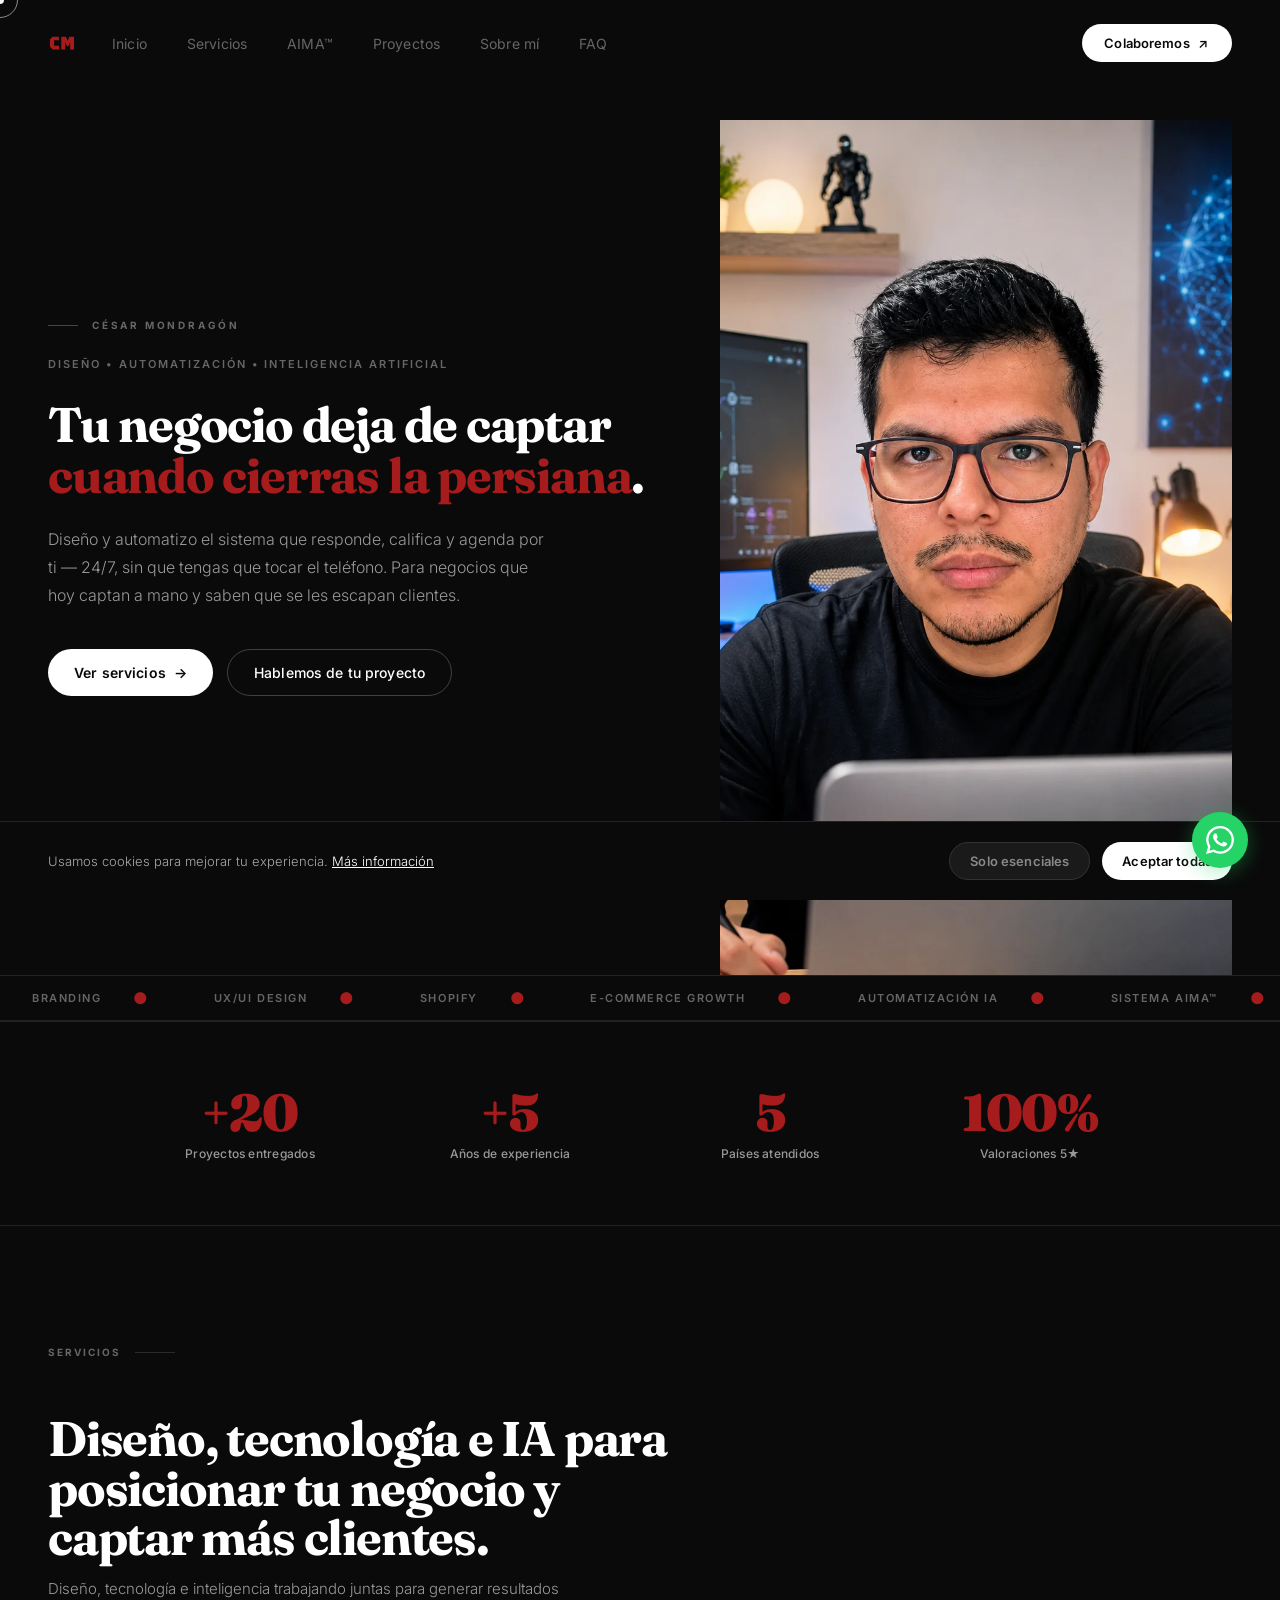
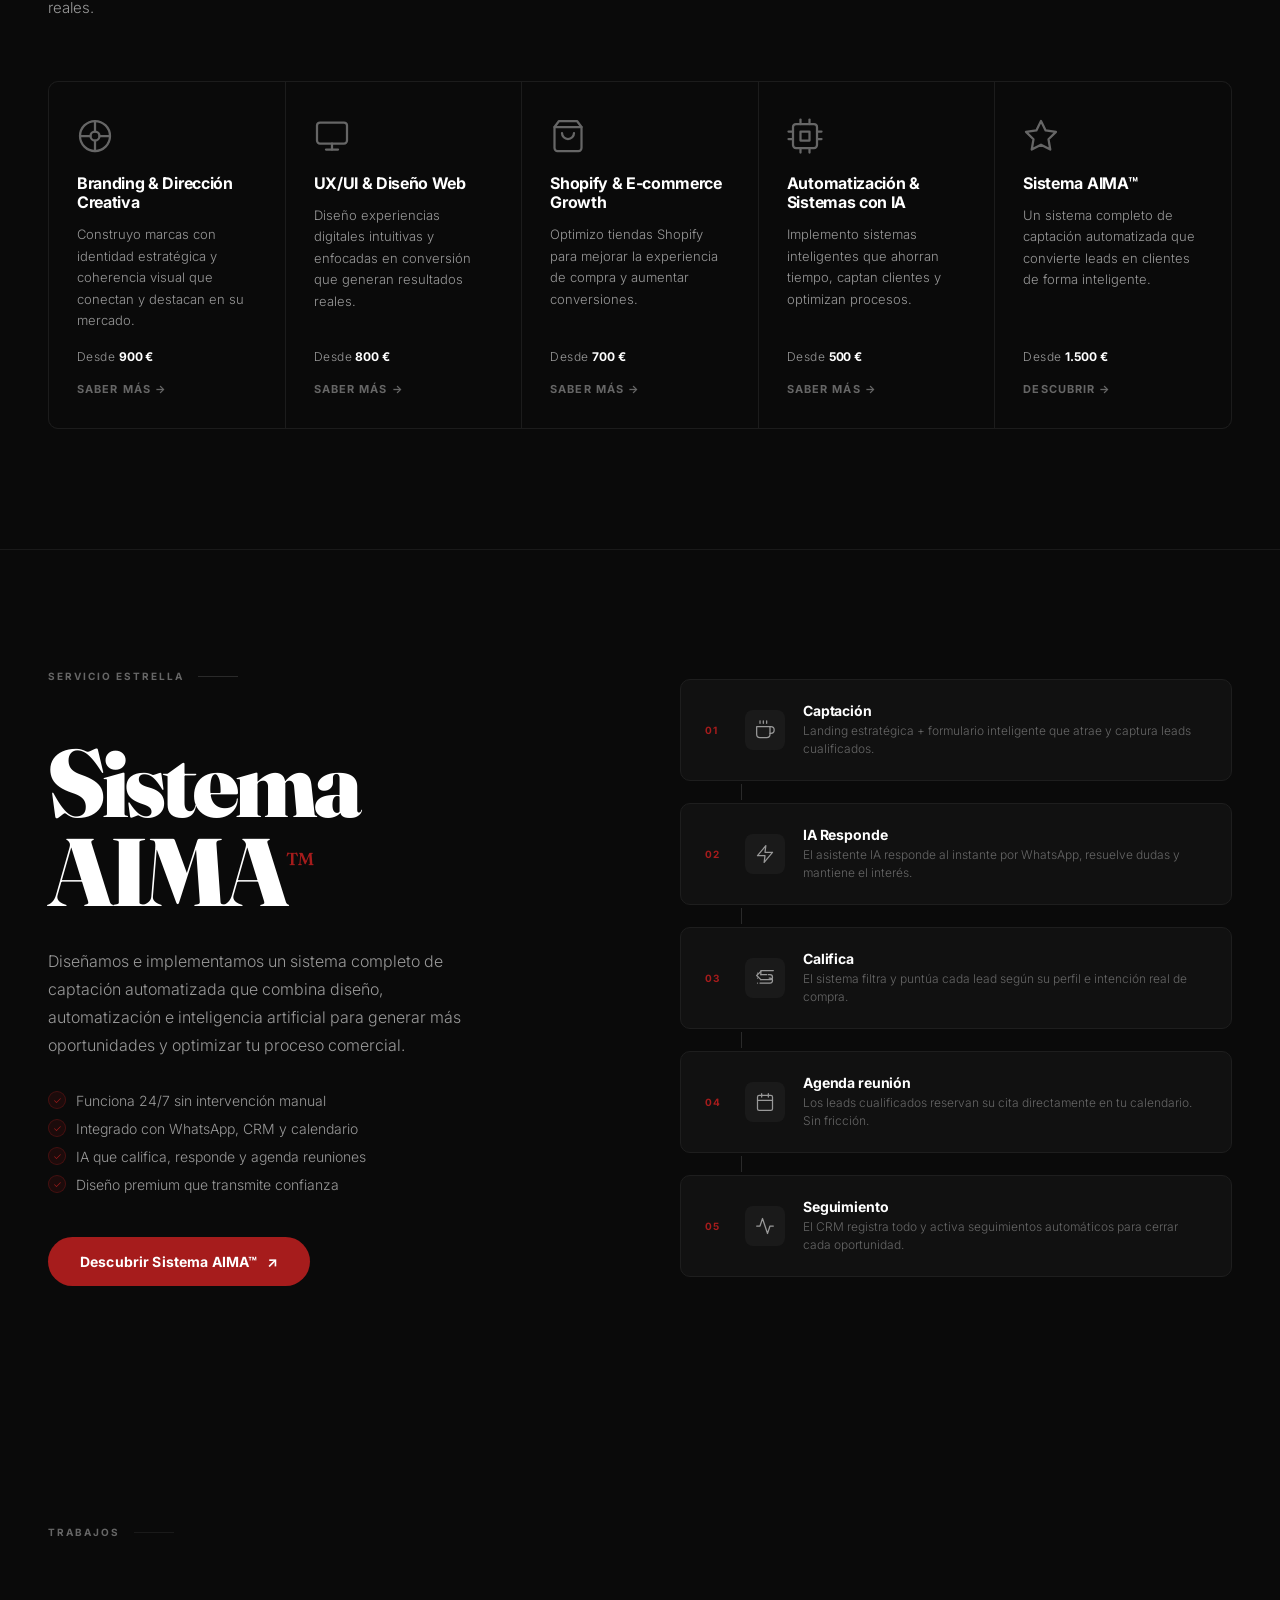
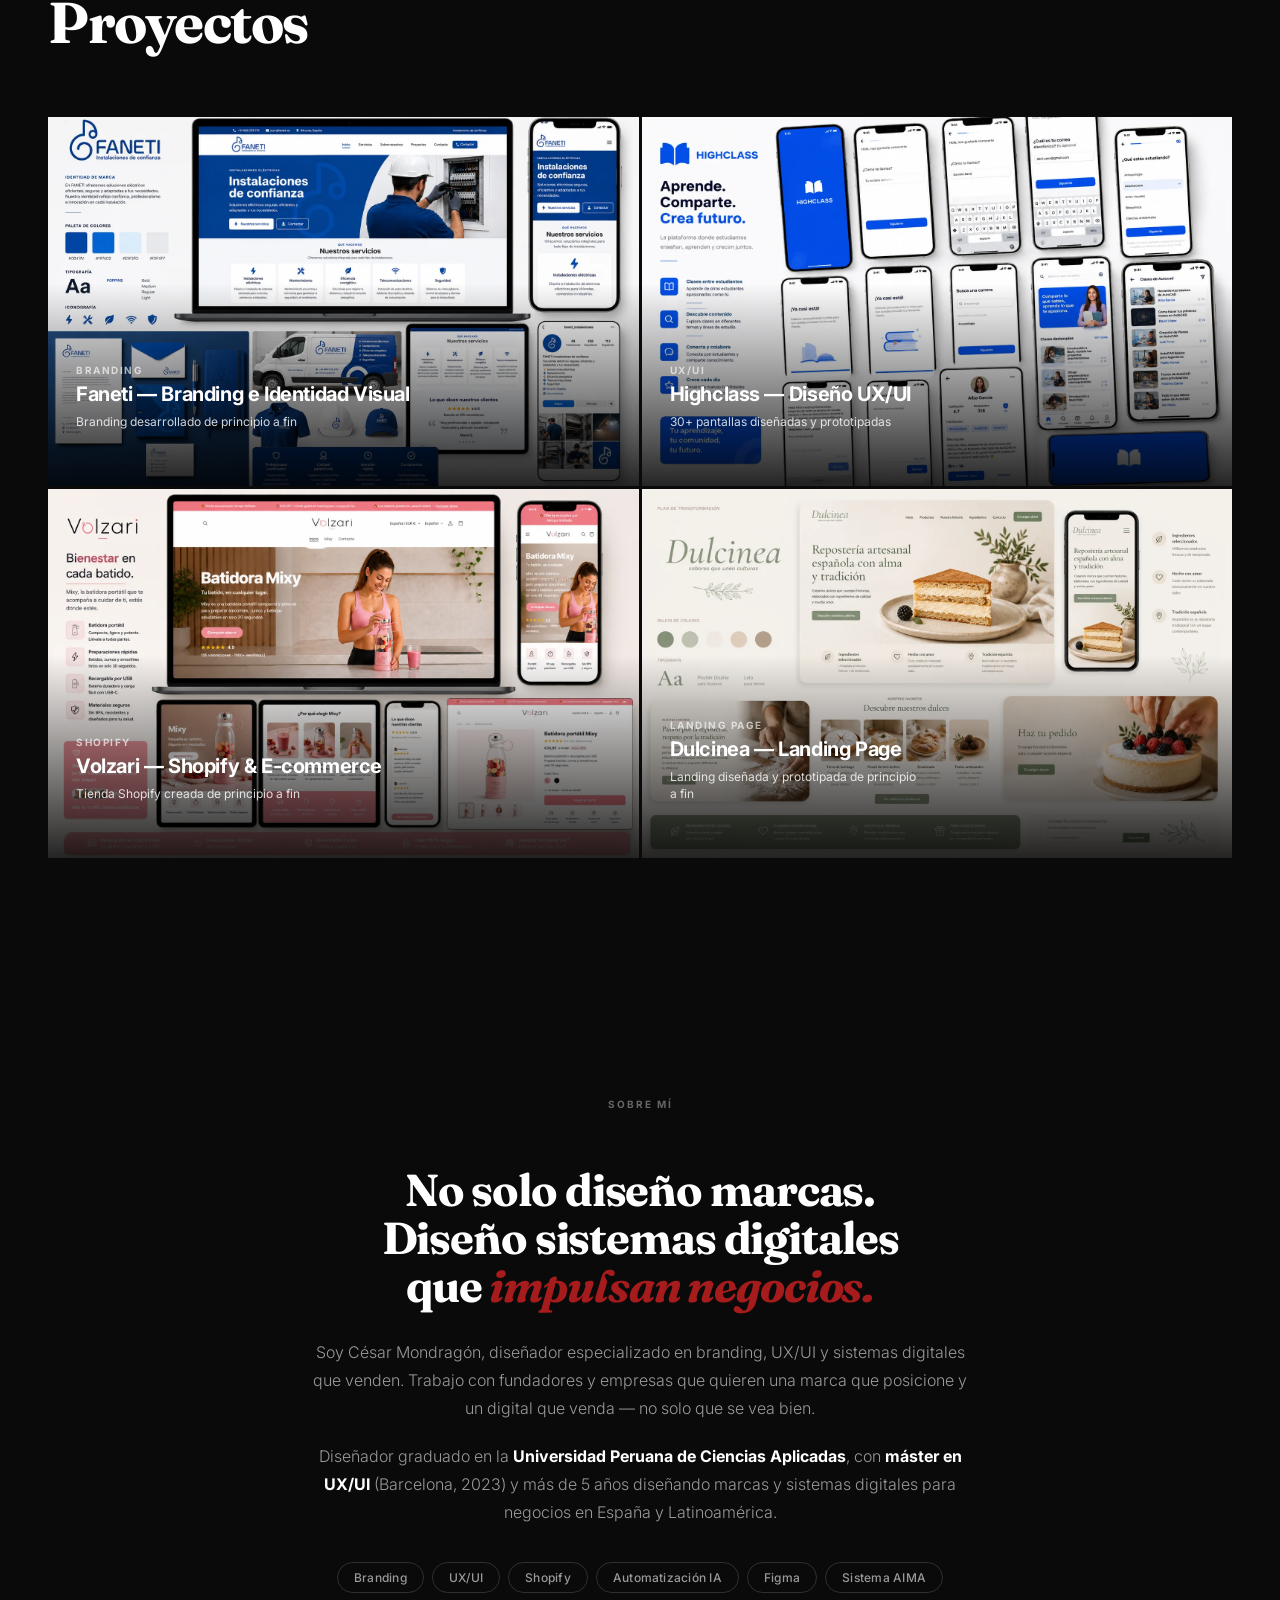
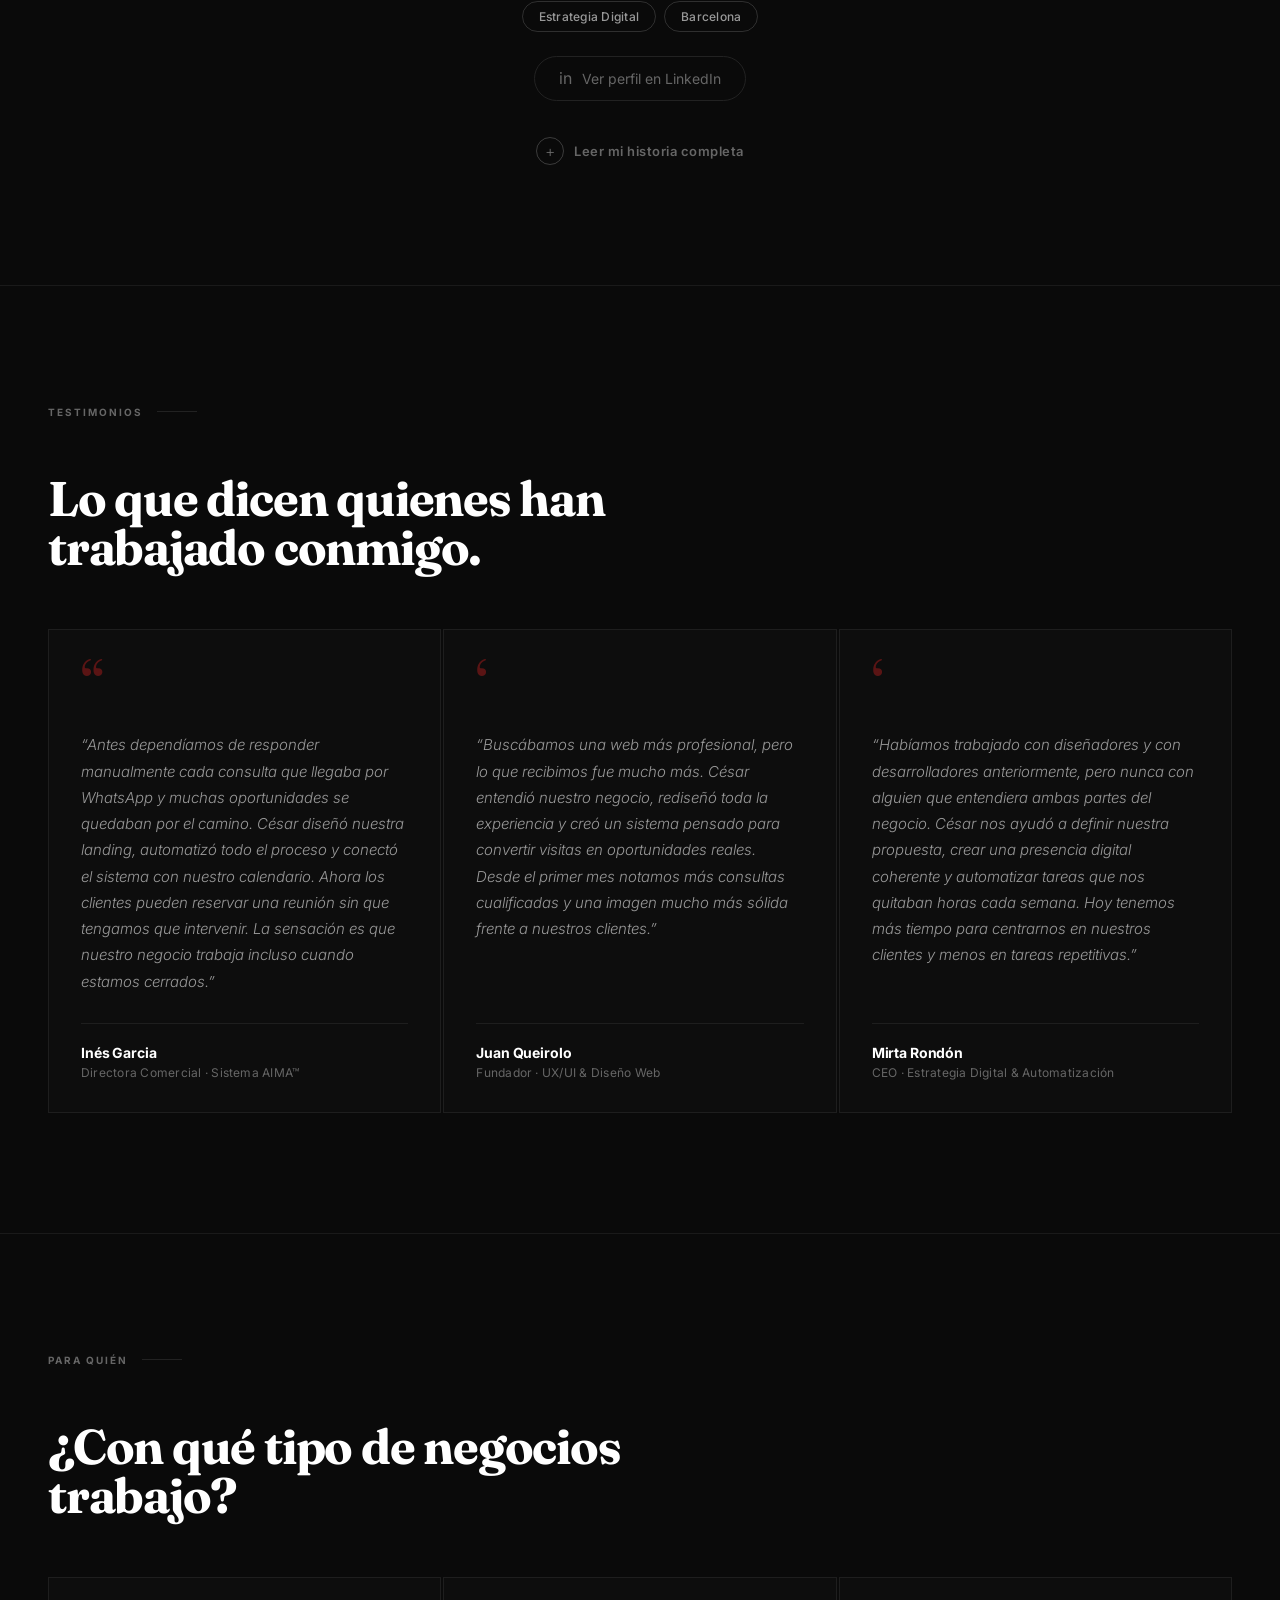
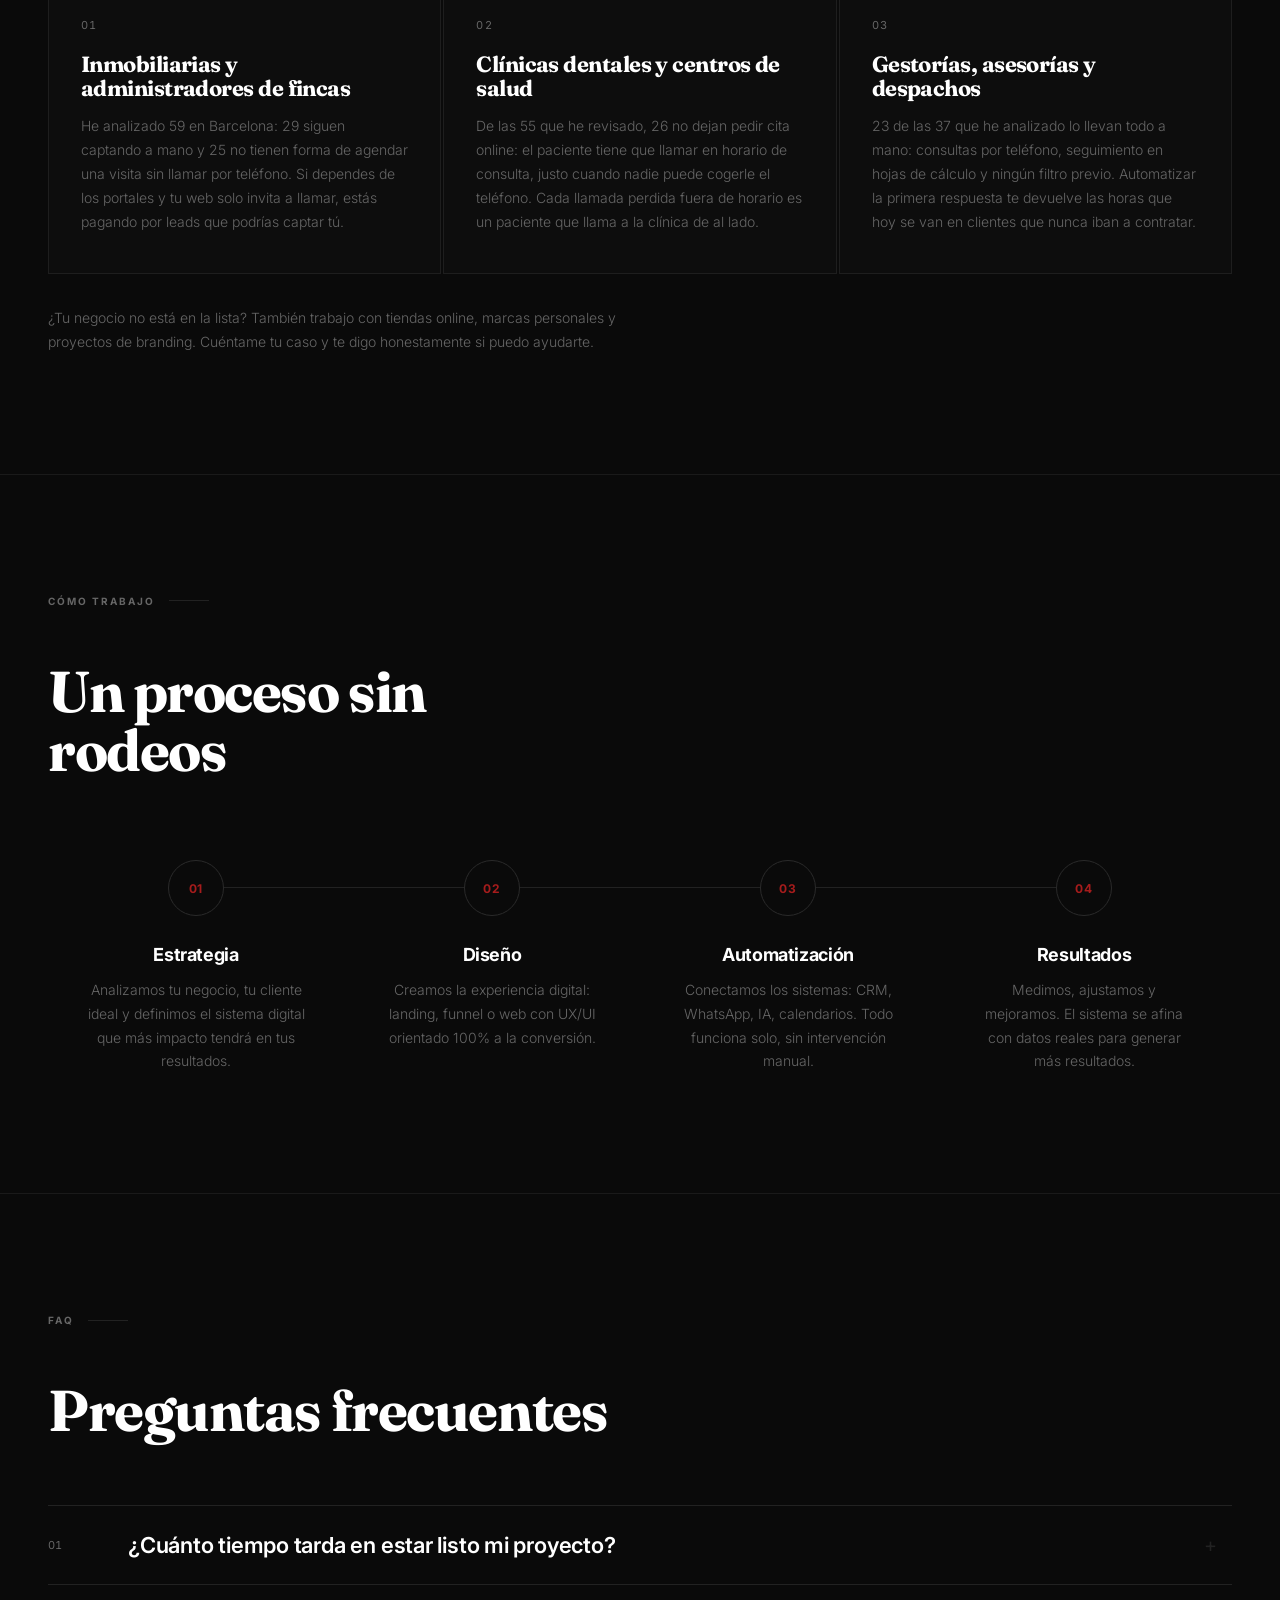
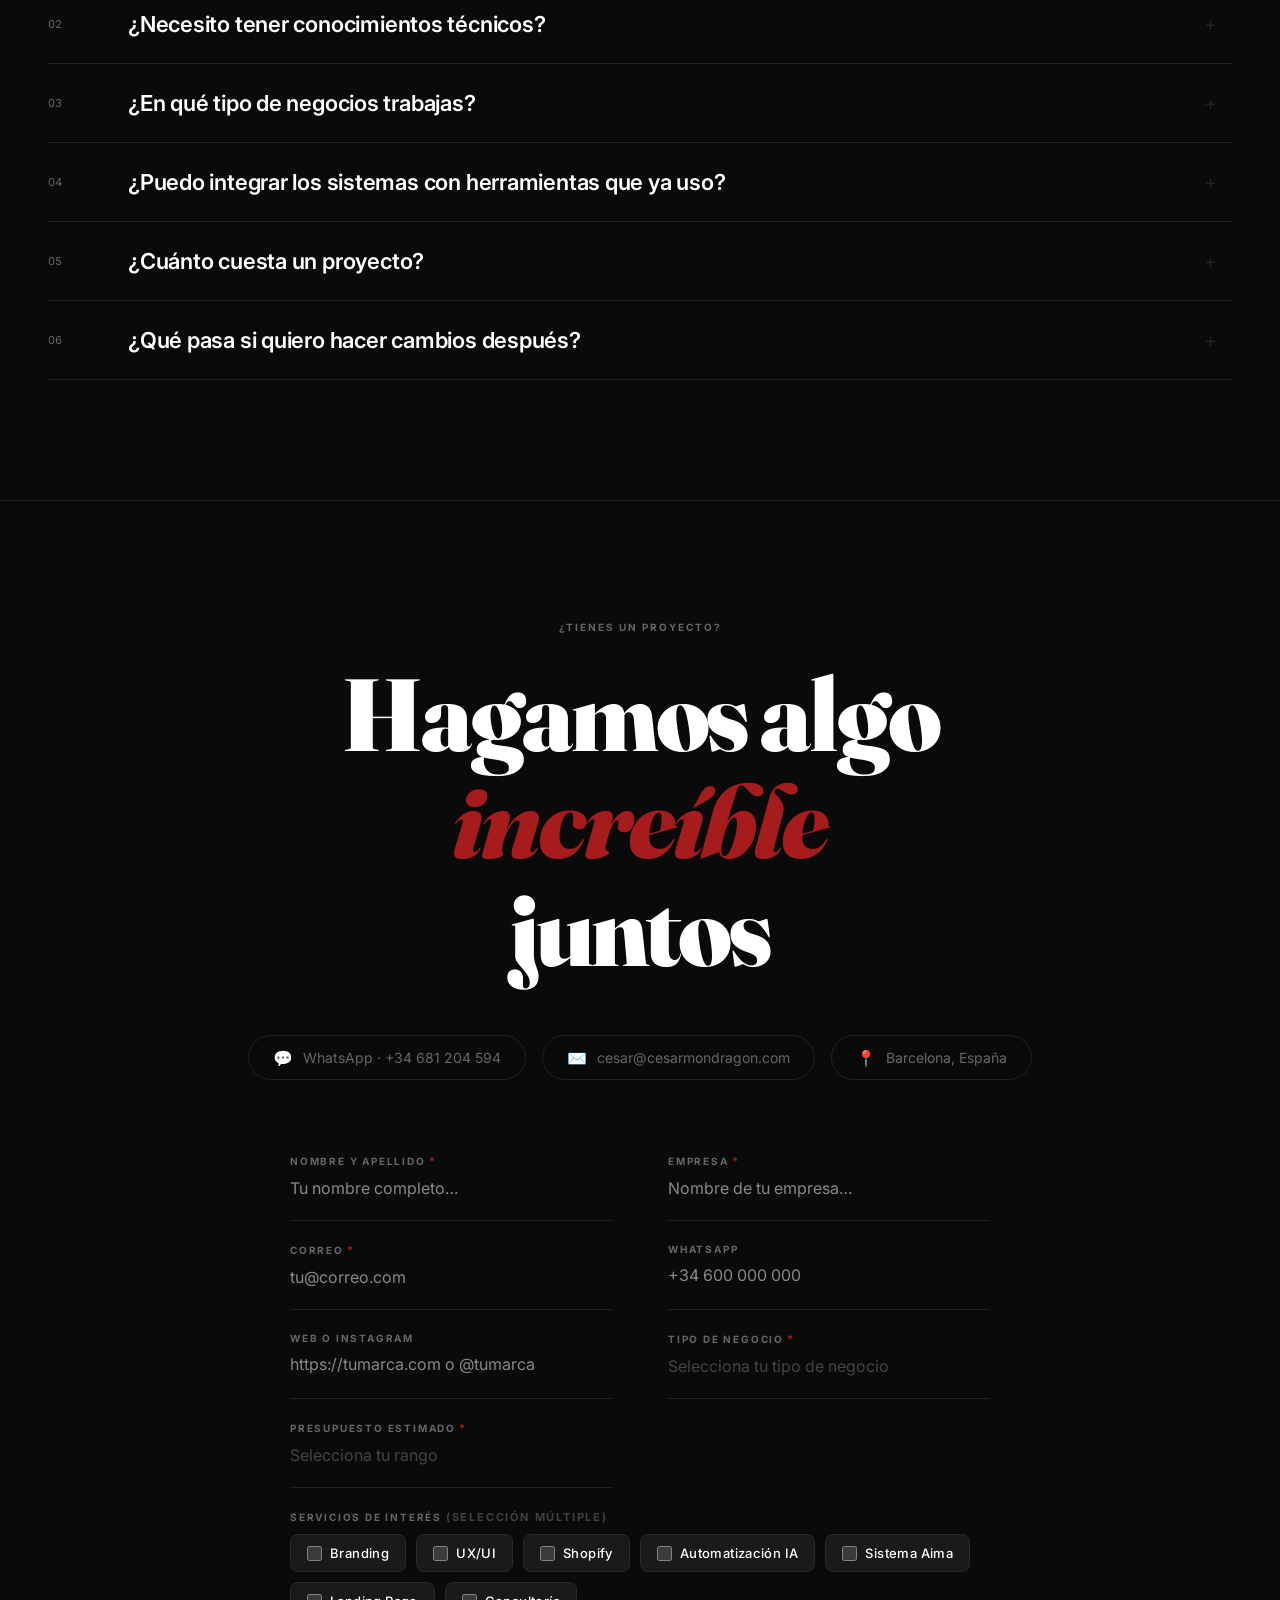
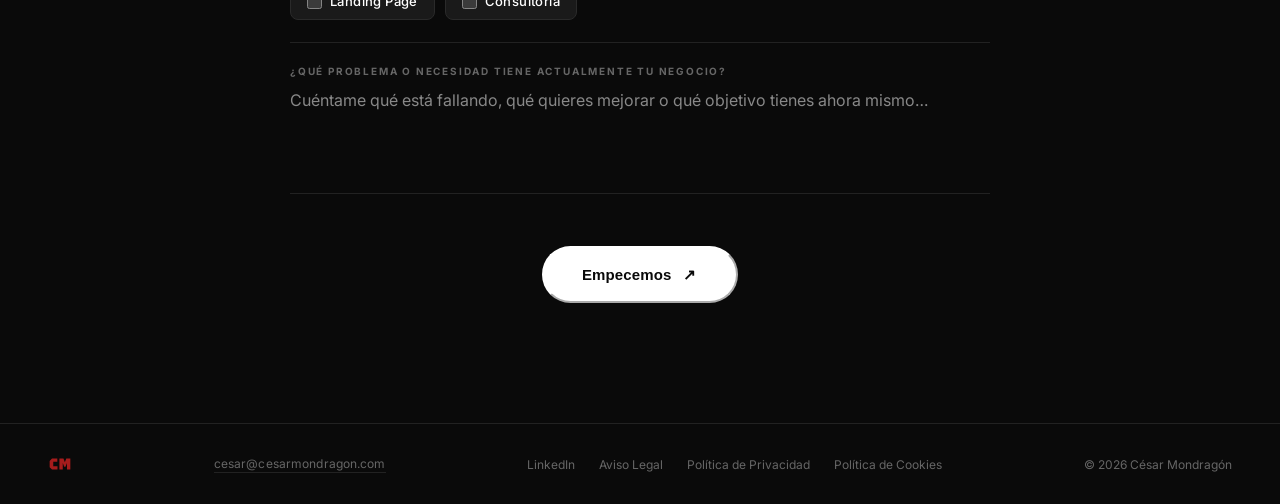
==== index.html @ 5f80e18f "Merge pull request #6 from Mondragon1404/punto1-a-quien-habla Reapuntar el mensaje al público real" ====
<!DOCTYPE html>
<html lang="es">
<head>
    <meta charset="UTF-8">
    <meta name="viewport" content="width=device-width, initial-scale=1.0">
    <meta name="theme-color" content="#0A0A0A">
    <title>Diseñador Freelance Barcelona — Branding, UX/UI & IA | César Mondragón</title>
    <meta name="description" content="Diseñador freelance en Barcelona especializado en branding, UX/UI, Shopify y automatización con IA. Ayudo a marcas y negocios a crecer con el Sistema AIMA™.">
    <meta name="author" content="César Mondragón">
    <meta name="robots" content="index, follow">
    <meta property="og:title" content="César Mondragón — Sistemas de captación automatizada">
    <meta property="og:description" content="Diseño y automatizo el sistema que responde, califica y agenda por ti — 24/7, sin que tengas que tocar el teléfono. Barcelona.">
    <meta property="og:type" content="website">
    <meta property="og:url" content="https://cesarmondragon.com/">
    <meta property="og:image" content="https://cesarmondragon.com/assets/og-image.jpg">
    <meta property="og:image:width" content="1200">
    <meta property="og:image:height" content="630">
    <meta property="og:locale" content="es_ES">
    <meta property="og:site_name" content="César Mondragón">
    <link rel="canonical" href="https://cesarmondragon.com/">
    <link rel="alternate" hreflang="es" href="https://cesarmondragon.com/">
    <link rel="alternate" hreflang="x-default" href="https://cesarmondragon.com/">
    <meta name="twitter:card" content="summary_large_image">
    <meta name="twitter:title" content="César Mondragón — Sistemas de captación automatizada">
    <meta name="twitter:description" content="Diseño y automatizo el sistema que responde, califica y agenda por ti — 24/7, sin que tengas que tocar el teléfono. Barcelona.">
    <meta name="twitter:image" content="https://cesarmondragon.com/assets/og-image.jpg">
    <link rel="icon" type="image/svg+xml" href="assets/favicon.svg">
    <link rel="icon" href="assets/favicon.png" type="image/png">
    <link rel="apple-touch-icon" href="assets/favicon.png">
    <link rel="preload" as="image" href="assets/foto-cesar-mondragon.webp" fetchpriority="high">
    <!-- Google tag (gtag.js) -->
    <script async src="https://www.googletagmanager.com/gtag/js?id=G-HX2E1YK7XN"></script>
    <script>
      window.dataLayer = window.dataLayer || [];
      function gtag(){dataLayer.push(arguments);}
      gtag('js', new Date());
      gtag('config', 'G-HX2E1YK7XN');
    </script>
    <link rel="preconnect" href="https://fonts.googleapis.com">
    <link rel="preconnect" href="https://fonts.gstatic.com" crossorigin>
    <link href="https://fonts.googleapis.com/css2?family=Fraunces:ital,opsz,wght@0,9..144,700;0,9..144,900;1,9..144,700&family=Inter:ital,opsz,wght@0,14..32,300;0,14..32,400;0,14..32,500;0,14..32,600;0,14..32,700;0,14..32,900;1,14..32,300&display=swap" rel="stylesheet">
    <!-- Schema: Person + WebSite + ProfessionalService -->
    <script type="application/ld+json">
    {
      "@context": "https://schema.org",
      "@type": "Person",
      "name": "César Mondragón",
      "url": "https://cesarmondragon.com",
      "image": "https://cesarmondragon.com/assets/og-image.jpg",
      "email": "cesar@cesarmondragon.com",
      "jobTitle": "Diseñador Freelance — Branding, UX/UI e Inteligencia Artificial",
      "description": "César Mondragón — Diseñador freelance en Barcelona especializado en branding, UX/UI, Shopify y automatización con IA. Creador del Sistema AIMA™.",
      "knowsAbout": ["Diseño Estratégico", "Branding", "UX/UI Design", "Diseño Web", "Shopify", "E-commerce", "Automatización con IA", "Sistema AIMA", "Captación de Clientes", "Dirección Creativa"],
      "sameAs": ["https://www.linkedin.com/in/cesar-mondragon/"]
    }
    </script>
    <script type="application/ld+json">
    {
      "@context": "https://schema.org",
      "@type": "WebSite",
      "name": "César Mondragón",
      "url": "https://cesarmondragon.com",
      "description": "Portfolio y servicios de César Mondragón — diseñador freelance en Barcelona especializado en branding, UX/UI, Shopify y automatización con IA."
    }
    </script>
    <script type="application/ld+json">
    {
      "@context": "https://schema.org",
      "@type": "ProfessionalService",
      "name": "César Mondragón — Diseño, Automatización e Inteligencia Artificial",
      "url": "https://cesarmondragon.com",
      "email": "cesar@cesarmondragon.com",
      "telephone": "+34681204594",
      "address": {
        "@type": "PostalAddress",
        "addressLocality": "Barcelona",
        "addressCountry": "ES"
      },
      "description": "Diseño estratégico, automatización e inteligencia artificial para marcas y negocios que quieren crecer. Branding, UX/UI, Shopify, Sistema AIMA™ y automatización con IA.",
      "priceRange": "€€",
      "areaServed": ["España", "México", "Argentina", "Colombia", "Perú"],
      "aggregateRating": {
        "@type": "AggregateRating",
        "ratingValue": "5",
        "reviewCount": "3",
        "bestRating": "5"
      },
      "review": [
        {
          "@type": "Review",
          "author": { "@type": "Person", "name": "Inés Garcia" },
          "reviewBody": "Antes dependíamos de responder manualmente cada consulta que llegaba por WhatsApp y muchas oportunidades se quedaban por el camino. César diseñó nuestra landing, automatizó todo el proceso y conectó el sistema con nuestro calendario. Ahora los clientes pueden reservar una reunión sin que tengamos que intervenir.",
          "reviewRating": { "@type": "Rating", "ratingValue": "5", "bestRating": "5" }
        },
        {
          "@type": "Review",
          "author": { "@type": "Person", "name": "Juan Queirolo" },
          "reviewBody": "Buscábamos una web más profesional, pero lo que recibimos fue mucho más. César entendió nuestro negocio, rediseñó toda la experiencia y creó un sistema pensado para convertir visitas en oportunidades reales.",
          "reviewRating": { "@type": "Rating", "ratingValue": "5", "bestRating": "5" }
        },
        {
          "@type": "Review",
          "author": { "@type": "Person", "name": "Mirta Rondón" },
          "reviewBody": "Habíamos trabajado con diseñadores y con desarrolladores anteriormente, pero nunca con alguien que entendiera ambas partes del negocio. César nos ayudó a definir nuestra propuesta, crear una presencia digital coherente y automatizar tareas que nos quitaban horas cada semana.",
          "reviewRating": { "@type": "Rating", "ratingValue": "5", "bestRating": "5" }
        }
      ],
      "hasOfferCatalog": {
        "@type": "OfferCatalog",
        "name": "Servicios de Diseño, Automatización e Inteligencia Artificial",
        "itemListElement": [
          { "@type": "Offer", "itemOffered": { "@type": "Service", "name": "Branding & Dirección Creativa", "description": "Identidades visuales modernas y estratégicas para marcas que quieren diferenciarse." } },
          { "@type": "Offer", "itemOffered": { "@type": "Service", "name": "UX/UI & Diseño Web", "description": "Experiencias digitales modernas, intuitivas y enfocadas en conversión." } },
          { "@type": "Offer", "itemOffered": { "@type": "Service", "name": "Shopify & E-commerce Growth", "description": "Optimización de tiendas Shopify para mejorar la experiencia y aumentar conversiones." } },
          { "@type": "Offer", "itemOffered": { "@type": "Service", "name": "Automatización & Sistemas con IA", "description": "Sistemas inteligentes que automatizan procesos y captan clientes 24/7." } },
          { "@type": "Offer", "itemOffered": { "@type": "Service", "name": "Sistema AIMA™", "description": "Sistema completo de captación automatizada que combina diseño, automatización e IA para generar más clientes." } },
          { "@type": "Offer", "itemOffered": { "@type": "Service", "name": "Landing Page", "description": "Páginas de aterrizaje optimizadas para convertir visitas en clientes, diseñadas con estrategia y enfoque en resultados." } }
        ]
      }
    }
    </script>
    <script type="application/ld+json">
    {
      "@context": "https://schema.org",
      "@type": "FAQPage",
      "mainEntity": [
        {
          "@type": "Question",
          "name": "¿Cuánto tiempo tarda en estar listo mi proyecto?",
          "acceptedAnswer": { "@type": "Answer", "text": "Depende del alcance, pero la mayoría de proyectos están listos en 2 a 4 semanas. Comenzamos siempre con una llamada de diagnóstico para analizar tu situación y darte un plazo real ajustado a tu proyecto." }
        },
        {
          "@type": "Question",
          "name": "¿Necesito tener conocimientos técnicos?",
          "acceptedAnswer": { "@type": "Answer", "text": "No. Me encargo de todo: diseño, configuración, integraciones y formación. Solo necesitas conocer tu negocio; yo me ocupo del resto." }
        },
        {
          "@type": "Question",
          "name": "¿En qué tipo de negocios trabajas?",
          "acceptedAnswer": { "@type": "Answer", "text": "Trabajo principalmente con marcas, emprendedores, tiendas Shopify y negocios que quieren digitalizar o automatizar su captación de clientes." }
        },
        {
          "@type": "Question",
          "name": "¿Puedo integrar los sistemas con herramientas que ya uso?",
          "acceptedAnswer": { "@type": "Answer", "text": "Sí. Trabajo con las herramientas más habituales: WhatsApp Business, Google Calendar, CRMs, plataformas de citas, Shopify y muchas más." }
        },
        {
          "@type": "Question",
          "name": "¿Cuánto cuesta un proyecto?",
          "acceptedAnswer": { "@type": "Answer", "text": "Los precios que ves en cada servicio son orientativos e indican el punto de partida. Como cada proyecto es diferente, tras una primera llamada de diagnóstico te envío una propuesta personalizada, detallada y sin compromiso, siempre ajustada al alcance real de lo que necesitas." }
        },
        {
          "@type": "Question",
          "name": "¿Qué pasa si quiero hacer cambios después?",
          "acceptedAnswer": { "@type": "Answer", "text": "Los sistemas que diseño están pensados para crecer contigo. Ofrezco soporte y ajustes post-entrega para que todo siga funcionando bien a medida que tu negocio avanza. No te dejo solo una vez entregado el proyecto." }
        }
      ]
    }
    </script>
    <!-- PASO REQUERIDO: Ve a search.google.com/search-console → Agregar propiedad → Método "Etiqueta HTML" → copia el content y pégalo aquí -->
    <meta name="google-site-verification" content="PEGA_AQUI_TU_CODIGO_DE_GSC">
    <link rel="stylesheet" href="assets/style.css">
</head>
<body>

    <!-- SKIP LINK -->
    <a href="#inicio" class="skip-link">Saltar al contenido</a>

    <!-- Cursor -->
    <div class="cursor" id="cursor"></div>
    <div class="cursor-ring" id="cursorRing"></div>

    <!-- NAV -->
    <nav id="nav">
        <div class="nav-left">
            <a href="#inicio" class="nav-logo"><img src="assets/logo-rojo.svg" alt="César Mondragón — Diseñador Gráfico y Branding" class="nav-logo-img"></a>
            <ul class="nav-links">
                <li><a href="#inicio">Inicio</a></li>
                <li><a href="#servicios">Servicios</a></li>
                <li><a href="#aima">AIMA™</a></li>
                <li><a href="#trabajos">Proyectos</a></li>
                <li><a href="#acerca">Sobre mí</a></li>
                <li><a href="#faq">FAQ</a></li>
            </ul>
        </div>
        <a href="#contacto" class="btn-nav">Colaboremos <span class="btn-icon"><span class="arr-1">↗</span><span class="arr-2">↗</span></span></a>
        <button class="hamburger" id="hamburger" aria-label="Abrir menú" aria-expanded="false" aria-controls="mobileMenu">
            <span></span><span></span><span></span>
        </button>
    </nav>

    <!-- HERO -->
    <section id="inicio" aria-label="Presentación">
        <div class="hero-content">
            <p class="hero-byline" id="heroNameBadge">César Mondragón</p>
            <p class="hero-labels" id="heroLabels">Diseño&nbsp;&bull; Automatización&nbsp;&bull; Inteligencia Artificial</p>
            <h1 class="hero-heading" id="heroHeading">Tu negocio deja de captar <span class="accent">cuando cierras la persiana</span>.</h1>
            <p class="hero-desc" id="heroDesc">Diseño y automatizo el sistema que responde, califica y agenda por ti — 24/7, sin que tengas que tocar el teléfono. Para negocios que hoy captan a mano y saben que se les escapan clientes.</p>
            <div class="hero-actions" id="heroActions">
                <a href="#servicios" class="btn-hero-primary">Ver servicios <span aria-hidden="true">→</span></a>
                <a href="#contacto" class="btn-hero-secondary">Hablemos de tu proyecto</a>
            </div>
        </div>
        <div class="hero-photo-col">
            <div class="hero-photo-wrap" id="heroPhotoWrap">
                <div class="hero-photo-parallax" id="heroParallax">
                    <img class="hero-photo"
                         src="assets/foto-cesar-mondragon.webp"
                         srcset="assets/foto-cesar-mondragon-mobile.webp 420w, assets/foto-cesar-mondragon.webp 720w"
                         sizes="(max-width: 900px) 100vw, 42vw"
                         alt="César Mondragón — Diseñador freelance en Barcelona"
                         width="720" height="960" loading="eager" fetchpriority="high">
                </div>
            </div>
        </div>
    </section>

    <!-- MARQUEE -->
    <div class="marquee-wrap" aria-hidden="true">
        <div class="marquee-track" id="marqueeTrack"></div>
    </div>

    <!-- MÉTRICAS -->
    <section id="metricas" aria-label="Cifras y trayectoria">
        <div class="metricas-grid">
            <div class="metrica reveal">
                <span class="metrica-num" data-count="20" data-prefix="+">+20</span>
                <span class="metrica-label">Proyectos entregados</span>
            </div>
            <div class="metrica reveal">
                <span class="metrica-num" data-count="5" data-prefix="+">+5</span>
                <span class="metrica-label">Años de experiencia</span>
            </div>
            <div class="metrica reveal">
                <span class="metrica-num" data-count="5">5</span>
                <span class="metrica-label">Países atendidos</span>
            </div>
            <div class="metrica reveal">
                <span class="metrica-num" data-count="100" data-suffix="%">100%</span>
                <span class="metrica-label">Valoraciones 5★</span>
            </div>
        </div>
    </section>

    <!-- SERVICIOS -->
    <section id="servicios">
        <div class="label">Servicios</div>
        <h2 class="servicios-title reveal">Diseño, tecnología e IA para posicionar tu negocio y captar más clientes.</h2>
        <p class="servicios-subtitle reveal">Diseño, tecnología e inteligencia trabajando juntas para generar resultados reales.</p>
        <div class="servicios-grid reveal">
            <!-- Branding -->
            <div class="servicio-card">
                <svg class="servicio-card-icon" viewBox="0 0 24 24" fill="none" stroke="currentColor" stroke-width="1.5" stroke-linecap="round" stroke-linejoin="round">
                    <circle cx="12" cy="12" r="10"/>
                    <circle cx="12" cy="12" r="3"/>
                    <line x1="12" y1="2" x2="12" y2="9"/>
                    <line x1="12" y1="15" x2="12" y2="22"/>
                    <line x1="2" y1="12" x2="9" y2="12"/>
                    <line x1="15" y1="12" x2="22" y2="12"/>
                </svg>
                <h3 class="servicio-card-title">Branding &amp; Dirección Creativa</h3>
                <p class="servicio-card-desc">Construyo marcas con identidad estratégica y coherencia visual que conectan y destacan en su mercado.</p>
                <p class="servicio-card-price">Desde <strong>900 €</strong></p>
                <a href="#contacto" class="servicio-card-link">Saber más →</a>
            </div>
            <!-- UX/UI -->
            <div class="servicio-card">
                <svg class="servicio-card-icon" viewBox="0 0 24 24" fill="none" stroke="currentColor" stroke-width="1.5" stroke-linecap="round" stroke-linejoin="round">
                    <rect x="2" y="3" width="20" height="14" rx="2"/>
                    <line x1="8" y1="21" x2="16" y2="21"/>
                    <line x1="12" y1="17" x2="12" y2="21"/>
                </svg>
                <h3 class="servicio-card-title">UX/UI &amp; Diseño Web</h3>
                <p class="servicio-card-desc">Diseño experiencias digitales intuitivas y enfocadas en conversión que generan resultados reales.</p>
                <p class="servicio-card-price">Desde <strong>800 €</strong></p>
                <a href="#contacto" class="servicio-card-link">Saber más →</a>
            </div>
            <!-- Shopify -->
            <div class="servicio-card">
                <svg class="servicio-card-icon" viewBox="0 0 24 24" fill="none" stroke="currentColor" stroke-width="1.5" stroke-linecap="round" stroke-linejoin="round">
                    <path d="M6 2L3 6v14a2 2 0 0 0 2 2h14a2 2 0 0 0 2-2V6l-3-4z"/>
                    <line x1="3" y1="6" x2="21" y2="6"/>
                    <path d="M16 10a4 4 0 0 1-8 0"/>
                </svg>
                <h3 class="servicio-card-title">Shopify &amp; E-commerce Growth</h3>
                <p class="servicio-card-desc">Optimizo tiendas Shopify para mejorar la experiencia de compra y aumentar conversiones.</p>
                <p class="servicio-card-price">Desde <strong>700 €</strong></p>
                <a href="#contacto" class="servicio-card-link">Saber más →</a>
            </div>
            <!-- Automatización -->
            <div class="servicio-card">
                <svg class="servicio-card-icon" viewBox="0 0 24 24" fill="none" stroke="currentColor" stroke-width="1.5" stroke-linecap="round" stroke-linejoin="round">
                    <rect x="4" y="4" width="16" height="16" rx="2"/>
                    <rect x="9" y="9" width="6" height="6"/>
                    <line x1="9" y1="1" x2="9" y2="4"/>
                    <line x1="15" y1="1" x2="15" y2="4"/>
                    <line x1="9" y1="20" x2="9" y2="23"/>
                    <line x1="15" y1="20" x2="15" y2="23"/>
                    <line x1="20" y1="9" x2="23" y2="9"/>
                    <line x1="20" y1="14" x2="23" y2="14"/>
                    <line x1="1" y1="9" x2="4" y2="9"/>
                    <line x1="1" y1="14" x2="4" y2="14"/>
                </svg>
                <h3 class="servicio-card-title">Automatización &amp; Sistemas con IA</h3>
                <p class="servicio-card-desc">Implemento sistemas inteligentes que ahorran tiempo, captan clientes y optimizan procesos.</p>
                <p class="servicio-card-price">Desde <strong>500 €</strong></p>
                <a href="#aima" class="servicio-card-link">Saber más →</a>
            </div>
            <!-- Sistema AIMA -->
            <div class="servicio-card">
                <svg class="servicio-card-icon" viewBox="0 0 24 24" fill="none" stroke="currentColor" stroke-width="1.5" stroke-linecap="round" stroke-linejoin="round">
                    <polygon points="12 2 15.09 8.26 22 9.27 17 14.14 18.18 21.02 12 17.77 5.82 21.02 7 14.14 2 9.27 8.91 8.26 12 2"/>
                </svg>
                <h3 class="servicio-card-title">Sistema AIMA™</h3>
                <p class="servicio-card-desc">Un sistema completo de captación automatizada que convierte leads en clientes de forma inteligente.</p>
                <p class="servicio-card-price">Desde <strong>1.500 €</strong></p>
                <a href="#aima" class="servicio-card-link">Descubrir →</a>
            </div>
        </div>
    </section>

    <!-- SISTEMA AIMA DESTACADO -->
    <section id="aima">
        <div class="aima-inner">
            <div class="aima-left">
                <div class="label">Servicio estrella</div>
                <h2 class="aima-title reveal">Sistema<br>AIMA<span class="aima-tm">™</span></h2>
                <p class="aima-desc reveal">Diseñamos e implementamos un sistema completo de captación automatizada que combina diseño, automatización e inteligencia artificial para generar más oportunidades y optimizar tu proceso comercial.</p>
                <div class="aima-features reveal">
                    <div class="aima-feature"><span class="aima-feature-check">✓</span> Funciona 24/7 sin intervención manual</div>
                    <div class="aima-feature"><span class="aima-feature-check">✓</span> Integrado con WhatsApp, CRM y calendario</div>
                    <div class="aima-feature"><span class="aima-feature-check">✓</span> IA que califica, responde y agenda reuniones</div>
                    <div class="aima-feature"><span class="aima-feature-check">✓</span> Diseño premium que transmite confianza</div>
                </div>
                <a href="#contacto" class="btn-aima reveal">Descubrir Sistema AIMA™ <span>↗</span></a>
            </div>
            <div class="aima-right">
                <div class="aima-flow-grid">
                    <div class="aima-flow-step">
                        <span class="aima-flow-step-n">01</span>
                        <div class="aima-flow-step-icon">
                            <svg width="20" height="20" viewBox="0 0 24 24" fill="none" stroke="currentColor" stroke-width="1.5" stroke-linecap="round" stroke-linejoin="round">
                                <path d="M18 8h1a4 4 0 0 1 0 8h-1"/><path d="M2 8h16v9a4 4 0 0 1-4 4H6a4 4 0 0 1-4-4V8z"/><line x1="6" y1="1" x2="6" y2="4"/><line x1="10" y1="1" x2="10" y2="4"/><line x1="14" y1="1" x2="14" y2="4"/>
                            </svg>
                        </div>
                        <div class="aima-flow-step-info">
                            <div class="aima-flow-step-name">Captación</div>
                            <div class="aima-flow-step-desc">Landing estratégica + formulario inteligente que atrae y captura leads cualificados.</div>
                        </div>
                    </div>
                    <div class="aima-flow-connector"></div>
                    <div class="aima-flow-step">
                        <span class="aima-flow-step-n">02</span>
                        <div class="aima-flow-step-icon">
                            <svg width="20" height="20" viewBox="0 0 24 24" fill="none" stroke="currentColor" stroke-width="1.5" stroke-linecap="round" stroke-linejoin="round">
                                <path d="M13 2L3 14h9l-1 8 10-12h-9l1-8z"/>
                            </svg>
                        </div>
                        <div class="aima-flow-step-info">
                            <div class="aima-flow-step-name">IA Responde</div>
                            <div class="aima-flow-step-desc">El asistente IA responde al instante por WhatsApp, resuelve dudas y mantiene el interés.</div>
                        </div>
                    </div>
                    <div class="aima-flow-connector"></div>
                    <div class="aima-flow-step">
                        <span class="aima-flow-step-n">03</span>
                        <div class="aima-flow-step-icon">
                            <svg width="20" height="20" viewBox="0 0 24 24" fill="none" stroke="currentColor" stroke-width="1.5" stroke-linecap="round" stroke-linejoin="round">
                                <polyline points="22 3 7 3 7 8"/><polyline points="7 14 2 9 7 4"/><path d="M7 8l7 0"/><path d="M7 14 l11 0a3 3 0 0 0 0-6h-2"/>
                                <path d="M3 6h.01M3 12h.01M3 18h.01M6 18h12a3 3 0 0 0 0-6h-1"/>
                            </svg>
                        </div>
                        <div class="aima-flow-step-info">
                            <div class="aima-flow-step-name">Califica</div>
                            <div class="aima-flow-step-desc">El sistema filtra y puntúa cada lead según su perfil e intención real de compra.</div>
                        </div>
                    </div>
                    <div class="aima-flow-connector"></div>
                    <div class="aima-flow-step">
                        <span class="aima-flow-step-n">04</span>
                        <div class="aima-flow-step-icon">
                            <svg width="20" height="20" viewBox="0 0 24 24" fill="none" stroke="currentColor" stroke-width="1.5" stroke-linecap="round" stroke-linejoin="round">
                                <rect x="3" y="4" width="18" height="18" rx="2"/><line x1="16" y1="2" x2="16" y2="6"/><line x1="8" y1="2" x2="8" y2="6"/><line x1="3" y1="10" x2="21" y2="10"/>
                            </svg>
                        </div>
                        <div class="aima-flow-step-info">
                            <div class="aima-flow-step-name">Agenda reunión</div>
                            <div class="aima-flow-step-desc">Los leads cualificados reservan su cita directamente en tu calendario. Sin fricción.</div>
                        </div>
                    </div>
                    <div class="aima-flow-connector"></div>
                    <div class="aima-flow-step">
                        <span class="aima-flow-step-n">05</span>
                        <div class="aima-flow-step-icon">
                            <svg width="20" height="20" viewBox="0 0 24 24" fill="none" stroke="currentColor" stroke-width="1.5" stroke-linecap="round" stroke-linejoin="round">
                                <polyline points="22 12 18 12 15 21 9 3 6 12 2 12"/>
                            </svg>
                        </div>
                        <div class="aima-flow-step-info">
                            <div class="aima-flow-step-name">Seguimiento</div>
                            <div class="aima-flow-step-desc">El CRM registra todo y activa seguimientos automáticos para cerrar cada oportunidad.</div>
                        </div>
                    </div>
                </div>
            </div>
        </div>
    </section>

    <!-- TRABAJOS -->
    <section id="trabajos">
        <div class="label">Trabajos</div>
        <h2 class="trabajos-title reveal">Proyectos</h2>
        <div class="trabajos-grid">
            <div class="trabajo" role="button" tabindex="0" data-case="faneti" aria-label="Ver caso de estudio: Faneti — Branding e Identidad Visual">
                <img src="assets/proyecto-branding-faneti.webp" alt="Faneti — Proyecto de Branding e Identidad Visual" loading="lazy" width="800" height="500">
                <div class="trabajo-overlay"></div>
                <div class="trabajo-info">
                    <div class="trabajo-cat">Branding</div>
                    <h3 class="trabajo-title">Faneti — Branding e Identidad Visual</h3>
                    <p class="trabajo-result">Branding desarrollado de principio a fin</p>
                    <span class="trabajo-cta">Ver caso de estudio →</span>
                </div>
            </div>
            <div class="trabajo" role="button" tabindex="0" data-case="highclass" aria-label="Ver caso de estudio: Highclass — Diseño UX/UI">
                <img src="assets/proyecto-uxui-highclass.webp" alt="Highclass — Proyecto de Diseño UX/UI" loading="lazy" width="800" height="500">
                <div class="trabajo-overlay"></div>
                <div class="trabajo-info">
                    <div class="trabajo-cat">UX/UI</div>
                    <h3 class="trabajo-title">Highclass — Diseño UX/UI</h3>
                    <p class="trabajo-result">30+ pantallas diseñadas y prototipadas</p>
                    <span class="trabajo-cta">Ver caso de estudio →</span>
                </div>
            </div>
            <div class="trabajo" role="button" tabindex="0" data-case="volzari" aria-label="Ver caso de estudio: Volzari — Shopify">
                <img src="assets/proyecto-shopify-volzari.webp" alt="Volzari — Diseño y Optimización de Tienda Shopify" loading="lazy" width="800" height="500">
                <div class="trabajo-overlay"></div>
                <div class="trabajo-info">
                    <div class="trabajo-cat">Shopify</div>
                    <h3 class="trabajo-title">Volzari — Shopify & E-commerce</h3>
                    <p class="trabajo-result">Tienda Shopify creada de principio a fin</p>
                    <span class="trabajo-cta">Ver caso de estudio →</span>
                </div>
            </div>
            <div class="trabajo" role="button" tabindex="0" data-case="dulcinea" aria-label="Ver caso de estudio: Dulcinea — Landing Page">
                <img src="assets/proyecto-landing-dulcinea.webp" alt="Dulcinea — Landing Page de Conversión" loading="lazy" width="800" height="500">
                <div class="trabajo-overlay"></div>
                <div class="trabajo-info">
                    <div class="trabajo-cat">Landing Page</div>
                    <h3 class="trabajo-title">Dulcinea — Landing Page</h3>
                    <p class="trabajo-result">Landing diseñada y prototipada de principio a fin</p>
                    <span class="trabajo-cta">Ver caso de estudio →</span>
                </div>
            </div>
        </div>
    </section>

    <!-- ACERCA DE -->
    <section id="acerca">
        <div class="label">Sobre mí</div>
        <h2 class="acerca-title reveal">No solo diseño marcas.<br>Diseño sistemas digitales<br>que <em>impulsan negocios.</em></h2>
        <p class="acerca-text reveal">Soy César Mondragón, diseñador especializado en branding, UX/UI y sistemas digitales que venden. Trabajo con fundadores y empresas que quieren una marca que posicione y un digital que venda — no solo que se vea bien.</p>
        <p class="acerca-text reveal" style="margin-top:-16px;">Diseñador graduado en la <strong style="color:#fff;">Universidad Peruana de Ciencias Aplicadas</strong>, con <strong style="color:#fff;">máster en UX/UI</strong> (Barcelona, 2023) y más de 5 años diseñando marcas y sistemas digitales para negocios en España y Latinoamérica.</p>
        <div class="tags reveal">
            <span class="tag">Branding</span>
            <span class="tag">UX/UI</span>
            <span class="tag">Shopify</span>
            <span class="tag">Automatización IA</span>
            <span class="tag">Figma</span>
            <span class="tag">Sistema AIMA</span>
            <span class="tag">Estrategia Digital</span>
            <span class="tag">Barcelona</span>
        </div>
        <a href="https://www.linkedin.com/in/cesar-mondragon/" target="_blank" rel="noopener" class="contacto-chip reveal" style="margin:24px auto 0;display:inline-flex;">
            <span class="contacto-chip-icon">in</span> Ver perfil en LinkedIn
        </a>
        <button class="acerca-bio-toggle reveal" id="bioToggle">
            <span class="acerca-bio-toggle-icon">+</span> Leer mi historia completa
        </button>
        <div class="acerca-bio" id="bioDesplegable">
            <div class="acerca-bio-inner">
                <p>Nací en Perú y crecí entendiendo el diseño no solo como algo visual, sino como una herramienta capaz de cambiar la forma en que las personas conectan con una marca, un producto o una idea. Estudié <strong>Diseño Profesional Gráfico en la Universidad Peruana de Ciencias Aplicadas</strong> y complementé mi formación con especializaciones en Dirección de Arte, Branding y Marketing Digital.</p>
                <p>Durante varios años trabajé con empresas y estudios creativos, pero con el tiempo entendí que lo que realmente me apasionaba era resolver problemas reales y crear soluciones que ayudaran a otros emprendedores a crecer. Esa búsqueda me llevó al mundo del UX/UI, donde descubrí una nueva forma de diseñar: combinando estrategia, experiencia de usuario y objetivos de negocio para construir marcas y experiencias digitales que realmente funcionen.</p>
                <p>En <strong>2020 fundé mi primer estudio</strong> enfocado en digitalización de negocios en Perú. En 2023 viajé a España para realizar un <strong>máster en UX/UI</strong> en Barcelona y seguir perfeccionando mi visión sobre diseño, tecnología y estrategia digital. Fue durante esa etapa cuando descubrí el potencial de la inteligencia artificial aplicada al diseño y los negocios — y entendí que la combinación entre creatividad, automatización y tecnología podía ayudar a marcas a competir de una manera completamente diferente.</p>
                <p>No creo en crear diseños <em>"bonitos" porque sí</em>. Creo en crear <strong>experiencias, sistemas y estrategias que generen impacto real.</strong></p>
            </div>
        </div>
    </section>

    <!-- TESTIMONIOS -->
    <section id="testimonios">
        <div class="label">Testimonios</div>
        <h2 class="servicios-title reveal">Lo que dicen quienes han trabajado conmigo.</h2>
        <div class="testimonios-grid reveal">
            <div class="testimonio-card">
                <p class="testimonio-text">“Antes dependíamos de responder manualmente cada consulta que llegaba por WhatsApp y muchas oportunidades se quedaban por el camino. César diseñó nuestra landing, automatizó todo el proceso y conectó el sistema con nuestro calendario. Ahora los clientes pueden reservar una reunión sin que tengamos que intervenir. La sensación es que nuestro negocio trabaja incluso cuando estamos cerrados.”</p>
                <div class="testimonio-author">
                    <strong class="testimonio-name">Inés Garcia</strong>
                    <span class="testimonio-role">Directora Comercial · Sistema AIMA™</span>
                </div>
            </div>
            <div class="testimonio-card">
                <p class="testimonio-text">“Buscábamos una web más profesional, pero lo que recibimos fue mucho más. César entendió nuestro negocio, rediseñó toda la experiencia y creó un sistema pensado para convertir visitas en oportunidades reales. Desde el primer mes notamos más consultas cualificadas y una imagen mucho más sólida frente a nuestros clientes.”</p>
                <div class="testimonio-author">
                    <strong class="testimonio-name">Juan Queirolo</strong>
                    <span class="testimonio-role">Fundador · UX/UI &amp; Diseño Web</span>
                </div>
            </div>
            <div class="testimonio-card">
                <p class="testimonio-text">“Habíamos trabajado con diseñadores y con desarrolladores anteriormente, pero nunca con alguien que entendiera ambas partes del negocio. César nos ayudó a definir nuestra propuesta, crear una presencia digital coherente y automatizar tareas que nos quitaban horas cada semana. Hoy tenemos más tiempo para centrarnos en nuestros clientes y menos en tareas repetitivas.”</p>
                <div class="testimonio-author">
                    <strong class="testimonio-name">Mirta Rondón</strong>
                    <span class="testimonio-role">CEO · Estrategia Digital &amp; Automatización</span>
                </div>
            </div>
        </div>
    </section>

    <!-- PARA QUIÉN -->
    <section id="para-quien">
        <div class="label">Para quién</div>
        <h2 class="servicios-title reveal">¿Con qué tipo de negocios trabajo?</h2>
        <div class="para-quien-grid">
            <div class="para-quien-card reveal">
                <div class="para-quien-n">01</div>
                <h3 class="para-quien-title">Inmobiliarias y administradores de fincas</h3>
                <p class="para-quien-desc">He analizado 59 en Barcelona: 29 siguen captando a mano y 25 no tienen forma de agendar una visita sin llamar por teléfono. Si dependes de los portales y tu web solo invita a llamar, estás pagando por leads que podrías captar tú.</p>
            </div>
            <div class="para-quien-card reveal">
                <div class="para-quien-n">02</div>
                <h3 class="para-quien-title">Clínicas dentales y centros de salud</h3>
                <p class="para-quien-desc">De las 55 que he revisado, 26 no dejan pedir cita online: el paciente tiene que llamar en horario de consulta, justo cuando nadie puede cogerle el teléfono. Cada llamada perdida fuera de horario es un paciente que llama a la clínica de al lado.</p>
            </div>
            <div class="para-quien-card reveal">
                <div class="para-quien-n">03</div>
                <h3 class="para-quien-title">Gestorías, asesorías y despachos</h3>
                <p class="para-quien-desc">23 de las 37 que he analizado lo llevan todo a mano: consultas por teléfono, seguimiento en hojas de cálculo y ningún filtro previo. Automatizar la primera respuesta te devuelve las horas que hoy se van en clientes que nunca iban a contratar.</p>
            </div>
        </div>
        <p class="para-quien-nota reveal">¿Tu negocio no está en la lista? También trabajo con tiendas online, marcas personales y proyectos de branding. Cuéntame tu caso y te digo honestamente si puedo ayudarte.</p>
    </section>

    <!-- PROCESO -->
    <section id="proceso">
        <div class="label">Cómo trabajo</div>
        <h2 class="proceso-title reveal">Un proceso sin rodeos</h2>
        <div class="proceso-steps">
            <div class="proceso-step">
                <div class="proceso-circle">01</div>
                <h3 class="proceso-step-title">Estrategia</h3>
                <p class="proceso-step-desc">Analizamos tu negocio, tu cliente ideal y definimos el sistema digital que más impacto tendrá en tus resultados.</p>
            </div>
            <div class="proceso-step">
                <div class="proceso-circle">02</div>
                <h3 class="proceso-step-title">Diseño</h3>
                <p class="proceso-step-desc">Creamos la experiencia digital: landing, funnel o web con UX/UI orientado 100% a la conversión.</p>
            </div>
            <div class="proceso-step">
                <div class="proceso-circle">03</div>
                <h3 class="proceso-step-title">Automatización</h3>
                <p class="proceso-step-desc">Conectamos los sistemas: CRM, WhatsApp, IA, calendarios. Todo funciona solo, sin intervención manual.</p>
            </div>
            <div class="proceso-step">
                <div class="proceso-circle">04</div>
                <h3 class="proceso-step-title">Resultados</h3>
                <p class="proceso-step-desc">Medimos, ajustamos y mejoramos. El sistema se afina con datos reales para generar más resultados.</p>
            </div>
        </div>
    </section>

    <!-- FAQ -->
    <section id="faq">
        <div class="label">FAQ</div>
        <h2 class="faq-title reveal">Preguntas frecuentes</h2>
        <div class="faq-list">
            <div class="faq-item">
                <button class="faq-q">
                    <span class="faq-n">01</span>
                    <span class="faq-text">¿Cuánto tiempo tarda en estar listo mi proyecto?</span>
                    <span class="faq-plus">+</span>
                </button>
                <div class="faq-a">Depende del alcance, pero la mayoría de proyectos están listos en 2 a 4 semanas. Comenzamos siempre con una llamada de diagnóstico para analizar tu situación y darte un plazo real ajustado a tu proyecto.</div>
            </div>
            <div class="faq-item">
                <button class="faq-q">
                    <span class="faq-n">02</span>
                    <span class="faq-text">¿Necesito tener conocimientos técnicos?</span>
                    <span class="faq-plus">+</span>
                </button>
                <div class="faq-a">No. Me encargo de todo: diseño, configuración, integraciones y formación. Solo necesitas conocer tu negocio; yo me ocupo del resto. Al finalizar te explico cómo funciona todo de forma sencilla para que puedas gestionarlo con autonomía.</div>
            </div>
            <div class="faq-item">
                <button class="faq-q">
                    <span class="faq-n">03</span>
                    <span class="faq-text">¿En qué tipo de negocios trabajas?</span>
                    <span class="faq-plus">+</span>
                </button>
                <div class="faq-a">Trabajo principalmente con marcas, emprendedores, tiendas Shopify y negocios que quieren digitalizar o automatizar su captación de clientes. Si tienes dudas de si tu proyecto encaja, cuéntame tu caso y te digo honestamente si puedo ayudarte.</div>
            </div>
            <div class="faq-item">
                <button class="faq-q">
                    <span class="faq-n">04</span>
                    <span class="faq-text">¿Puedo integrar los sistemas con herramientas que ya uso?</span>
                    <span class="faq-plus">+</span>
                </button>
                <div class="faq-a">Sí. Trabajo con las herramientas más habituales: WhatsApp Business, Google Calendar, CRMs, plataformas de citas, Shopify y muchas más. Si ya tienes algo funcionando, lo conectamos y mejoramos en lugar de empezar desde cero.</div>
            </div>
            <div class="faq-item">
                <button class="faq-q">
                    <span class="faq-n">05</span>
                    <span class="faq-text">¿Cuánto cuesta un proyecto?</span>
                    <span class="faq-plus">+</span>
                </button>
                <div class="faq-a">Los precios que ves en cada servicio son orientativos e indican el punto de partida. Como cada proyecto es diferente, tras una primera llamada de diagnóstico te envío una propuesta personalizada, detallada y sin compromiso, siempre ajustada al alcance real de lo que necesitas.</div>
            </div>
            <div class="faq-item">
                <button class="faq-q">
                    <span class="faq-n">06</span>
                    <span class="faq-text">¿Qué pasa si quiero hacer cambios después?</span>
                    <span class="faq-plus">+</span>
                </button>
                <div class="faq-a">Los sistemas que diseño están pensados para crecer contigo. Ofrezco soporte y ajustes post-entrega para que todo siga funcionando bien a medida que tu negocio avanza. No te dejo solo una vez entregado el proyecto.</div>
            </div>
        </div>
    </section>

    <!-- CTA -->
    <section id="contacto">
        <p class="cta-label">¿Tienes un proyecto?</p>
        <h2 class="cta-title reveal">Hagamos algo<br><em>increíble</em><br>juntos</h2>
        <div class="contacto-info reveal">
            <a href="https://wa.me/34681204594" target="_blank" rel="noopener" class="contacto-chip">
                <span class="contacto-chip-icon">💬</span> WhatsApp · +34 681 204 594
            </a>
            <a href="mailto:cesar@cesarmondragon.com" class="contacto-chip">
                <span class="contacto-chip-icon">✉️</span> cesar@cesarmondragon.com
            </a>
            <span class="contacto-chip">
                <span class="contacto-chip-icon">📍</span> Barcelona, España
            </span>
        </div>
        <!-- Formulario: ve a formspree.io, crea una cuenta gratis con tu email y reemplaza YOUR_FORM_ID por tu ID -->
        <form class="contact-form reveal" id="contactForm" action="/api/contact" method="POST">
            <input type="hidden" name="_subject" value="Nuevo contacto — César Mondragón">
            <!-- Antispam: invisible para personas. Si llega relleno, es un bot. No tocar. -->
            <div aria-hidden="true" style="position:absolute;left:-9999px;width:1px;height:1px;overflow:hidden;">
                <label for="website">No rellenar este campo</label>
                <input type="text" id="website" name="website" tabindex="-1" autocomplete="off">
            </div>
            <div class="form-row">
                <div class="form-group">
                    <label class="form-label" for="nombre">Nombre y apellido<span class="required-mark" aria-hidden="true">*</span></label>
                    <input class="form-input" type="text" id="nombre" name="nombre" required aria-required="true" placeholder="Tu nombre completo…" autocomplete="name">
                </div>
                <div class="form-group">
                    <label class="form-label" for="empresa">Empresa<span class="required-mark" aria-hidden="true">*</span></label>
                    <input class="form-input" type="text" id="empresa" name="empresa" required aria-required="true" placeholder="Nombre de tu empresa…" autocomplete="organization">
                </div>
                <div class="form-group">
                    <label class="form-label" for="correo">Correo<span class="required-mark" aria-hidden="true">*</span></label>
                    <input class="form-input" type="email" id="correo" name="email" required aria-required="true" placeholder="tu@correo.com" autocomplete="email">
                </div>
                <div class="form-group">
                    <label class="form-label" for="whatsapp">WhatsApp</label>
                    <input class="form-input" type="tel" id="whatsapp" name="whatsapp" placeholder="+34 600 000 000" autocomplete="tel">
                </div>
                <div class="form-group">
                    <label class="form-label" for="web_instagram">Web o Instagram</label>
                    <input class="form-input" type="text" id="web_instagram" name="web_instagram" placeholder="https://tumarca.com o @tumarca">
                </div>
                <div class="form-group">
                    <label class="form-label" for="tipo_negocio">Tipo de negocio<span class="required-mark" aria-hidden="true">*</span></label>
                    <select class="form-select" id="tipo_negocio" name="tipo_negocio" required aria-required="true">
                        <option value="" disabled selected>Selecciona tu tipo de negocio</option>
                        <option>Tienda online</option>
                        <option>Negocio local con clientes presenciales</option>
                        <option>Servicios profesionales / B2B</option>
                        <option>Marca personal o creador de contenido</option>
                        <option>Startup o producto digital</option>
                        <option>Otro</option>
                    </select>
                </div>
                <div class="form-group">
                    <label class="form-label" for="presupuesto">Presupuesto estimado<span class="required-mark" aria-hidden="true">*</span></label>
                    <select class="form-select" id="presupuesto" name="presupuesto" required aria-required="true">
                        <option value="" disabled selected>Selecciona tu rango</option>
                        <option value="Menos de 500 EUR">&lt;500€</option>
                        <option value="500-1500 EUR">500€–1500€</option>
                        <option value="1500-3000 EUR">1500€–3000€</option>
                        <option value="3000-7000 EUR">3000€–7000€</option>
                        <option value="7000+ EUR">7000€+</option>
                    </select>
                </div>
                <div class="form-group full">
                    <label class="form-label" id="servicios-label">Servicios de interés <span style="font-size:11px;opacity:.6;">(selección múltiple)</span></label>
                    <div class="form-checkboxes" role="group" aria-labelledby="servicios-label">
                        <label class="form-checkbox-item"><input type="checkbox" name="servicio[]" value="Branding"> Branding</label>
                        <label class="form-checkbox-item"><input type="checkbox" name="servicio[]" value="UX/UI"> UX/UI</label>
                        <label class="form-checkbox-item"><input type="checkbox" name="servicio[]" value="Shopify"> Shopify</label>
                        <label class="form-checkbox-item"><input type="checkbox" name="servicio[]" value="Automatización IA"> Automatización IA</label>
                        <label class="form-checkbox-item"><input type="checkbox" name="servicio[]" value="Sistema Aima"> Sistema Aima</label>
                        <label class="form-checkbox-item"><input type="checkbox" name="servicio[]" value="Landing Page"> Landing Page</label>
                        <label class="form-checkbox-item"><input type="checkbox" name="servicio[]" value="Consultoría"> Consultoría</label>
                    </div>
                </div>
                <div class="form-group full">
                    <label class="form-label" for="mensaje">¿Qué problema o necesidad tiene actualmente tu negocio?</label>
                    <textarea class="form-textarea" id="mensaje" name="mensaje" placeholder="Cuéntame qué está fallando, qué quieres mejorar o qué objetivo tienes ahora mismo…"></textarea>
                </div>
            </div>
            <div class="form-submit">
                <button type="submit" class="btn-cta" id="formBtn">
                    Empecemos <span class="btn-icon"><span class="arr-1">↗</span><span class="arr-2">↗</span></span>
                </button>
                <p class="form-feedback ok" id="formOk">Mensaje enviado. Te respondo pronto.</p>
                <p class="form-feedback err" id="formErr">Algo salió mal. Intenta de nuevo.</p>
            </div>
        </form>
    </section>

    <!-- FOOTER -->
    <footer>
        <a href="#inicio" class="footer-logo"><img src="assets/logo-rojo.svg" alt="César Mondragón" style="height:24px;width:auto;display:block;"></a>
        <a href="mailto:cesar@cesarmondragon.com" class="footer-cta">cesar@cesarmondragon.com</a>
        <div class="footer-legal">
            <a href="https://www.linkedin.com/in/cesar-mondragon/" target="_blank" rel="noopener">LinkedIn</a>
            <a href="aviso-legal.html">Aviso Legal</a>
            <a href="privacidad.html">Política de Privacidad</a>
            <a href="cookies.html">Política de Cookies</a>
        </div>
        <span class="footer-copy">© 2026 César Mondragón</span>
    </footer>

    <!-- CASO DE ESTUDIO -->
    <div class="case" id="case" role="dialog" aria-modal="true" aria-labelledby="caseTitle" aria-hidden="true">
        <div class="case-panel">
            <button class="case-close" id="caseClose" aria-label="Cerrar caso de estudio">✕</button>
            <div class="case-media">
                <img class="case-img" id="caseImg" src="" alt="" width="800" height="500">
                <span class="case-media-hint" aria-hidden="true">Mueve el cursor para explorar</span>
            </div>
            <div class="case-body">
                <span class="case-cat" id="caseCat"></span>
                <h3 class="case-title" id="caseTitle"></h3>
                <div class="case-badge" id="caseBadge"></div>
                <div class="case-block">
                    <span class="case-block-label">El reto</span>
                    <p class="case-block-text" id="caseProblema"></p>
                </div>
                <div class="case-block">
                    <span class="case-block-label">La solución</span>
                    <p class="case-block-text" id="caseSolucion"></p>
                    <ul class="case-list" id="caseSolucionList" hidden></ul>
                </div>
                <div class="case-block">
                    <span class="case-block-label">El resultado</span>
                    <ul class="case-list case-list-result" id="caseResultado"></ul>
                </div>
                <a href="#contacto" class="case-cta-btn" id="caseCta">¿Quieres un resultado así? Hablemos <span aria-hidden="true">→</span></a>
            </div>
        </div>
    </div>

    <!-- MENÚ MÓVIL -->
    <div class="mobile-menu" id="mobileMenu" role="dialog" aria-modal="true" aria-label="Menú de navegación" aria-hidden="true">
        <button class="mobile-menu-close" id="mobileMenuClose" aria-label="Cerrar menú">✕</button>
        <a href="#inicio">Inicio</a>
        <a href="#servicios">Servicios</a>
        <a href="#aima">AIMA™</a>
        <a href="#trabajos">Proyectos</a>
        <a href="#acerca">Sobre mí</a>
        <a href="#faq">FAQ</a>
        <a href="#contacto">Contacto</a>
    </div>

    <!-- WHATSAPP FLOTANTE -->
    <a href="https://wa.me/34681204594" target="_blank" rel="noopener" class="wa-float" aria-label="Contactar por WhatsApp">
        <svg viewBox="0 0 24 24" xmlns="http://www.w3.org/2000/svg">
            <path d="M17.472 14.382c-.297-.149-1.758-.867-2.03-.967-.273-.099-.471-.148-.67.15-.197.297-.767.966-.94 1.164-.173.199-.347.223-.644.075-.297-.15-1.255-.463-2.39-1.475-.883-.788-1.48-1.761-1.653-2.059-.173-.297-.018-.458.13-.606.134-.133.298-.347.446-.52.149-.174.198-.298.298-.497.099-.198.05-.371-.025-.52-.075-.149-.669-1.612-.916-2.207-.242-.579-.487-.5-.669-.51-.173-.008-.371-.01-.57-.01-.198 0-.52.074-.792.372-.272.297-1.04 1.016-1.04 2.479 0 1.462 1.065 2.875 1.213 3.074.149.198 2.096 3.2 5.077 4.487.709.306 1.262.489 1.694.625.712.227 1.36.195 1.871.118.571-.085 1.758-.719 2.006-1.413.248-.694.248-1.289.173-1.413-.074-.124-.272-.198-.57-.347m-5.421 7.403h-.004a9.87 9.87 0 01-5.031-1.378l-.361-.214-3.741.982.998-3.648-.235-.374a9.86 9.86 0 01-1.51-5.26c.001-5.45 4.436-9.884 9.888-9.884 2.64 0 5.122 1.03 6.988 2.898a9.825 9.825 0 012.893 6.994c-.003 5.45-4.437 9.884-9.885 9.884m8.413-18.297A11.815 11.815 0 0012.05 0C5.495 0 .16 5.335.157 11.892c0 2.096.547 4.142 1.588 5.945L.057 24l6.305-1.654a11.882 11.882 0 005.683 1.448h.005c6.554 0 11.89-5.335 11.893-11.893a11.821 11.821 0 00-3.48-8.413z"/>
        </svg>
    </a>

    <!-- COOKIE BANNER -->
    <div class="cookie-banner" id="cookieBanner">
        <p class="cookie-text">Usamos cookies para mejorar tu experiencia. <a href="cookies.html">Más información</a></p>
        <div class="cookie-btns">
            <button class="cookie-btn cookie-reject" id="cookieReject">Solo esenciales</button>
            <button class="cookie-btn cookie-accept" id="cookieAccept">Aceptar todas</button>
        </div>
    </div>

    <script>
    // ─── CURSOR ───────────────────────────────────────────────────────────────
    if (window.matchMedia('(hover: hover) and (pointer: fine)').matches) {
        const cursor = document.getElementById('cursor');
        const ring = document.getElementById('cursorRing');
        let rx = 0, ry = 0, mx = 0, my = 0;

        document.addEventListener('mousemove', e => {
            mx = e.clientX; my = e.clientY;
            cursor.style.left = mx + 'px';
            cursor.style.top  = my + 'px';
        });

        (function animateRing() {
            rx += (mx - rx) * 0.12;
            ry += (my - ry) * 0.12;
            ring.style.left = rx + 'px';
            ring.style.top  = ry + 'px';
            requestAnimationFrame(animateRing);
        })();

        const interactives = document.querySelectorAll('a, button, .servicio-card, .trabajo, .tag, .btn-nav, .btn-cta, .aima-flow-step');
        interactives.forEach(el => {
            el.addEventListener('mouseenter', () => {
                cursor.style.width  = '14px';
                cursor.style.height = '14px';
                ring.style.opacity = '0';
            });
            el.addEventListener('mouseleave', () => {
                cursor.style.width  = '8px';
                cursor.style.height = '8px';
                ring.style.opacity = '1';
            });
        });
    }

    // ─── HERO REVEAL ─────────────────────────────────────────────────────────
    const reducedMotion = window.matchMedia('(prefers-reduced-motion: reduce)').matches;
    const heroRevealIds = ['heroNameBadge', 'heroLabels', 'heroHeading', 'heroDesc', 'heroActions', 'heroPhotoWrap'];
    const heroDelays = [0, 80, 200, 360, 500, 200];

    window.addEventListener('load', () => {
        if (reducedMotion) {
            heroRevealIds.forEach(id => {
                const el = document.getElementById(id);
                if (el) el.classList.add('revealed');
            });
        } else {
            heroRevealIds.forEach((id, i) => {
                setTimeout(() => {
                    const el = document.getElementById(id);
                    if (el) el.classList.add('revealed');
                }, 100 + heroDelays[i]);
            });
        }
    });

    // ─── HERO PHOTO PARALLAX ─────────────────────────────────────────────────
    const heroParallax = document.getElementById('heroParallax');
    if (heroParallax && !reducedMotion) {
        const heroSection = document.getElementById('inicio');
        window.addEventListener('scroll', () => {
            const scrollY = window.scrollY;
            if (scrollY < heroSection.offsetHeight) {
                heroParallax.style.transform = `translateY(${scrollY * 0.07}px)`;
            }
        }, { passive: true });
    }

    // ─── MARQUEE ──────────────────────────────────────────────────────────────
    const items = ['Branding', 'UX/UI Design', 'Shopify', 'E-commerce Growth', 'Automatización IA', 'Sistema AIMA™', 'Identidad Visual', 'Estrategia Digital', 'Funnels de Captación', 'Dirección de Arte'];
    const track = document.getElementById('marqueeTrack');
    const html = items.map(t => `<span class="marquee-item">${t}<span class="marquee-dot">●</span></span>`).join('');
    track.innerHTML = html + html; // duplicate for seamless loop

    // ─── CONTADOR DE MÉTRICAS ─────────────────────────────────────────────────
    const reduceMotion = window.matchMedia('(prefers-reduced-motion: reduce)').matches;
    const nums = document.querySelectorAll('.metrica-num');
    if (nums.length && !reduceMotion && 'IntersectionObserver' in window) {
        const fmt = (el, val) => (el.dataset.prefix || '') + val + (el.dataset.suffix || '');
        const countObserver = new IntersectionObserver((entries, obs) => {
            entries.forEach(e => {
                if (!e.isIntersecting) return;
                const el = e.target;
                const target = parseInt(el.dataset.count, 10);
                const duration = 1200;
                const start = performance.now();
                const tick = now => {
                    const p = Math.min((now - start) / duration, 1);
                    const eased = 1 - Math.pow(1 - p, 3); // easeOutCubic
                    el.textContent = fmt(el, Math.round(target * eased));
                    if (p < 1) requestAnimationFrame(tick);
                };
                el.textContent = fmt(el, 0);
                requestAnimationFrame(tick);
                obs.unobserve(el);
            });
        }, { threshold: 0.5 });
        nums.forEach(n => countObserver.observe(n));
    }

    // ─── SCROLL ANIMATIONS ────────────────────────────────────────────────────
    const observer = new IntersectionObserver(entries => {
        entries.forEach(e => {
            if (e.isIntersecting) {
                e.target.classList.add('visible');
                observer.unobserve(e.target);
            }
        });
    }, { threshold: 0.12 });

    document.querySelectorAll('.reveal, .trabajo, .para-quien-card, .proceso-step').forEach((el, i) => {
        if (el.classList.contains('trabajo') || el.classList.contains('para-quien-card')) {
            el.style.transitionDelay = (i % 6 * 0.07) + 's';
        }
        observer.observe(el);
    });

    // ─── BIO DESPLEGABLE ─────────────────────────────────────────────────────
    const bioToggle = document.getElementById('bioToggle');
    const bioDesplegable = document.getElementById('bioDesplegable');
    const bioLabel = bioToggle.childNodes[bioToggle.childNodes.length - 1];
    bioToggle.addEventListener('click', () => {
        const isOpen = bioDesplegable.classList.contains('open');
        bioDesplegable.classList.toggle('open');
        bioToggle.classList.toggle('open');
        bioLabel.textContent = isOpen ? ' Leer mi historia completa' : ' Cerrar';
    });

    // ─── ACORDEÓN FAQ ────────────────────────────────────────────────────────
    document.querySelectorAll('.faq-item').forEach(item => {
        item.querySelector('.faq-q').addEventListener('click', () => {
            const isOpen = item.classList.contains('open');
            document.querySelectorAll('.faq-item.open').forEach(i => i.classList.remove('open'));
            if (!isOpen) item.classList.add('open');
        });
    });

    // ─── NAV SCROLL ───────────────────────────────────────────────────────────
    const nav = document.getElementById('nav');
    window.addEventListener('scroll', () => {
        nav.classList.toggle('scrolled', window.scrollY > 40);
    }, { passive: true });

    // ─── MENÚ MÓVIL ───────────────────────────────────────────────────────────
    const hamburger = document.getElementById('hamburger');
    const mobileMenu = document.getElementById('mobileMenu');
    const mobileMenuClose = document.getElementById('mobileMenuClose');

    function toggleMenu(open) {
        hamburger.classList.toggle('open', open);
        hamburger.setAttribute('aria-expanded', open ? 'true' : 'false');
        hamburger.setAttribute('aria-label', open ? 'Cerrar menú' : 'Abrir menú');
        mobileMenu.classList.toggle('open', open);
        mobileMenu.setAttribute('aria-hidden', open ? 'false' : 'true');
        document.body.style.overflow = open ? 'hidden' : '';
        if (open) {
            const firstFocusable = mobileMenu.querySelector('button, a');
            if (firstFocusable) firstFocusable.focus();
        } else {
            hamburger.focus();
        }
    }

    hamburger.addEventListener('click', () => toggleMenu(!mobileMenu.classList.contains('open')));
    mobileMenuClose.addEventListener('click', () => toggleMenu(false));
    mobileMenu.querySelectorAll('a').forEach(a => a.addEventListener('click', () => toggleMenu(false)));

    // ─── COOKIE BANNER ────────────────────────────────────────────────────────
    const cookieBanner = document.getElementById('cookieBanner');

    if (!localStorage.getItem('cookieConsent')) {
        setTimeout(() => cookieBanner.classList.add('show'), 900);
    }

    function dismissCookie(value) {
        localStorage.setItem('cookieConsent', value);
        cookieBanner.classList.remove('show');
    }

    document.getElementById('cookieAccept').addEventListener('click', () => dismissCookie('all'));
    document.getElementById('cookieReject').addEventListener('click', () => dismissCookie('essential'));

    // ─── CASOS DE ESTUDIO ─────────────────────────────────────────────────────
    // Estructura editable: para actualizar un proyecto, edita su objeto aquí.
    const cases = {
        faneti: {
            cat: 'Branding',
            title: 'Faneti — Branding e Identidad Visual',
            img: 'assets/proyecto-branding-faneti.webp',
            alt: 'Faneti — Proyecto de Branding e Identidad Visual',
            badge: 'Branding desarrollado de principio a fin',
            problema: 'La empresa no contaba con una identidad visual sólida ni una presencia coherente que transmitiera confianza y profesionalismo en un sector altamente competitivo.',
            solucion: 'Diseñé una identidad de marca completa, incluyendo logotipo, sistema visual, paleta de color, tipografía, iconografía, aplicaciones corporativas y propuesta visual para soportes digitales y físicos.',
            resultado: [
                'Sistema de identidad consistente para todos los puntos de contacto.',
                'Manual visual preparado para futuras aplicaciones.',
                'Marca con una imagen más profesional, moderna y reconocible.'
            ]
        },
        highclass: {
            cat: 'UX/UI',
            title: 'Highclass — Diseño UX/UI',
            img: 'assets/proyecto-uxui-highclass.webp',
            alt: 'Highclass — Proyecto de Diseño UX/UI',
            badge: '30+ pantallas diseñadas y prototipadas',
            problema: 'No existía una experiencia digital que facilitara la conexión entre estudiantes para aprender y compartir conocimientos de forma sencilla.',
            solucion: 'Diseñé toda la experiencia del usuario, desde la investigación y definición del flujo hasta wireframes, UI, sistema de componentes y prototipo interactivo para una aplicación móvil.',
            resultado: [
                'Flujo de onboarding optimizado.',
                'Diseño responsive basado en componentes reutilizables.',
                'Prototipo de alta fidelidad listo para validación y desarrollo.'
            ]
        },
        volzari: {
            cat: 'Shopify',
            title: 'Volzari — Shopify & E-commerce',
            img: 'assets/proyecto-shopify-volzari.webp',
            alt: 'Volzari — Diseño y Optimización de Tienda Shopify',
            badge: 'Tienda Shopify creada de principio a fin',
            problema: 'Crear una marca de e-commerce desde cero que ofreciera una experiencia de compra clara, rápida y enfocada en la conversión.',
            solucion: 'Me encargué de todo el proceso, de principio a fin:',
            solucionList: [
                'Branding', 'UX/UI', 'Desarrollo en Shopify', 'Personalización con Liquid',
                'Diseño responsive', 'Optimización SEO', 'Fichas de producto',
                'Integración de aplicaciones', 'Configuración completa de la tienda'
            ],
            resultado: [
                'E-commerce completamente funcional.',
                'Experiencia optimizada para móvil y escritorio.',
                'Arquitectura preparada para campañas de Meta Ads y TikTok.'
            ]
        },
        dulcinea: {
            cat: 'Landing Page',
            title: 'Dulcinea — Landing Page',
            img: 'assets/proyecto-landing-dulcinea.webp',
            alt: 'Dulcinea — Landing Page de Conversión',
            badge: 'Landing diseñada y prototipada de principio a fin',
            problema: 'Crear una página que transmitiera la esencia artesanal de la marca y guiara al usuario hacia la compra.',
            solucion: 'Diseñé la arquitectura de información, la identidad visual de la landing, la jerarquía de contenidos, la experiencia responsive y las llamadas a la acción enfocadas en conversión.',
            resultado: [
                'Landing orientada a conversión.',
                'Diseño responsive.',
                'Sistema visual coherente preparado para desarrollo.'
            ]
        }
    };

    const caseModal = document.getElementById('case');
    const caseClose = document.getElementById('caseClose');
    const caseEls = {
        cat: document.getElementById('caseCat'),
        title: document.getElementById('caseTitle'),
        img: document.getElementById('caseImg'),
        badge: document.getElementById('caseBadge'),
        problema: document.getElementById('caseProblema'),
        solucion: document.getElementById('caseSolucion'),
        solucionList: document.getElementById('caseSolucionList'),
        resultado: document.getElementById('caseResultado')
    };
    let caseTrigger = null;

    function openCase(key) {
        const c = cases[key];
        if (!c) return;
        caseEls.cat.textContent = c.cat;
        caseEls.title.textContent = c.title;
        caseEls.img.src = c.img;
        caseEls.img.alt = c.alt;
        caseEls.badge.textContent = c.badge;
        caseEls.problema.textContent = c.problema;
        caseEls.solucion.textContent = c.solucion;
        if (c.solucionList && c.solucionList.length) {
            caseEls.solucionList.innerHTML = c.solucionList.map(i => `<li>${i}</li>`).join('');
            caseEls.solucionList.hidden = false;
        } else {
            caseEls.solucionList.hidden = true;
        }
        caseEls.resultado.innerHTML = c.resultado.map(i => `<li>${i}</li>`).join('');
        caseTrigger = document.activeElement;
        caseModal.classList.add('open');
        caseModal.removeAttribute('aria-hidden');
        document.body.style.overflow = 'hidden';
        caseModal.querySelector('.case-panel').scrollTop = 0;
        caseClose.focus();
    }

    function closeCase() {
        caseModal.classList.remove('open');
        caseModal.setAttribute('aria-hidden', 'true');
        document.body.style.overflow = '';
        if (caseTrigger) { caseTrigger.focus(); caseTrigger = null; }
    }

    document.querySelectorAll('.trabajo').forEach(t => {
        const open = () => openCase(t.dataset.case);
        t.addEventListener('click', open);
        t.addEventListener('keydown', e => {
            if (e.key === 'Enter' || e.key === ' ') { e.preventDefault(); open(); }
        });
    });

    caseClose.addEventListener('click', closeCase);
    caseModal.addEventListener('click', e => { if (e.target === caseModal) closeCase(); });
    document.getElementById('caseCta').addEventListener('click', closeCase);
    document.addEventListener('keydown', e => {
        if (!caseModal.classList.contains('open')) return;
        if (e.key === 'Escape') { closeCase(); return; }
        if (e.key === 'Tab') {
            const f = caseModal.querySelectorAll('button, a[href]');
            const first = f[0], last = f[f.length - 1];
            if (e.shiftKey && document.activeElement === first) { e.preventDefault(); last.focus(); }
            else if (!e.shiftKey && document.activeElement === last) { e.preventDefault(); first.focus(); }
        }
    });

    // Pan de la imagen siguiendo el cursor (solo puntero fino, sin reduced-motion).
    // Movemos object-position para recorrer TODO lo que object-fit:cover recorta,
    // revelando las zonas ocultas en el eje que tenga recorte.
    const caseMedia = caseModal.querySelector('.case-media');
    const canPan = window.matchMedia('(hover: hover) and (pointer: fine)').matches && !reduceMotion;
    if (canPan) {
        caseMedia.classList.add('is-pannable');
        // gain > 1: se alcanza el borde de la imagen antes de que el cursor
        // llegue al borde del contenedor, para poder explorarla entera
        const gain = 1.35;
        const ease = 0.1; // suavizado del seguimiento (menor = más suave/lento)
        const clamp01 = v => Math.max(0, Math.min(1, v));
        let tx = 0.5, ty = 0.5;   // objetivo (según cursor)
        let cx = 0.5, cy = 0.5;   // posición actual (interpolada)
        let raf = null;
        const render = () => {
            cx += (tx - cx) * ease;
            cy += (ty - cy) * ease;
            caseEls.img.style.objectPosition = (cx * 100).toFixed(2) + '% ' + (cy * 100).toFixed(2) + '%';
            if (Math.abs(tx - cx) > 0.0004 || Math.abs(ty - cy) > 0.0004) {
                raf = requestAnimationFrame(render);
            } else { raf = null; }
        };
        const kick = () => { if (!raf) raf = requestAnimationFrame(render); };
        caseMedia.addEventListener('mouseenter', () => { cx = tx = 0.5; cy = ty = 0.5; });
        caseMedia.addEventListener('mousemove', e => {
            const r = caseMedia.getBoundingClientRect();
            tx = clamp01(0.5 + ((e.clientX - r.left) / r.width - 0.5) * gain);
            ty = clamp01(0.5 + ((e.clientY - r.top) / r.height - 0.5) * gain);
            kick();
        });
        caseMedia.addEventListener('mouseleave', () => { tx = 0.5; ty = 0.5; kick(); });
    }

    // ─── FORMULARIO CONTACTO ──────────────────────────────────────────────────
    const contactForm = document.getElementById('contactForm');
    if (contactForm) {
        // Antispam: se mide cuanto tarda en enviarse, todo dentro del navegador.
        // No se compara con el reloj del servidor: los relojes de los clientes se desvian.
        const formListo = Date.now();
        contactForm.addEventListener('submit', async e => {
            e.preventDefault();
            const btn     = document.getElementById('formBtn');
            const okMsg   = document.getElementById('formOk');
            const errMsg  = document.getElementById('formErr');
            okMsg.style.display  = 'none';
            errMsg.style.display = 'none';
            btn.disabled = true;
            btn.querySelector('.arr-1').textContent = '…';
            btn.querySelector('.arr-2').textContent = '…';
            try {
                const fd = new FormData(contactForm);
                const payload = {
                    nombre:        fd.get('nombre'),
                    empresa:       fd.get('empresa'),
                    email:         fd.get('email'),
                    whatsapp:      fd.get('whatsapp'),
                    web_instagram: fd.get('web_instagram'),
                    tipo_negocio:  fd.get('tipo_negocio'),
                    presupuesto:   fd.get('presupuesto'),
                    servicios:     fd.getAll('servicio[]'),
                    mensaje:       fd.get('mensaje'),
                    website:       fd.get('website'),
                    dt:            Date.now() - formListo,
                };
                const res = await fetch('/api/contact', {
                    method: 'POST',
                    body: JSON.stringify(payload),
                    headers: { 'Content-Type': 'application/json', Accept: 'application/json' }
                });
                if (res.ok) {
                    okMsg.style.display = 'block';
                    contactForm.reset();
                } else {
                    errMsg.textContent = 'Algo salió mal. Intenta de nuevo.';
                    errMsg.style.display = 'block';
                }
            } catch {
                errMsg.textContent = 'Algo salió mal. Intenta de nuevo.';
                errMsg.style.display = 'block';
            } finally {
                btn.disabled = false;
                btn.querySelector('.arr-1').textContent = '↗';
                btn.querySelector('.arr-2').textContent = '↗';
            }
        });
    }

    </script>
</body>
</html>
---- assets/style.css ----
@import url('../brand/tokens.css');

*, *::before, *::after { margin: 0; padding: 0; box-sizing: border-box; }

        :root {
            /* Sitio siempre en dark mode — sobreescribe los alias semánticos de tokens.css */
            --color-bg:     var(--color-black);
            --color-text:   var(--color-white);
            --color-border: #222222;
        }

        html { scroll-behavior: smooth; color-scheme: dark; }

        body {
            font-family: var(--font-body);
            background: var(--color-black);
            color: var(--color-white);
            overflow-x: hidden;
            cursor: none;
            touch-action: manipulation;
            -webkit-tap-highlight-color: transparent;
        }

        /* ─── FOCUS VISIBLE (accesibilidad de teclado) ─── */
        :focus-visible {
            outline: 2px solid var(--color-primary);
            outline-offset: 3px;
            border-radius: 2px;
        }
        /* Los campos del formulario no usan outline: resaltamos el grupo */
        .form-input:focus-visible,
        .form-select:focus-visible,
        .form-textarea:focus-visible { outline: none; }
        .form-group:focus-within { border-bottom-color: var(--color-primary); }

        /* ─── CURSOR (solo en dispositivos con puntero) ─── */
        @media (hover: none), (pointer: coarse) {
            .cursor, .cursor-ring { display: none !important; }
            body { cursor: auto !important; }
        }

        /* ─── CURSOR ─── */
        .cursor {
            width: 8px;
            height: 8px;
            background: var(--color-white);
            mix-blend-mode: difference;
            border-radius: 50%;
            position: fixed;
            pointer-events: none;
            z-index: 9999;
            transition: width 0.25s, height 0.25s, transform 0.1s;
            transform: translate(-50%, -50%);
        }

        .cursor-ring {
            width: 36px;
            height: 36px;
            border: 1px solid rgba(255,255,255,0.55);
            mix-blend-mode: difference;
            border-radius: 50%;
            position: fixed;
            pointer-events: none;
            z-index: 9998;
            transform: translate(-50%, -50%);
            transition: opacity 0.3s;
        }

        /* ─── SKIP LINK ─── */
        .skip-link {
            position: absolute;
            top: -100%;
            left: 16px;
            z-index: 10000;
            background: var(--color-white);
            color: var(--color-black);
            padding: 12px 24px;
            border-radius: 0 0 8px 8px;
            font-size: 14px;
            font-weight: 700;
            text-decoration: none;
            transition: top 0.2s;
        }
        .skip-link:focus { top: 0; }

        /* ─── NAV ─── */
        nav {
            position: fixed;
            top: 0; left: 0; right: 0;
            z-index: 100;
            display: flex;
            align-items: center;
            justify-content: space-between;
            padding: 24px 48px;
            transition: background 0.3s, backdrop-filter 0.3s, border-bottom 0.3s;
        }

        .nav-left {
            display: flex;
            align-items: center;
            gap: 36px;
        }

        nav.scrolled {
            background: rgba(10,10,10,0.92);
            backdrop-filter: blur(16px);
            border-bottom: 1px solid #1e1e1e;
        }

        .nav-logo {
            font-size: 22px;
            font-weight: 900;
            letter-spacing: -0.03em;
            color: var(--color-white);
            text-decoration: none;
        }

        .nav-links {
            display: flex;
            gap: 40px;
            list-style: none;
        }

        .nav-links a {
            font-size: 14px;
            font-weight: 400;
            color: var(--color-text-muted);
            text-decoration: none;
            transition: color 0.2s;
            letter-spacing: 0.01em;
        }

        .nav-links a:hover { color: var(--color-white); }

        .btn-nav {
            background: var(--color-white);
            color: var(--color-black);
            padding: 11px 22px;
            border-radius: 100px;
            font-size: 13px;
            font-weight: 600;
            text-decoration: none;
            display: inline-flex;
            align-items: center;
            gap: 6px;
            transition: background 0.25s, color 0.25s, transform 0.25s;
            letter-spacing: 0.01em;
            overflow: hidden;
        }

        .btn-nav:hover { background: var(--color-primary); color: var(--color-white); transform: scale(1.04); }

        /* ─── BOTÓN FLECHA ANIMADA ─── */
        .btn-icon {
            display: inline-flex;
            overflow: hidden;
            width: 1.1em;
            height: 1.1em;
            position: relative;
            flex-shrink: 0;
        }

        .btn-icon .arr-1,
        .btn-icon .arr-2 {
            position: absolute;
            inset: 0;
            display: flex;
            align-items: center;
            justify-content: center;
            transition: transform 0.35s cubic-bezier(0.4, 0, 0.2, 1);
        }

        .btn-icon .arr-1 { transform: translate(0, 0); }
        .btn-icon .arr-2 { transform: translate(-140%, 140%); }

        .btn-nav:hover .arr-1,
        .btn-cta:hover .arr-1 { transform: translate(140%, -140%); }

        .btn-nav:hover .arr-2,
        .btn-cta:hover .arr-2 { transform: translate(0, 0); }

        /* ─── HERO ─── */
        #inicio {
            min-height: 100vh;
            min-height: 100svh;
            display: grid;
            grid-template-columns: 1fr 0.82fr;
            align-items: center;
            padding: 120px 48px 0;
            background: var(--color-black);
            position: relative;
            overflow: hidden;
            gap: 48px;
        }

        .hero-content {
            display: flex;
            flex-direction: column;
            gap: 0;
            z-index: 2;
            padding-bottom: 80px;
        }

        .hero-byline {
            display: flex;
            align-items: center;
            gap: 14px;
            font-size: 10px;
            font-weight: 700;
            letter-spacing: 0.28em;
            text-transform: uppercase;
            color: rgba(255,255,255,0.38);
            margin-bottom: 26px;
            opacity: 0;
            transform: translateY(10px);
            transition: opacity 0.5s ease, transform 0.5s ease;
        }

        .hero-byline.revealed { opacity: 1; transform: translateY(0); }

        .hero-byline::before {
            content: '';
            display: block;
            width: 30px;
            height: 1px;
            background: var(--color-primary);
            flex-shrink: 0;
        }

        .hero-labels {
            font-size: 11px;
            font-weight: 600;
            letter-spacing: 0.18em;
            text-transform: uppercase;
            color: var(--color-text-muted);
            margin-bottom: 28px;
            opacity: 0;
            transform: translateY(10px);
            transition: opacity 0.6s ease, transform 0.6s ease;
        }

        .hero-labels.revealed { opacity: 1; transform: translateY(0); }

        .hero-heading {
            font-family: var(--font-display);
            font-size: clamp(30px, 3.8vw, 60px);
            font-weight: 700;
            letter-spacing: -0.025em;
            line-height: 1.04;
            color: var(--color-white);
            margin-bottom: 24px;
            opacity: 0;
            transform: translateY(20px);
            transition: opacity 0.75s ease 0.12s, transform 0.75s ease 0.12s;
        }

        .hero-heading.revealed { opacity: 1; transform: translateY(0); }
        .hero-heading .accent { color: var(--color-primary); }

        .hero-desc {
            font-size: clamp(14px, 1.25vw, 17px);
            color: var(--color-neutral-400);
            font-weight: 300;
            line-height: 1.75;
            max-width: 500px;
            margin-bottom: 40px;
            opacity: 0;
            transform: translateY(16px);
            transition: opacity 0.75s ease 0.28s, transform 0.75s ease 0.28s;
        }

        .hero-desc.revealed { opacity: 1; transform: translateY(0); }

        .hero-actions {
            display: flex;
            gap: 14px;
            flex-wrap: wrap;
            opacity: 0;
            transform: translateY(12px);
            transition: opacity 0.65s ease 0.44s, transform 0.65s ease 0.44s;
        }

        .hero-actions.revealed { opacity: 1; transform: translateY(0); }

        .btn-hero-primary {
            background: var(--color-white);
            color: var(--color-black);
            padding: 14px 26px;
            border-radius: 100px;
            font-size: 14px;
            font-weight: 600;
            text-decoration: none;
            display: inline-flex;
            align-items: center;
            gap: 8px;
            transition: background 0.25s, transform 0.2s;
            letter-spacing: 0.01em;
        }

        .btn-hero-primary:hover { background: #e0e0e0; transform: translateY(-2px); }

        .btn-hero-secondary {
            background: transparent;
            color: var(--color-white);
            padding: 14px 26px;
            border-radius: 100px;
            border: 1px solid rgba(255,255,255,0.22);
            font-size: 14px;
            font-weight: 500;
            text-decoration: none;
            display: inline-flex;
            align-items: center;
            gap: 8px;
            transition: border-color 0.25s, background 0.25s;
            letter-spacing: 0.01em;
        }

        .btn-hero-secondary:hover {
            border-color: rgba(255,255,255,0.55);
            background: rgba(255,255,255,0.06);
        }

        .hero-photo-col {
            align-self: stretch;
            display: flex;
            align-items: flex-end;
            justify-content: center;
            overflow: hidden;
            position: relative;
        }

        .hero-photo-wrap {
            width: 100%;
            display: flex;
            align-items: flex-end;
            opacity: 0;
            transform: translateX(36px);
            transition: opacity 0.9s ease 0.18s, transform 0.9s cubic-bezier(0.2,0,0,1) 0.18s;
        }

        .hero-photo-wrap.revealed { opacity: 1; transform: translateX(0); }

        .hero-photo-parallax { width: 100%; display: flex; }

        .hero-photo {
            width: 100%;
            max-height: 95vh;
            object-fit: cover;
            object-position: center 18%;
            display: block;
            animation: heroFloat 7s ease-in-out infinite;
            animation-play-state: paused;
        }

        .hero-photo-wrap.revealed .hero-photo { animation-play-state: running; }

        @keyframes heroFloat {
            0%, 100% { transform: translateY(0px); }
            50% { transform: translateY(-14px); }
        }

        /* ─── MARQUEE ─── */
        .marquee-wrap {
            overflow: hidden;
            border-top: 1px solid var(--color-border);
            border-bottom: 1px solid var(--color-border);
            padding: 14px 0;
        }

        .marquee-track {
            display: flex;
            gap: 0;
            width: max-content;
            animation: marquee 22s linear infinite;
        }

        .marquee-track:hover { animation-play-state: paused; }

        .marquee-item {
            font-size: 11px;
            font-weight: 600;
            text-transform: uppercase;
            letter-spacing: 0.14em;
            color: var(--color-text-muted);
            white-space: nowrap;
            padding: 0 32px;
            display: flex;
            align-items: center;
            gap: 32px;
        }

        .marquee-dot { color: var(--color-primary); font-size: 16px; line-height: 1; }

        @keyframes marquee {
            from { transform: translateX(0); }
            to   { transform: translateX(-50%); }
        }

        /* ─── MÉTRICAS ─── */
        #metricas {
            padding: 64px 48px;
            border-top: 1px solid var(--color-border);
            border-bottom: 1px solid var(--color-border);
        }
        .metricas-grid {
            max-width: 1000px;
            margin: 0 auto;
            display: grid;
            grid-template-columns: repeat(4, 1fr);
            gap: 24px 40px;
        }
        .metrica {
            display: flex;
            flex-direction: column;
            align-items: center;
            text-align: center;
            gap: 8px;
        }
        .metrica-num {
            font-family: var(--font-display);
            font-size: clamp(36px, 5vw, 52px);
            font-weight: 900;
            line-height: 1;
            letter-spacing: -0.02em;
            color: var(--color-primary);
            font-variant-numeric: tabular-nums;
        }
        .metrica-label {
            font-size: 12px;
            font-weight: 500;
            letter-spacing: 0.02em;
            color: var(--color-neutral-400);
            text-wrap: balance;
        }
        @media (max-width: 640px) {
            .metricas-grid { grid-template-columns: repeat(2, 1fr); gap: 40px 24px; }
        }

        /* ─── SECTION BASE ─── */
        section { padding: 120px 48px; }

        .label {
            font-size: 10px;
            font-weight: 700;
            text-transform: uppercase;
            letter-spacing: 0.2em;
            color: var(--color-text-muted);
            margin-bottom: 56px;
            display: flex;
            align-items: center;
            gap: 14px;
        }

        .label::after {
            content: '';
            display: block;
            width: 40px;
            height: 1px;
            background: var(--color-border);
        }

        /* ─── SERVICIOS ─── */
        #servicios {
            background: var(--color-black);
            color: var(--color-white);
        }

        #servicios .label { color: var(--color-text-muted); }
        #servicios .label::after { background: #2a2a2a; }

        .servicios-title {
            font-family: var(--font-display);
            font-size: clamp(28px, 3.8vw, 56px);
            font-weight: 700;
            letter-spacing: -0.025em;
            line-height: 1.02;
            max-width: 660px;
            margin-bottom: 16px;
        }

        .servicios-subtitle {
            font-size: 15px;
            color: var(--color-neutral-400);
            font-weight: 300;
            margin-bottom: 64px;
            max-width: 520px;
        }

        .servicios-grid {
            display: grid;
            grid-template-columns: repeat(5, 1fr);
            gap: 1px;
            background: #1c1c1c;
            border: 1px solid #1c1c1c;
            border-radius: 10px;
            overflow: hidden;
        }

        .servicio-card {
            background: var(--color-black);
            padding: 36px 28px 32px;
            display: flex;
            flex-direction: column;
            transition: background 0.3s;
            cursor: pointer;
        }

        .servicio-card:hover { background: #0d0d0d; }

        .servicio-card-icon {
            width: 36px;
            height: 36px;
            color: var(--color-text-muted);
            margin-bottom: 20px;
            flex-shrink: 0;
            transition: color 0.3s;
        }

        .servicio-card:hover .servicio-card-icon { color: var(--color-primary); }

        .servicio-card-title {
            font-size: 16px;
            font-weight: 700;
            letter-spacing: -0.02em;
            color: var(--color-white);
            line-height: 1.2;
            margin-bottom: 12px;
            transition: color 0.25s;
        }

        .servicio-card:hover .servicio-card-title { color: var(--color-primary); }

        .servicio-card-desc {
            font-size: 13px;
            color: var(--color-neutral-400);
            line-height: 1.65;
            font-weight: 300;
            flex: 1;
            margin-bottom: 18px;
        }

        .servicio-card-price {
            font-size: 12px;
            font-weight: 300;
            color: var(--color-neutral-400);
            letter-spacing: 0.04em;
            margin-bottom: 18px;
        }

        .servicio-card-price strong {
            font-weight: 700;
            color: var(--color-white);
            letter-spacing: -0.01em;
            transition: color 0.25s;
        }

        .servicio-card:hover .servicio-card-price strong { color: var(--color-primary); }

        .servicio-card-link {
            font-size: 11px;
            font-weight: 700;
            color: var(--color-text-muted);
            text-decoration: none;
            letter-spacing: 0.1em;
            text-transform: uppercase;
            transition: color 0.2s;
            display: inline-flex;
            align-items: center;
            gap: 6px;
        }

        .servicio-card:hover .servicio-card-link { color: var(--color-primary); }

        /* ─── SISTEMA AIMA SECTION ─── */
        #aima {
            background: #0a0a0a;
            padding: 120px 48px;
            border-top: 1px solid #1a1a1a;
        }

        .aima-inner {
            display: grid;
            grid-template-columns: 1fr 1fr;
            gap: 80px;
            align-items: center;
        }

        #aima .label { color: var(--color-text-muted); }
        #aima .label::after { background: #2a2a2a; }

        .aima-title {
            font-family: var(--font-display);
            font-size: clamp(52px, 7.5vw, 108px);
            font-weight: 900;
            letter-spacing: -0.035em;
            line-height: 0.92;
            color: var(--color-white);
            margin-bottom: 32px;
        }

        .aima-tm {
            font-size: 0.3em;
            font-weight: 400;
            vertical-align: super;
            color: var(--color-primary);
            letter-spacing: 0;
        }

        .aima-desc {
            font-size: 16px;
            color: var(--color-neutral-400);
            line-height: 1.75;
            font-weight: 300;
            margin-bottom: 32px;
            max-width: 440px;
        }

        .aima-features {
            display: flex;
            flex-direction: column;
            gap: 10px;
            margin-bottom: 44px;
        }

        .aima-feature {
            font-size: 14px;
            color: var(--color-neutral-400);
            font-weight: 300;
            display: flex;
            align-items: center;
            gap: 10px;
        }

        .aima-feature-check {
            width: 18px;
            height: 18px;
            border-radius: 50%;
            background: rgba(166,28,28,0.12);
            border: 1px solid rgba(166,28,28,0.3);
            display: flex;
            align-items: center;
            justify-content: center;
            font-size: 10px;
            color: var(--color-primary);
            flex-shrink: 0;
        }

        .btn-aima {
            display: inline-flex;
            align-items: center;
            gap: 10px;
            background: var(--color-primary);
            color: var(--color-white);
            padding: 16px 32px;
            border-radius: 100px;
            font-size: 14px;
            font-weight: 700;
            text-decoration: none;
            transition: background 0.3s, transform 0.3s;
            letter-spacing: 0.01em;
            overflow: hidden;
        }

        .btn-aima:hover { background: var(--color-primary-hover); transform: scale(1.04); }

        .aima-flow-grid {
            display: grid;
            grid-template-columns: 1fr;
            gap: 3px;
        }

        .aima-flow-step {
            background: #111;
            border: 1px solid #1e1e1e;
            border-radius: 10px;
            padding: 22px 24px;
            display: flex;
            align-items: center;
            gap: 18px;
            transition: border-color 0.3s, background 0.3s;
        }

        .aima-flow-step:hover {
            border-color: rgba(166,28,28,0.35);
            background: #130808;
        }

        .aima-flow-step-n {
            font-size: 10px;
            font-weight: 700;
            color: var(--color-primary);
            letter-spacing: 0.1em;
            width: 22px;
            flex-shrink: 0;
        }

        .aima-flow-step-icon {
            width: 40px;
            height: 40px;
            background: #1a1a1a;
            border-radius: 8px;
            display: flex;
            align-items: center;
            justify-content: center;
            flex-shrink: 0;
            color: var(--color-neutral-400);
        }

        .aima-flow-step-info { flex: 1; }

        .aima-flow-step-name {
            font-size: 14px;
            font-weight: 700;
            color: var(--color-white);
            letter-spacing: -0.01em;
            margin-bottom: 3px;
        }

        .aima-flow-step-desc {
            font-size: 12px;
            color: var(--color-text-muted);
            font-weight: 300;
            line-height: 1.5;
        }

        .aima-flow-connector {
            width: 1px;
            height: 16px;
            background: #2a2a2a;
            margin: 0 auto 0 calc(22px + 18px + 20px + 1px);
        }

        @media (max-width: 1100px) {
            .aima-inner { grid-template-columns: 1fr; gap: 56px; }
            .aima-title { font-size: clamp(48px, 10vw, 80px); }
        }

        @media (max-width: 900px) {
            #aima { padding: 80px 24px; }
            .servicios-grid { grid-template-columns: repeat(2, 1fr); }
        }

        @media (max-width: 600px) {
            .servicios-grid { grid-template-columns: 1fr; }
        }

        /* ─── TRABAJOS ─── */
        #trabajos {
            background: var(--color-black);
            color: var(--color-white);
        }

        #trabajos .label { color: var(--color-text-muted); }
        #trabajos .label::after { background: #1a1a1a; }

        .trabajos-title {
            font-family: var(--font-display);
            font-size: clamp(32px, 4.5vw, 68px);
            font-weight: 700;
            letter-spacing: -0.025em;
            line-height: 1.02;
            max-width: 560px;
            margin-bottom: 64px;
        }

        .trabajos-grid {
            display: grid;
            grid-template-columns: repeat(2, 1fr);
            gap: 3px;
        }

        .trabajo {
            aspect-ratio: 16/10;
            background: #111;
            position: relative;
            overflow: hidden;
            cursor: pointer;
            opacity: 0;
            transform: translateY(24px);
            transition: opacity 0.55s ease, transform 0.55s ease;
        }

        .trabajo.visible { opacity: 1; transform: translateY(0); }

        .trabajo-img-placeholder {
            position: absolute;
            inset: 0;
            display: flex;
            align-items: center;
            justify-content: center;
            font-size: 10px;
            color: #1a1a1a;
            letter-spacing: 0.15em;
            text-transform: uppercase;
        }

        .trabajo-overlay {
            position: absolute;
            inset: 0;
            background: linear-gradient(to top, rgba(0,0,0,0.85) 0%, transparent 55%);
        }

        .trabajo-info {
            position: absolute;
            bottom: 0; left: 0;
            padding: 28px;
        }

        .trabajo-cat {
            font-size: 10px;
            color: rgba(255,255,255,0.65);
            text-transform: uppercase;
            letter-spacing: 0.15em;
            font-weight: 700;
            margin-bottom: 6px;
        }

        .trabajo-title {
            font-size: 20px;
            font-weight: 700;
            letter-spacing: -0.02em;
        }

        .trabajo img {
            position: absolute;
            inset: 0;
            width: 100%;
            height: 100%;
            object-fit: cover;
            transition: transform 0.5s cubic-bezier(0.4,0,0.2,1);
        }

        .trabajo:hover img { transform: scale(1.04); }

        .trabajo:focus-visible {
            outline: 2px solid var(--color-primary);
            outline-offset: 3px;
        }

        .trabajo:hover .trabajo-overlay {
            background: linear-gradient(to top, rgba(166,28,28,0.7) 0%, transparent 65%);
        }

        .trabajo-result {
            font-size: 12px;
            font-weight: 400;
            color: rgba(255,255,255,0.82);
            margin-top: 8px;
            line-height: 1.4;
            max-width: 92%;
        }

        .trabajo-cta {
            display: inline-block;
            font-size: 11px;
            font-weight: 700;
            letter-spacing: 0.08em;
            text-transform: uppercase;
            color: #fff;
            margin-top: 12px;
            opacity: 0;
            transform: translateY(6px);
            transition: opacity 0.3s ease, transform 0.3s ease;
        }

        .trabajo:hover .trabajo-cta,
        .trabajo:focus-visible .trabajo-cta { opacity: 1; transform: translateY(0); }

        @media (hover: none) {
            .trabajo-cta { opacity: 1; transform: none; }
        }

        /* ─── ACERCA DE ─── */
        #acerca {
            padding: 120px 48px;
            max-width: 760px;
            margin: 0 auto;
            text-align: center;
        }

        #acerca .label {
            justify-content: center;
        }

        #acerca .label::after { display: none; }

        .acerca-title {
            font-family: var(--font-display);
            font-size: clamp(28px, 3.5vw, 52px);
            font-weight: 700;
            letter-spacing: -0.025em;
            line-height: 1.07;
            margin-bottom: 28px;
        }

        .acerca-title em {
            color: var(--color-primary);
            font-style: italic;
        }

        .acerca-text {
            font-size: 16px;
            line-height: 1.75;
            color: var(--color-neutral-400);
            margin-bottom: 36px;
            font-weight: 300;
        }

        .tags {
            display: flex;
            flex-wrap: wrap;
            gap: 8px;
            justify-content: center;
        }

        .tag {
            border: 1px solid rgba(255,255,255,0.15);
            padding: 7px 16px;
            border-radius: 100px;
            font-size: 12px;
            font-weight: 500;
            color: var(--color-neutral-400);
            letter-spacing: 0.02em;
            transition: background 0.2s, color 0.2s, border-color 0.2s;
        }

        .tag:hover {
            background: var(--color-white);
            color: var(--color-black);
            border-color: var(--color-white);
        }

        /* ─── CTA ─── */
        #contacto {
            padding: 120px 48px;
            text-align: center;
            border-top: 1px solid var(--color-border);
        }

        .cta-label {
            font-size: 10px;
            font-weight: 700;
            text-transform: uppercase;
            letter-spacing: 0.2em;
            color: var(--color-text-muted);
            margin-bottom: 28px;
        }

        .cta-title {
            font-family: var(--font-display);
            font-size: clamp(44px, 8vw, 112px);
            font-weight: 900;
            letter-spacing: -0.03em;
            line-height: 1.05;
            margin-bottom: 52px;
        }

        .cta-title em { color: var(--color-primary); font-style: italic; }

        .btn-cta {
            display: inline-flex;
            align-items: center;
            gap: 10px;
            background: var(--color-white);
            color: var(--color-black);
            padding: 18px 38px;
            border-radius: 100px;
            font-size: 15px;
            font-weight: 600;
            text-decoration: none;
            transition: background 0.3s, color 0.3s, transform 0.3s;
            letter-spacing: 0.01em;
            overflow: hidden;
        }

        .btn-cta:hover { background: var(--color-primary); color: var(--color-white); transform: scale(1.04); }

        /* ─── FORMULARIO CONTACTO ─── */
        .contact-form {
            max-width: 700px;
            margin: 52px auto 0;
            text-align: left;
        }

        .form-row {
            display: grid;
            grid-template-columns: 1fr 1fr;
            gap: 0 56px;
        }

        .form-group {
            padding: 22px 0;
            border-bottom: 1px solid var(--color-border);
        }

        .form-group.full { grid-column: 1 / -1; }

        .form-label {
            display: block;
            font-size: 10px;
            font-weight: 700;
            text-transform: uppercase;
            letter-spacing: 0.18em;
            color: var(--color-text-muted);
            margin-bottom: 10px;
        }
        .form-label .required-mark {
            color: var(--color-primary);
            margin-left: 3px;
            font-size: 11px;
        }

        .form-input,
        .form-select,
        .form-textarea {
            width: 100%;
            background: transparent;
            border: none;
            padding: 0;
            font-size: 16px;
            font-family: var(--font-body);
            color: var(--color-white);
            outline: none;
            -webkit-appearance: none;
            appearance: none;
        }

        .form-input::placeholder,
        .form-textarea::placeholder { color: #888; }

        .form-select { cursor: pointer; }
        .form-select:invalid { color: #444; }
        .form-select option { background: #111; color: var(--color-white); }

        .form-textarea {
            resize: none;
            min-height: 80px;
            line-height: 1.7;
        }

        .form-checkboxes {
            display: flex;
            flex-wrap: wrap;
            gap: 10px;
            margin-top: 8px;
        }

        .form-checkbox-item {
            display: flex;
            align-items: center;
            gap: 8px;
            background: #1a1a1a;
            border: 1px solid #2a2a2a;
            border-radius: 8px;
            padding: 10px 16px;
            font-size: 13px;
            font-weight: 500;
            letter-spacing: 0.03em;
            cursor: pointer;
            transition: border-color .2s, background .2s;
            user-select: none;
        }

        .form-checkbox-item:hover { border-color: var(--color-primary); }

        .form-checkbox-item input[type="checkbox"] {
            accent-color: var(--color-primary);
            width: 15px;
            height: 15px;
            cursor: pointer;
        }

        .form-checkbox-item:has(input:checked) {
            border-color: var(--color-primary);
            background: rgba(220,38,38,.08);
        }

        .form-submit {
            margin-top: 52px;
            text-align: center;
        }

        .form-feedback {
            margin-top: 20px;
            font-size: 13px;
            font-weight: 600;
            letter-spacing: 0.04em;
            display: none;
        }

        .form-feedback.ok  { color: #10b981; }
        .form-feedback.err { color: var(--color-primary); }

        /* ─── WHATSAPP FLOTANTE ─── */
        .wa-float {
            position: fixed;
            bottom: 32px;
            right: 32px;
            z-index: 400;
            width: 56px;
            height: 56px;
            background: #25D366;
            border-radius: 50%;
            display: flex;
            align-items: center;
            justify-content: center;
            box-shadow: 0 4px 20px rgba(37,211,102,0.35);
            transition: transform 0.25s cubic-bezier(0.4,0,0.2,1), box-shadow 0.25s;
            text-decoration: none;
        }

        .wa-float:hover {
            transform: scale(1.1);
            box-shadow: 0 6px 28px rgba(37,211,102,0.5);
        }

        .wa-float svg {
            width: 28px;
            height: 28px;
            fill: #fff;
        }

        @media (max-width: 900px) {
            .wa-float { bottom: 20px; right: 20px; width: 50px; height: 50px; }
            .wa-float svg { width: 24px; height: 24px; }
        }

        /* ─── FOOTER ─── */
        footer {
            padding: 28px 48px;
            border-top: 1px solid var(--color-border);
            display: flex;
            align-items: center;
            justify-content: space-between;
            gap: 24px;
            flex-wrap: wrap;
        }

        .footer-logo { font-size: 18px; font-weight: 900; letter-spacing: -0.03em; }
        .footer-copy { font-size: 12px; color: var(--color-text-muted); }

        .footer-cta {
            font-size: 12px;
            color: var(--color-text-muted);
            text-decoration: none;
            border-bottom: 1px solid var(--color-border);
            padding-bottom: 1px;
            transition: color 0.2s, border-color 0.2s;
            letter-spacing: 0.01em;
        }

        .footer-cta:hover { color: var(--color-white); border-color: var(--color-white); }

        .footer-legal {
            display: flex;
            gap: 24px;
            align-items: center;
        }

        .footer-legal a {
            font-size: 12px;
            color: var(--color-text-muted);
            text-decoration: none;
            transition: color 0.2s;
        }

        .footer-legal a:hover { color: var(--color-white); }

        /* ─── REVEAL ─── */
        .reveal {
            opacity: 0;
            transform: translateY(24px);
            transition: opacity 0.7s ease, transform 0.7s ease;
        }

        .reveal.visible { opacity: 1; transform: translateY(0); }

        /* ─── NAV LOGO IMG ─── */
        .nav-logo img {
            height: 28px;
            width: auto;
            display: block;
        }

        /* ─── HAMBURGER ─── */
        .hamburger {
            display: none;
            flex-direction: column;
            justify-content: center;
            gap: 5px;
            width: 40px;
            height: 40px;
            cursor: pointer;
            background: none;
            border: none;
            padding: 0;
        }

        .hamburger span {
            display: block;
            width: 22px;
            height: 1.5px;
            background: var(--color-white);
            transition: transform 0.3s, opacity 0.3s;
        }

        nav.scrolled .hamburger span { background: var(--color-white); }

        .hamburger.open span:nth-child(1) { transform: translateY(6.5px) rotate(45deg); }
        .hamburger.open span:nth-child(2) { opacity: 0; }
        .hamburger.open span:nth-child(3) { transform: translateY(-6.5px) rotate(-45deg); }

        /* ─── MOBILE MENU ─── */
        .mobile-menu {
            position: fixed;
            inset: 0;
            background: var(--color-black);
            z-index: 200;
            display: flex;
            flex-direction: column;
            justify-content: center;
            align-items: center;
            gap: 40px;
            opacity: 0;
            pointer-events: none;
            transition: opacity 0.35s;
            overscroll-behavior: contain;
        }

        .mobile-menu.open {
            opacity: 1;
            pointer-events: all;
        }

        .mobile-menu a {
            font-size: clamp(32px, 8vw, 52px);
            font-weight: 700;
            letter-spacing: -0.03em;
            color: var(--color-white);
            text-decoration: none;
            transition: color 0.2s;
        }

        .mobile-menu a:hover { color: var(--color-primary); }

        .mobile-menu-close {
            position: absolute;
            top: 24px;
            right: 28px;
            font-size: 24px;
            color: var(--color-text-muted);
            background: none;
            border: none;
            cursor: pointer;
            line-height: 1;
            font-family: inherit;
        }

        /* ─── COOKIE BANNER ─── */
        .cookie-banner {
            position: fixed;
            bottom: 0; left: 0; right: 0;
            z-index: 300;
            background: var(--color-black);
            color: var(--color-white);
            padding: 20px 48px;
            display: flex;
            align-items: center;
            justify-content: space-between;
            gap: 24px;
            flex-wrap: wrap;
            border-top: 1px solid #222;
            transform: translateY(100%);
            transition: transform 0.4s cubic-bezier(0.4,0,0.2,1);
        }

        .cookie-banner.show { transform: translateY(0); }

        .cookie-text {
            font-size: 13px;
            color: #aaa;
            font-weight: 300;
            flex: 1;
            min-width: 200px;
        }

        .cookie-text a { color: var(--color-white); text-decoration: underline; }

        .cookie-btns { display: flex; gap: 12px; flex-shrink: 0; }

        .cookie-btn {
            padding: 10px 20px;
            border-radius: 100px;
            font-size: 13px;
            font-weight: 600;
            cursor: pointer;
            border: none;
            transition: opacity 0.2s, transform 0.2s;
            letter-spacing: 0.01em;
            font-family: inherit;
        }

        .cookie-btn:hover { opacity: 0.8; transform: scale(1.02); }
        .cookie-reject { background: #1a1a1a; color: #888; border: 1px solid #333; }
        .cookie-accept { background: var(--color-white); color: var(--color-black); }

        /* ─── CASO DE ESTUDIO (MODAL) ─── */
        .case {
            position: fixed;
            inset: 0;
            z-index: 500;
            background: rgba(0, 0, 0, 0.82);
            backdrop-filter: blur(10px);
            display: flex;
            align-items: center;
            justify-content: center;
            padding: 32px 24px;
            opacity: 0;
            pointer-events: none;
            transition: opacity 0.32s ease;
            overscroll-behavior: contain;
        }

        .case.open { opacity: 1; pointer-events: all; }

        .case-panel {
            position: relative;
            width: 100%;
            max-width: 920px;
            max-height: 90vh;
            overflow-y: auto;
            overscroll-behavior: contain;
            background: #0f0f0f;
            border: 1px solid var(--color-border);
            border-radius: 10px;
            display: grid;
            grid-template-columns: 1fr 1fr;
            transform: scale(0.96) translateY(10px);
            transition: transform 0.38s cubic-bezier(0.4, 0, 0.2, 1);
            box-shadow: 0 32px 80px rgba(0,0,0,0.6);
        }

        .case.open .case-panel { transform: scale(1) translateY(0); }

        .case-media {
            position: relative;
            background: #111;
            min-height: 100%;
            overflow: hidden;
        }

        .case-media.is-pannable { cursor: crosshair; }

        .case-img {
            position: absolute;
            inset: 0;
            width: 100%;
            height: 100%;
            object-fit: cover;
            object-position: center;
            will-change: object-position;
        }

        .case-media-hint {
            position: absolute;
            left: 14px;
            bottom: 14px;
            z-index: 1;
            font-size: 10px;
            font-weight: 600;
            letter-spacing: 0.08em;
            text-transform: uppercase;
            color: #fff;
            background: rgba(0,0,0,0.5);
            border: 1px solid rgba(255,255,255,0.18);
            border-radius: 100px;
            padding: 6px 12px;
            pointer-events: none;
            opacity: 0;
            transition: opacity 0.3s ease;
        }

        .case-media.is-pannable .case-media-hint { opacity: 1; }
        .case-media.is-pannable:hover .case-media-hint { opacity: 0; }

        .case-body { padding: 44px 40px; }

        .case-cat {
            display: inline-block;
            font-size: 10px;
            font-weight: 700;
            text-transform: uppercase;
            letter-spacing: 0.18em;
            color: var(--color-primary);
            margin-bottom: 10px;
        }

        .case-title {
            font-family: var(--font-display);
            font-size: 26px;
            font-weight: 900;
            line-height: 1.1;
            letter-spacing: -0.02em;
            color: var(--color-white);
            margin-bottom: 16px;
            text-wrap: balance;
        }

        .case-badge {
            display: inline-block;
            font-size: 12px;
            font-weight: 600;
            color: #fff;
            background: rgba(166,28,28,0.18);
            border: 1px solid rgba(166,28,28,0.4);
            border-radius: 100px;
            padding: 7px 14px;
            margin-bottom: 28px;
        }

        .case-block { margin-bottom: 22px; }

        .case-block-label {
            display: block;
            font-size: 10px;
            font-weight: 700;
            text-transform: uppercase;
            letter-spacing: 0.16em;
            color: var(--color-text-muted);
            margin-bottom: 8px;
        }

        .case-block-text {
            font-size: 14px;
            line-height: 1.65;
            font-weight: 300;
            color: var(--color-neutral-400);
        }

        .case-list {
            list-style: none;
            margin: 0;
            padding: 0;
        }

        .case-list li {
            position: relative;
            padding-left: 20px;
            font-size: 14px;
            line-height: 1.55;
            font-weight: 300;
            color: var(--color-neutral-400);
            margin-bottom: 7px;
        }

        .case-list li::before {
            content: '';
            position: absolute;
            left: 0;
            top: 9px;
            width: 6px;
            height: 6px;
            border-radius: 50%;
            background: var(--color-primary);
        }

        .case-list-result li { color: #d8d8d8; }

        .case-cta-btn {
            display: inline-flex;
            align-items: center;
            gap: 8px;
            margin-top: 12px;
            padding: 13px 22px;
            background: var(--color-primary);
            color: #fff;
            font-size: 13px;
            font-weight: 700;
            letter-spacing: 0.02em;
            text-decoration: none;
            border-radius: 6px;
            transition: background 0.2s, transform 0.2s;
        }

        .case-cta-btn:hover {
            background: var(--color-primary-hover);
            transform: translateY(-2px);
        }

        .case-close {
            position: absolute;
            top: 16px;
            right: 16px;
            z-index: 2;
            width: 40px;
            height: 40px;
            background: rgba(0,0,0,0.55);
            border: 1px solid rgba(255,255,255,0.18);
            border-radius: 50%;
            color: var(--color-white);
            font-size: 16px;
            cursor: pointer;
            display: flex;
            align-items: center;
            justify-content: center;
            transition: background 0.2s, transform 0.2s;
            font-family: inherit;
            line-height: 1;
        }

        .case-close:hover {
            background: rgba(0,0,0,0.8);
            transform: scale(1.1);
        }

        @media (max-width: 760px) {
            .case-panel { grid-template-columns: 1fr; }
            .case-media { min-height: 200px; height: 200px; }
            .case-img { position: absolute; }
            .case-body { padding: 32px 26px; }
            .case-title { font-size: 22px; }
        }

        /* ─── RESPONSIVE 1200px ─── */
        @media (max-width: 1200px) {
            nav { padding: 24px 36px; }
            section { padding: 100px 36px; }
            #acerca { padding: 100px 36px; }
            #contacto { padding: 100px 36px; }
            #inicio { padding: 100px 36px 0; gap: 32px; }
        }

        /* ─── RESPONSIVE 900px ─── */
        @media (max-width: 900px) {
            nav { padding: 20px 24px; }
            .nav-links { display: none; }
            .btn-nav { display: none; }
            .hamburger { display: flex; }
            #inicio {
                grid-template-columns: 1fr;
                padding: 90px 24px 0;
                gap: 32px;
                min-height: 0;
                height: auto;
            }
            .hero-content { padding-bottom: 0; }
            .hero-photo-col { height: 85vw; max-height: 520px; overflow: hidden; }
            .hero-photo-wrap, .hero-photo-parallax { height: 100%; }
            .hero-photo { width: 100%; height: 100%; max-height: none; object-fit: cover; object-position: center 12%; }
            .hero-desc { max-width: 100%; }
            .hero-actions { flex-direction: row; flex-wrap: nowrap; }
            .btn-hero-primary, .btn-hero-secondary { flex: 1; justify-content: center; font-size: 13px; padding: 13px 16px; }
            section { padding: 80px 24px; }
            #acerca { padding: 80px 24px; }
            .trabajos-grid { grid-template-columns: 1fr; }
            footer { padding: 24px; flex-direction: column; gap: 8px; text-align: center; }
            #contacto { padding: 80px 24px; }
            .cookie-banner { padding: 20px 24px; }
            .form-row { grid-template-columns: 1fr; }
            .form-group.full { grid-column: 1; }
        }

        /* ─── RESPONSIVE 480px ─── */
        @media (max-width: 480px) {
            .hero-heading { font-size: clamp(26px, 8vw, 38px); }
            .cta-title { font-size: clamp(36px, 11vw, 52px); }
            .servicio-head { grid-template-columns: 36px 1fr 24px; gap: 16px; }
            .servicio-body { padding: 0 0 0 52px; }
            .servicio.open .servicio-body { padding: 0 16px 20px 52px; }
            footer { padding: 20px 16px; }
            .cookie-banner { padding: 16px; }
            .nav-logo img { height: 22px; }
        }

        /* ─── ACERCA BIO ─── */
        .acerca-bio-toggle {
            display: flex;
            align-items: center;
            justify-content: center;
            gap: 10px;
            margin-top: 36px;
            margin-left: auto;
            margin-right: auto;
            background: none;
            border: none;
            cursor: pointer;
            font-family: var(--font-body);
            font-size: 13px;
            font-weight: 600;
            color: var(--color-text-muted);
            letter-spacing: 0.04em;
            transition: color 0.2s;
            padding: 0;
        }
        .acerca-bio-toggle:hover { color: var(--color-white); }
        .acerca-bio-toggle { width: fit-content; }
        .acerca-bio-toggle-icon {
            display: inline-flex;
            width: 28px;
            height: 28px;
            border: 1px solid rgba(255,255,255,0.2);
            border-radius: 50%;
            align-items: center;
            justify-content: center;
            font-size: 16px;
            font-weight: 300;
            transition: transform 0.35s cubic-bezier(0.4,0,0.2,1), border-color 0.2s, color 0.2s;
            color: var(--color-text-muted);
            flex-shrink: 0;
        }
        .acerca-bio-toggle.open .acerca-bio-toggle-icon {
            transform: rotate(45deg);
            border-color: var(--color-white);
            color: var(--color-white);
        }
        .acerca-bio-toggle.open { color: var(--color-white); }

        .acerca-bio {
            text-align: left;
            max-height: 0;
            overflow: hidden;
            transition: max-height 0.5s cubic-bezier(0.4,0,0.2,1), padding 0.4s;
            max-width: 640px;
            margin-left: auto;
            margin-right: auto;
            padding: 0;
        }
        .acerca-bio.open {
            max-height: 600px;
            padding-top: 28px;
        }
        .acerca-bio-inner {
            border-top: 1px solid var(--color-border);
            padding-top: 28px;
        }
        .acerca-bio p {
            font-size: 15px;
            line-height: 1.8;
            color: var(--color-neutral-400);
            font-weight: 300;
            margin-bottom: 18px;
        }
        .acerca-bio p:last-child { margin-bottom: 0; }
        .acerca-bio strong { color: var(--color-white); font-weight: 600; }

        /* ─── PARA QUIÉN ─── */
        #para-quien {
            background: var(--color-black);
            border-top: 1px solid #1a1a1a;
        }
        .para-quien-grid {
            display: grid;
            grid-template-columns: repeat(3, 1fr);
            gap: 2px;
            margin-top: 56px;
        }
        .para-quien-card {
            background: #0d0d0d;
            padding: 40px 32px;
            border: 1px solid #1e1e1e;
            transition: border-color 0.25s, box-shadow 0.25s, opacity 0.5s ease, transform 0.5s ease;
            opacity: 0;
            transform: translateY(16px);
        }
        .para-quien-card.visible {
            opacity: 1;
            transform: translateY(0);
        }
        .para-quien-card:hover {
            border-color: var(--color-primary);
            box-shadow: 0 4px 24px rgba(166,28,28,0.06);
        }
        .para-quien-n {
            font-size: 11px;
            color: var(--color-text-muted);
            letter-spacing: 0.12em;
            margin-bottom: 20px;
            font-variant-numeric: tabular-nums;
        }
        .para-quien-title {
            font-family: var(--font-display);
            font-size: 22px;
            font-weight: 700;
            letter-spacing: -0.025em;
            line-height: 1.1;
            margin-bottom: 14px;
        }
        .para-quien-desc {
            font-size: 14px;
            color: var(--color-text-muted);
            line-height: 1.7;
            font-weight: 300;
        }
        /* La animacion la aporta .reveal, que ademas respeta prefers-reduced-motion */
        .para-quien-nota {
            margin-top: 32px;
            max-width: 620px;
            font-size: 14px;
            color: var(--color-text-muted);
            line-height: 1.7;
            font-weight: 300;
        }

        @media (max-width: 900px) {
            .para-quien-grid { grid-template-columns: 1fr; }
        }

        /* ─── PROCESO ─── */
        #proceso {
            background: var(--color-black);
            border-top: 1px solid #1a1a1a;
        }

        .proceso-title {
            font-family: var(--font-display);
            font-size: clamp(32px, 4.5vw, 68px);
            font-weight: 700;
            letter-spacing: -0.025em;
            line-height: 1.02;
            max-width: 560px;
            margin-bottom: 80px;
        }

        .proceso-steps {
            display: grid;
            grid-template-columns: repeat(4, 1fr);
            position: relative;
        }

        .proceso-steps::before {
            content: '';
            position: absolute;
            top: 27px;
            left: 12.5%;
            right: 12.5%;
            height: 1px;
            background: var(--color-border);
            z-index: 0;
        }

        .proceso-step {
            display: flex;
            flex-direction: column;
            align-items: center;
            text-align: center;
            padding: 0 20px;
            opacity: 0;
            transform: translateY(20px);
            transition: opacity 0.6s ease, transform 0.6s ease;
        }

        .proceso-step.visible { opacity: 1; transform: translateY(0); }

        .proceso-step:nth-child(2) { transition-delay: 0.1s; }
        .proceso-step:nth-child(3) { transition-delay: 0.2s; }
        .proceso-step:nth-child(4) { transition-delay: 0.3s; }

        .proceso-circle {
            width: 56px;
            height: 56px;
            flex-shrink: 0;
            border-radius: 50%;
            border: 1px solid #2a2a2a;
            background: var(--color-black);
            display: flex;
            align-items: center;
            justify-content: center;
            font-size: 12px;
            font-weight: 700;
            color: var(--color-primary);
            letter-spacing: 0.05em;
            position: relative;
            z-index: 1;
            margin-bottom: 28px;
            transition: background 0.3s, border-color 0.3s, color 0.3s;
        }

        .proceso-step:hover .proceso-circle {
            background: var(--color-primary);
            color: var(--color-white);
            border-color: var(--color-primary);
        }

        .proceso-step-title {
            font-size: 18px;
            font-weight: 700;
            letter-spacing: -0.02em;
            line-height: 1.2;
            margin-bottom: 12px;
            transition: color 0.25s;
        }

        .proceso-step:hover .proceso-step-title { color: var(--color-primary); }

        .proceso-step-desc {
            font-size: 14px;
            color: var(--color-text-muted);
            line-height: 1.7;
            font-weight: 300;
            max-width: 220px;
        }

        @media (max-width: 900px) {
            .proceso-steps {
                grid-template-columns: 1fr 1fr;
                gap: 48px;
            }
            .proceso-steps::before { display: none; }
            .proceso-step { padding: 0 12px; }
        }

        @media (max-width: 480px) {
            .proceso-steps { grid-template-columns: 1fr; gap: 36px; }
            .proceso-step { align-items: flex-start; text-align: left; }
            .proceso-step-desc { max-width: none; }
        }

        /* ─── FAQ ─── */
        #faq {
            background: var(--color-black);
            border-top: 1px solid #1a1a1a;
        }
        .faq-title {
            font-family: var(--font-display);
            font-size: clamp(32px, 4.5vw, 68px);
            font-weight: 700;
            letter-spacing: -0.025em;
            line-height: 1.02;
            max-width: 560px;
            margin-bottom: 64px;
        }
        .faq-list { border-top: 1px solid var(--color-border); }
        .faq-item {
            border-bottom: 1px solid var(--color-border);
            cursor: pointer;
        }
        .faq-q {
            display: grid;
            grid-template-columns: 48px 1fr 28px;
            align-items: center;
            gap: 32px;
            padding: 26px 0;
            background: none;
            border: none;
            width: 100%;
            text-align: left;
            font-family: var(--font-body);
            cursor: pointer;
        }
        .faq-n {
            font-size: 11px;
            color: var(--color-text-muted);
            font-weight: 400;
            font-variant-numeric: tabular-nums;
        }
        .faq-text {
            font-size: clamp(16px, 1.8vw, 22px);
            font-weight: 600;
            letter-spacing: -0.01em;
            color: var(--color-white);
            transition: color 0.25s, transform 0.25s;
        }
        .faq-item:hover .faq-text {
            color: var(--color-primary);
            transform: translateX(6px);
        }
        .faq-item.open .faq-text { color: var(--color-primary); }
        .faq-plus {
            font-size: 20px;
            color: var(--color-border);
            transition: color 0.3s, transform 0.35s cubic-bezier(0.4,0,0.2,1);
            line-height: 1;
        }
        .faq-item.open .faq-plus {
            transform: rotate(45deg);
            color: var(--color-primary);
        }
        .faq-a {
            max-height: 0;
            overflow: hidden;
            transition: max-height 0.42s cubic-bezier(0.4,0,0.2,1), padding 0.3s;
            padding: 0 0 0 80px;
            font-size: 14px;
            color: var(--color-text-muted);
            line-height: 1.75;
            font-weight: 300;
        }
        .faq-item.open .faq-a {
            max-height: 260px;
            padding: 0 48px 24px 80px;
        }

        @media (max-width: 480px) {
            .faq-q { grid-template-columns: 36px 1fr 24px; gap: 16px; }
            .faq-a { padding: 0 0 0 52px; }
            .faq-item.open .faq-a { padding: 0 16px 20px 52px; }
        }

        /* ─── CONTACTO INFO ─── */
        .contacto-info {
            display: flex;
            gap: 16px;
            justify-content: center;
            margin-bottom: 52px;
            flex-wrap: wrap;
        }
        .contacto-chip {
            display: inline-flex;
            align-items: center;
            gap: 10px;
            padding: 13px 24px;
            border: 1px solid var(--color-border);
            border-radius: 100px;
            font-size: 14px;
            color: var(--color-text-muted);
            text-decoration: none;
            transition: border-color 0.2s, color 0.2s, background 0.2s;
            font-weight: 400;
        }
        .contacto-chip:hover {
            border-color: var(--color-white);
            color: var(--color-white);
            background: rgba(255,255,255,0.06);
        }
        .contacto-chip-icon { font-size: 16px; line-height: 1; }

        /* ─── MOTION ─── */
        @media (prefers-reduced-motion: reduce) {
            html { scroll-behavior: auto; }
            .marquee-track { animation: none; }
            .hero-photo { animation: none; }
            .case-panel { transition: none; }
            .reveal, .servicio, .trabajo, .para-quien-card, .proceso-step {
                opacity: 1 !important;
                transform: none !important;
                transition: none !important;
            }
            .hero-byline, .hero-labels, .hero-heading, .hero-desc,
            .hero-actions, .hero-photo-wrap {
                opacity: 1 !important;
                transform: none !important;
                transition: none !important;
            }
            .cursor, .cursor-ring { display: none !important; }
            body { cursor: auto !important; }
        }
        /* TESTIMONIOS */
        #testimonios{background:var(--color-black);border-top:1px solid #1a1a1a;}
        .testimonios-grid{display:grid;grid-template-columns:repeat(3,1fr);gap:2px;margin-top:56px;}
        .testimonio-card{background:#0d0d0d;border:1px solid #1e1e1e;padding:36px 32px 32px;display:flex;flex-direction:column;gap:28px;transition:border-color .25s;}
        .testimonio-card:hover{border-color:rgba(166,28,28,.35);}
        .testimonio-card::before{content:open-quote;font-family:var(--font-display);font-size:64px;line-height:.6;color:var(--color-primary);opacity:.5;display:block;}
        .testimonio-text{font-size:15px;color:var(--color-neutral-400);line-height:1.75;font-weight:300;font-style:italic;flex:1;}
        .testimonio-author{display:flex;flex-direction:column;gap:4px;border-top:1px solid #1e1e1e;padding-top:20px;}
        .testimonio-name{font-size:14px;font-weight:700;color:var(--color-white);letter-spacing:-.01em;}
        .testimonio-role{font-size:12px;color:var(--color-text-muted);font-weight:400;letter-spacing:.02em;}
        @media(max-width:900px){.testimonios-grid{grid-template-columns:1fr;}}
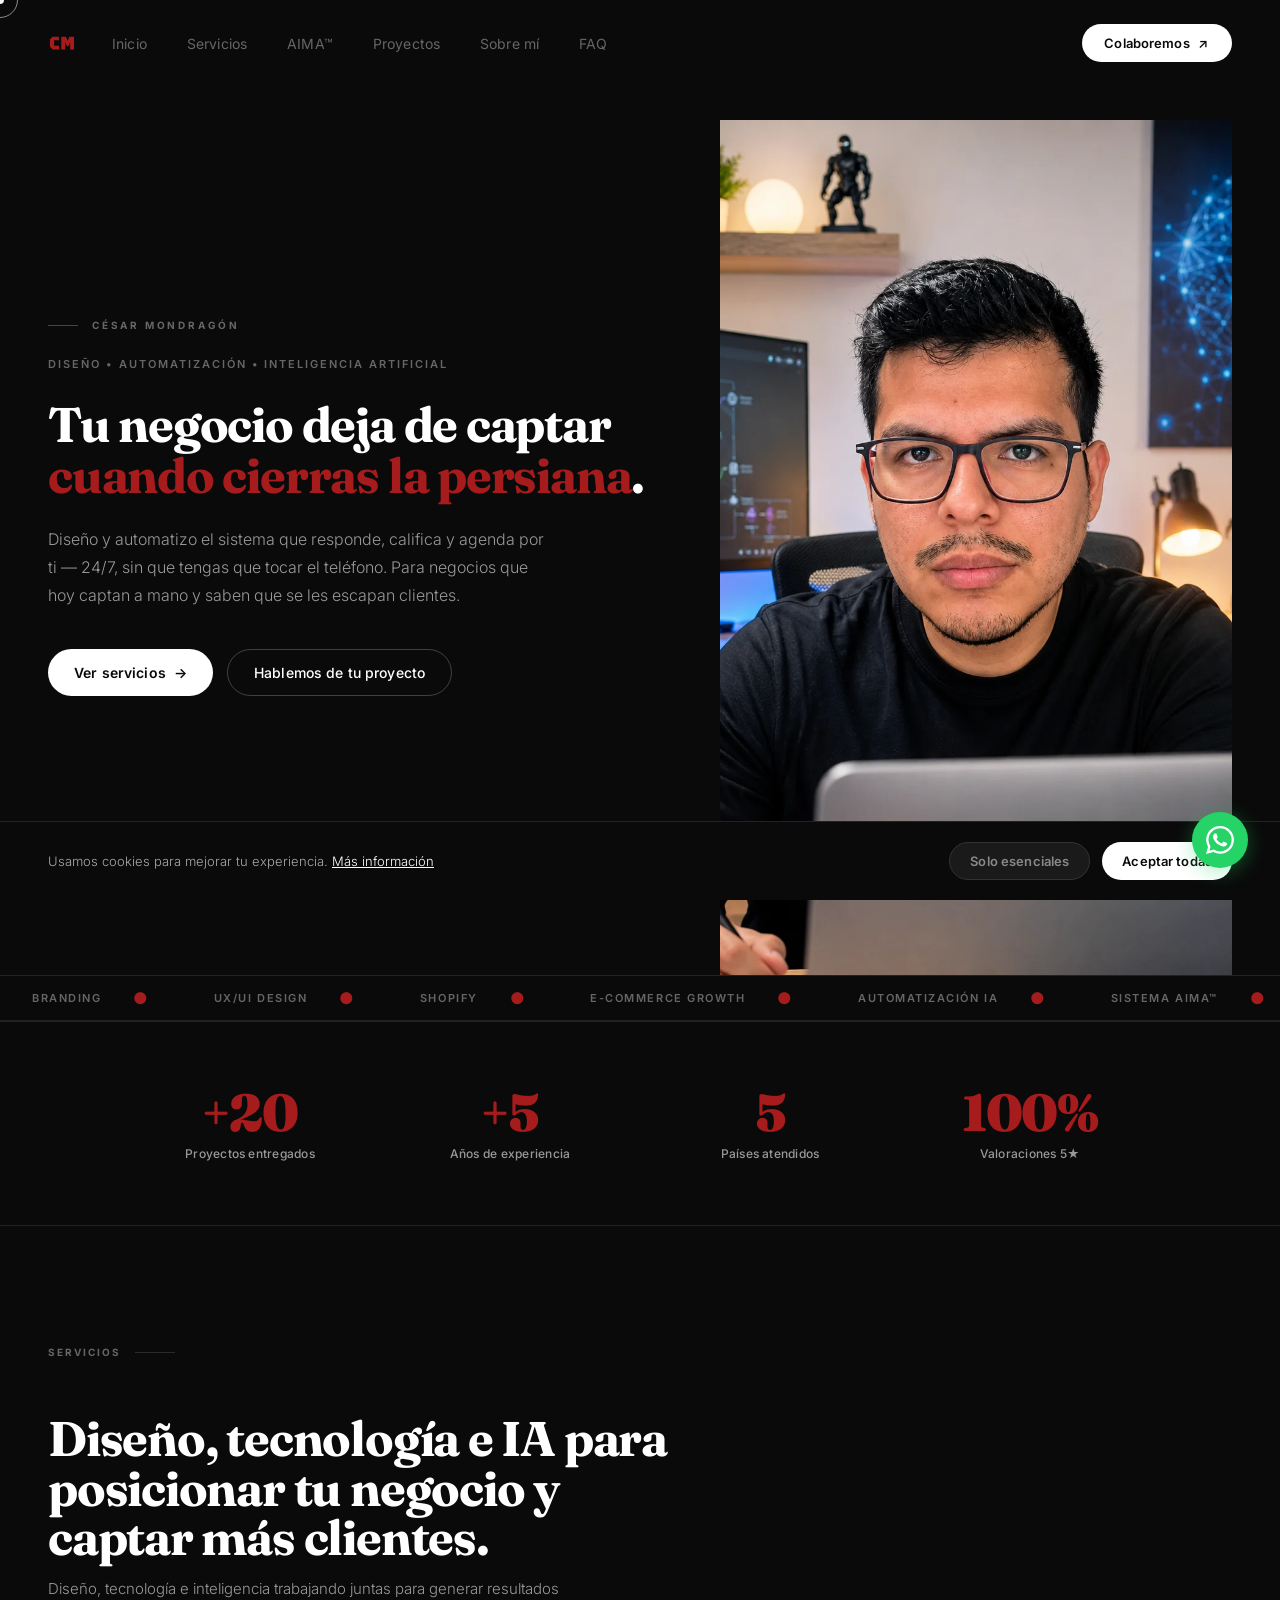
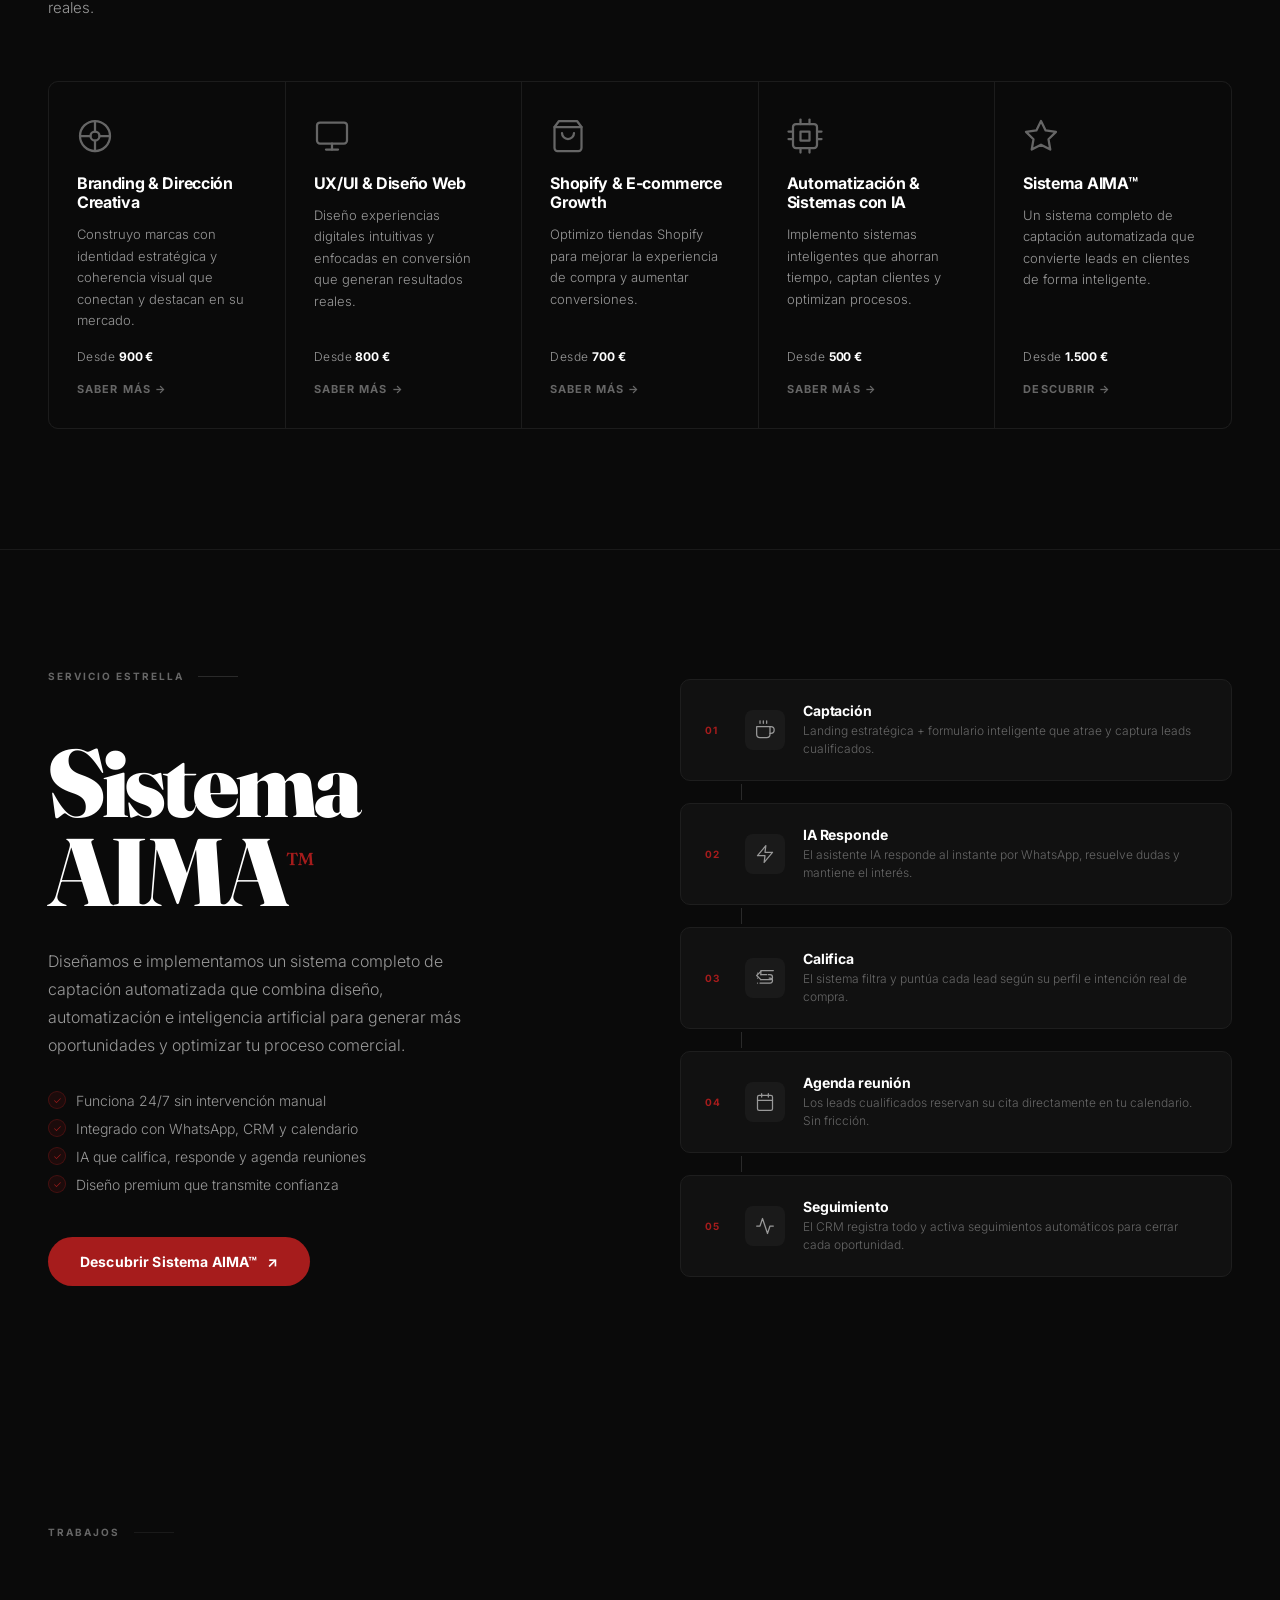
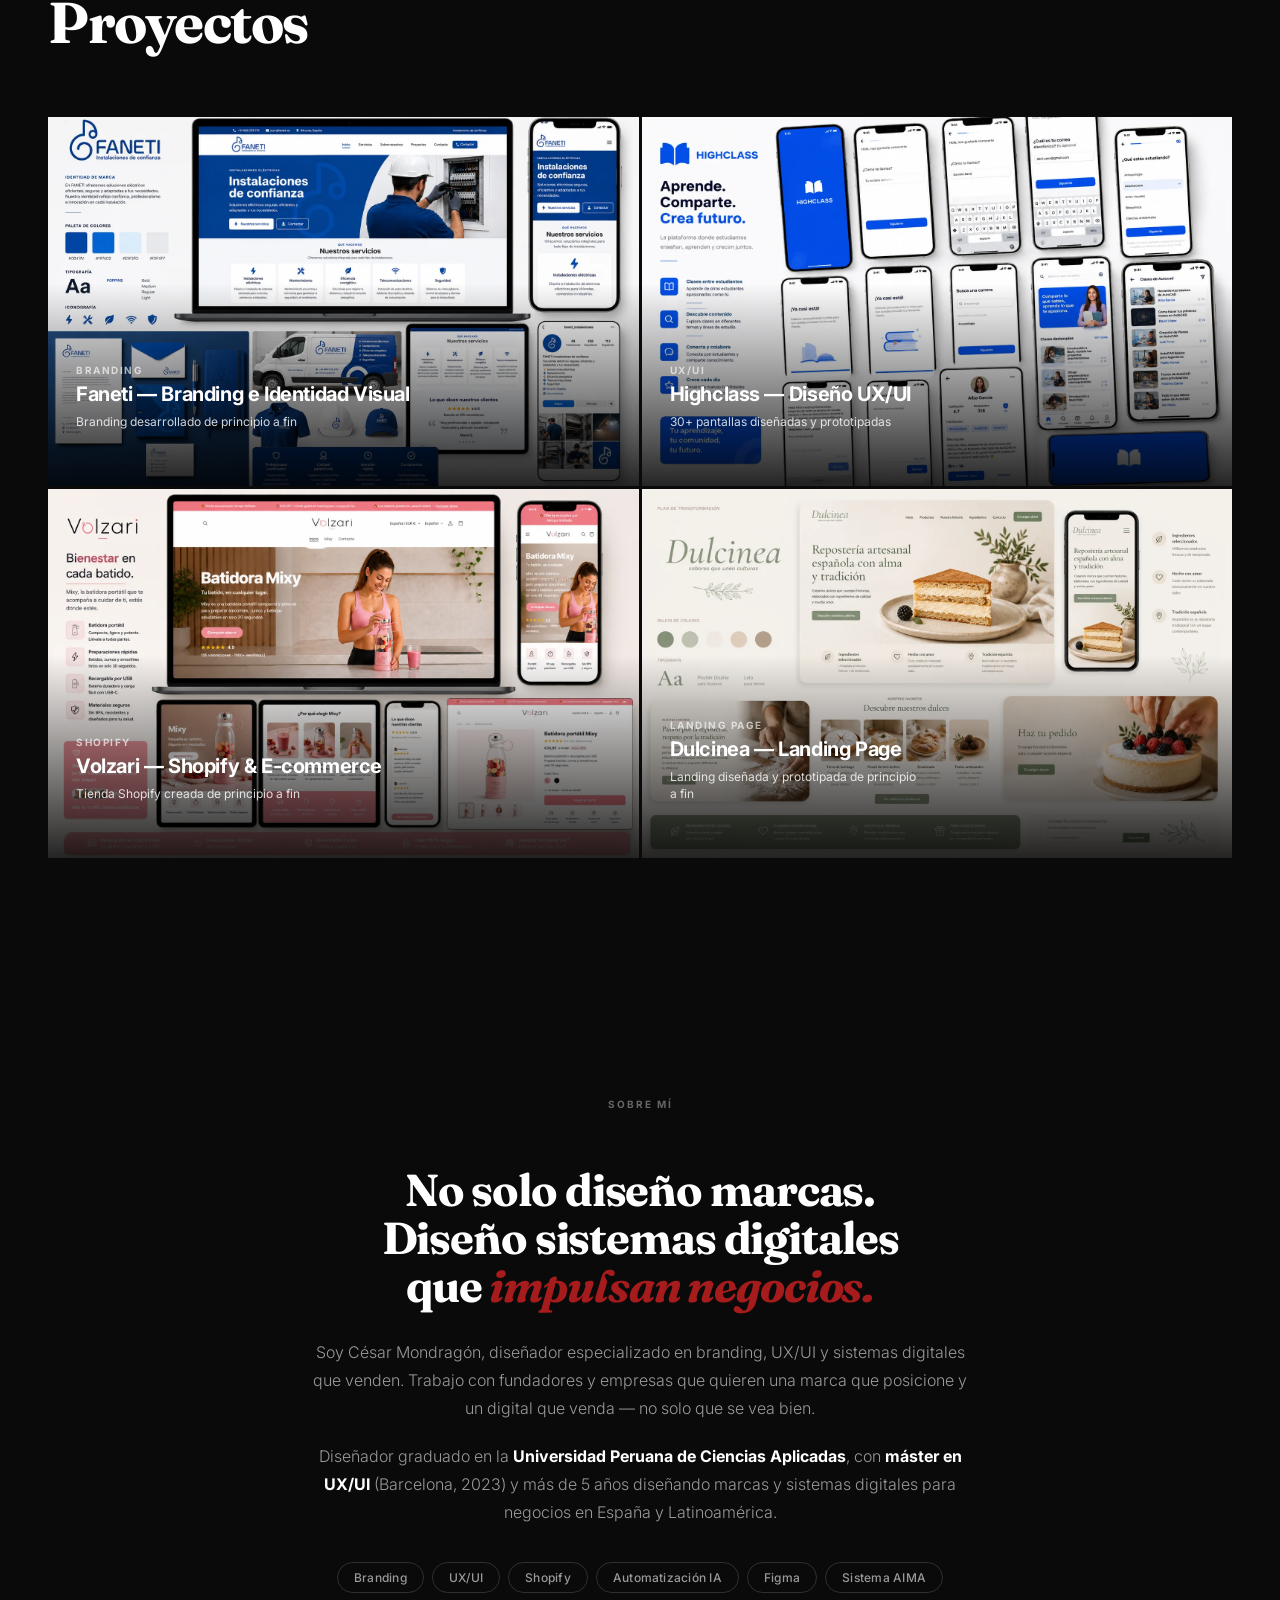
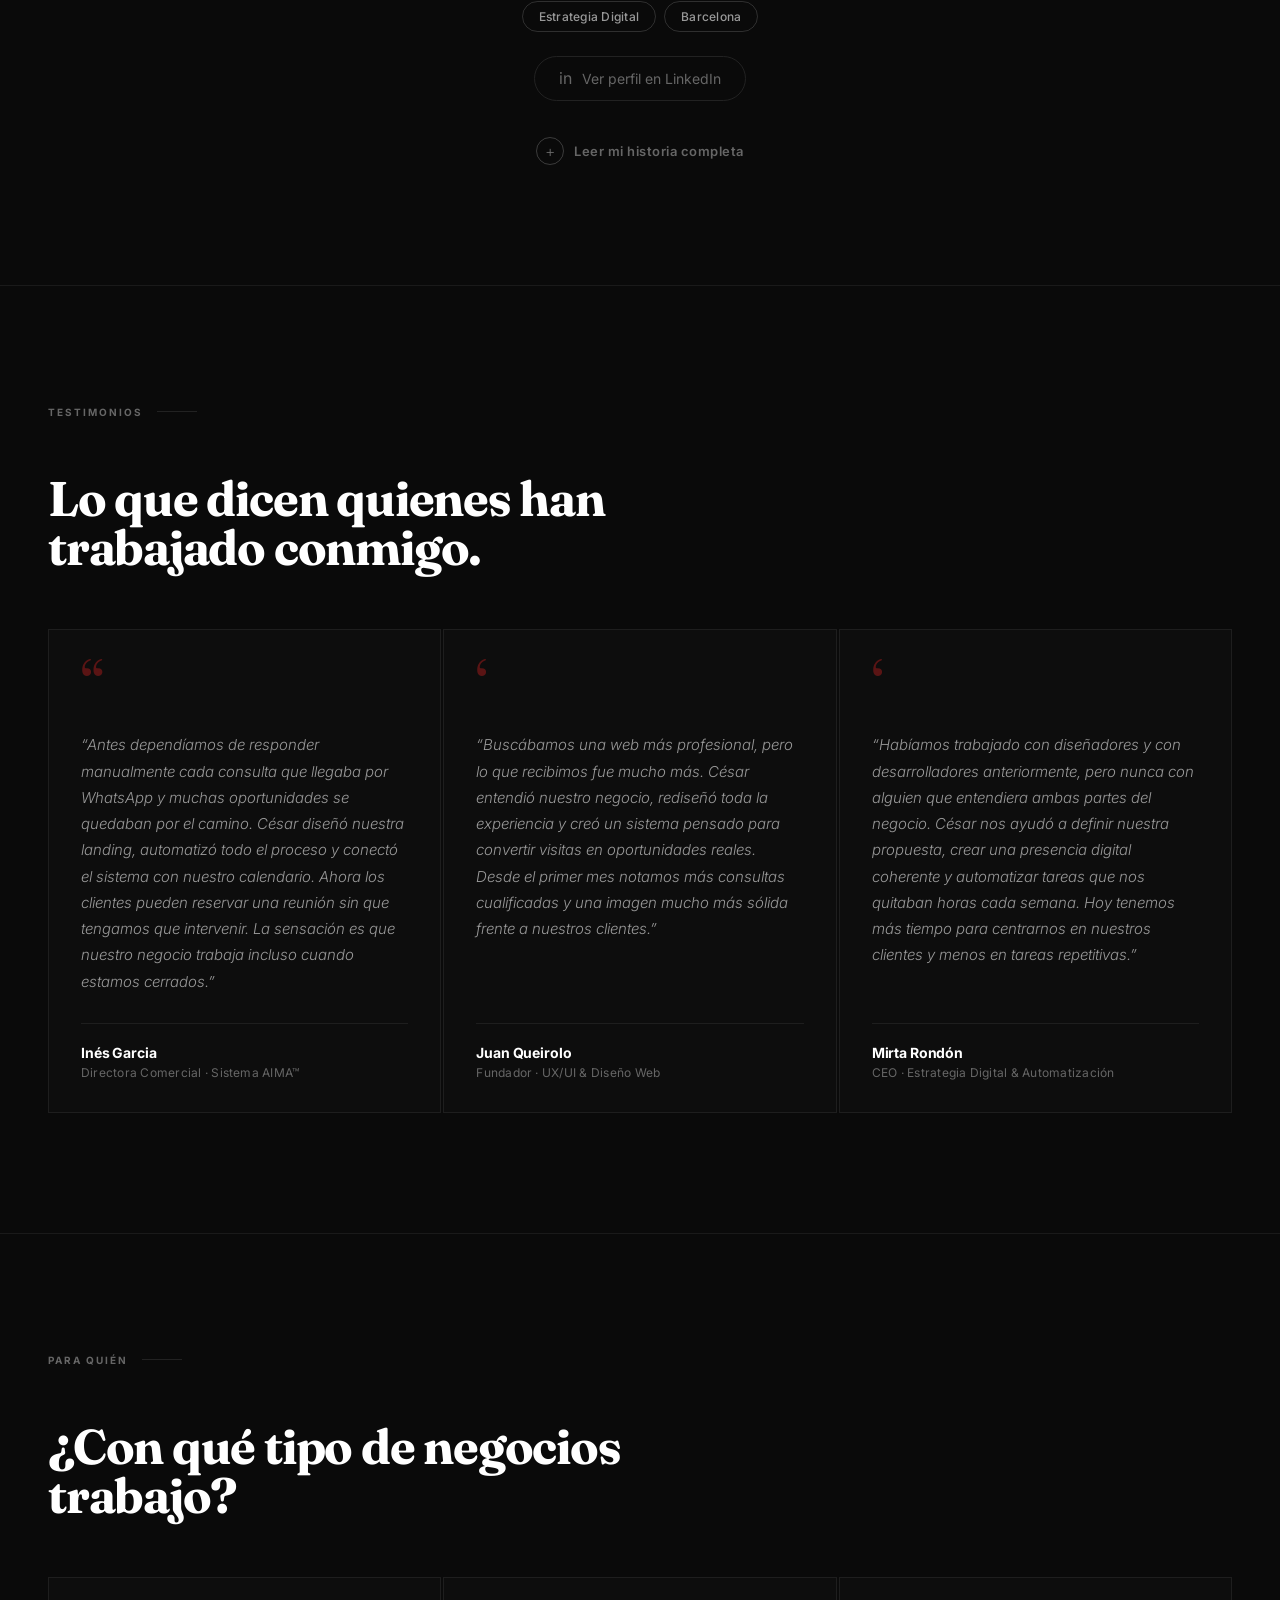
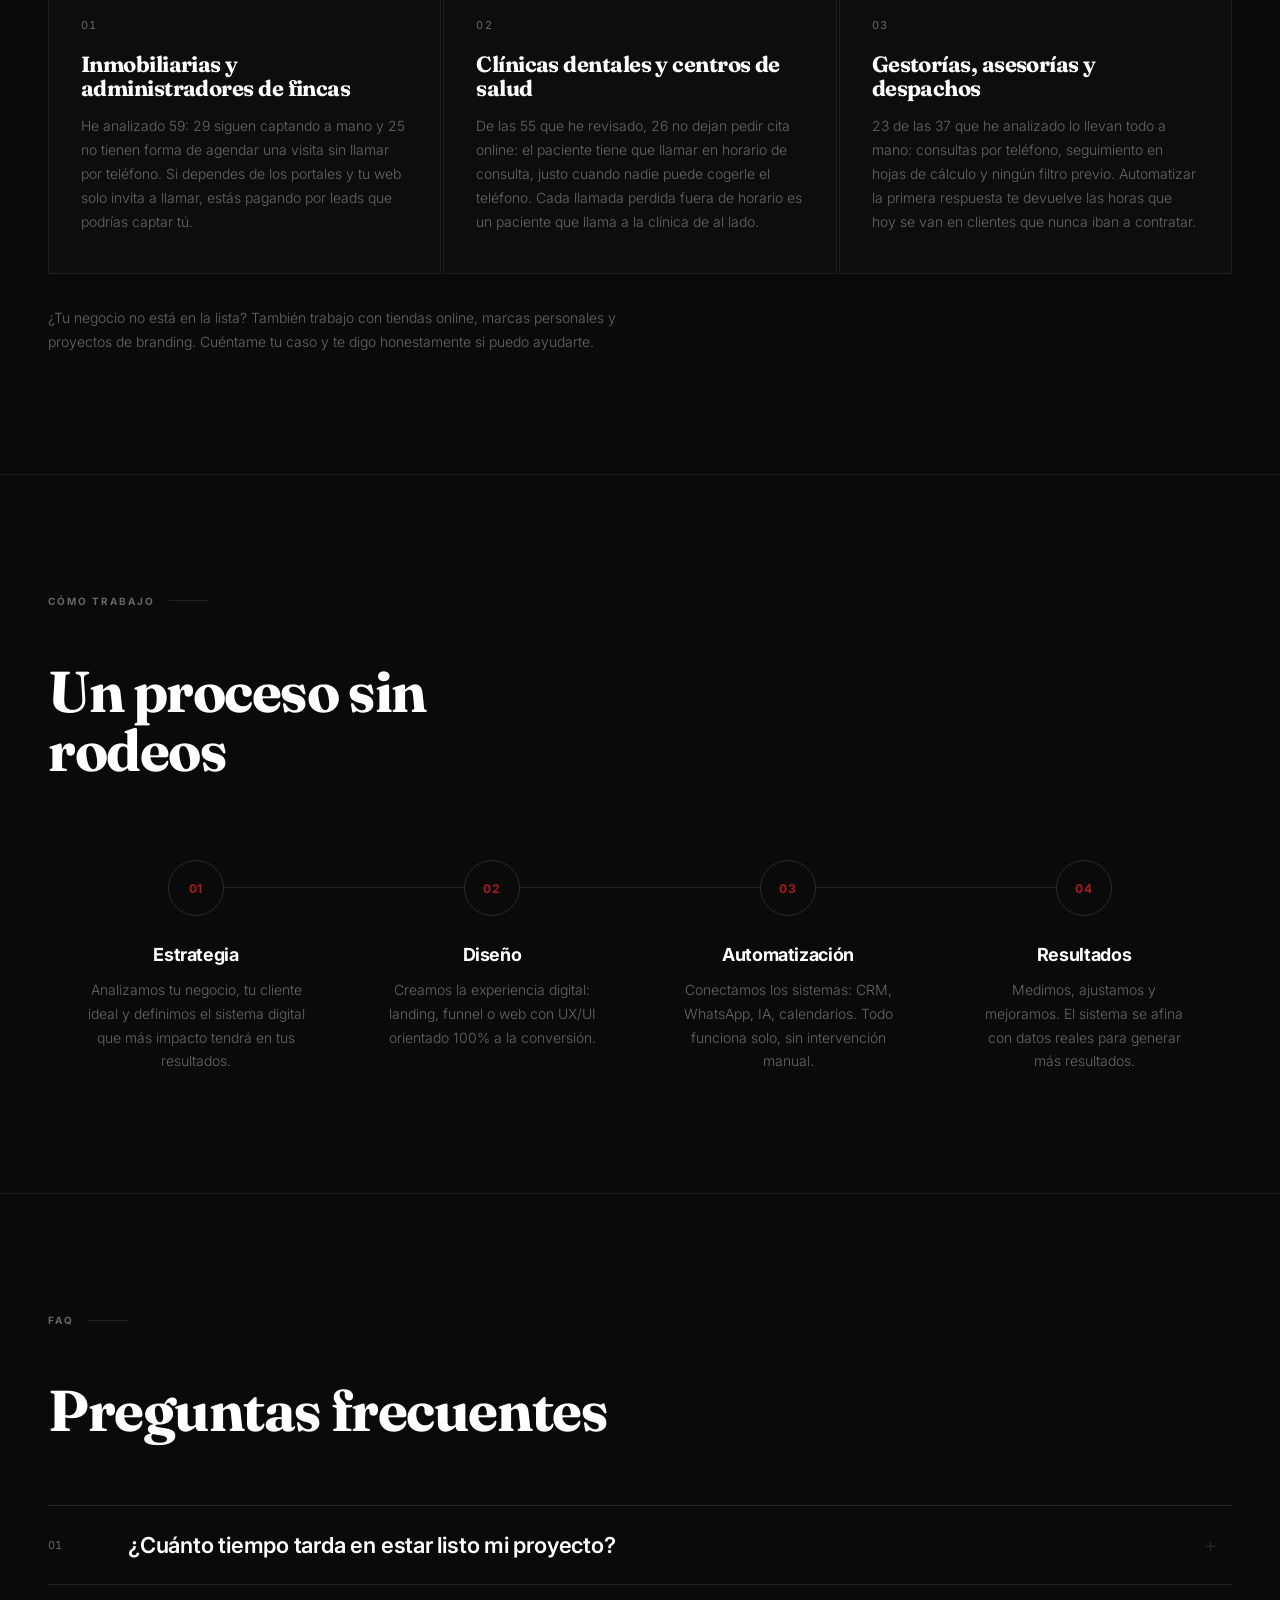
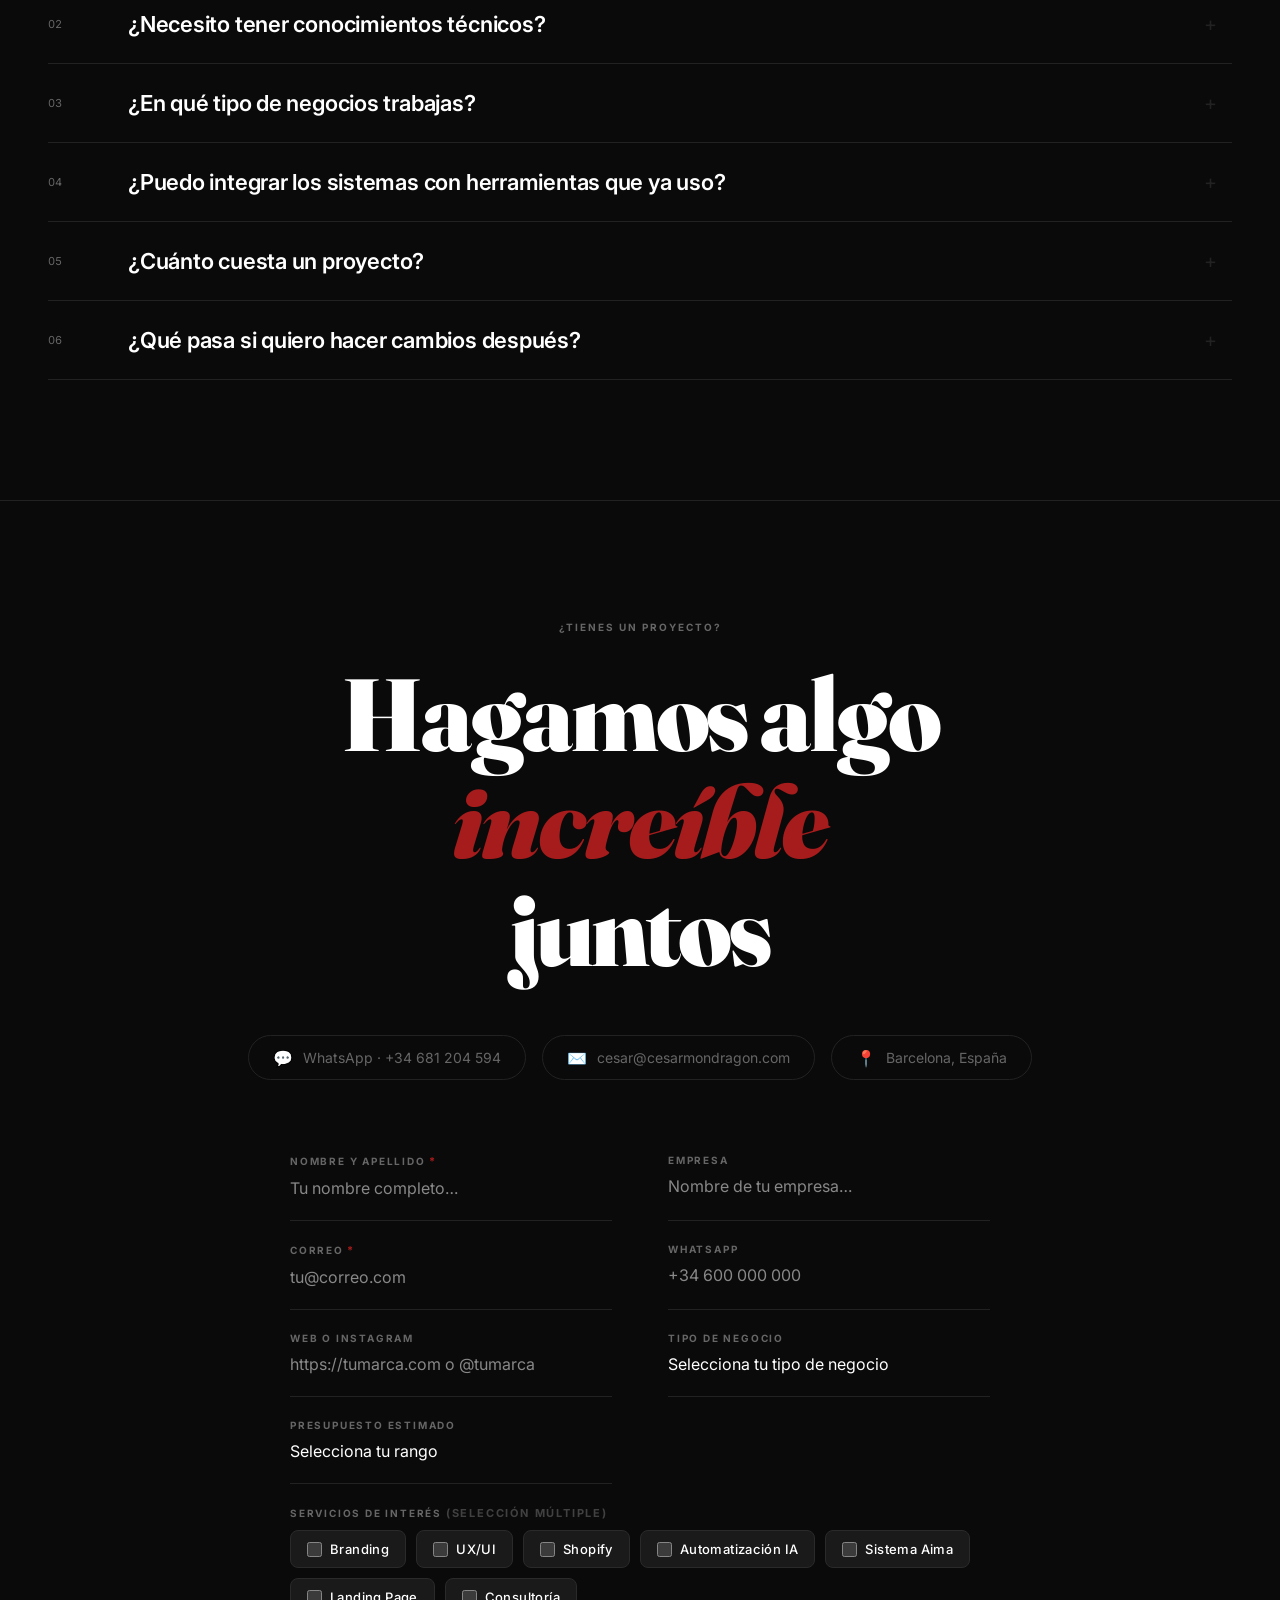
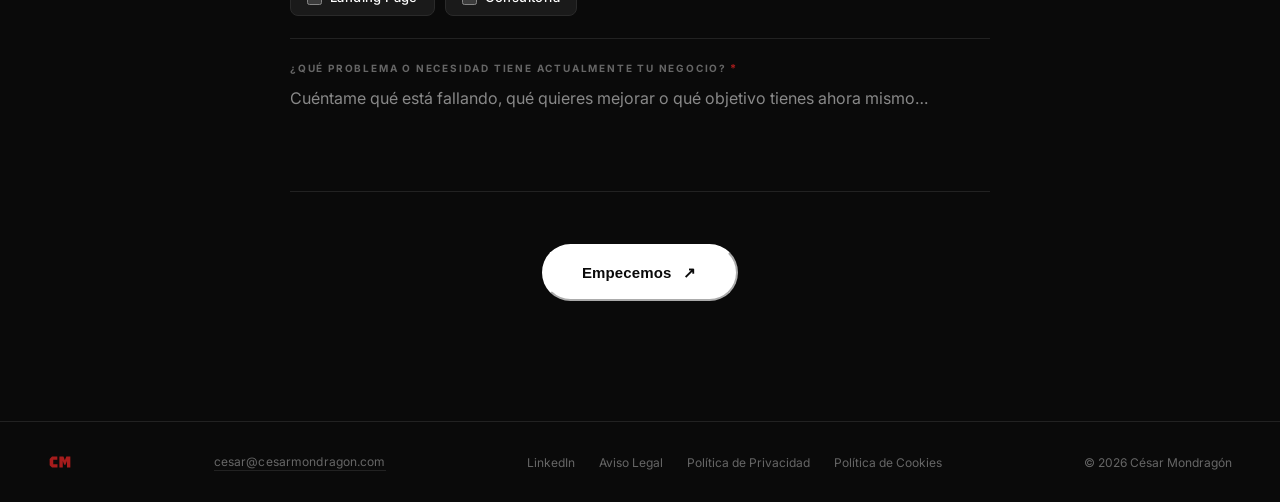
==== commit 3b2583f5: "feat: reducir la friccion del formulario de contacto Pedia cinco campos obligatorios (nombre, empres" ====
--- a/index.html
+++ b/index.html
@@ -9,7 +9,7 @@
     <meta name="author" content="César Mondragón">
     <meta name="robots" content="index, follow">
     <meta property="og:title" content="César Mondragón — Sistemas de captación automatizada">
-    <meta property="og:description" content="Diseño y automatizo el sistema que responde, califica y agenda por ti — 24/7, sin que tengas que tocar el teléfono. Barcelona.">
+    <meta property="og:description" content="Diseño y automatizo el sistema que responde, califica y agenda por ti — 24/7, sin que tengas que tocar el teléfono. Sin llamadas perdidas.">
     <meta property="og:type" content="website">
     <meta property="og:url" content="https://cesarmondragon.com/">
     <meta property="og:image" content="https://cesarmondragon.com/assets/og-image.jpg">
@@ -22,7 +22,7 @@
     <link rel="alternate" hreflang="x-default" href="https://cesarmondragon.com/">
     <meta name="twitter:card" content="summary_large_image">
     <meta name="twitter:title" content="César Mondragón — Sistemas de captación automatizada">
-    <meta name="twitter:description" content="Diseño y automatizo el sistema que responde, califica y agenda por ti — 24/7, sin que tengas que tocar el teléfono. Barcelona.">
+    <meta name="twitter:description" content="Diseño y automatizo el sistema que responde, califica y agenda por ti — 24/7, sin que tengas que tocar el teléfono. Sin llamadas perdidas.">
     <meta name="twitter:image" content="https://cesarmondragon.com/assets/og-image.jpg">
     <link rel="icon" type="image/svg+xml" href="assets/favicon.svg">
     <link rel="icon" href="assets/favicon.png" type="image/png">
@@ -523,7 +523,7 @@
             <div class="para-quien-card reveal">
                 <div class="para-quien-n">01</div>
                 <h3 class="para-quien-title">Inmobiliarias y administradores de fincas</h3>
-                <p class="para-quien-desc">He analizado 59 en Barcelona: 29 siguen captando a mano y 25 no tienen forma de agendar una visita sin llamar por teléfono. Si dependes de los portales y tu web solo invita a llamar, estás pagando por leads que podrías captar tú.</p>
+                <p class="para-quien-desc">He analizado 59: 29 siguen captando a mano y 25 no tienen forma de agendar una visita sin llamar por teléfono. Si dependes de los portales y tu web solo invita a llamar, estás pagando por leads que podrías captar tú.</p>
             </div>
             <div class="para-quien-card reveal">
                 <div class="para-quien-n">02</div>
@@ -652,8 +652,8 @@
                     <input class="form-input" type="text" id="nombre" name="nombre" required aria-required="true" placeholder="Tu nombre completo…" autocomplete="name">
                 </div>
                 <div class="form-group">
-                    <label class="form-label" for="empresa">Empresa<span class="required-mark" aria-hidden="true">*</span></label>
-                    <input class="form-input" type="text" id="empresa" name="empresa" required aria-required="true" placeholder="Nombre de tu empresa…" autocomplete="organization">
+                    <label class="form-label" for="empresa">Empresa</label>
+                    <input class="form-input" type="text" id="empresa" name="empresa" placeholder="Nombre de tu empresa…" autocomplete="organization">
                 </div>
                 <div class="form-group">
                     <label class="form-label" for="correo">Correo<span class="required-mark" aria-hidden="true">*</span></label>
@@ -668,8 +668,8 @@
                     <input class="form-input" type="text" id="web_instagram" name="web_instagram" placeholder="https://tumarca.com o @tumarca">
                 </div>
                 <div class="form-group">
-                    <label class="form-label" for="tipo_negocio">Tipo de negocio<span class="required-mark" aria-hidden="true">*</span></label>
-                    <select class="form-select" id="tipo_negocio" name="tipo_negocio" required aria-required="true">
+                    <label class="form-label" for="tipo_negocio">Tipo de negocio</label>
+                    <select class="form-select" id="tipo_negocio" name="tipo_negocio">
                         <option value="" disabled selected>Selecciona tu tipo de negocio</option>
                         <option>Tienda online</option>
                         <option>Negocio local con clientes presenciales</option>
@@ -680,10 +680,9 @@
                     </select>
                 </div>
                 <div class="form-group">
-                    <label class="form-label" for="presupuesto">Presupuesto estimado<span class="required-mark" aria-hidden="true">*</span></label>
-                    <select class="form-select" id="presupuesto" name="presupuesto" required aria-required="true">
+                    <label class="form-label" for="presupuesto">Presupuesto estimado</label>
+                    <select class="form-select" id="presupuesto" name="presupuesto">
                         <option value="" disabled selected>Selecciona tu rango</option>
-                        <option value="Menos de 500 EUR">&lt;500€</option>
                         <option value="500-1500 EUR">500€–1500€</option>
                         <option value="1500-3000 EUR">1500€–3000€</option>
                         <option value="3000-7000 EUR">3000€–7000€</option>
@@ -703,8 +702,8 @@
                     </div>
                 </div>
                 <div class="form-group full">
-                    <label class="form-label" for="mensaje">¿Qué problema o necesidad tiene actualmente tu negocio?</label>
-                    <textarea class="form-textarea" id="mensaje" name="mensaje" placeholder="Cuéntame qué está fallando, qué quieres mejorar o qué objetivo tienes ahora mismo…"></textarea>
+                    <label class="form-label" for="mensaje">¿Qué problema o necesidad tiene actualmente tu negocio?<span class="required-mark" aria-hidden="true">*</span></label>
+                    <textarea class="form-textarea" id="mensaje" name="mensaje" required aria-required="true" placeholder="Cuéntame qué está fallando, qué quieres mejorar o qué objetivo tienes ahora mismo…"></textarea>
                 </div>
             </div>
             <div class="form-submit">
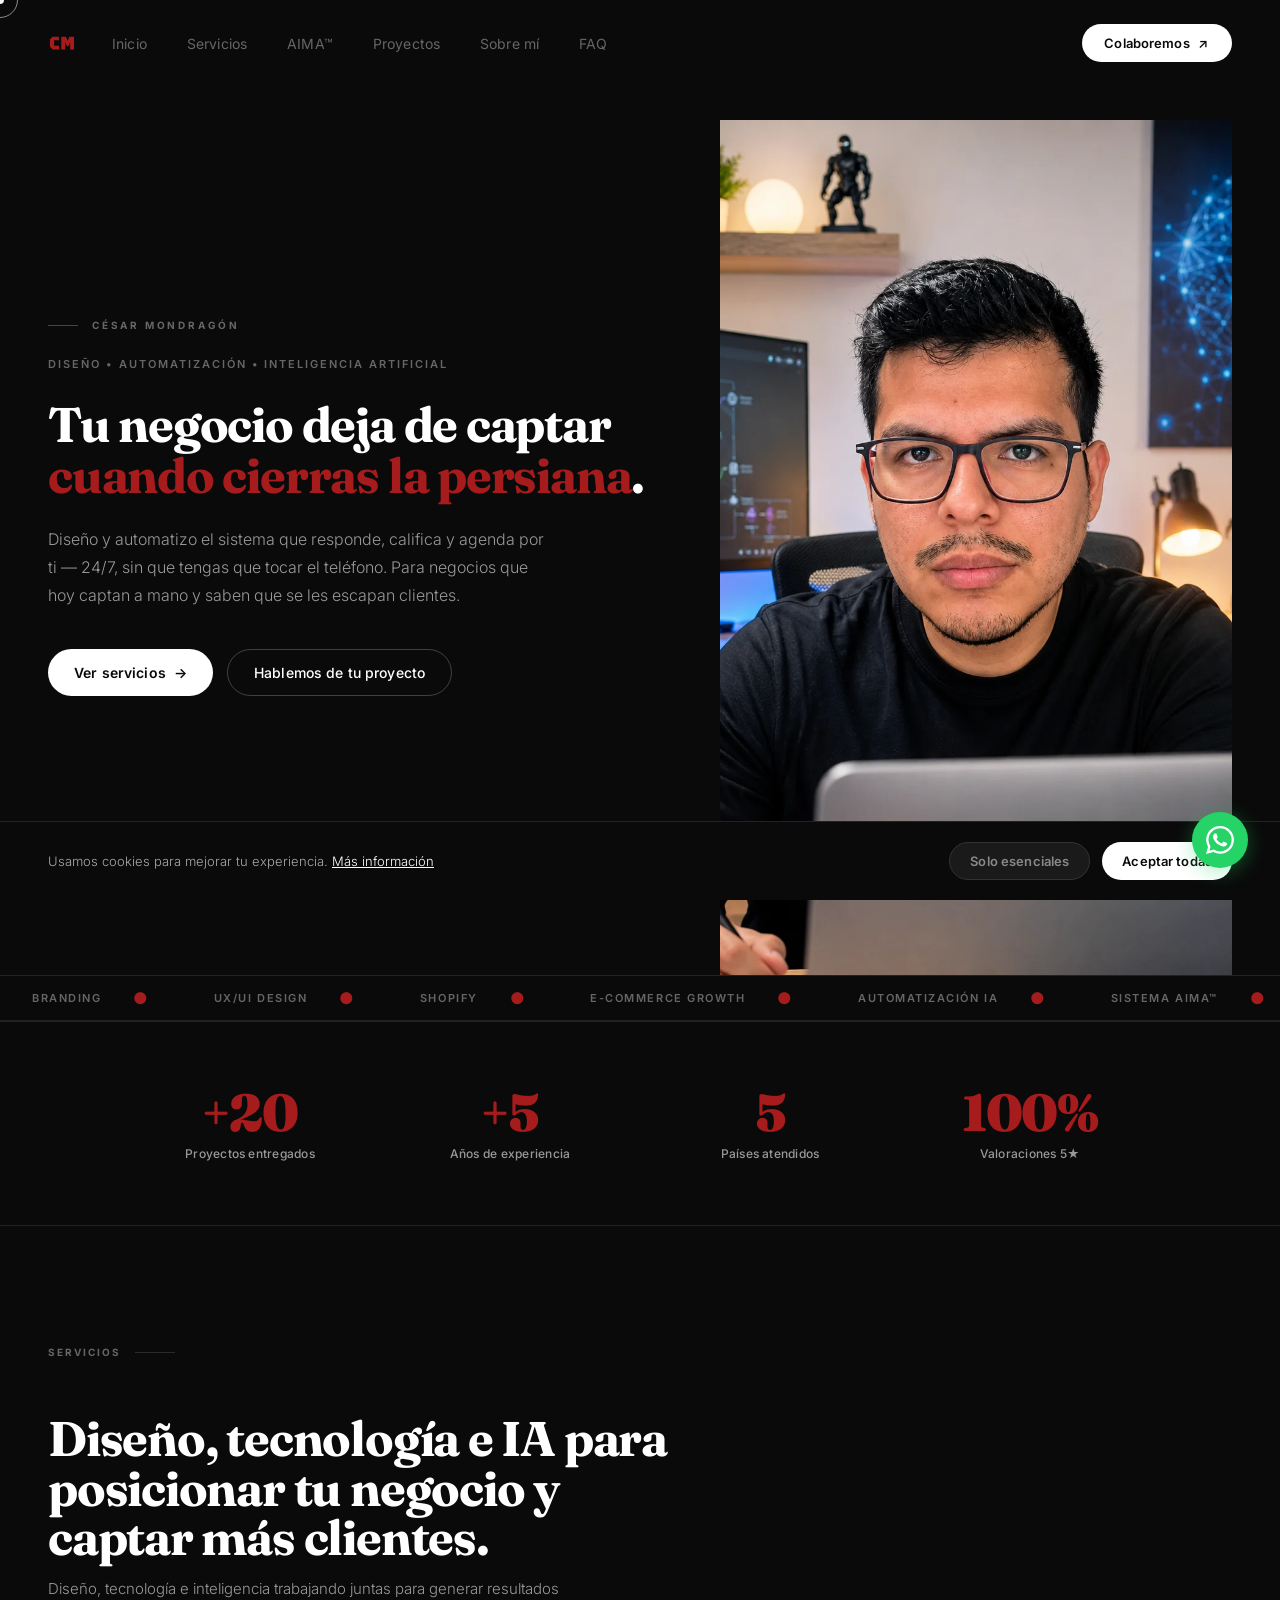
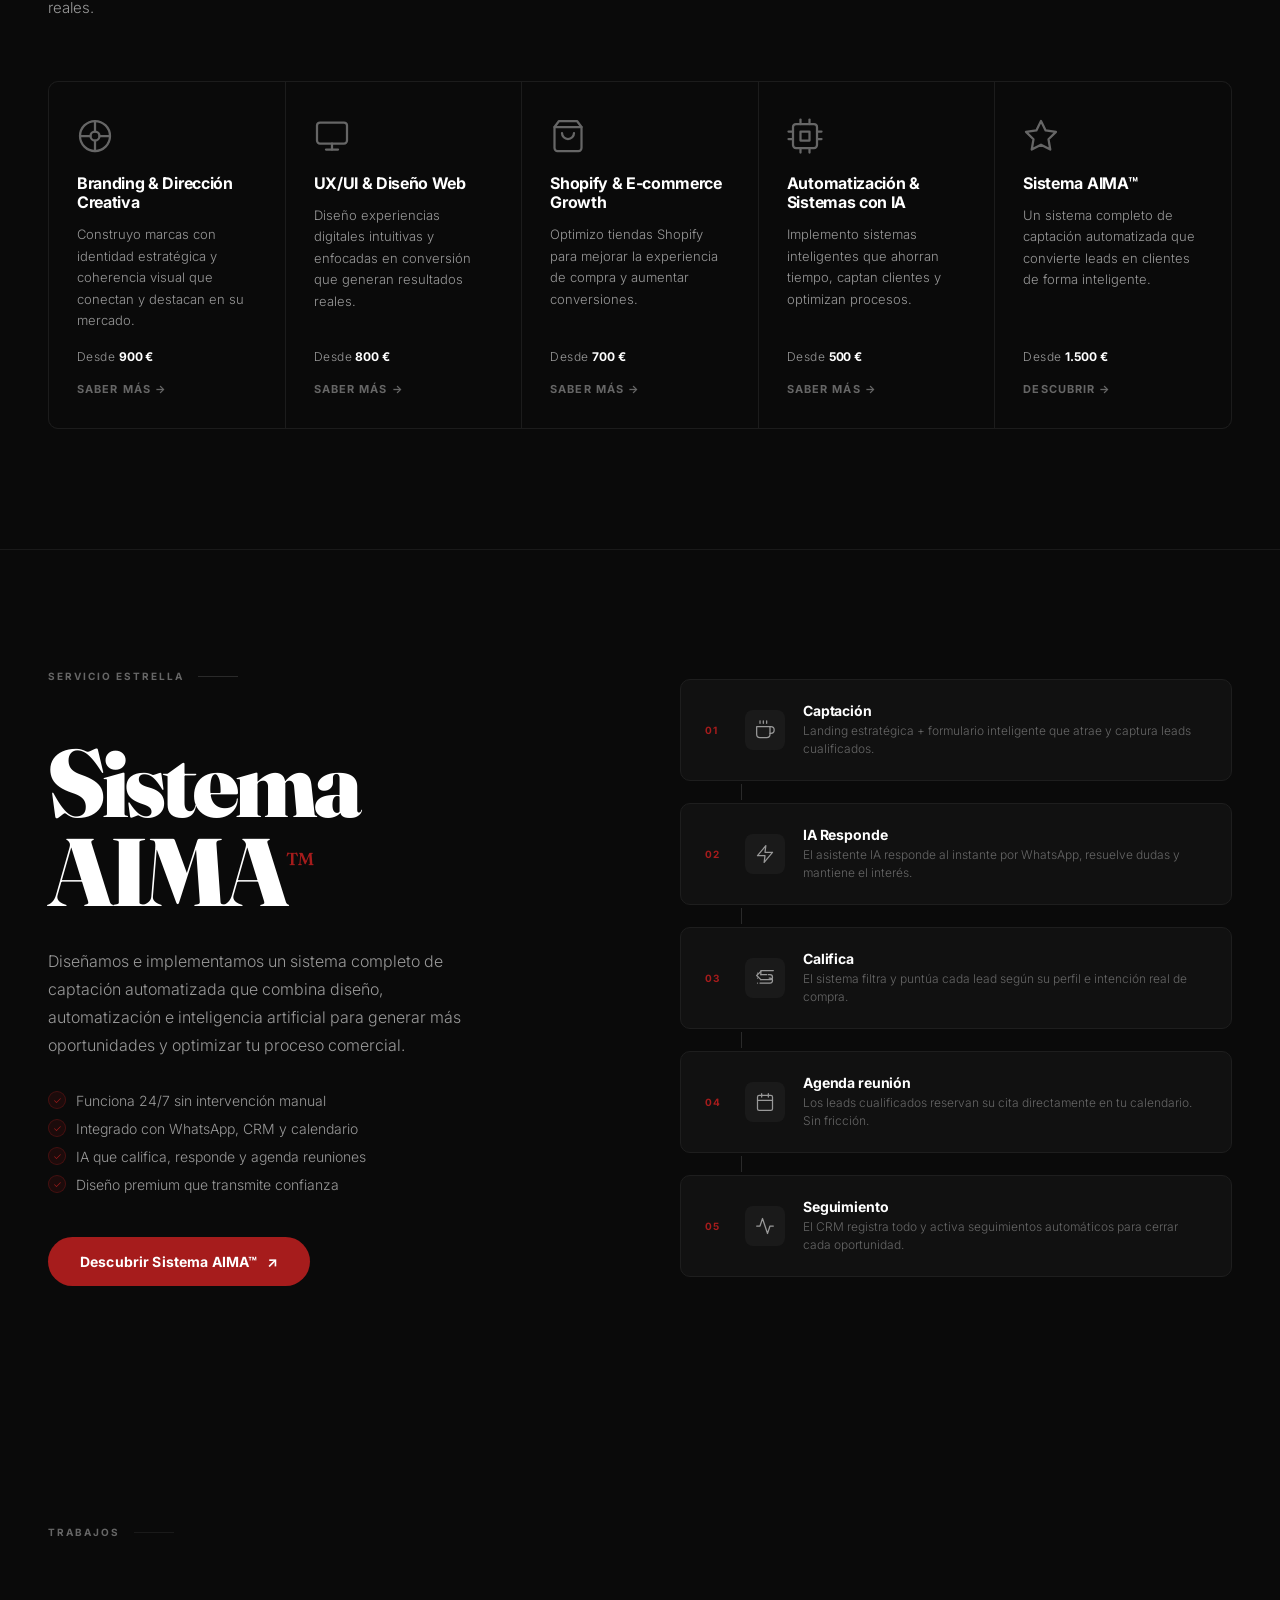
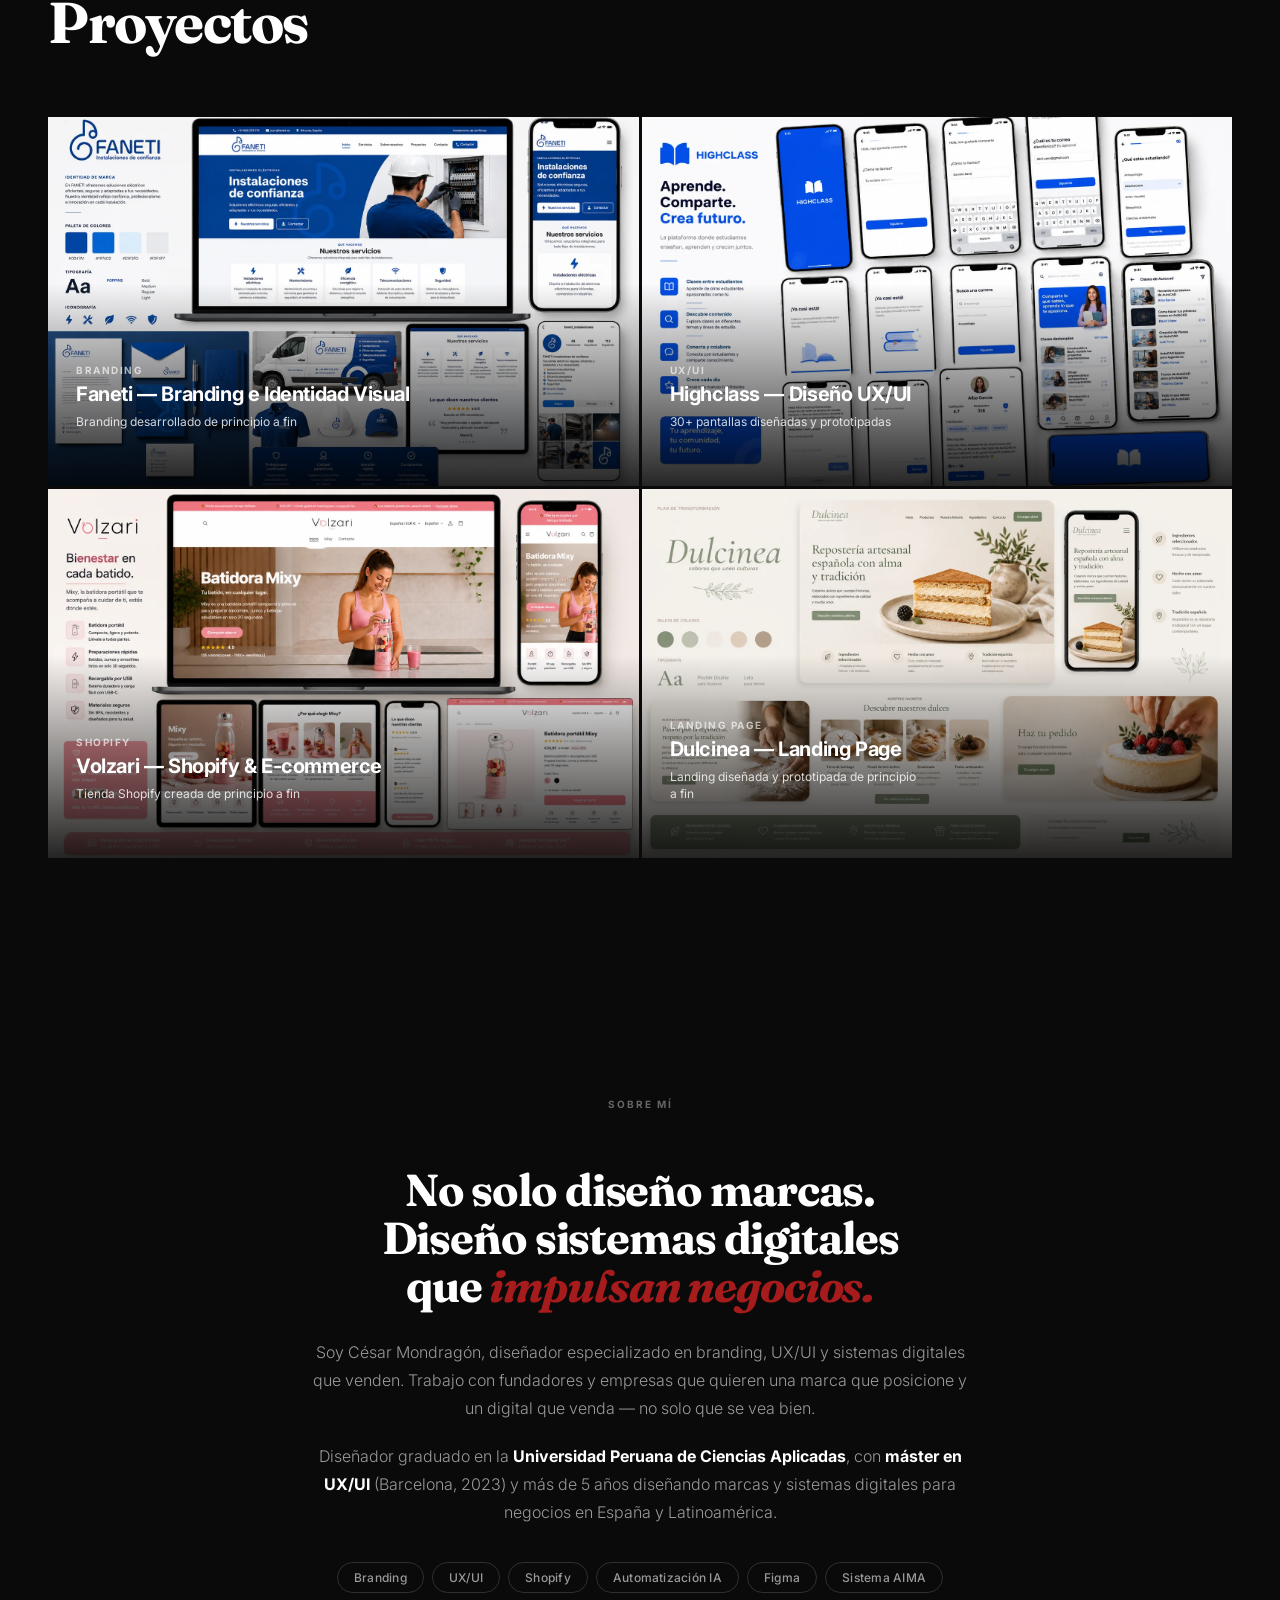
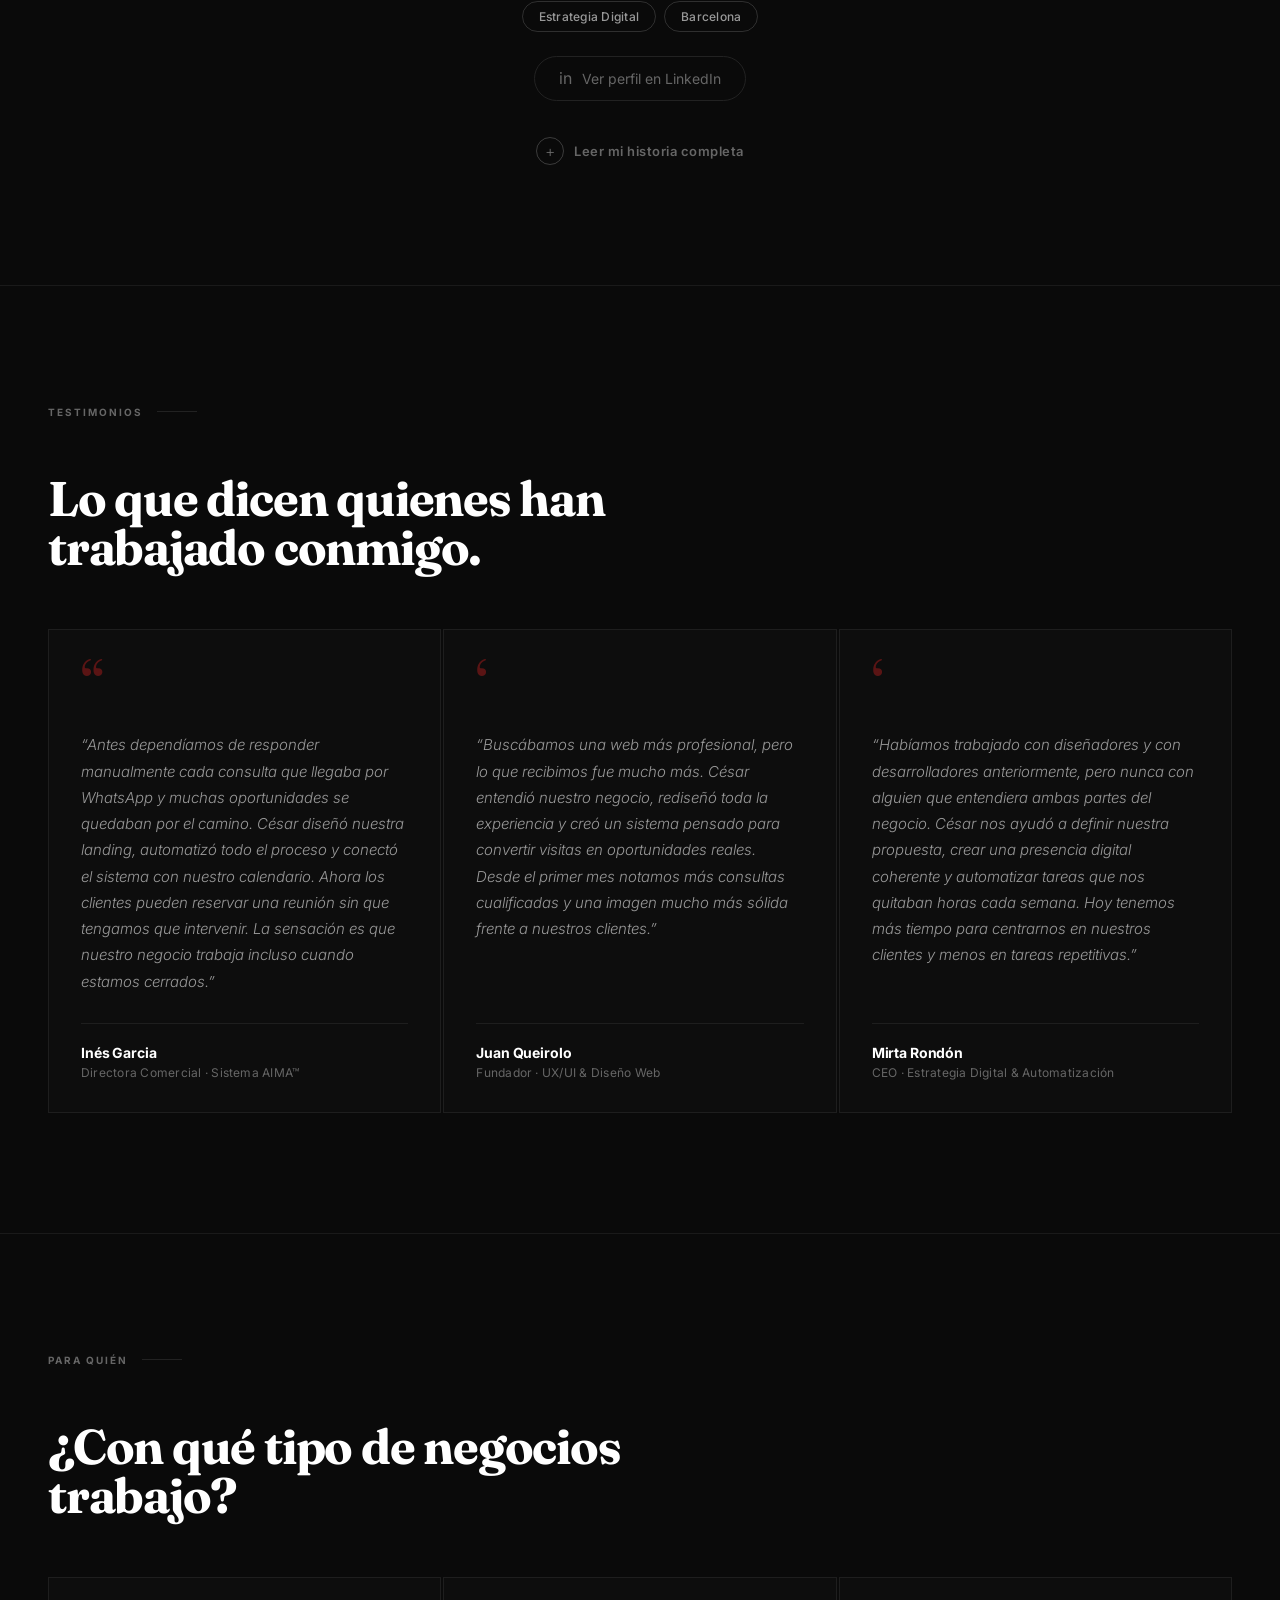
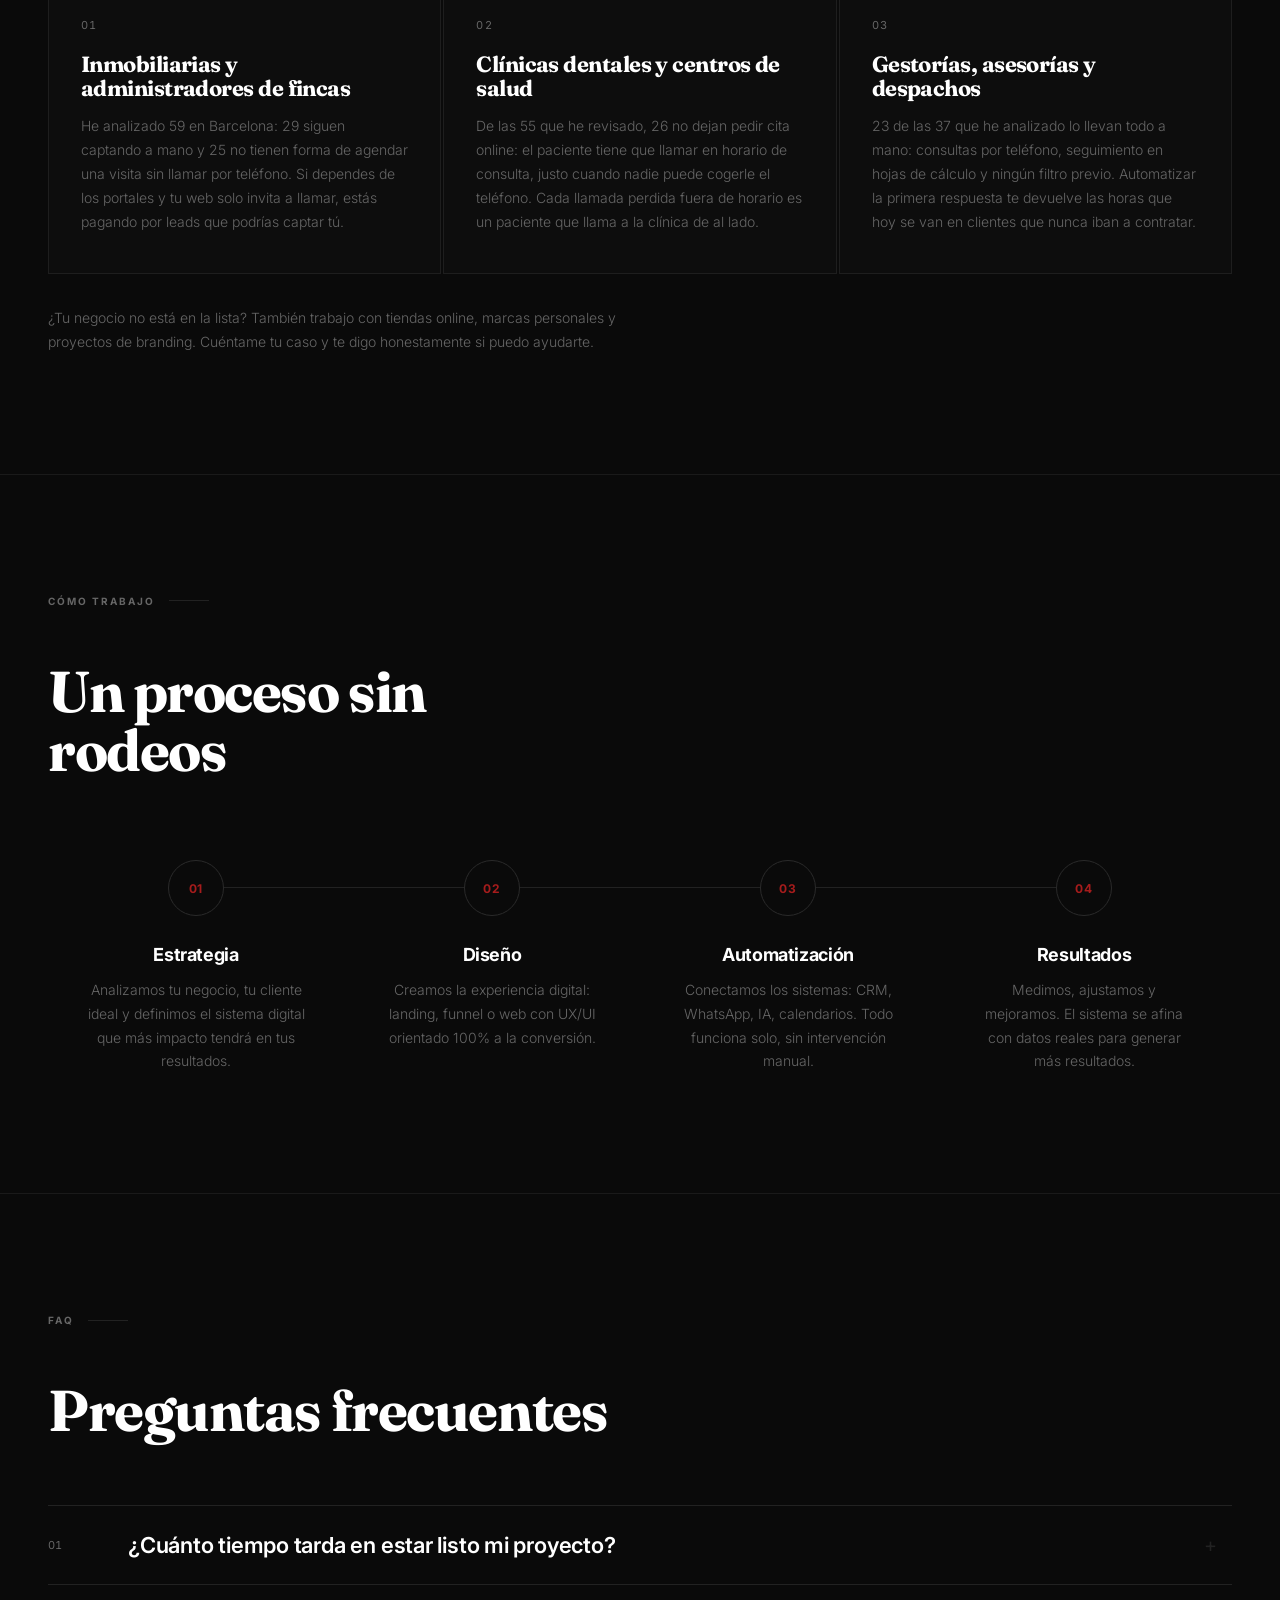
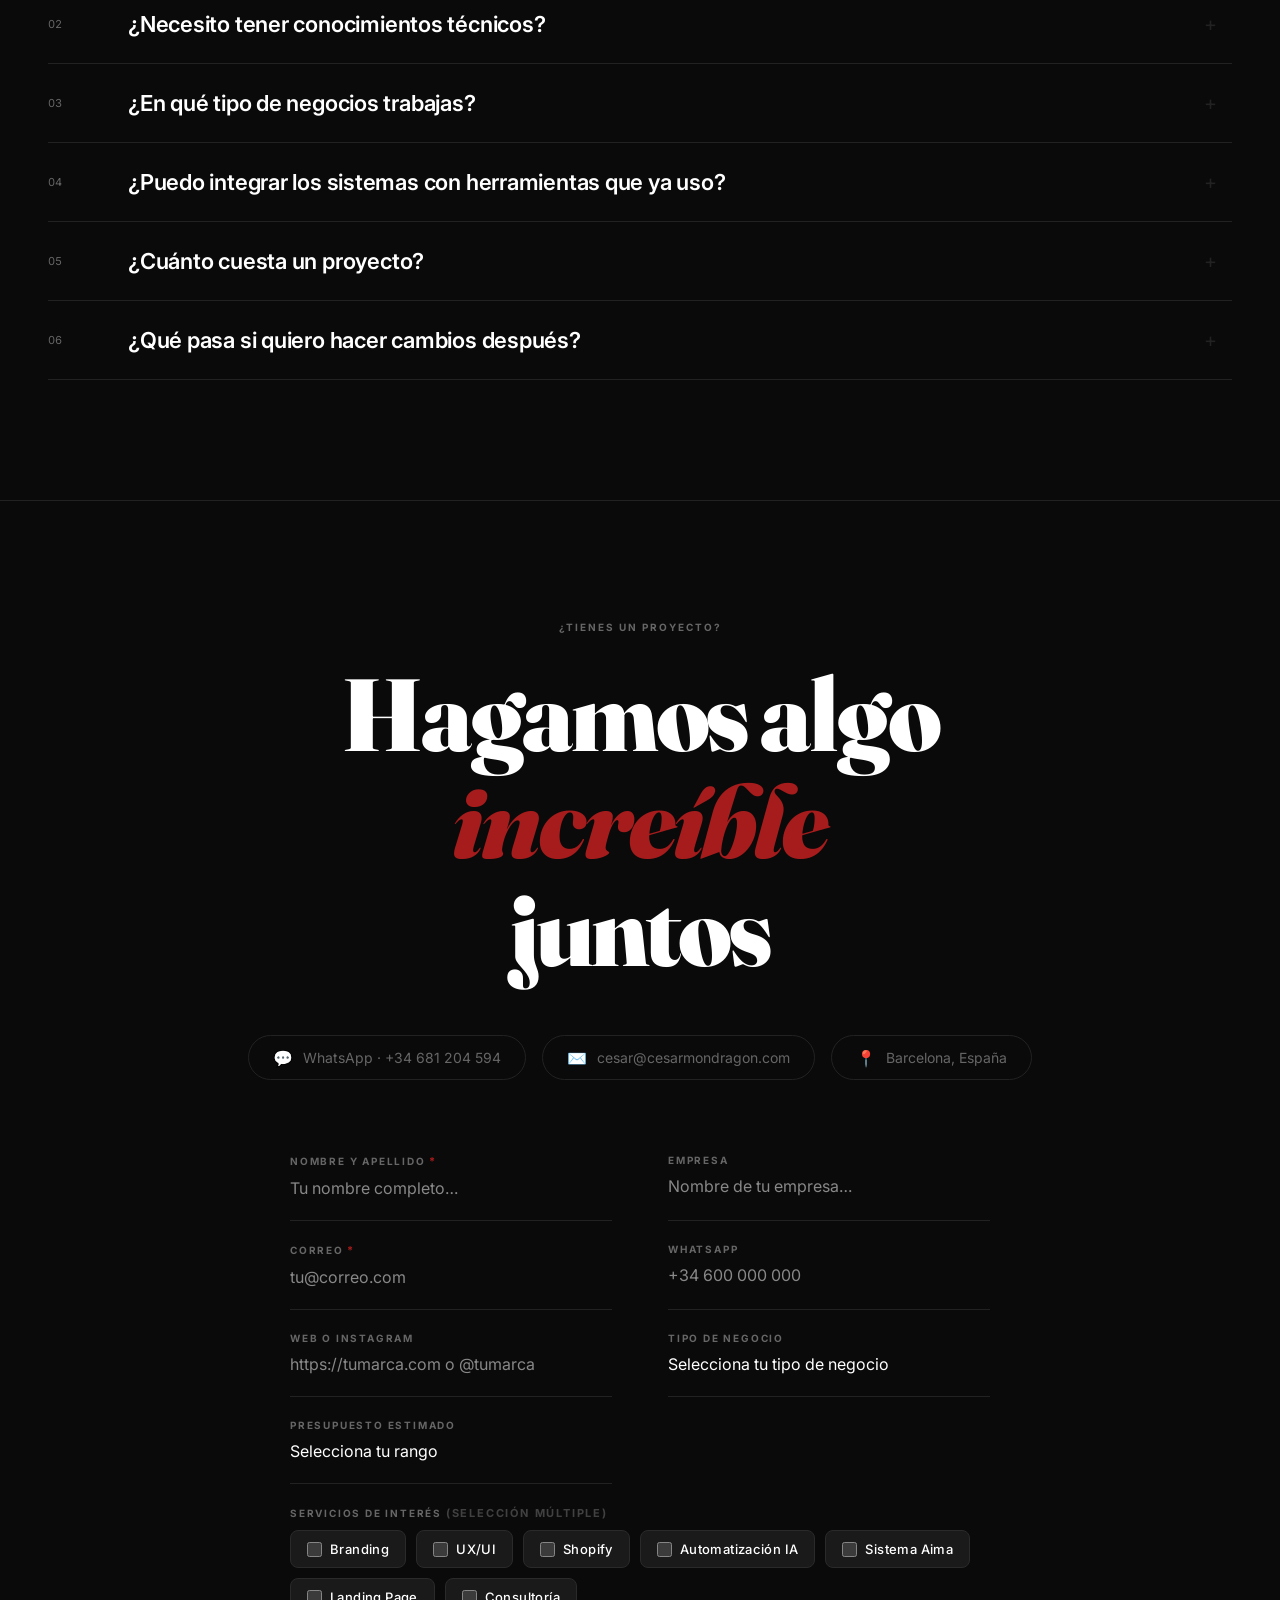
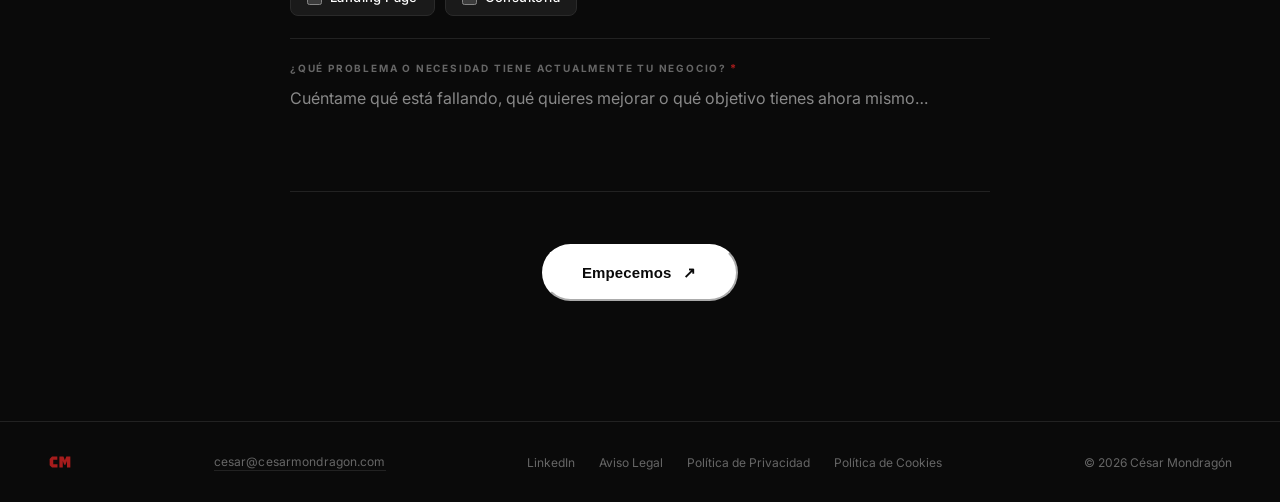
==== commit 3fbb355a: "Merge pull request #7 from Mondragon1404/punto3-formulario Reducir la fricción del formulario de con" ====
--- a/index.html
+++ b/index.html
@@ -523,7 +523,7 @@
             <div class="para-quien-card reveal">
                 <div class="para-quien-n">01</div>
                 <h3 class="para-quien-title">Inmobiliarias y administradores de fincas</h3>
-                <p class="para-quien-desc">He analizado 59: 29 siguen captando a mano y 25 no tienen forma de agendar una visita sin llamar por teléfono. Si dependes de los portales y tu web solo invita a llamar, estás pagando por leads que podrías captar tú.</p>
+                <p class="para-quien-desc">He analizado 59 en Barcelona: 29 siguen captando a mano y 25 no tienen forma de agendar una visita sin llamar por teléfono. Si dependes de los portales y tu web solo invita a llamar, estás pagando por leads que podrías captar tú.</p>
             </div>
             <div class="para-quien-card reveal">
                 <div class="para-quien-n">02</div>
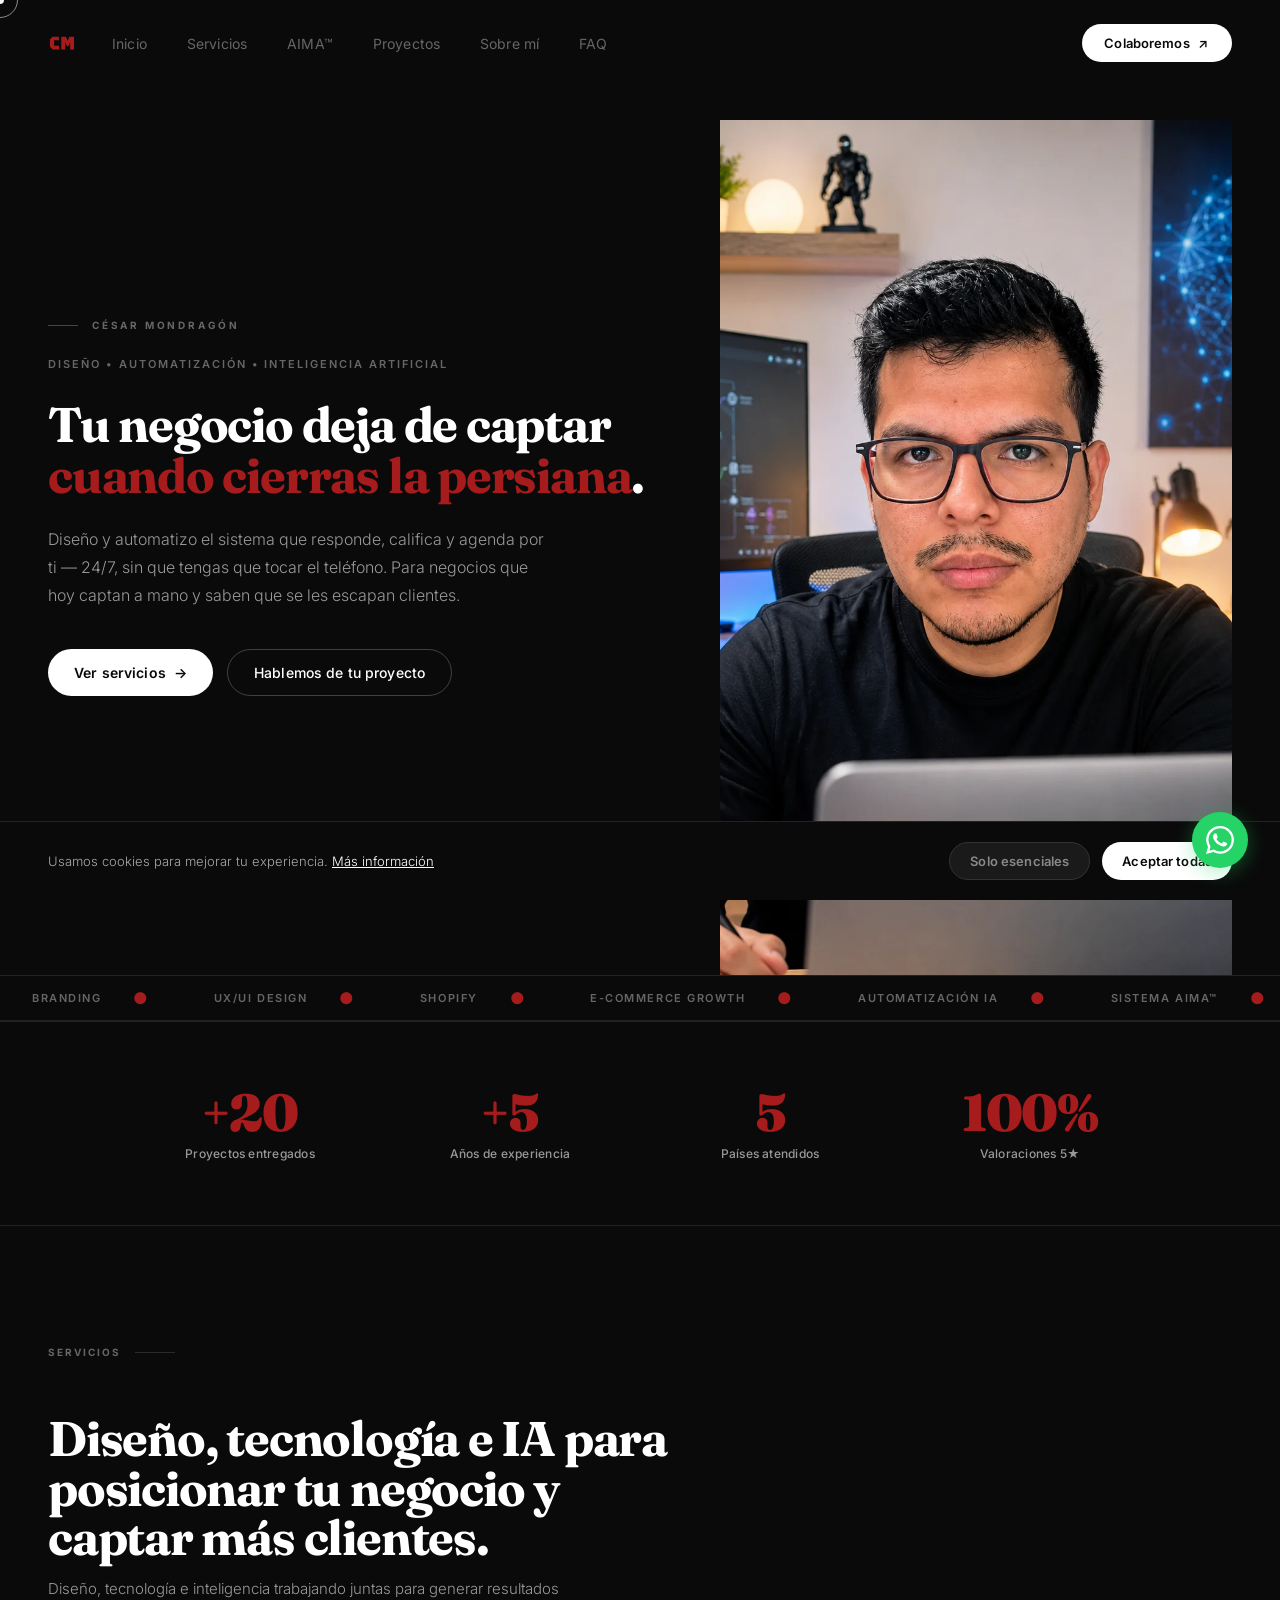
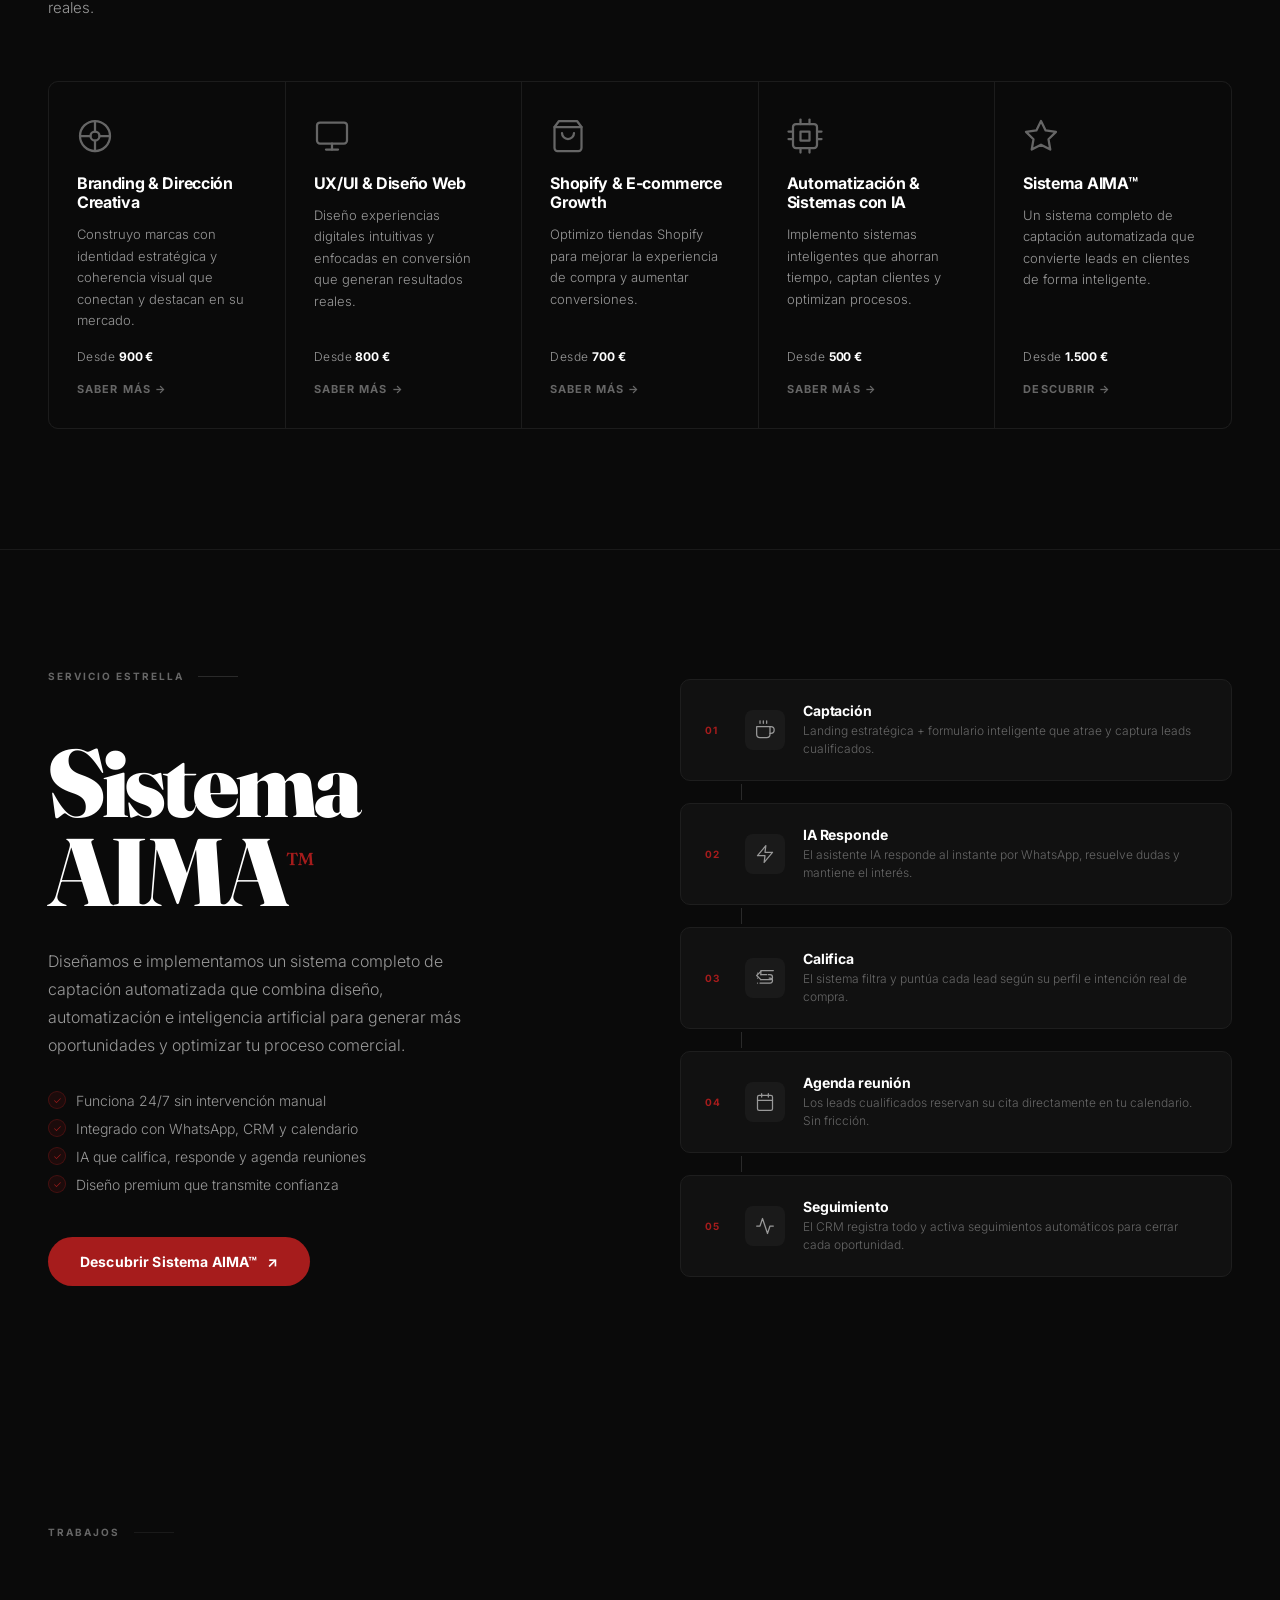
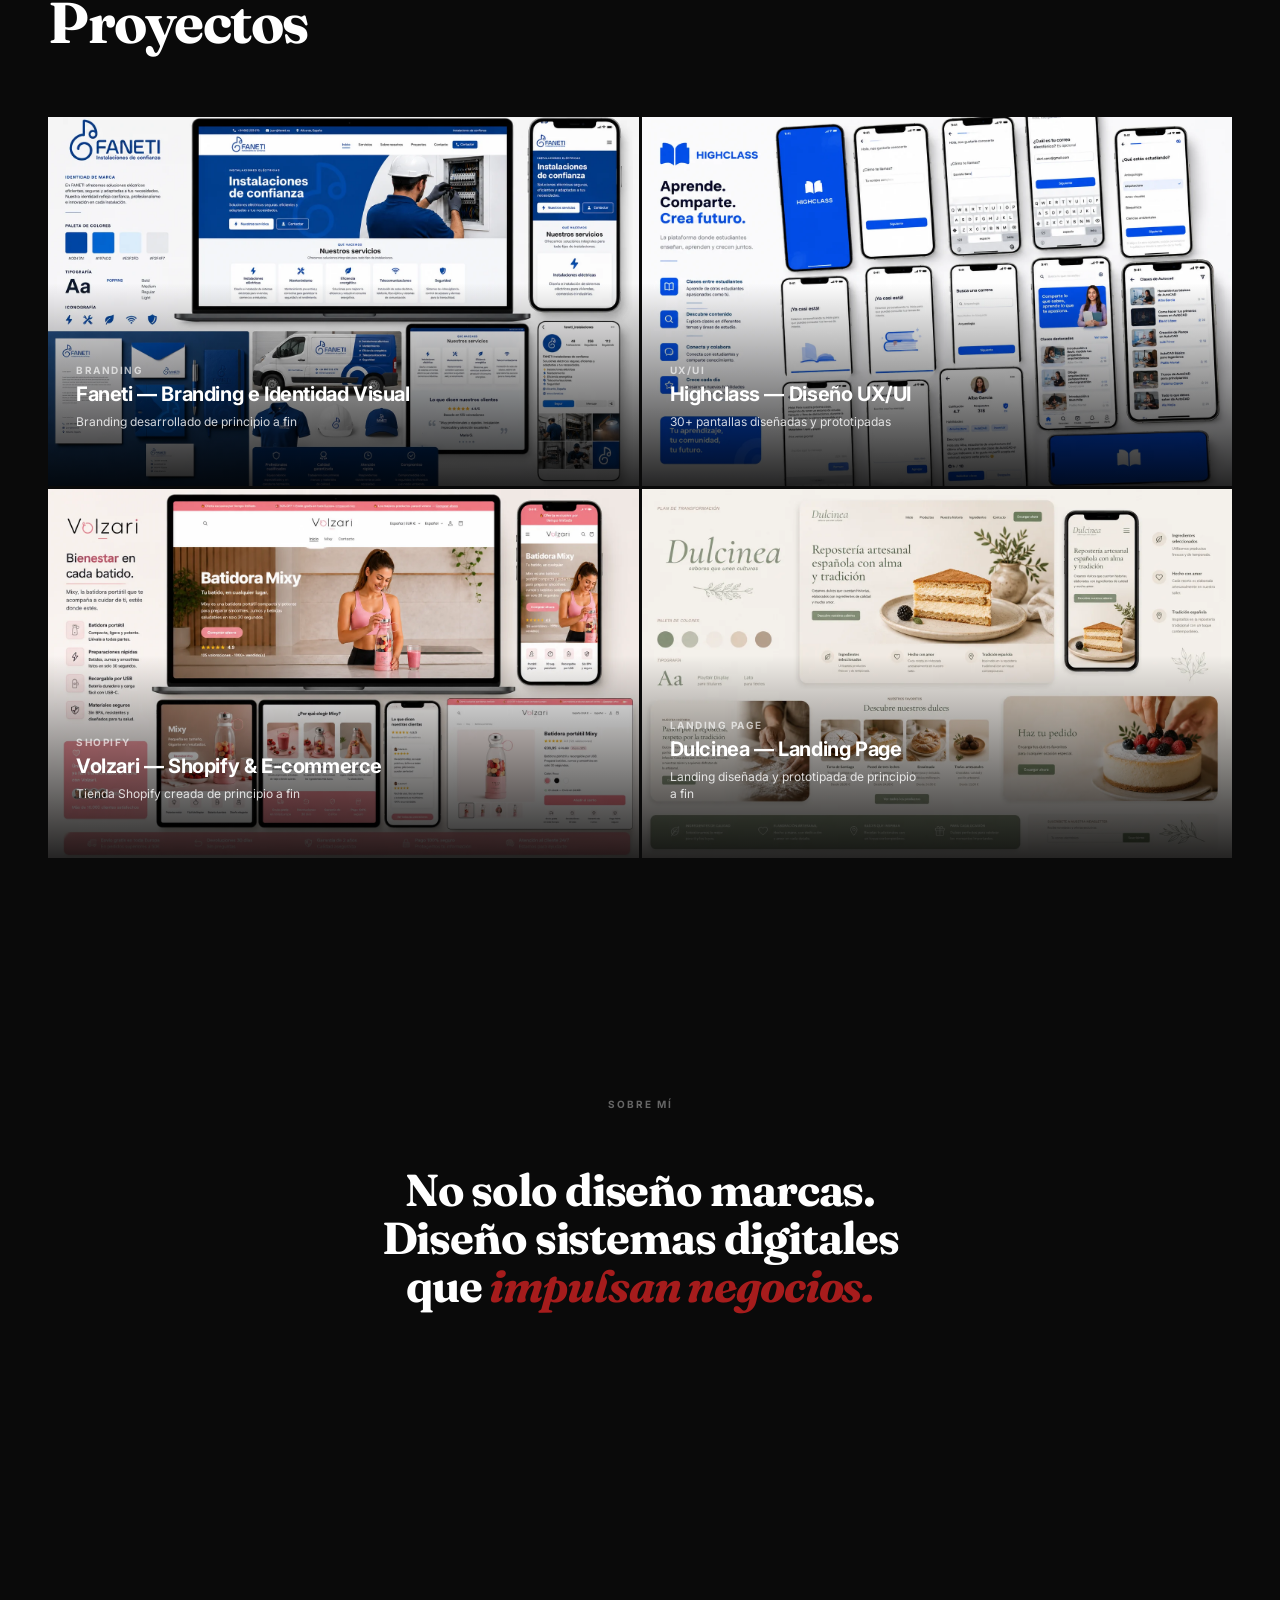
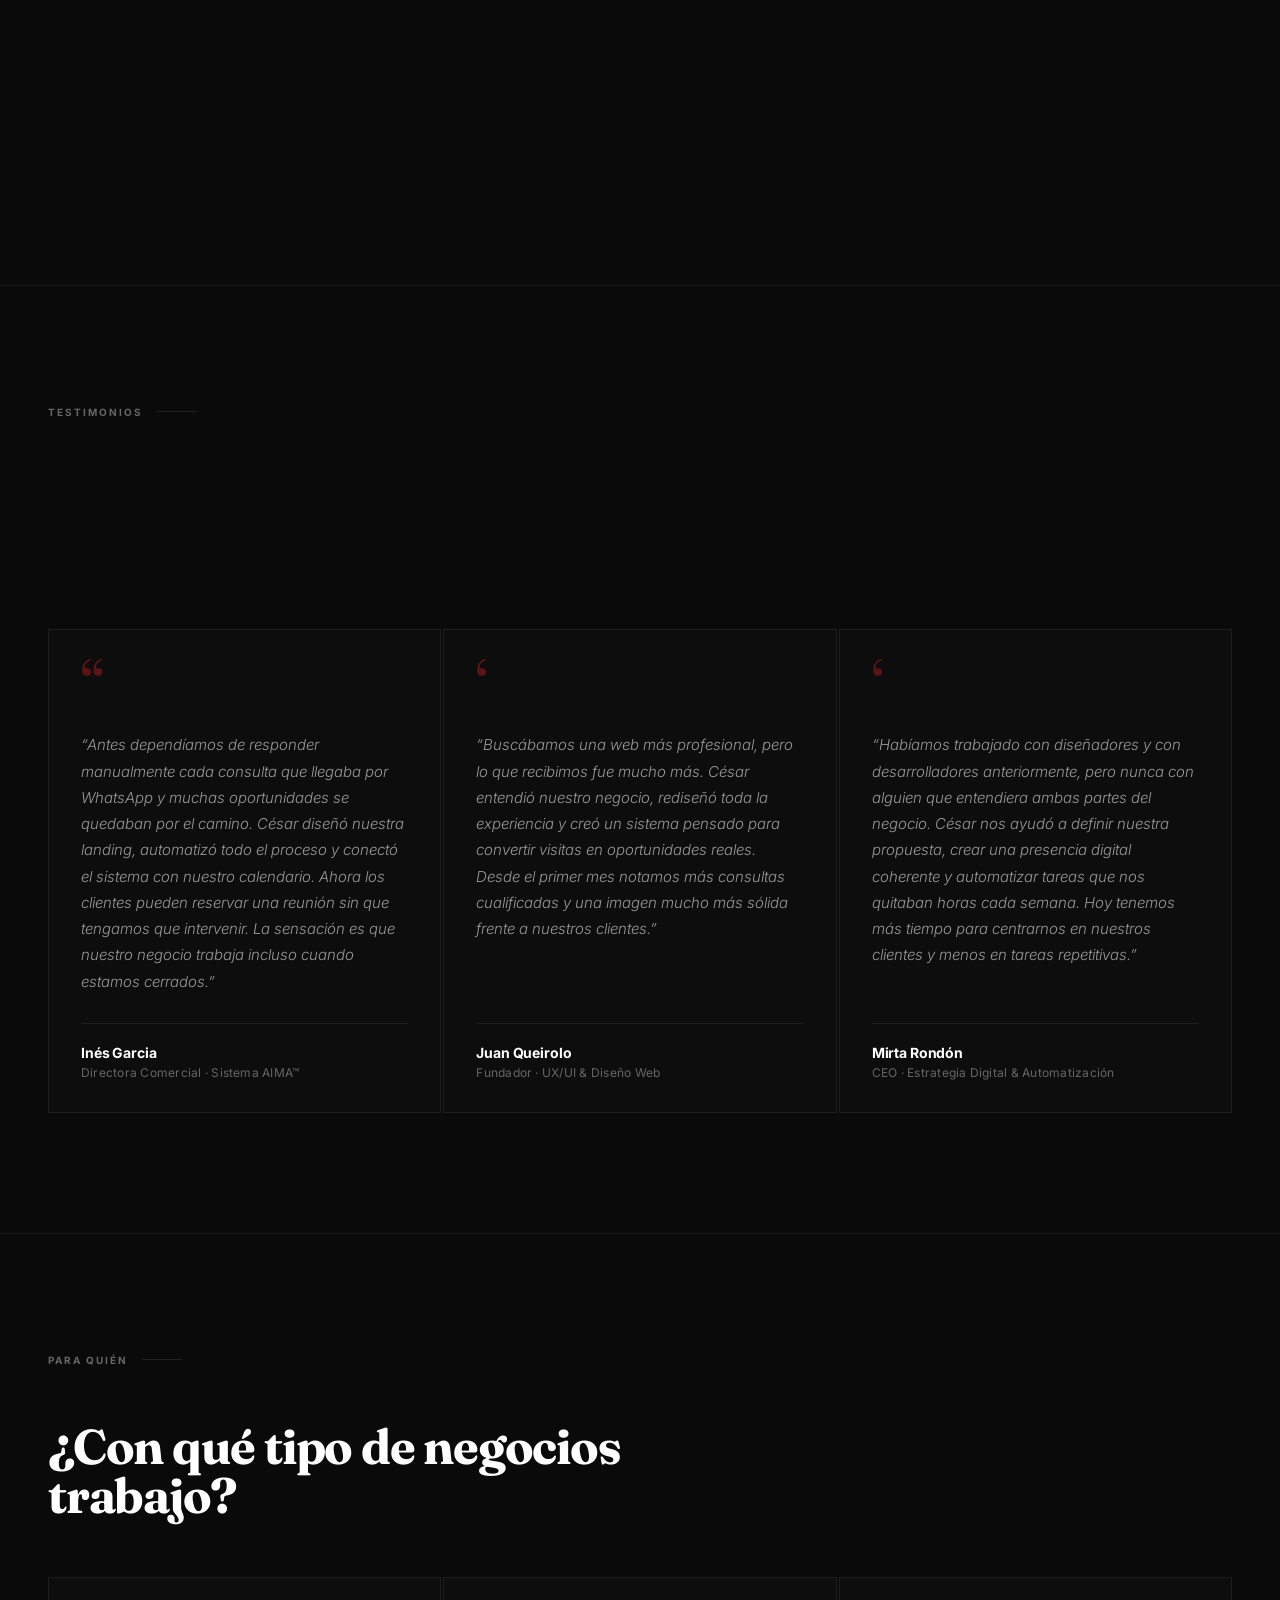
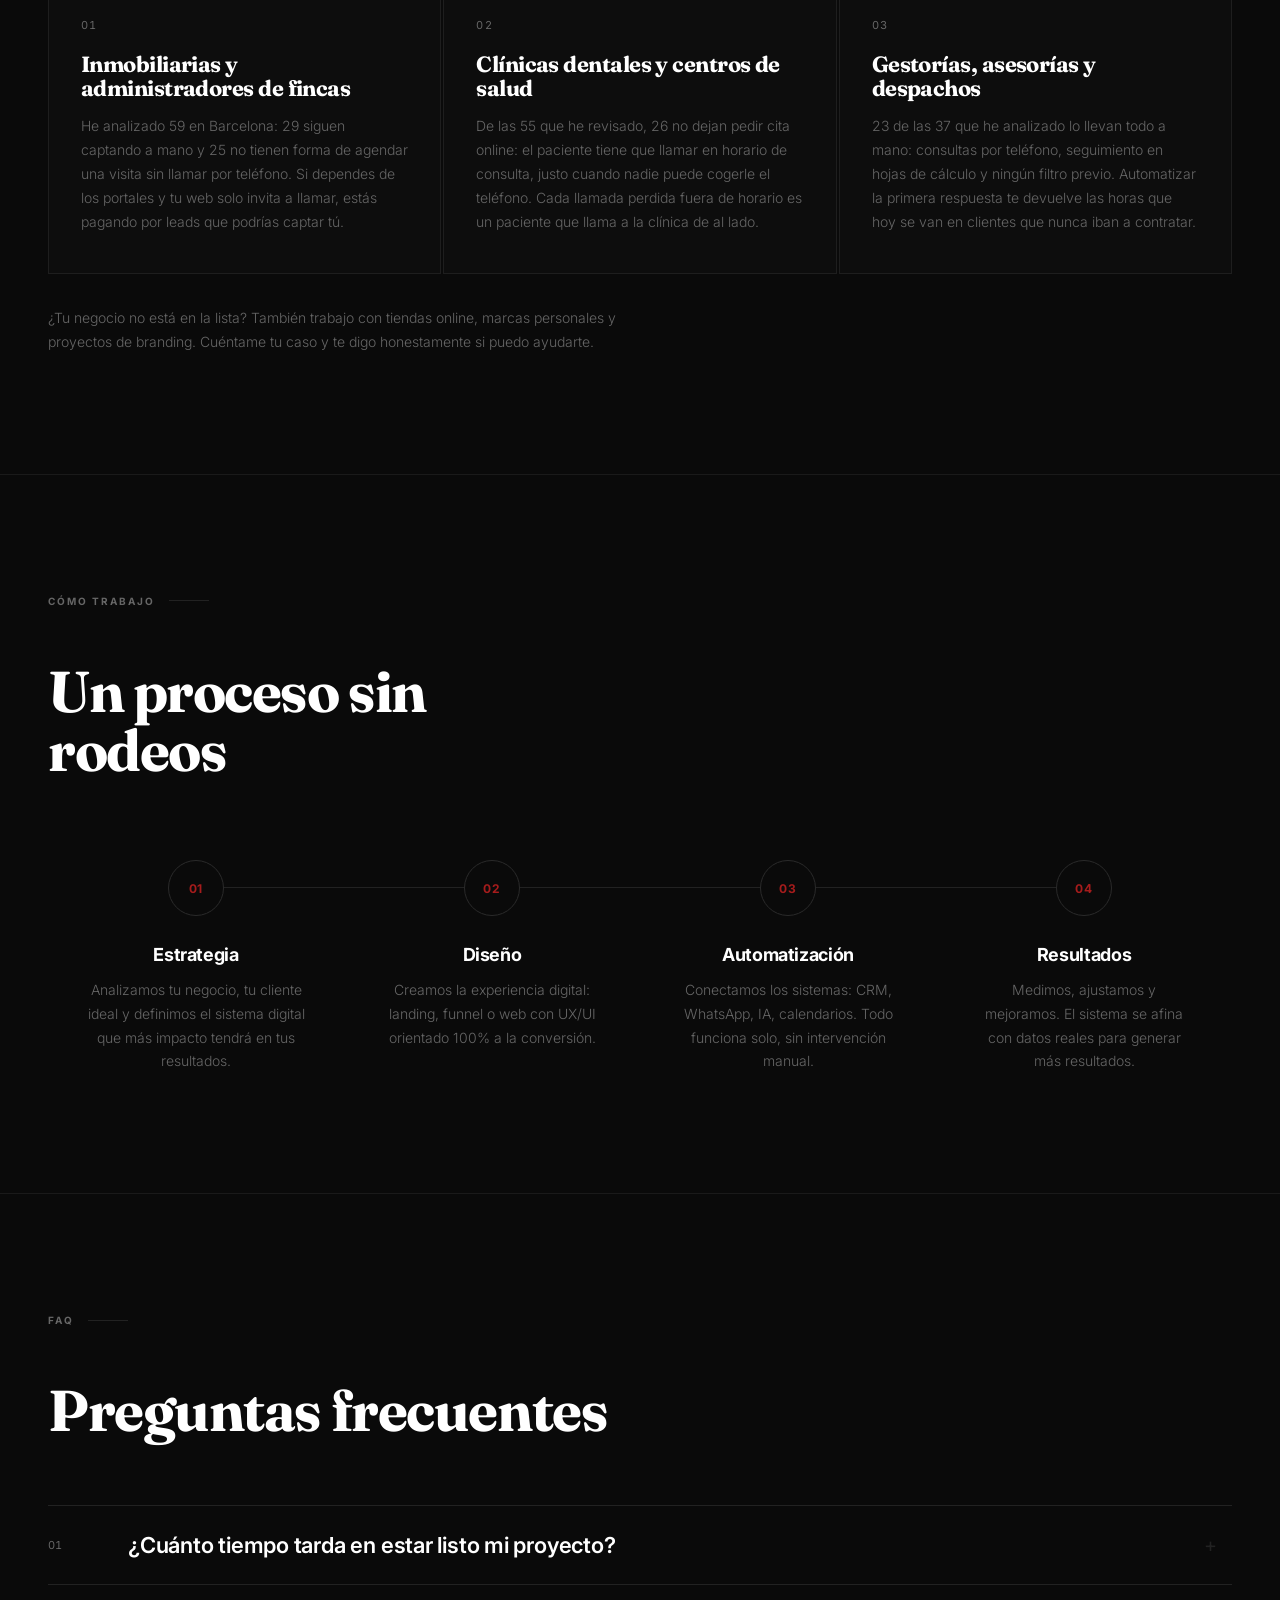
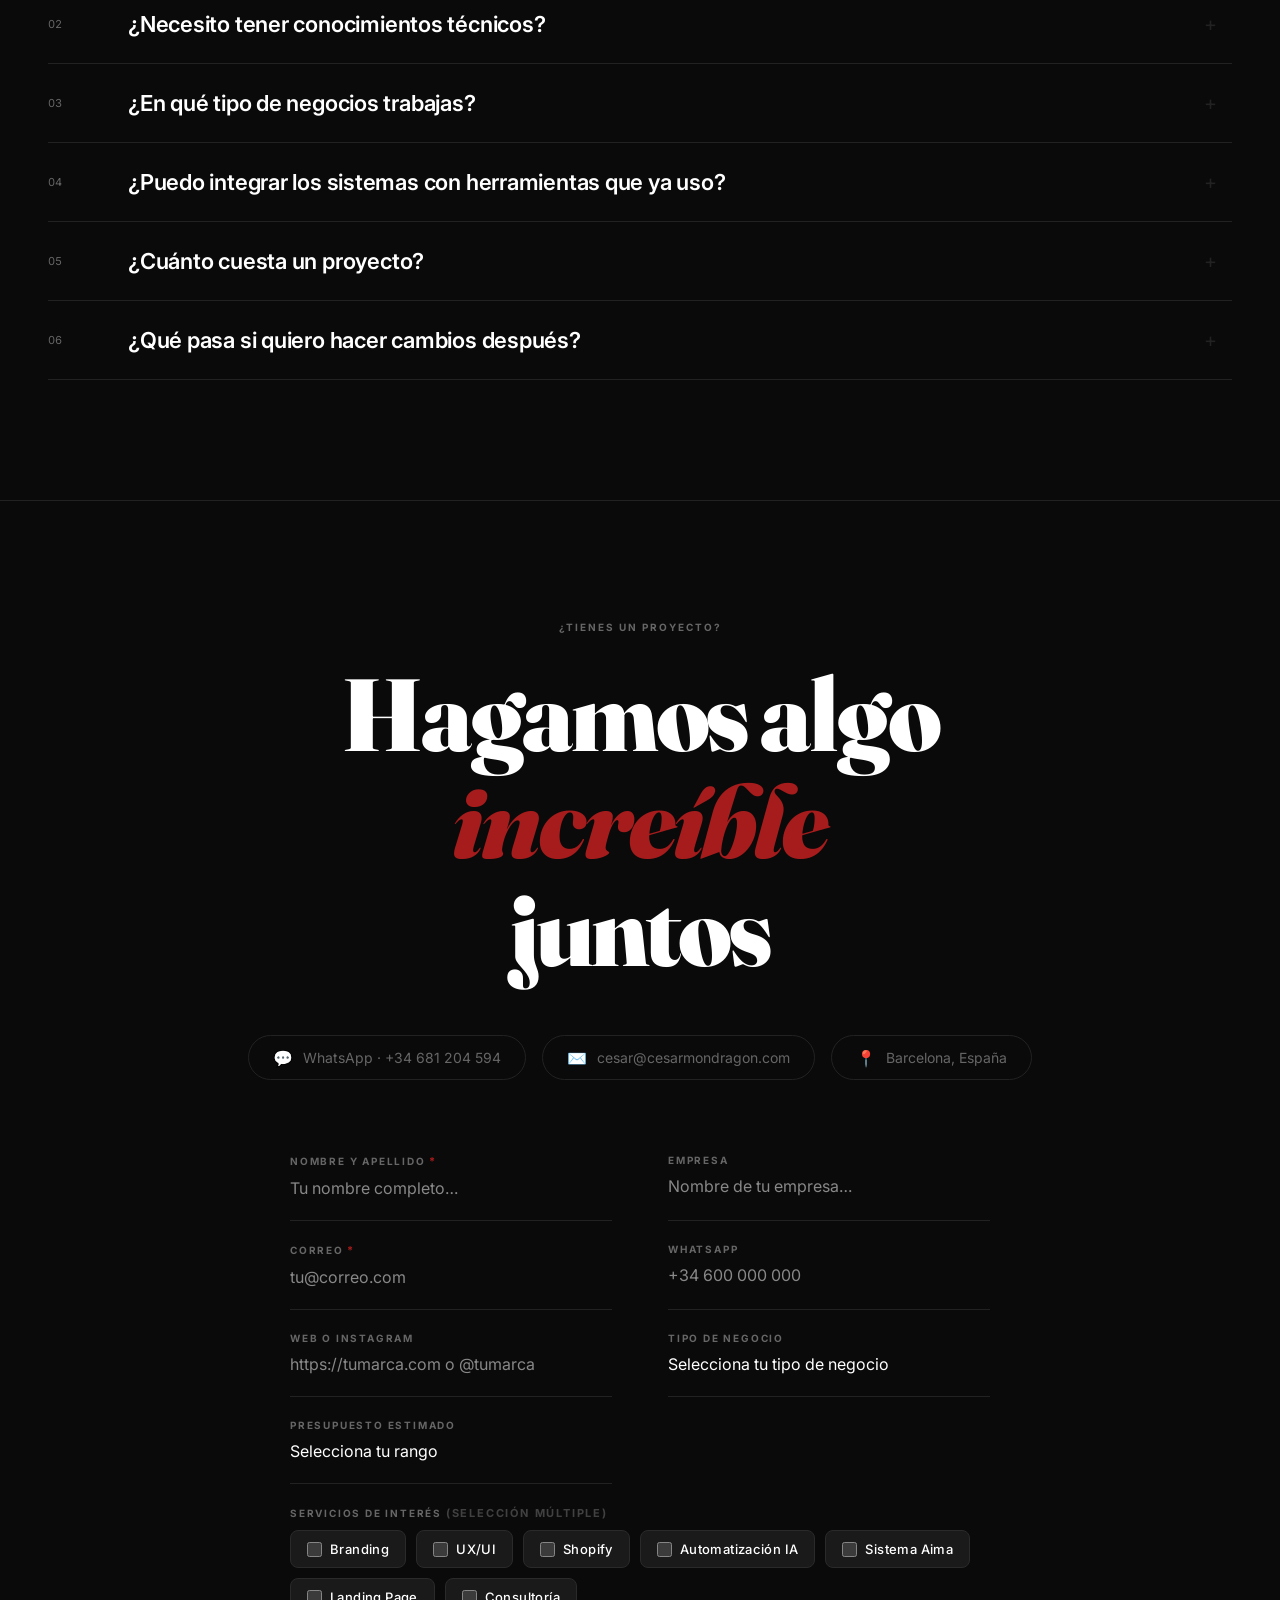
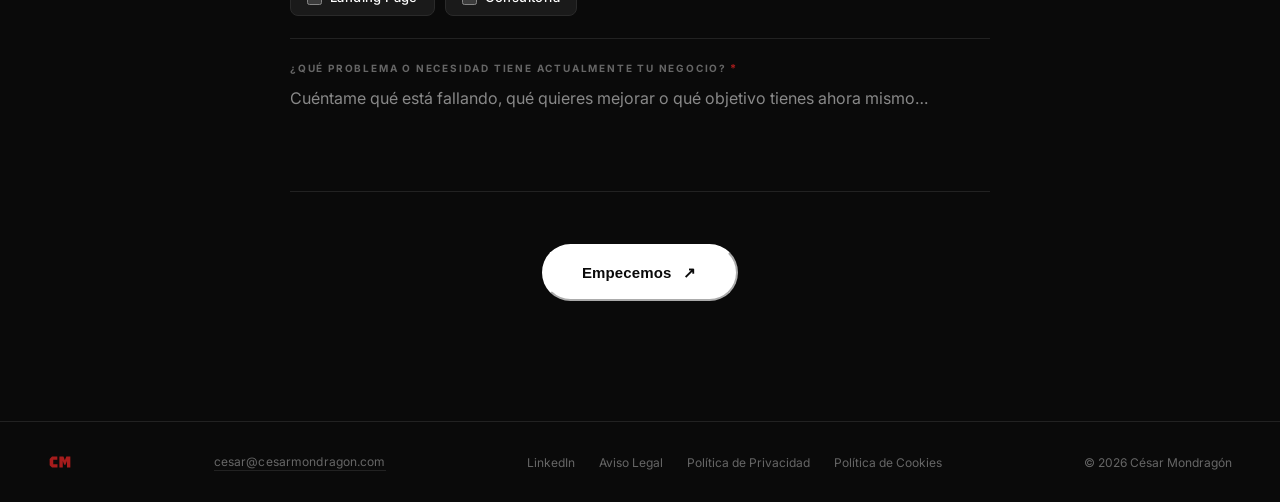
==== commit d0062fcb: "Merge pull request #8 from Mondragon1404/punto2-landing-inmobiliarias Landing por sector: inmobiliar" ====
--- a/index.html
+++ b/index.html
@@ -722,9 +722,9 @@
         <a href="mailto:cesar@cesarmondragon.com" class="footer-cta">cesar@cesarmondragon.com</a>
         <div class="footer-legal">
             <a href="https://www.linkedin.com/in/cesar-mondragon/" target="_blank" rel="noopener">LinkedIn</a>
-            <a href="aviso-legal.html">Aviso Legal</a>
-            <a href="privacidad.html">Política de Privacidad</a>
-            <a href="cookies.html">Política de Cookies</a>
+            <a href="/aviso-legal">Aviso Legal</a>
+            <a href="/privacidad">Política de Privacidad</a>
+            <a href="/cookies">Política de Cookies</a>
         </div>
         <span class="footer-copy">© 2026 César Mondragón</span>
     </footer>
@@ -780,7 +780,7 @@
 
     <!-- COOKIE BANNER -->
     <div class="cookie-banner" id="cookieBanner">
-        <p class="cookie-text">Usamos cookies para mejorar tu experiencia. <a href="cookies.html">Más información</a></p>
+        <p class="cookie-text">Usamos cookies para mejorar tu experiencia. <a href="/cookies">Más información</a></p>
         <div class="cookie-btns">
             <button class="cookie-btn cookie-reject" id="cookieReject">Solo esenciales</button>
             <button class="cookie-btn cookie-accept" id="cookieAccept">Aceptar todas</button>
--- a/assets/style.css
+++ b/assets/style.css
@@ -1954,4 +1954,130 @@
         .testimonio-author{display:flex;flex-direction:column;gap:4px;border-top:1px solid #1e1e1e;padding-top:20px;}
         .testimonio-name{font-size:14px;font-weight:700;color:var(--color-white);letter-spacing:-.01em;}
         .testimonio-role{font-size:12px;color:var(--color-text-muted);font-weight:400;letter-spacing:.02em;}
-        @media(max-width:900px){.testimonios-grid{grid-template-columns:1fr;}}+        @media(max-width:900px){.testimonios-grid{grid-template-columns:1fr;}}
+        /* ─── LANDINGS POR SECTOR (inmobiliarias, clinicas-dentales, gestorias) ─── */
+        .lp-nav { justify-content: space-between; }
+        .lp-nav .btn-nav { display: inline-flex; }
+
+        #lp-hero {
+            background: var(--color-black);
+            padding-top: 160px;
+            padding-bottom: 100px;
+        }
+        .lp-h1 {
+            max-width: 16ch;
+            opacity: 1;
+            transform: none;
+        }
+        .lp-sub {
+            max-width: 62ch;
+            margin-top: 28px;
+            opacity: 1;
+            transform: none;
+        }
+        .lp-actions {
+            display: flex;
+            align-items: center;
+            gap: 28px;
+            flex-wrap: wrap;
+            margin-top: 44px;
+        }
+        .lp-link-alt {
+            font-size: 14px;
+            color: var(--color-text-muted);
+            border-bottom: 1px solid #333;
+            padding-bottom: 2px;
+            transition: color .2s, border-color .2s;
+        }
+        .lp-link-alt:hover { color: var(--color-white); border-color: var(--color-primary); }
+
+        .lp-intro {
+            max-width: 62ch;
+            margin-top: 24px;
+            font-size: 15px;
+            color: var(--color-text-muted);
+            line-height: 1.75;
+            font-weight: 300;
+        }
+
+        /* Bloque de datos: el argumento de autoridad */
+        #lp-datos { background: var(--color-black); border-top: 1px solid #1a1a1a; }
+        .lp-stats {
+            display: grid;
+            grid-template-columns: repeat(4, 1fr);
+            gap: 2px;
+            margin-top: 56px;
+        }
+        .lp-stat {
+            background: #0d0d0d;
+            border: 1px solid #1e1e1e;
+            padding: 36px 28px;
+            transition: border-color .25s;
+        }
+        .lp-stat:hover { border-color: rgba(166,28,28,.35); }
+        .lp-stat-num {
+            font-family: var(--font-display);
+            font-size: 46px;
+            font-weight: 900;
+            line-height: 1;
+            color: var(--color-primary);
+            letter-spacing: -.03em;
+            font-variant-numeric: tabular-nums;
+            margin-bottom: 18px;
+        }
+        .lp-stat-de {
+            font-size: 20px;
+            font-weight: 700;
+            color: var(--color-text-muted);
+        }
+        .lp-stat-title {
+            font-family: var(--font-display);
+            font-size: 19px;
+            font-weight: 700;
+            letter-spacing: -.02em;
+            line-height: 1.15;
+            margin-bottom: 12px;
+        }
+        .lp-stat-desc {
+            font-size: 14px;
+            color: var(--color-text-muted);
+            line-height: 1.7;
+            font-weight: 300;
+        }
+
+        #lp-coste { background: var(--color-black); border-top: 1px solid #1a1a1a; }
+        #lp-como  { background: var(--color-black); border-top: 1px solid #1a1a1a; }
+
+        #lp-prueba { background: var(--color-black); border-top: 1px solid #1a1a1a; }
+        .lp-quote {
+            max-width: 74ch;
+            margin: 40px 0 0;
+            padding-left: 28px;
+            border-left: 2px solid var(--color-primary);
+        }
+        .lp-quote p {
+            font-size: 17px;
+            line-height: 1.75;
+            font-weight: 300;
+            font-style: italic;
+            color: var(--color-neutral-400);
+        }
+        .lp-quote footer {
+            margin-top: 20px;
+            font-size: 13px;
+            font-style: normal;
+            color: var(--color-text-muted);
+        }
+        .lp-quote footer strong { color: var(--color-white); font-weight: 700; }
+
+        #lp-cta { background: var(--color-black); border-top: 1px solid #1a1a1a; }
+
+        @media (max-width: 1100px) {
+            .lp-stats { grid-template-columns: repeat(2, 1fr); }
+        }
+        @media (max-width: 900px) {
+            #lp-hero { padding-top: 128px; padding-bottom: 72px; }
+            .lp-h1, .lp-sub { max-width: 100%; }
+            .lp-stats { grid-template-columns: 1fr; }
+            .lp-actions { gap: 20px; }
+        }
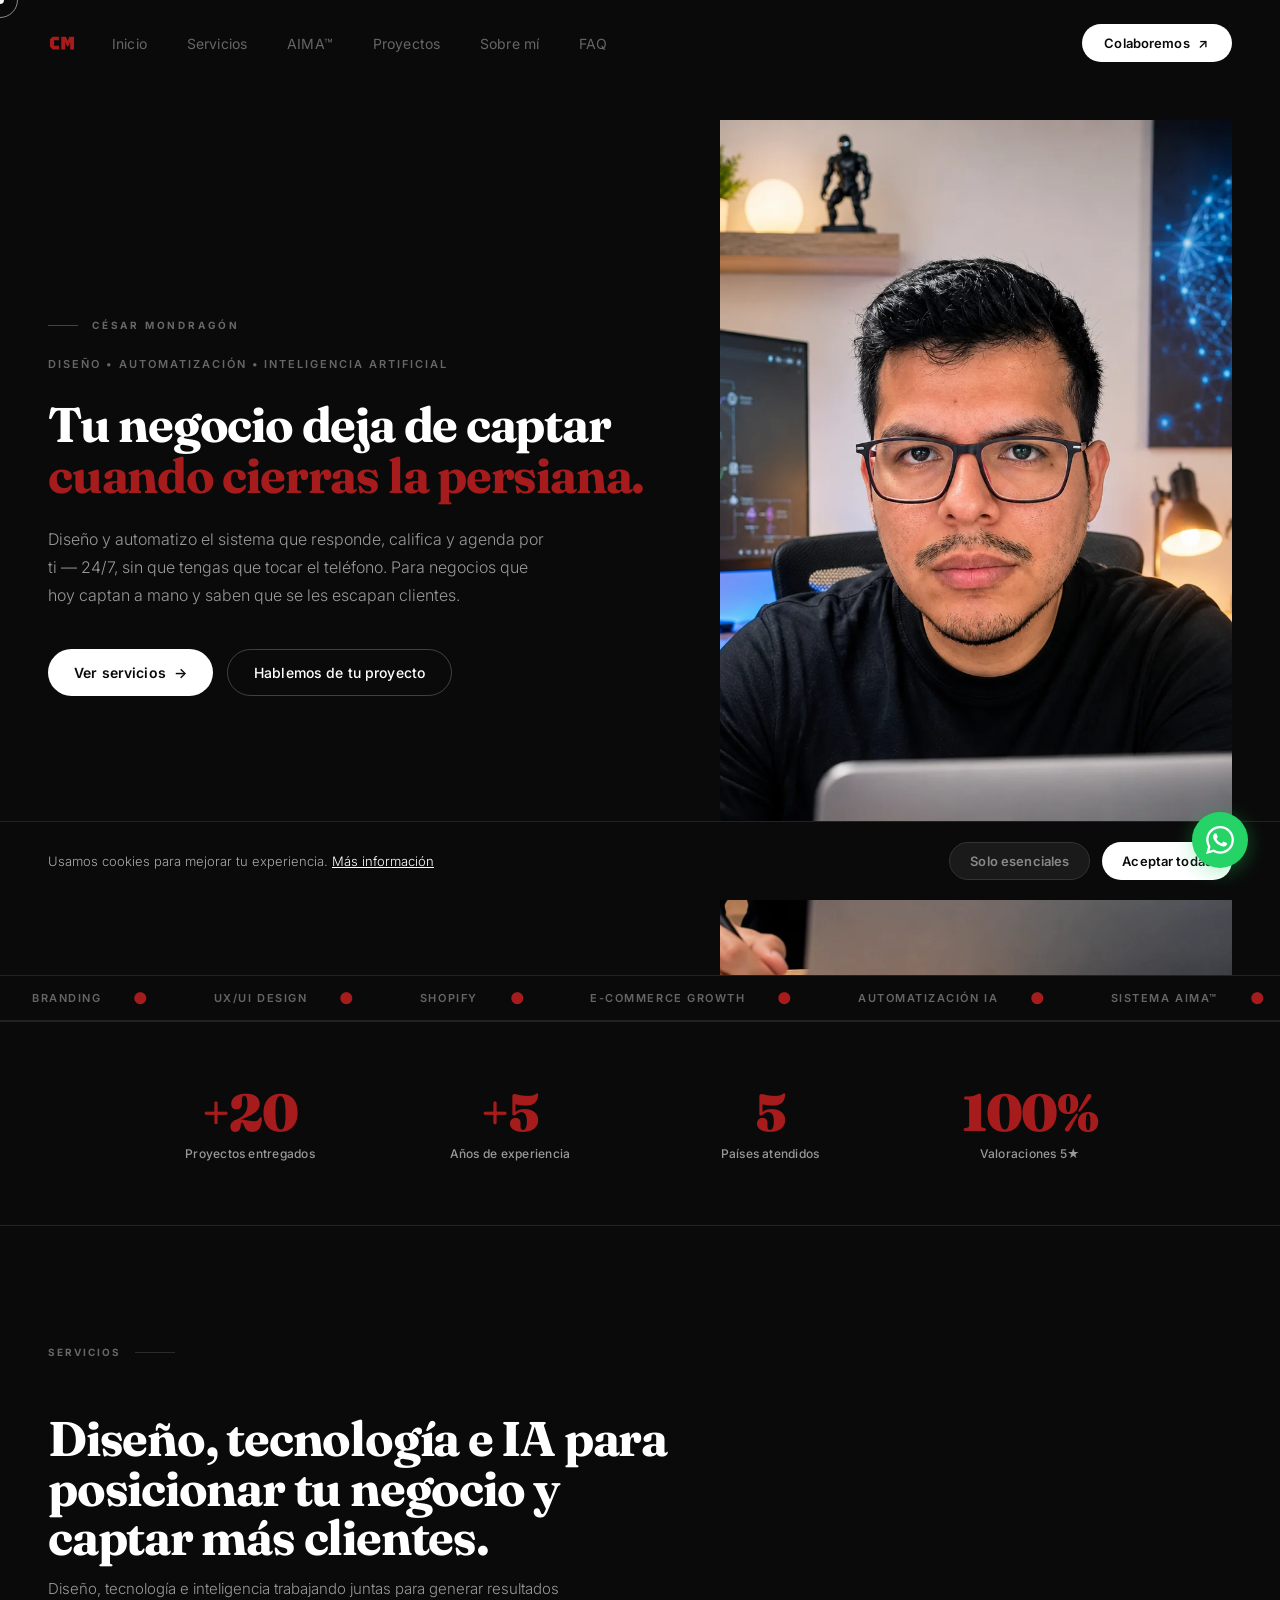
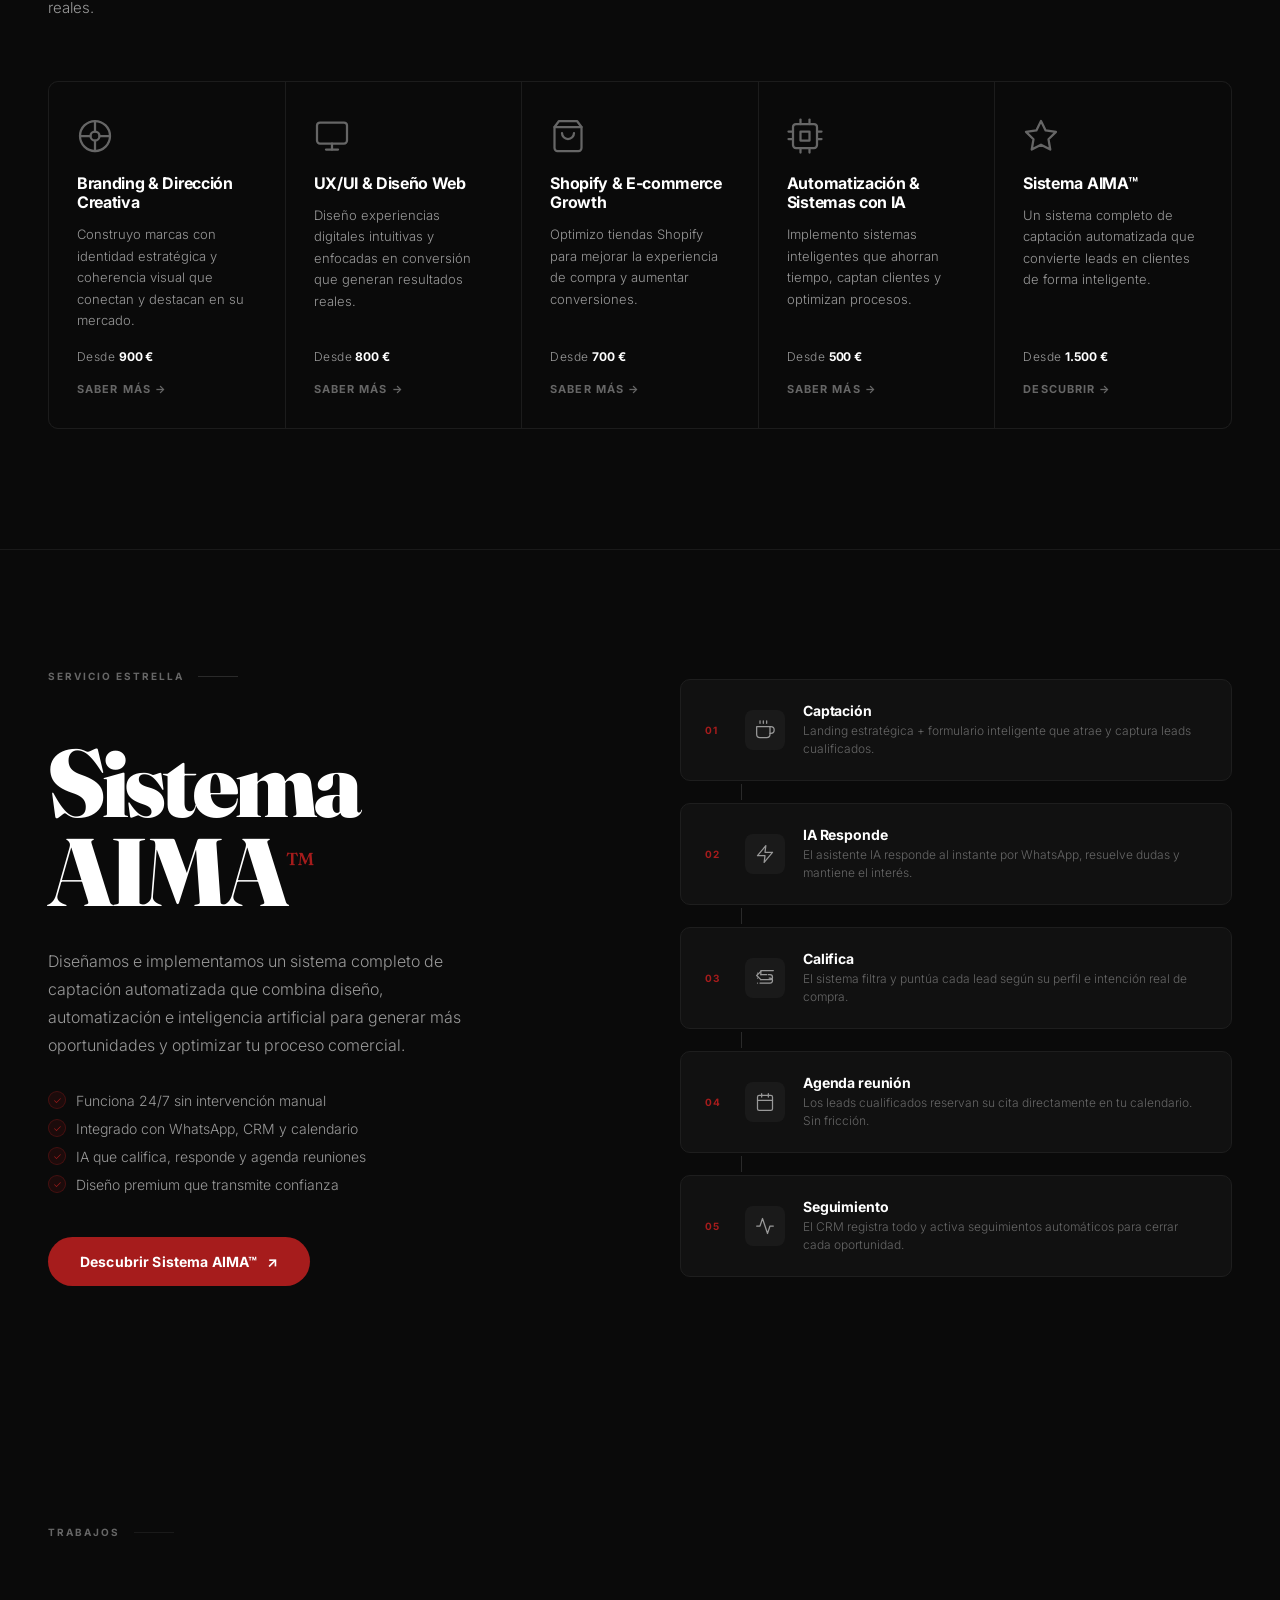
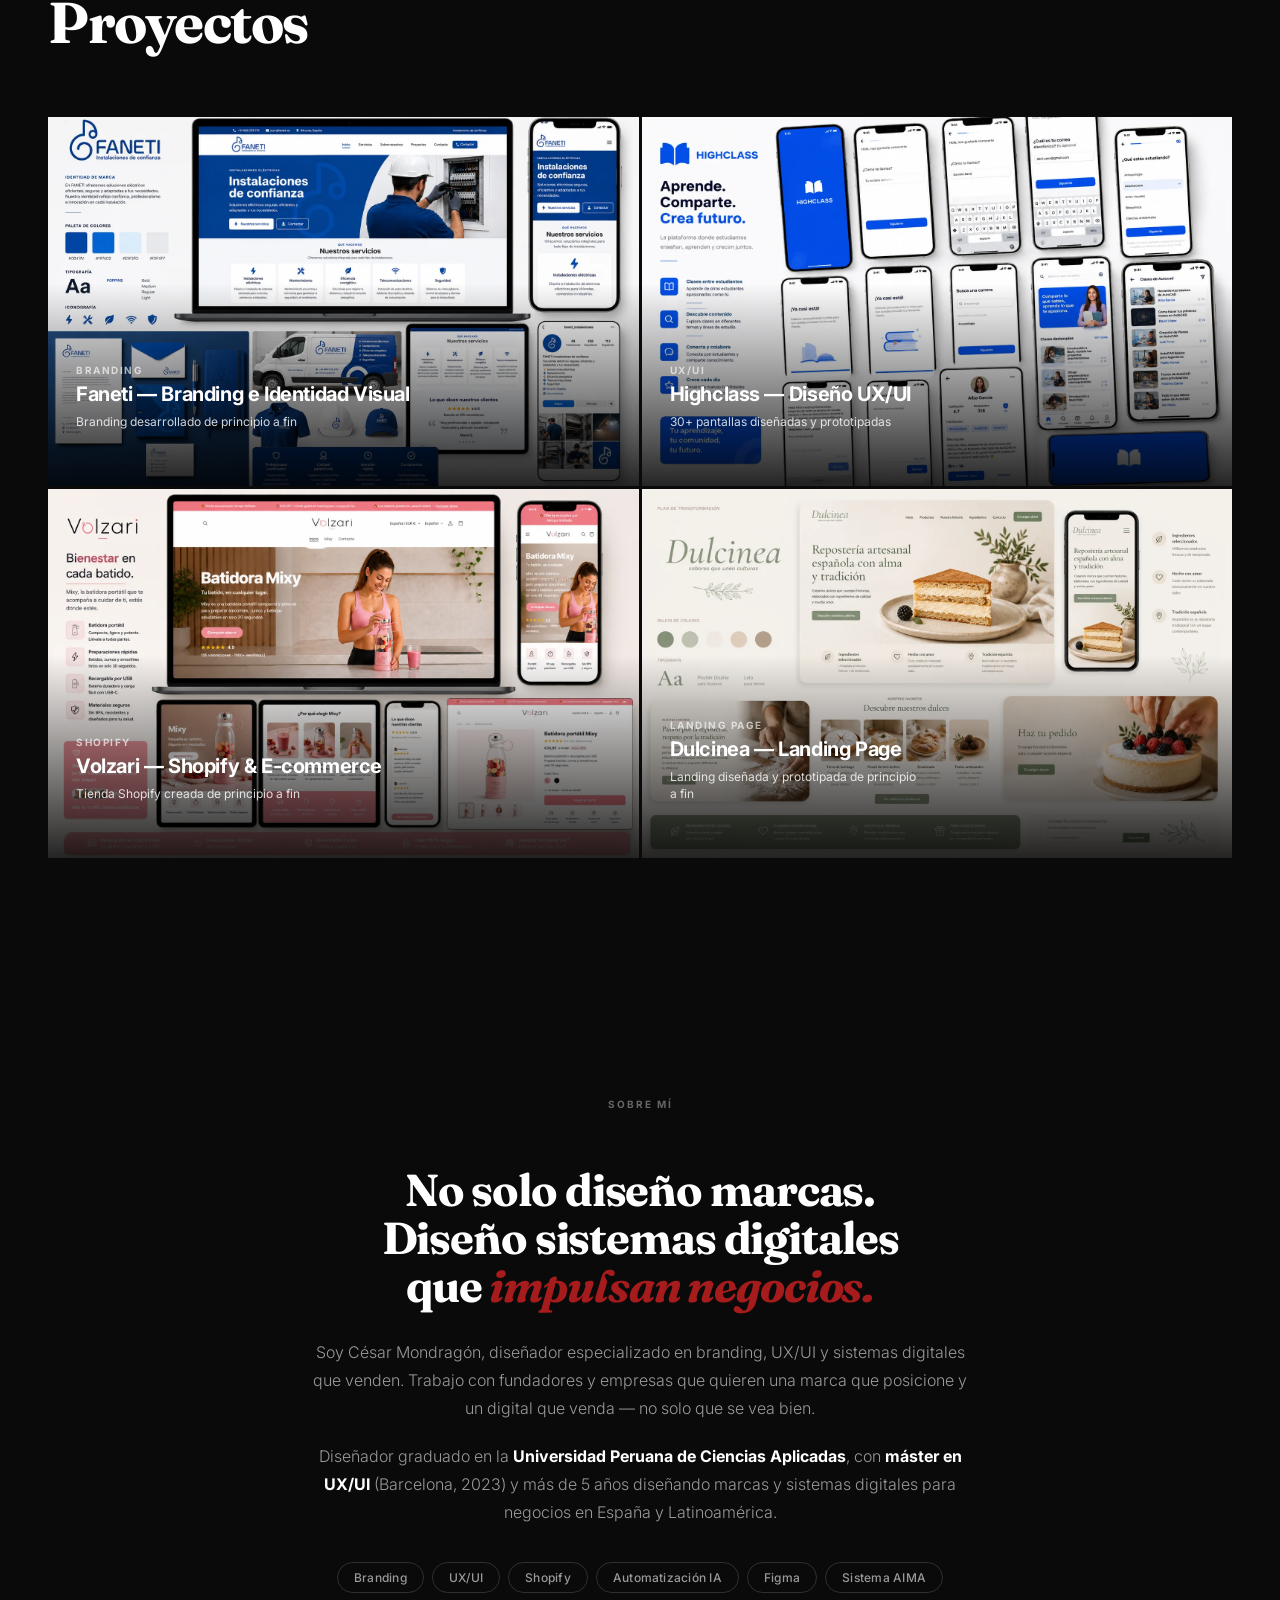
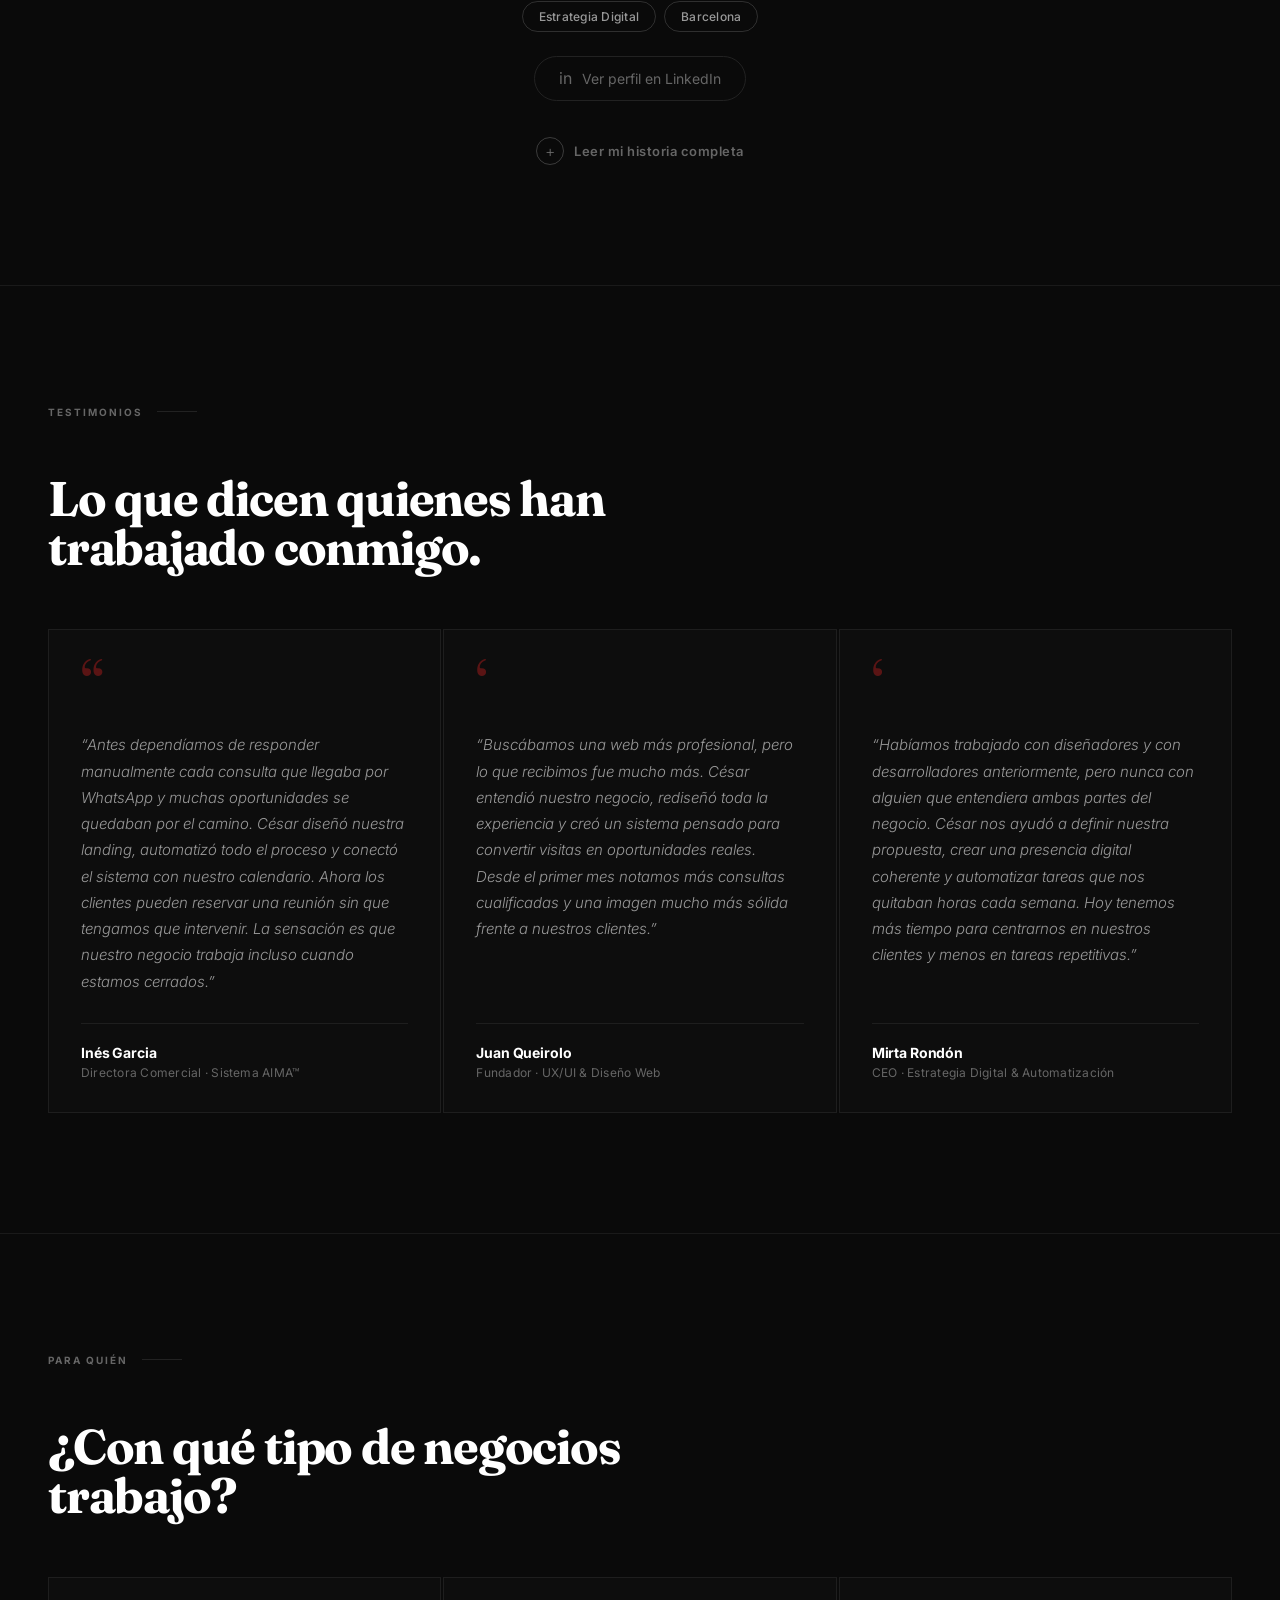
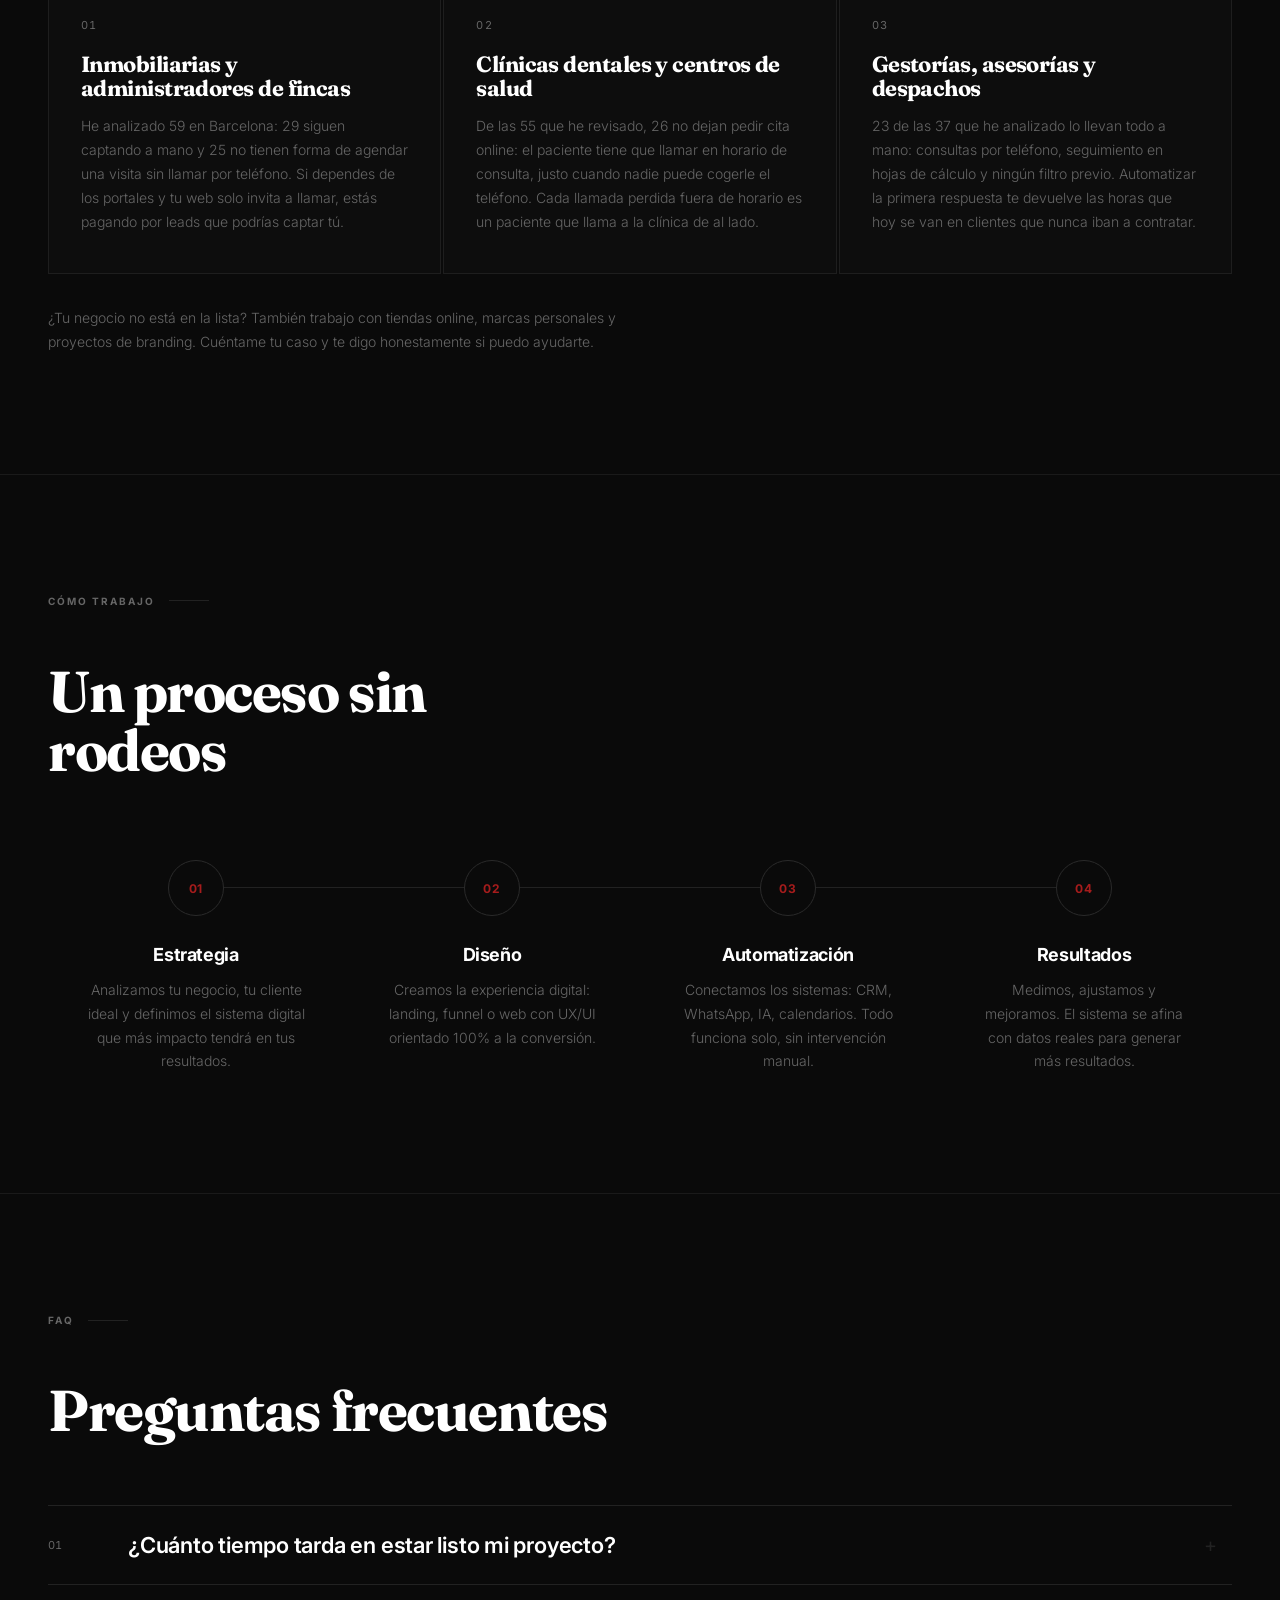
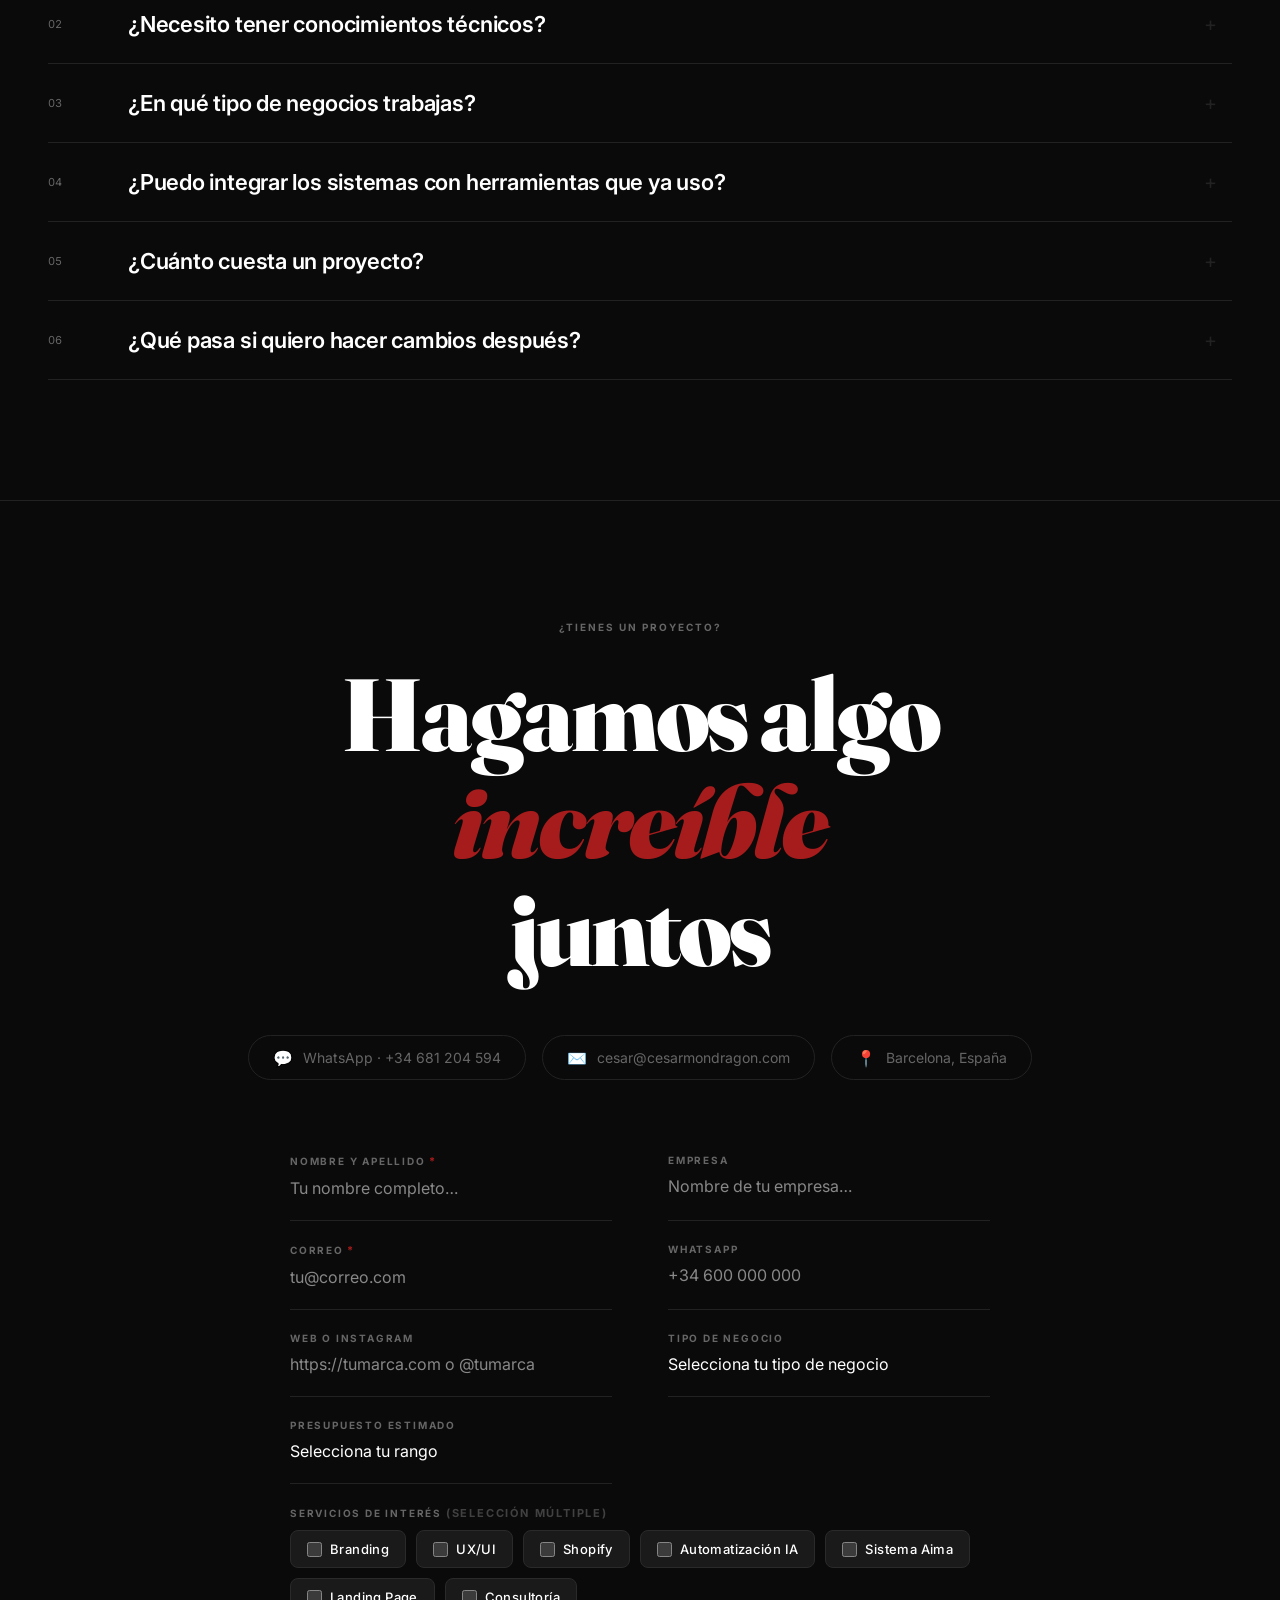
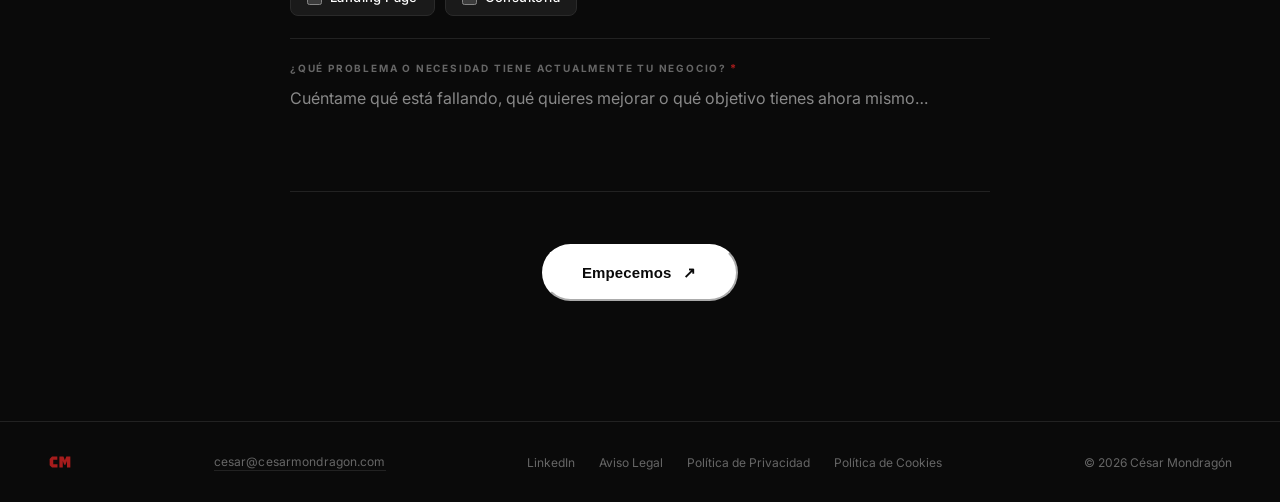
==== commit 81f7d9d3: "Merge pull request #9 from Mondragon1404/fix-landing-desktop Arreglar ratón invisible y proporciones" ====
--- a/index.html
+++ b/index.html
@@ -194,7 +194,7 @@
         <div class="hero-content">
             <p class="hero-byline" id="heroNameBadge">César Mondragón</p>
             <p class="hero-labels" id="heroLabels">Diseño&nbsp;&bull; Automatización&nbsp;&bull; Inteligencia Artificial</p>
-            <h1 class="hero-heading" id="heroHeading">Tu negocio deja de captar <span class="accent">cuando cierras la persiana</span>.</h1>
+            <h1 class="hero-heading" id="heroHeading">Tu negocio deja de captar <span class="accent">cuando cierras la persiana.</span></h1>
             <p class="hero-desc" id="heroDesc">Diseño y automatizo el sistema que responde, califica y agenda por ti — 24/7, sin que tengas que tocar el teléfono. Para negocios que hoy captan a mano y saben que se les escapan clientes.</p>
             <div class="hero-actions" id="heroActions">
                 <a href="#servicios" class="btn-hero-primary">Ver servicios <span aria-hidden="true">→</span></a>
--- a/assets/style.css
+++ b/assets/style.css
@@ -1964,16 +1964,29 @@
             padding-top: 160px;
             padding-bottom: 100px;
         }
+        /* El hero de la home es una rejilla de dos columnas con la foto a la
+           derecha; aqui es una sola columna, asi que el titular tiene que ser
+           mas ancho y mas grande o deja medio pantallazo vacio al lado. */
         .lp-h1 {
-            max-width: 16ch;
+            max-width: 24ch;
+            font-size: clamp(32px, 5vw, 76px);
+            line-height: 1.02;
             opacity: 1;
             transform: none;
         }
         .lp-sub {
-            max-width: 62ch;
+            max-width: 60ch;
             margin-top: 28px;
+            font-size: 16px;
             opacity: 1;
             transform: none;
+        }
+        /* .cta-title llega a 112px porque en la home es el cierre a pantalla
+           completa. En una landing, despues de todo el contenido, resulta enorme. */
+        #lp-cta .cta-title {
+            font-size: clamp(32px, 4.6vw, 66px);
+            margin-bottom: 28px;
+            max-width: 18ch;
         }
         .lp-actions {
             display: flex;
@@ -2078,6 +2091,8 @@
         @media (max-width: 900px) {
             #lp-hero { padding-top: 128px; padding-bottom: 72px; }
             .lp-h1, .lp-sub { max-width: 100%; }
+            .lp-h1 { font-size: clamp(28px, 8vw, 40px); }
+            #lp-cta .cta-title { font-size: clamp(30px, 9vw, 44px); max-width: 100%; }
             .lp-stats { grid-template-columns: 1fr; }
             .lp-actions { gap: 20px; }
         }
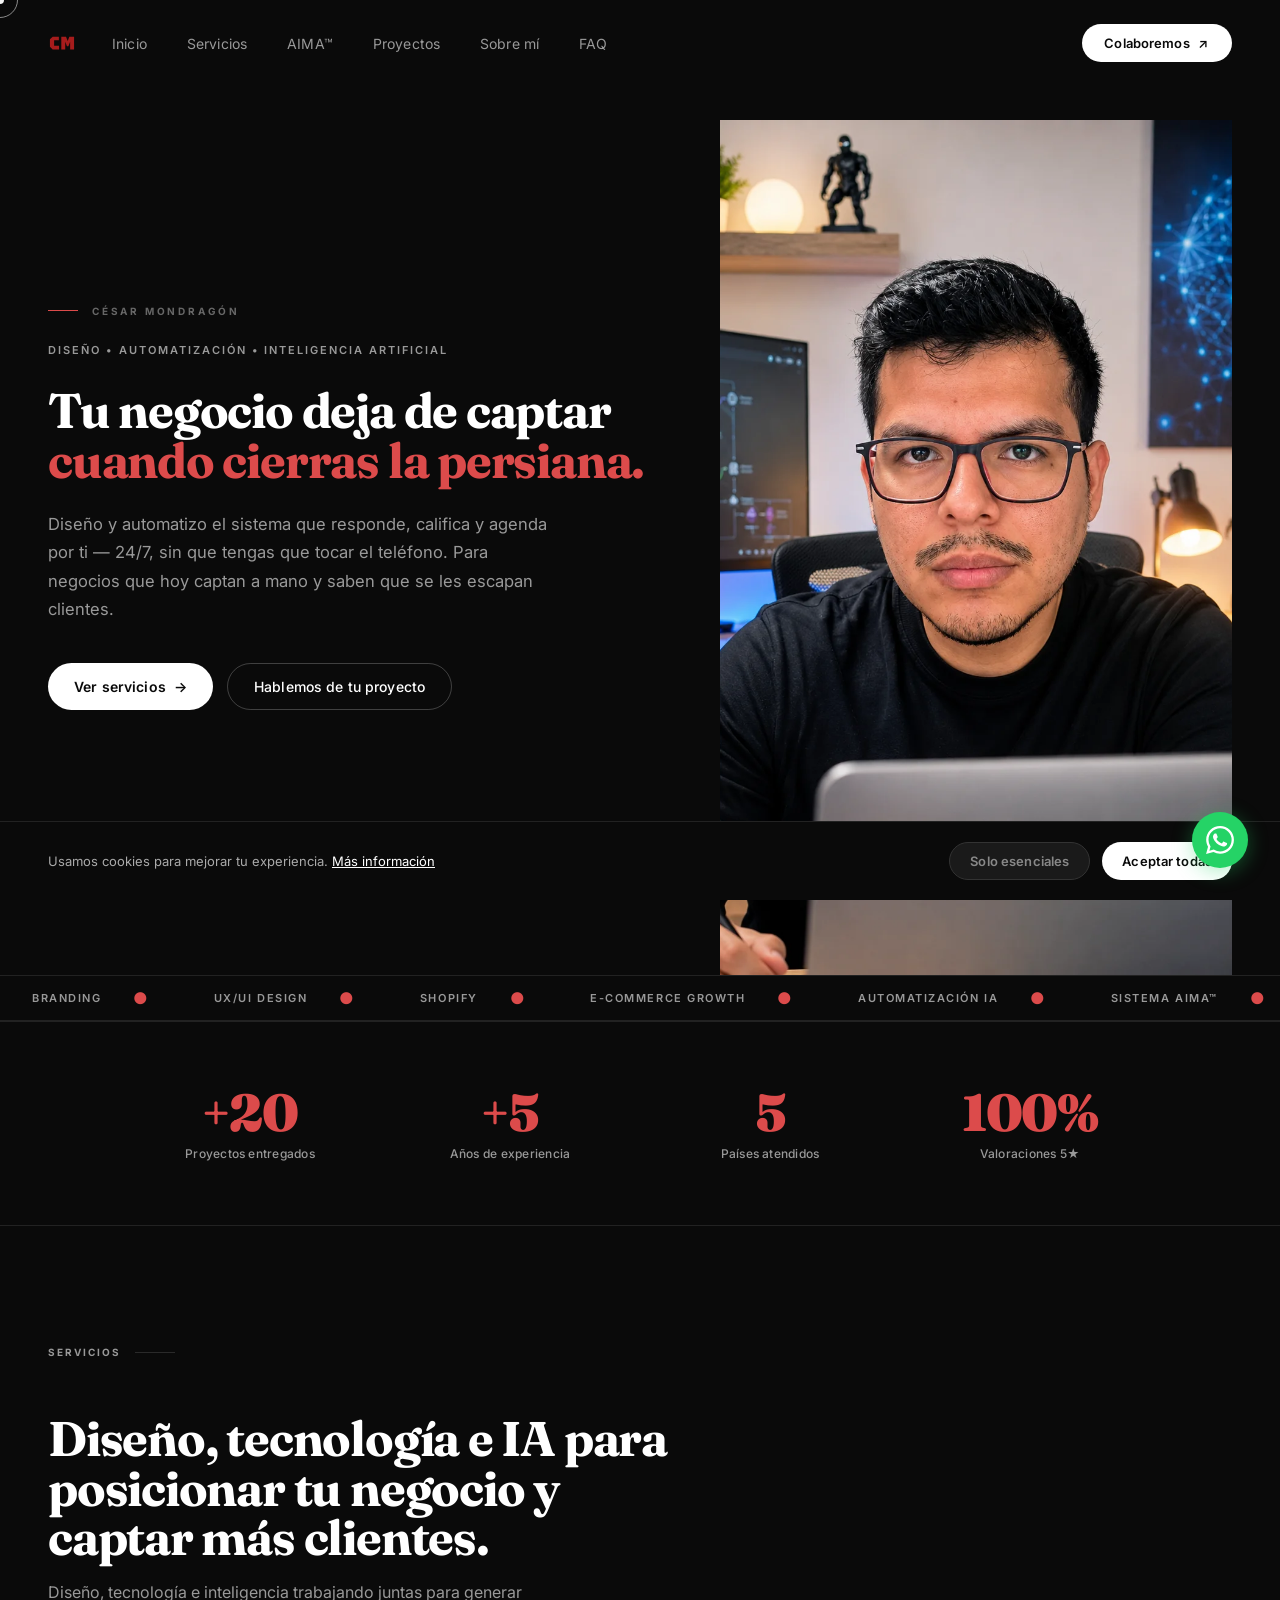
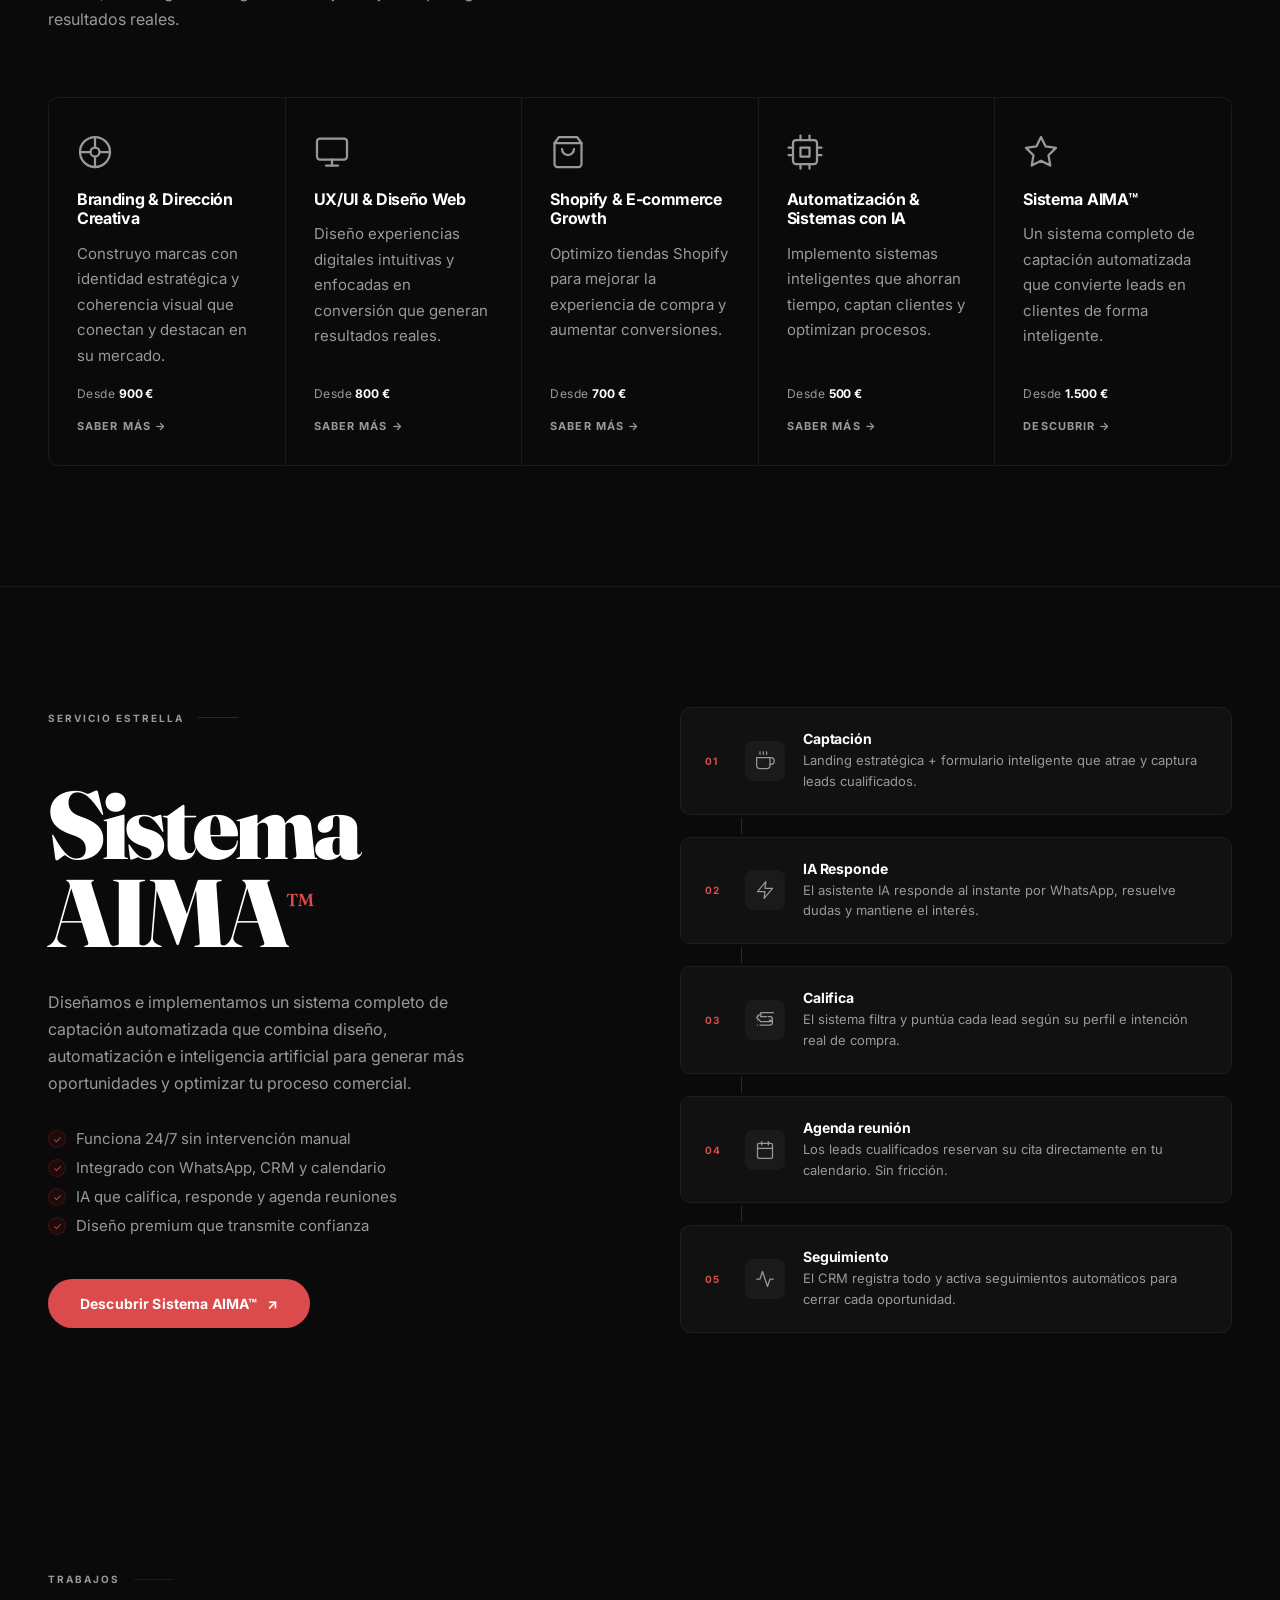
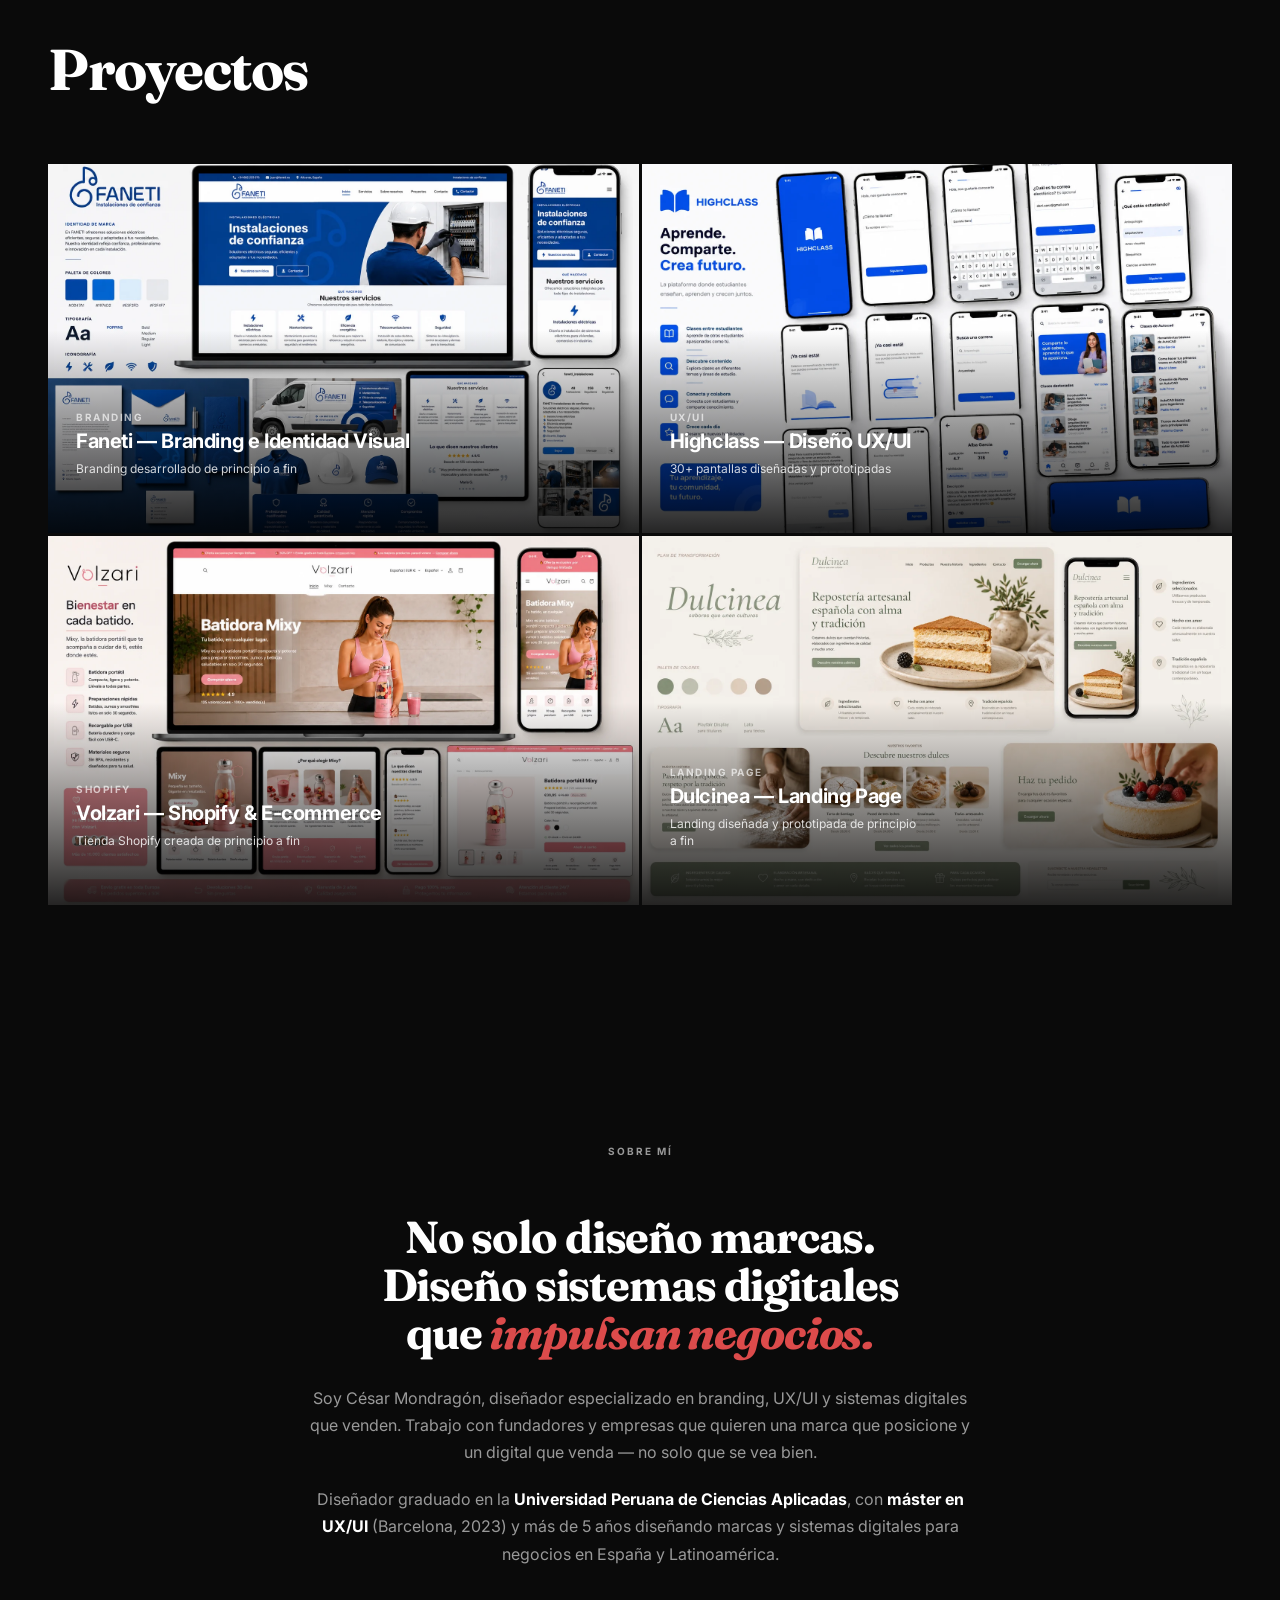
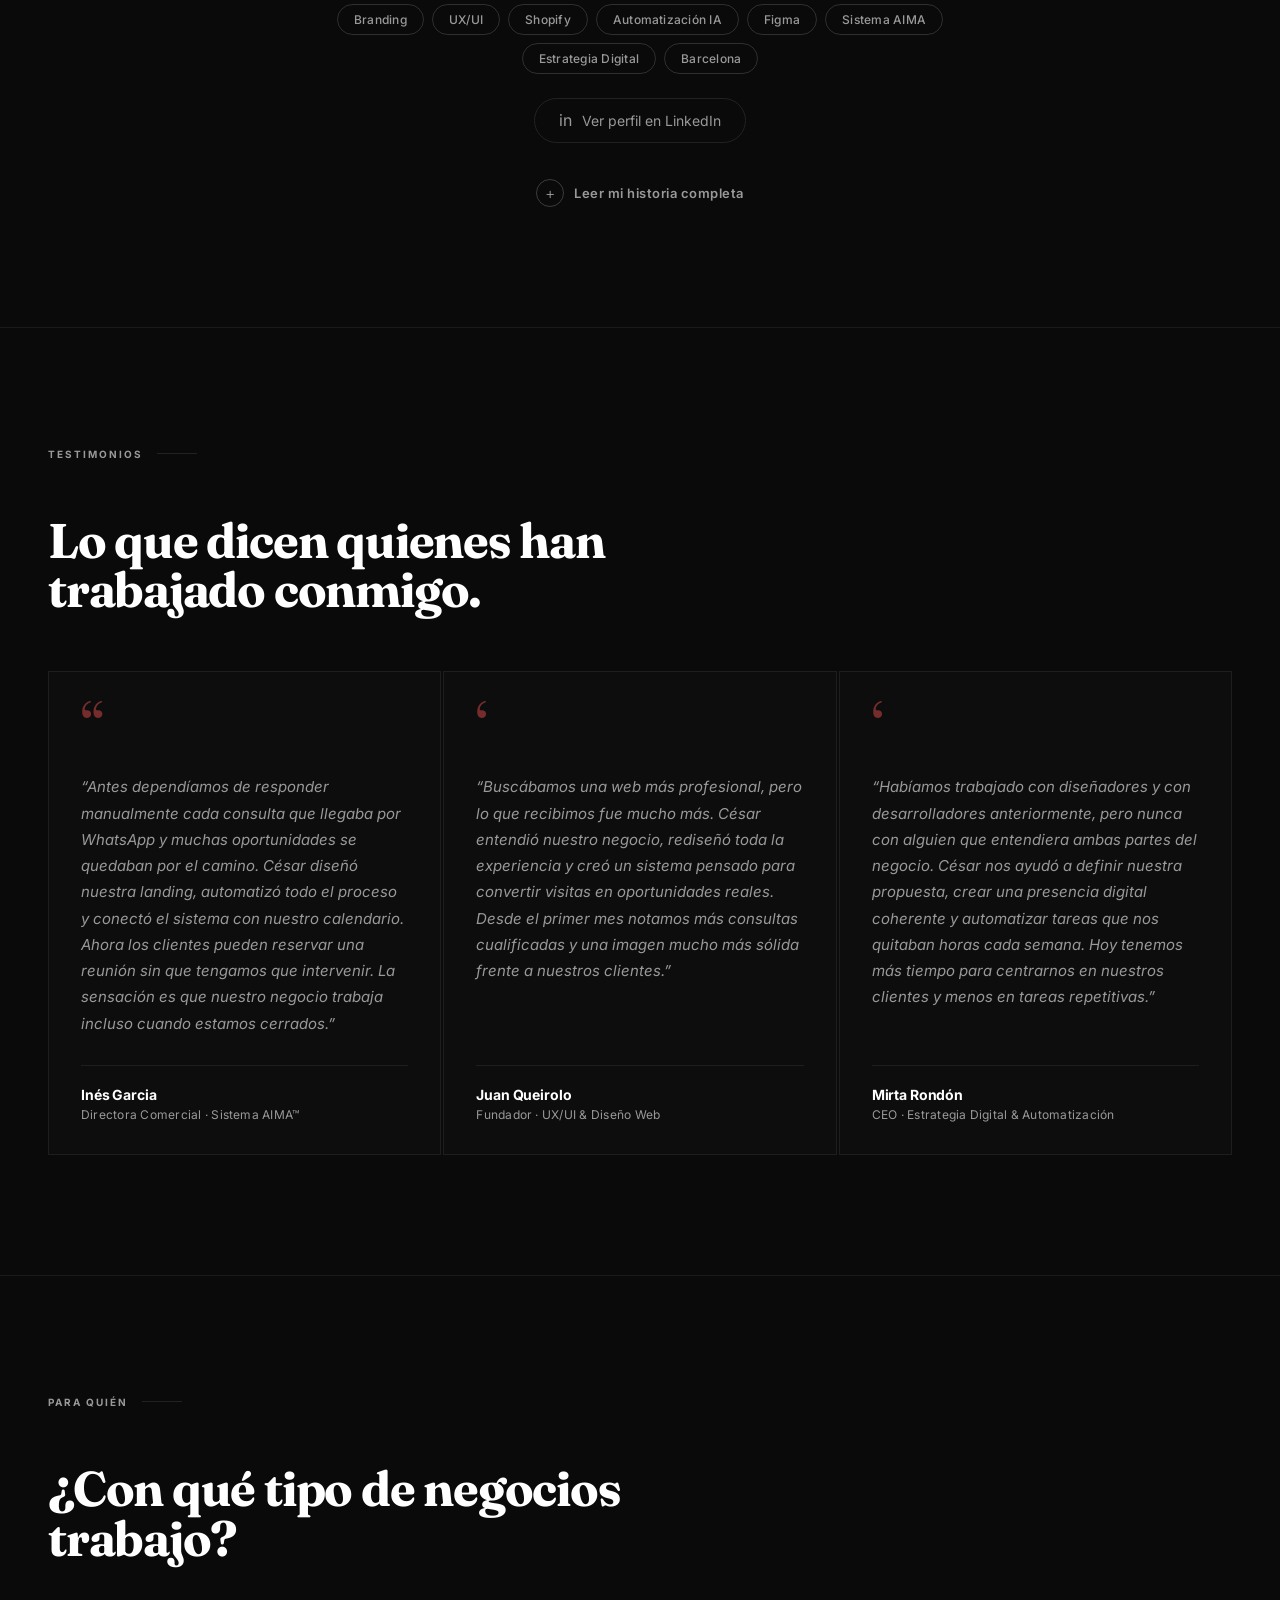
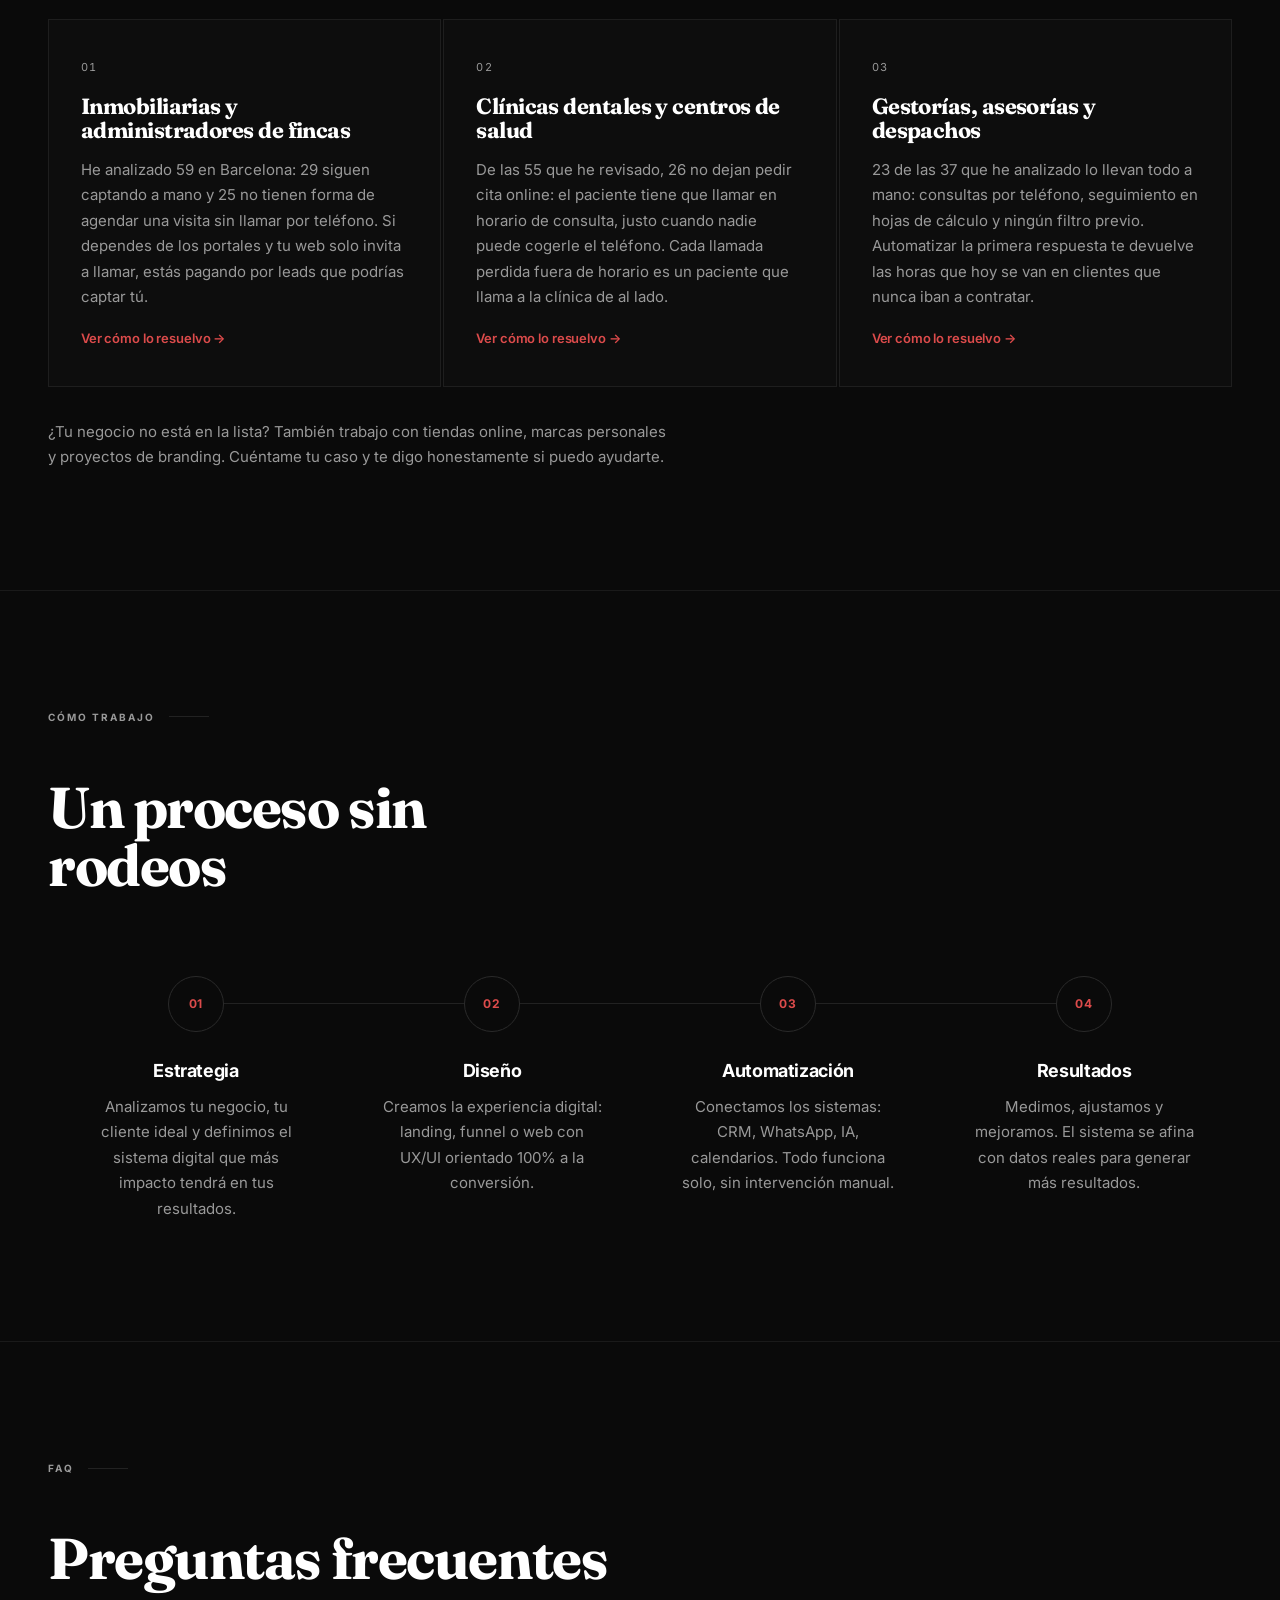
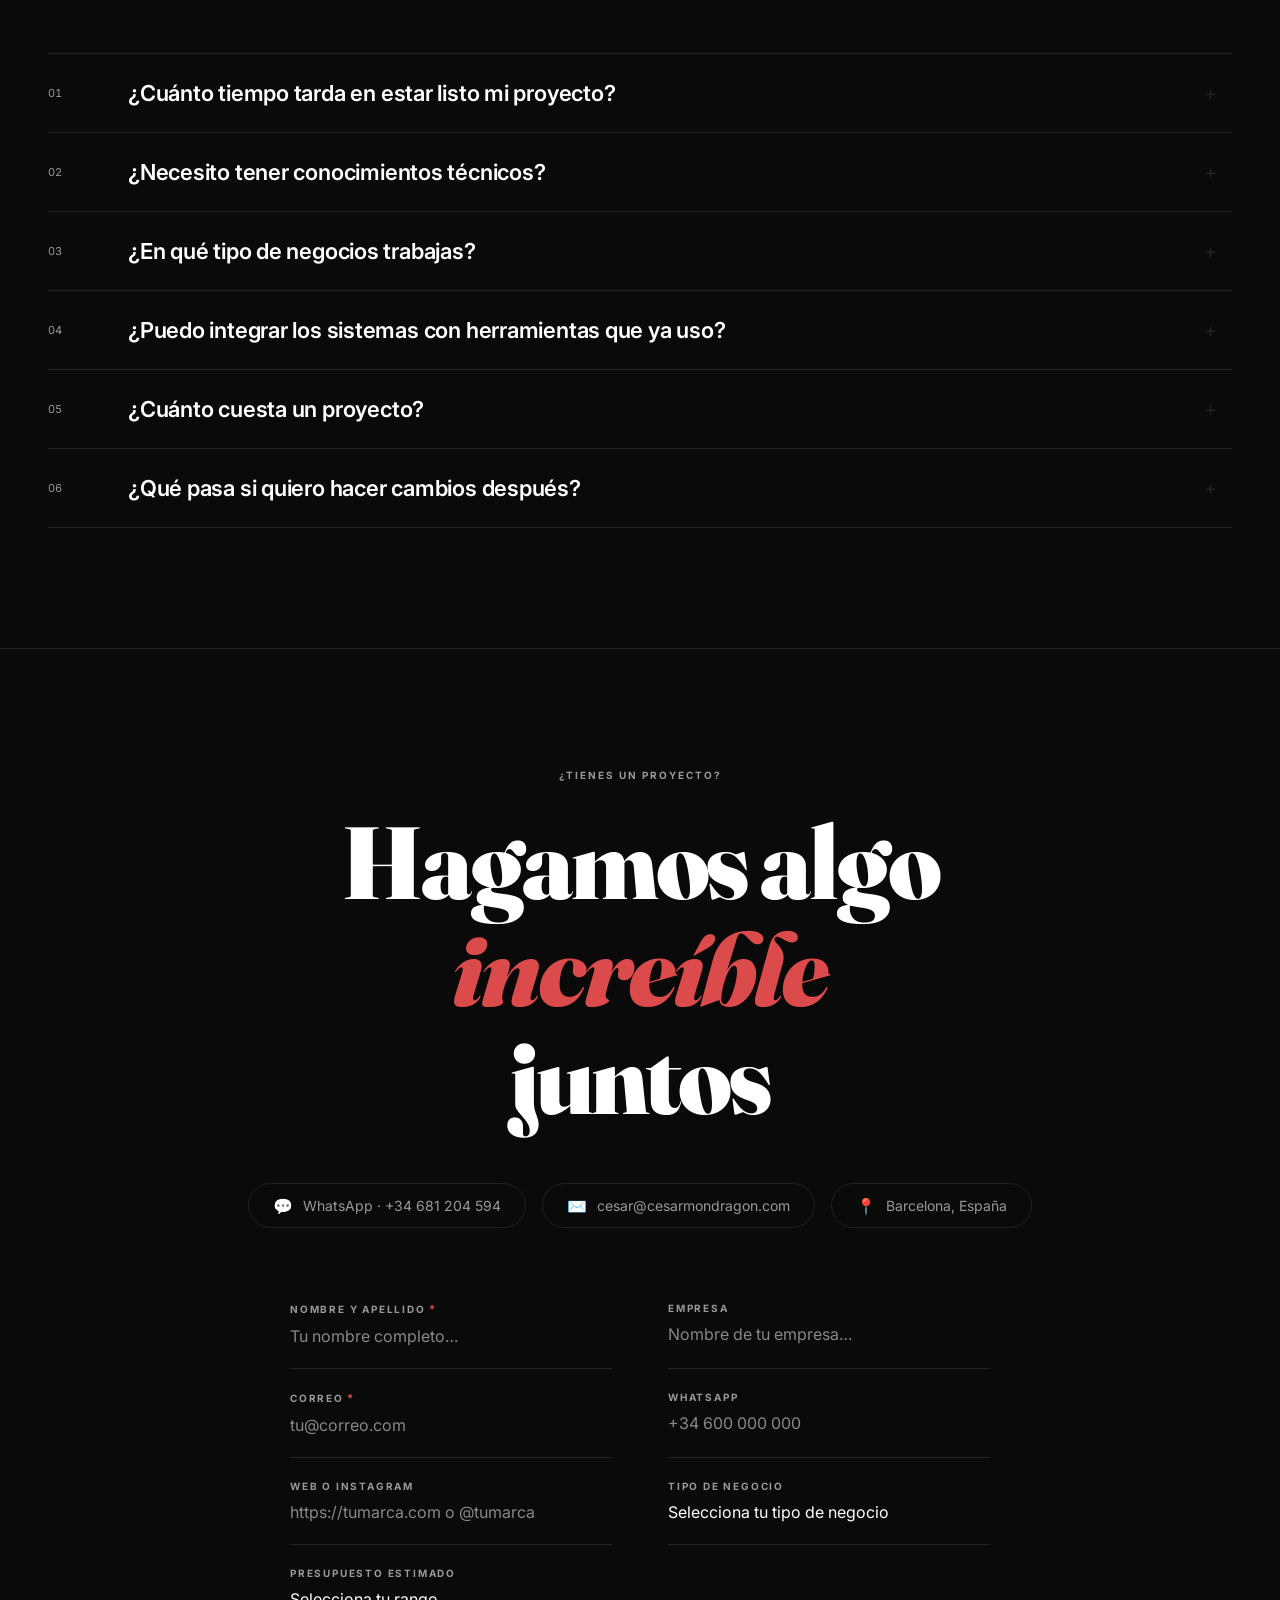
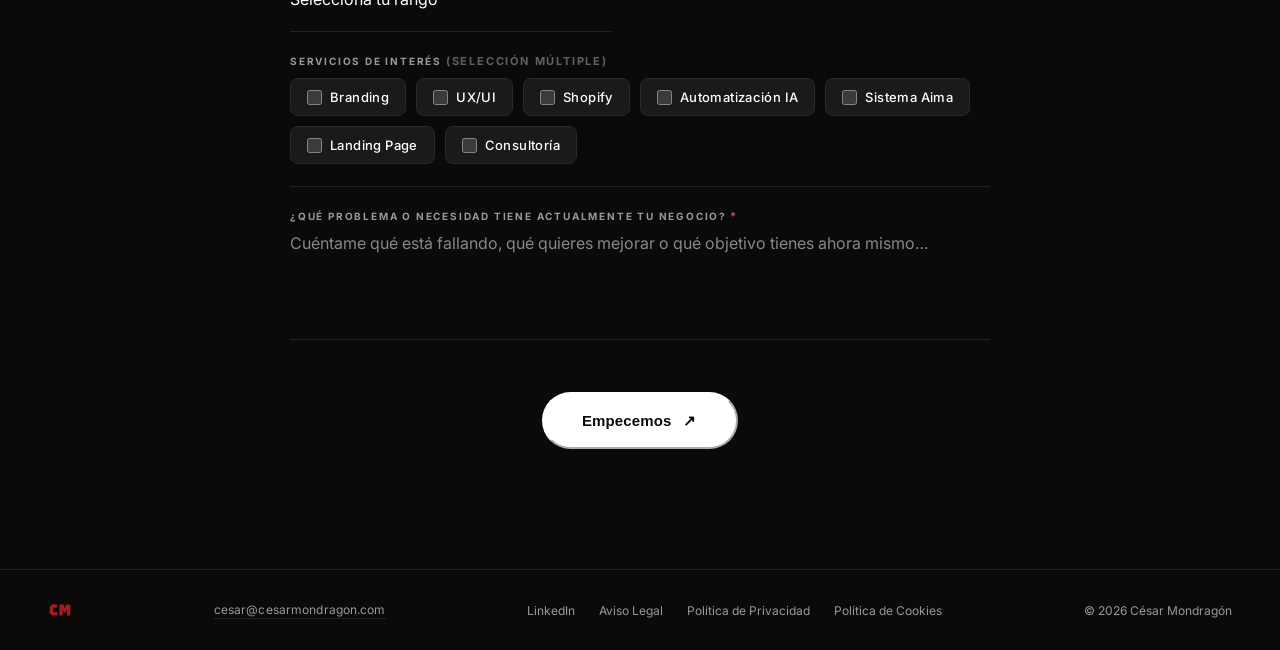
==== commit 1b8d7f61: "Merge pull request #11 from Mondragon1404/punto2-landings-claro Landings de clínicas dentales y gest" ====
--- a/index.html
+++ b/index.html
@@ -520,21 +520,21 @@
         <div class="label">Para quién</div>
         <h2 class="servicios-title reveal">¿Con qué tipo de negocios trabajo?</h2>
         <div class="para-quien-grid">
-            <div class="para-quien-card reveal">
+            <a class="para-quien-card reveal" href="/inmobiliarias">
                 <div class="para-quien-n">01</div>
                 <h3 class="para-quien-title">Inmobiliarias y administradores de fincas</h3>
                 <p class="para-quien-desc">He analizado 59 en Barcelona: 29 siguen captando a mano y 25 no tienen forma de agendar una visita sin llamar por teléfono. Si dependes de los portales y tu web solo invita a llamar, estás pagando por leads que podrías captar tú.</p>
-            </div>
-            <div class="para-quien-card reveal">
+            <span class="para-quien-cta">Ver cómo lo resuelvo &#8594;</span></a>
+            <a class="para-quien-card reveal" href="/clinicas-dentales">
                 <div class="para-quien-n">02</div>
                 <h3 class="para-quien-title">Clínicas dentales y centros de salud</h3>
                 <p class="para-quien-desc">De las 55 que he revisado, 26 no dejan pedir cita online: el paciente tiene que llamar en horario de consulta, justo cuando nadie puede cogerle el teléfono. Cada llamada perdida fuera de horario es un paciente que llama a la clínica de al lado.</p>
-            </div>
-            <div class="para-quien-card reveal">
+            <span class="para-quien-cta">Ver cómo lo resuelvo &#8594;</span></a>
+            <a class="para-quien-card reveal" href="/gestorias">
                 <div class="para-quien-n">03</div>
                 <h3 class="para-quien-title">Gestorías, asesorías y despachos</h3>
                 <p class="para-quien-desc">23 de las 37 que he analizado lo llevan todo a mano: consultas por teléfono, seguimiento en hojas de cálculo y ningún filtro previo. Automatizar la primera respuesta te devuelve las horas que hoy se van en clientes que nunca iban a contratar.</p>
-            </div>
+            <span class="para-quien-cta">Ver cómo lo resuelvo &#8594;</span></a>
         </div>
         <p class="para-quien-nota reveal">¿Tu negocio no está en la lista? También trabajo con tiendas online, marcas personales y proyectos de branding. Cuéntame tu caso y te digo honestamente si puedo ayudarte.</p>
     </section>
--- a/assets/style.css
+++ b/assets/style.css
@@ -7,6 +7,18 @@
             --color-bg:     var(--color-black);
             --color-text:   var(--color-white);
             --color-border: #222222;
+
+            /* Los alias de tokens.css están calculados sobre fondo blanco. Sobre el
+               #0A0A0A real del sitio no llegan al mínimo de contraste, así que el
+               tema oscuro necesita los suyos:
+                 #666666 →  3.45:1  falla AA   |  #999999 → 6.95:1  pasa
+                 #A61C1C →  2.64:1  falla      |  #DC4B4B → 4.86:1  pasa
+               Se usa el 400 y no el 500 (#D13A3A, 4.13:1) porque el rojo aparece en
+               microcopy de 10-12px: números de paso, categorías y el asterisco de campo
+               obligatorio. El 500 solo llegaría para texto grande. */
+            --color-text-muted:    var(--color-neutral-400);
+            --color-primary:       var(--color-red-400);
+            --color-primary-hover: var(--color-red-300);
         }
 
         html { scroll-behavior: smooth; color-scheme: dark; }
@@ -258,10 +270,10 @@
         .hero-heading .accent { color: var(--color-primary); }
 
         .hero-desc {
-            font-size: clamp(14px, 1.25vw, 17px);
+            font-size: clamp(16px, 1.3vw, 18px);
             color: var(--color-neutral-400);
-            font-weight: 300;
-            line-height: 1.75;
+            font-weight: 400;
+            line-height: 1.7;
             max-width: 500px;
             margin-bottom: 40px;
             opacity: 0;
@@ -479,11 +491,12 @@
         }
 
         .servicios-subtitle {
-            font-size: 15px;
+            font-size: 16px;
             color: var(--color-neutral-400);
-            font-weight: 300;
+            font-weight: 400;
             margin-bottom: 64px;
             max-width: 520px;
+            line-height: 1.7;
         }
 
         .servicios-grid {
@@ -531,17 +544,17 @@
         .servicio-card:hover .servicio-card-title { color: var(--color-primary); }
 
         .servicio-card-desc {
-            font-size: 13px;
+            font-size: 15px;
             color: var(--color-neutral-400);
-            line-height: 1.65;
-            font-weight: 300;
+            line-height: 1.7;
+            font-weight: 400;
             flex: 1;
             margin-bottom: 18px;
         }
 
         .servicio-card-price {
             font-size: 12px;
-            font-weight: 300;
+            font-weight: 400;
             color: var(--color-neutral-400);
             letter-spacing: 0.04em;
             margin-bottom: 18px;
@@ -609,8 +622,8 @@
         .aima-desc {
             font-size: 16px;
             color: var(--color-neutral-400);
-            line-height: 1.75;
-            font-weight: 300;
+            line-height: 1.7;
+            font-weight: 400;
             margin-bottom: 32px;
             max-width: 440px;
         }
@@ -623,9 +636,9 @@
         }
 
         .aima-feature {
-            font-size: 14px;
+            font-size: 15px;
             color: var(--color-neutral-400);
-            font-weight: 300;
+            font-weight: 400;
             display: flex;
             align-items: center;
             gap: 10px;
@@ -717,10 +730,10 @@
         }
 
         .aima-flow-step-desc {
-            font-size: 12px;
-            color: var(--color-text-muted);
-            font-weight: 300;
-            line-height: 1.5;
+            font-size: 13px;
+            color: var(--color-text-muted);
+            font-weight: 400;
+            line-height: 1.6;
         }
 
         .aima-flow-connector {
@@ -900,10 +913,10 @@
 
         .acerca-text {
             font-size: 16px;
-            line-height: 1.75;
+            line-height: 1.7;
             color: var(--color-neutral-400);
             margin-bottom: 36px;
-            font-weight: 300;
+            font-weight: 400;
         }
 
         .tags {
@@ -1035,7 +1048,6 @@
         .form-textarea {
             resize: none;
             min-height: 80px;
-            line-height: 1.7;
         }
 
         .form-checkboxes {
@@ -1279,7 +1291,7 @@
         .cookie-text {
             font-size: 13px;
             color: #aaa;
-            font-weight: 300;
+            font-weight: 400;
             flex: 1;
             min-width: 200px;
         }
@@ -1431,9 +1443,9 @@
         }
 
         .case-block-text {
-            font-size: 14px;
-            line-height: 1.65;
-            font-weight: 300;
+            font-size: 16px;
+            line-height: 1.7;
+            font-weight: 400;
             color: var(--color-neutral-400);
         }
 
@@ -1446,9 +1458,9 @@
         .case-list li {
             position: relative;
             padding-left: 20px;
-            font-size: 14px;
-            line-height: 1.55;
-            font-weight: 300;
+            font-size: 15px;
+            line-height: 1.6;
+            font-weight: 400;
             color: var(--color-neutral-400);
             margin-bottom: 7px;
         }
@@ -1547,7 +1559,8 @@
             .hero-photo-col { height: 85vw; max-height: 520px; overflow: hidden; }
             .hero-photo-wrap, .hero-photo-parallax { height: 100%; }
             .hero-photo { width: 100%; height: 100%; max-height: none; object-fit: cover; object-position: center 12%; }
-            .hero-desc { max-width: 100%; }
+            .hero-desc { max-width: 100%;
+        }
             .hero-actions { flex-direction: row; flex-wrap: nowrap; }
             .btn-hero-primary, .btn-hero-secondary { flex: 1; justify-content: center; font-size: 13px; padding: 13px 16px; }
             section { padding: 80px 24px; }
@@ -1634,10 +1647,10 @@
             padding-top: 28px;
         }
         .acerca-bio p {
-            font-size: 15px;
-            line-height: 1.8;
+            font-size: 16px;
+            line-height: 1.75;
             color: var(--color-neutral-400);
-            font-weight: 300;
+            font-weight: 400;
             margin-bottom: 18px;
         }
         .acerca-bio p:last-child { margin-bottom: 0; }
@@ -1686,19 +1699,19 @@
             margin-bottom: 14px;
         }
         .para-quien-desc {
-            font-size: 14px;
+            font-size: 15px;
             color: var(--color-text-muted);
             line-height: 1.7;
-            font-weight: 300;
+            font-weight: 400;
         }
         /* La animacion la aporta .reveal, que ademas respeta prefers-reduced-motion */
         .para-quien-nota {
             margin-top: 32px;
             max-width: 620px;
-            font-size: 14px;
+            font-size: 15px;
             color: var(--color-text-muted);
             line-height: 1.7;
-            font-weight: 300;
+            font-weight: 400;
         }
 
         @media (max-width: 900px) {
@@ -1793,10 +1806,10 @@
         .proceso-step:hover .proceso-step-title { color: var(--color-primary); }
 
         .proceso-step-desc {
-            font-size: 14px;
+            font-size: 15px;
             color: var(--color-text-muted);
             line-height: 1.7;
-            font-weight: 300;
+            font-weight: 400;
             max-width: 220px;
         }
 
@@ -1812,7 +1825,8 @@
         @media (max-width: 480px) {
             .proceso-steps { grid-template-columns: 1fr; gap: 36px; }
             .proceso-step { align-items: flex-start; text-align: left; }
-            .proceso-step-desc { max-width: none; }
+            .proceso-step-desc { max-width: none;
+        }
         }
 
         /* ─── FAQ ─── */
@@ -1880,10 +1894,10 @@
             overflow: hidden;
             transition: max-height 0.42s cubic-bezier(0.4,0,0.2,1), padding 0.3s;
             padding: 0 0 0 80px;
-            font-size: 14px;
-            color: var(--color-text-muted);
-            line-height: 1.75;
-            font-weight: 300;
+            font-size: 16px;
+            color: var(--color-text-muted);
+            line-height: 1.7;
+            font-weight: 400;
         }
         .faq-item.open .faq-a {
             max-height: 260px;
@@ -1892,7 +1906,8 @@
 
         @media (max-width: 480px) {
             .faq-q { grid-template-columns: 36px 1fr 24px; gap: 16px; }
-            .faq-a { padding: 0 0 0 52px; }
+            .faq-a { padding: 0 0 0 52px;
+        }
             .faq-item.open .faq-a { padding: 0 16px 20px 52px; }
         }
 
@@ -1950,7 +1965,7 @@
         .testimonio-card{background:#0d0d0d;border:1px solid #1e1e1e;padding:36px 32px 32px;display:flex;flex-direction:column;gap:28px;transition:border-color .25s;}
         .testimonio-card:hover{border-color:rgba(166,28,28,.35);}
         .testimonio-card::before{content:open-quote;font-family:var(--font-display);font-size:64px;line-height:.6;color:var(--color-primary);opacity:.5;display:block;}
-        .testimonio-text{font-size:15px;color:var(--color-neutral-400);line-height:1.75;font-weight:300;font-style:italic;flex:1;}
+        .testimonio-text{font-size: 15px;color:var(--color-neutral-400);line-height: 1.75;font-weight: 400;font-style:italic;flex:1;}
         .testimonio-author{display:flex;flex-direction:column;gap:4px;border-top:1px solid #1e1e1e;padding-top:20px;}
         .testimonio-name{font-size:14px;font-weight:700;color:var(--color-white);letter-spacing:-.01em;}
         .testimonio-role{font-size:12px;color:var(--color-text-muted);font-weight:400;letter-spacing:.02em;}
@@ -2007,10 +2022,10 @@
         .lp-intro {
             max-width: 62ch;
             margin-top: 24px;
-            font-size: 15px;
-            color: var(--color-text-muted);
-            line-height: 1.75;
-            font-weight: 300;
+            font-size: 16px;
+            color: var(--color-text-muted);
+            line-height: 1.7;
+            font-weight: 400;
         }
 
         /* Bloque de datos: el argumento de autoridad */
@@ -2052,10 +2067,10 @@
             margin-bottom: 12px;
         }
         .lp-stat-desc {
-            font-size: 14px;
+            font-size: 15px;
             color: var(--color-text-muted);
             line-height: 1.7;
-            font-weight: 300;
+            font-weight: 400;
         }
 
         #lp-coste { background: var(--color-black); border-top: 1px solid #1a1a1a; }
@@ -2071,7 +2086,7 @@
         .lp-quote p {
             font-size: 17px;
             line-height: 1.75;
-            font-weight: 300;
+            font-weight: 400;
             font-style: italic;
             color: var(--color-neutral-400);
         }
@@ -2096,3 +2111,107 @@
             .lp-stats { grid-template-columns: 1fr; }
             .lp-actions { gap: 20px; }
         }
+
+        /* ─── TEMA CLARO (landings por sector) ────────────────────────────────
+           Ensayo del volteo completo: mismo HTML, solo cambian los roles de
+           color. Los alias de tokens.css ya estan calculados sobre blanco, asi
+           que aqui basta con NO sobreescribirlos como hace el :root oscuro.
+           El bloque de datos se queda OSCURO a proposito: en una pagina clara,
+           un bloque oscuro se lee como "aqui estan las pruebas". */
+        body.tema-claro {
+            --color-bg:            var(--color-white);
+            --color-text:          var(--color-black);
+            --color-text-muted:    var(--color-neutral-600);  /* #666 → 5.74:1 sobre blanco */
+            --color-primary:       var(--color-red-600);      /* #A61C1C → 7.49:1 */
+            --color-primary-hover: var(--color-red-800);
+            --color-border:        #E8E6E2;
+            --lp-superficie:       #FAF9F7;                   /* papel calido, menos clinico que el blanco puro */
+            --lp-linea:            #E8E6E2;
+            background: var(--color-white);
+            color: var(--color-black);
+        }
+
+        .tema-claro nav.scrolled {
+            background: rgba(255,255,255,0.92);
+            border-bottom: 1px solid var(--lp-linea);
+        }
+        .tema-claro .hero-heading,
+        .tema-claro .servicios-title,
+        .tema-claro .proceso-title,
+        .tema-claro .cta-title,
+        .tema-claro .lp-stat-title,
+        .tema-claro .para-quien-title,
+        .tema-claro .proceso-step-title { color: var(--color-black); }
+
+        .tema-claro .hero-desc,
+        .tema-claro .lp-quote p { color: var(--color-neutral-600); }
+
+        .tema-claro #lp-hero,
+        .tema-claro #lp-coste,
+        .tema-claro #lp-como,
+        .tema-claro #lp-prueba,
+        .tema-claro #lp-cta { background: var(--color-white); border-top-color: var(--lp-linea); }
+
+        .tema-claro .lp-stat,
+        .tema-claro .para-quien-card {
+            background: var(--lp-superficie);
+            border-color: var(--lp-linea);
+        }
+        .tema-claro .para-quien-card:hover,
+        .tema-claro .lp-stat:hover { border-color: var(--color-primary); }
+
+        .tema-claro .proceso-circle {
+            background: var(--color-white);
+            border-color: var(--lp-linea);
+        }
+        .tema-claro .lp-link-alt { border-bottom-color: var(--lp-linea); }
+        .tema-claro .lp-link-alt:hover { color: var(--color-black); border-color: var(--color-primary); }
+
+        /* Los botones son blancos sobre oscuro; en claro hay que invertirlos */
+        .tema-claro .btn-cta,
+        .tema-claro .btn-nav {
+            background: var(--color-black);
+            color: var(--color-white);
+        }
+        .tema-claro .btn-cta:hover,
+        .tema-claro .btn-nav:hover {
+            background: var(--color-primary);
+            color: var(--color-white);
+        }
+        .tema-claro .skip-link { background: var(--color-black); color: var(--color-white); }
+
+        .tema-claro footer { border-top-color: var(--lp-linea); }
+        .tema-claro .cookie-banner {
+            background: var(--color-white);
+            color: var(--color-black);
+            border-top: 1px solid var(--lp-linea);
+        }
+        .tema-claro .cookie-reject { color: var(--color-neutral-600); }
+
+        /* El bloque de datos se mantiene oscuro dentro de la pagina clara.
+           Dentro de el vuelven a valer los alias del tema oscuro. */
+        .tema-claro #lp-datos {
+            --color-text-muted:  var(--color-neutral-400);
+            --color-primary:     var(--color-red-400);
+            background: var(--color-black);
+            border-top-color: var(--color-black);
+        }
+        .tema-claro #lp-datos .servicios-title,
+        .tema-claro #lp-datos .lp-stat-title { color: var(--color-white); }
+        .tema-claro #lp-datos .lp-stat {
+            background: #0d0d0d;
+            border-color: #1e1e1e;
+        }
+
+        /* Las tarjetas de "Para quien" son enlaces a su landing */
+        a.para-quien-card { display: block; text-decoration: none; color: inherit; }
+        .para-quien-cta {
+            display: block;
+            margin-top: 20px;
+            font-size: 13px;
+            font-weight: 600;
+            color: var(--color-primary);
+            letter-spacing: -0.01em;
+            transition: transform 0.25s;
+        }
+        a.para-quien-card:hover .para-quien-cta { transform: translateX(4px); }
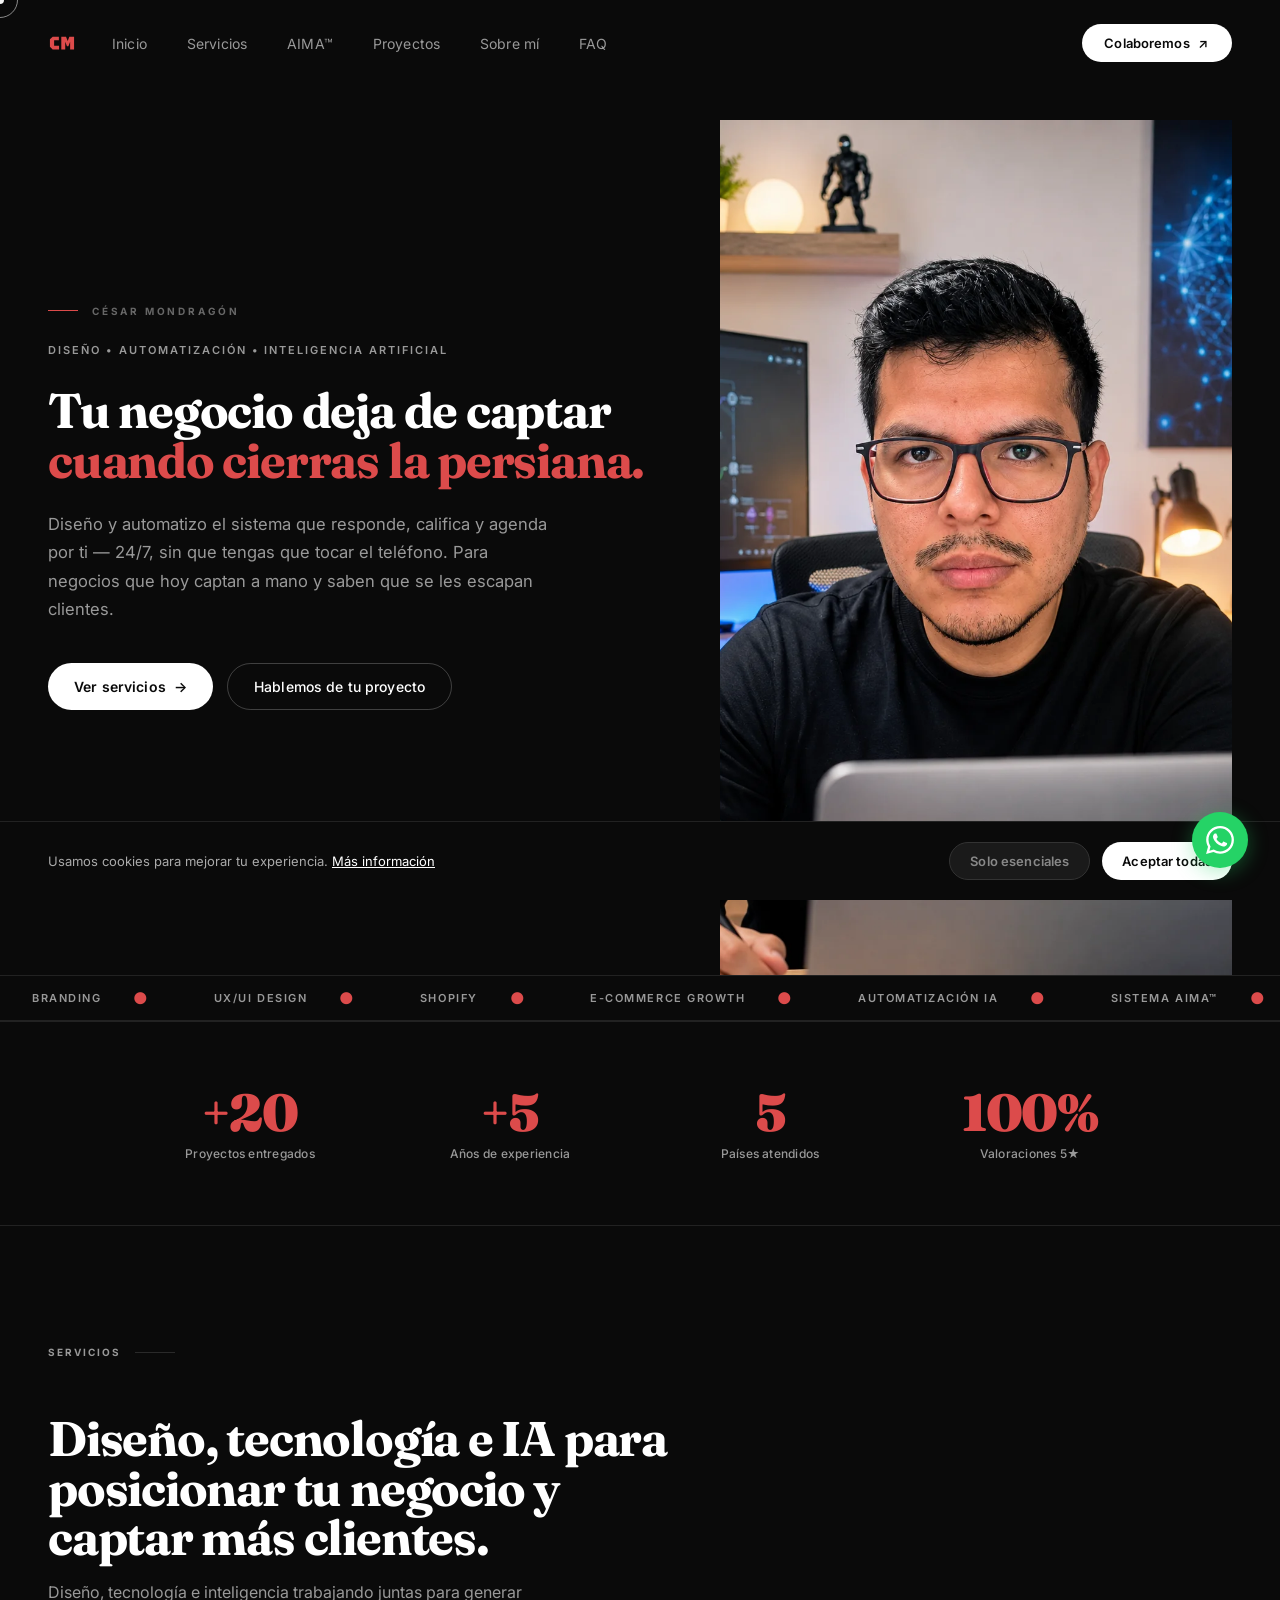
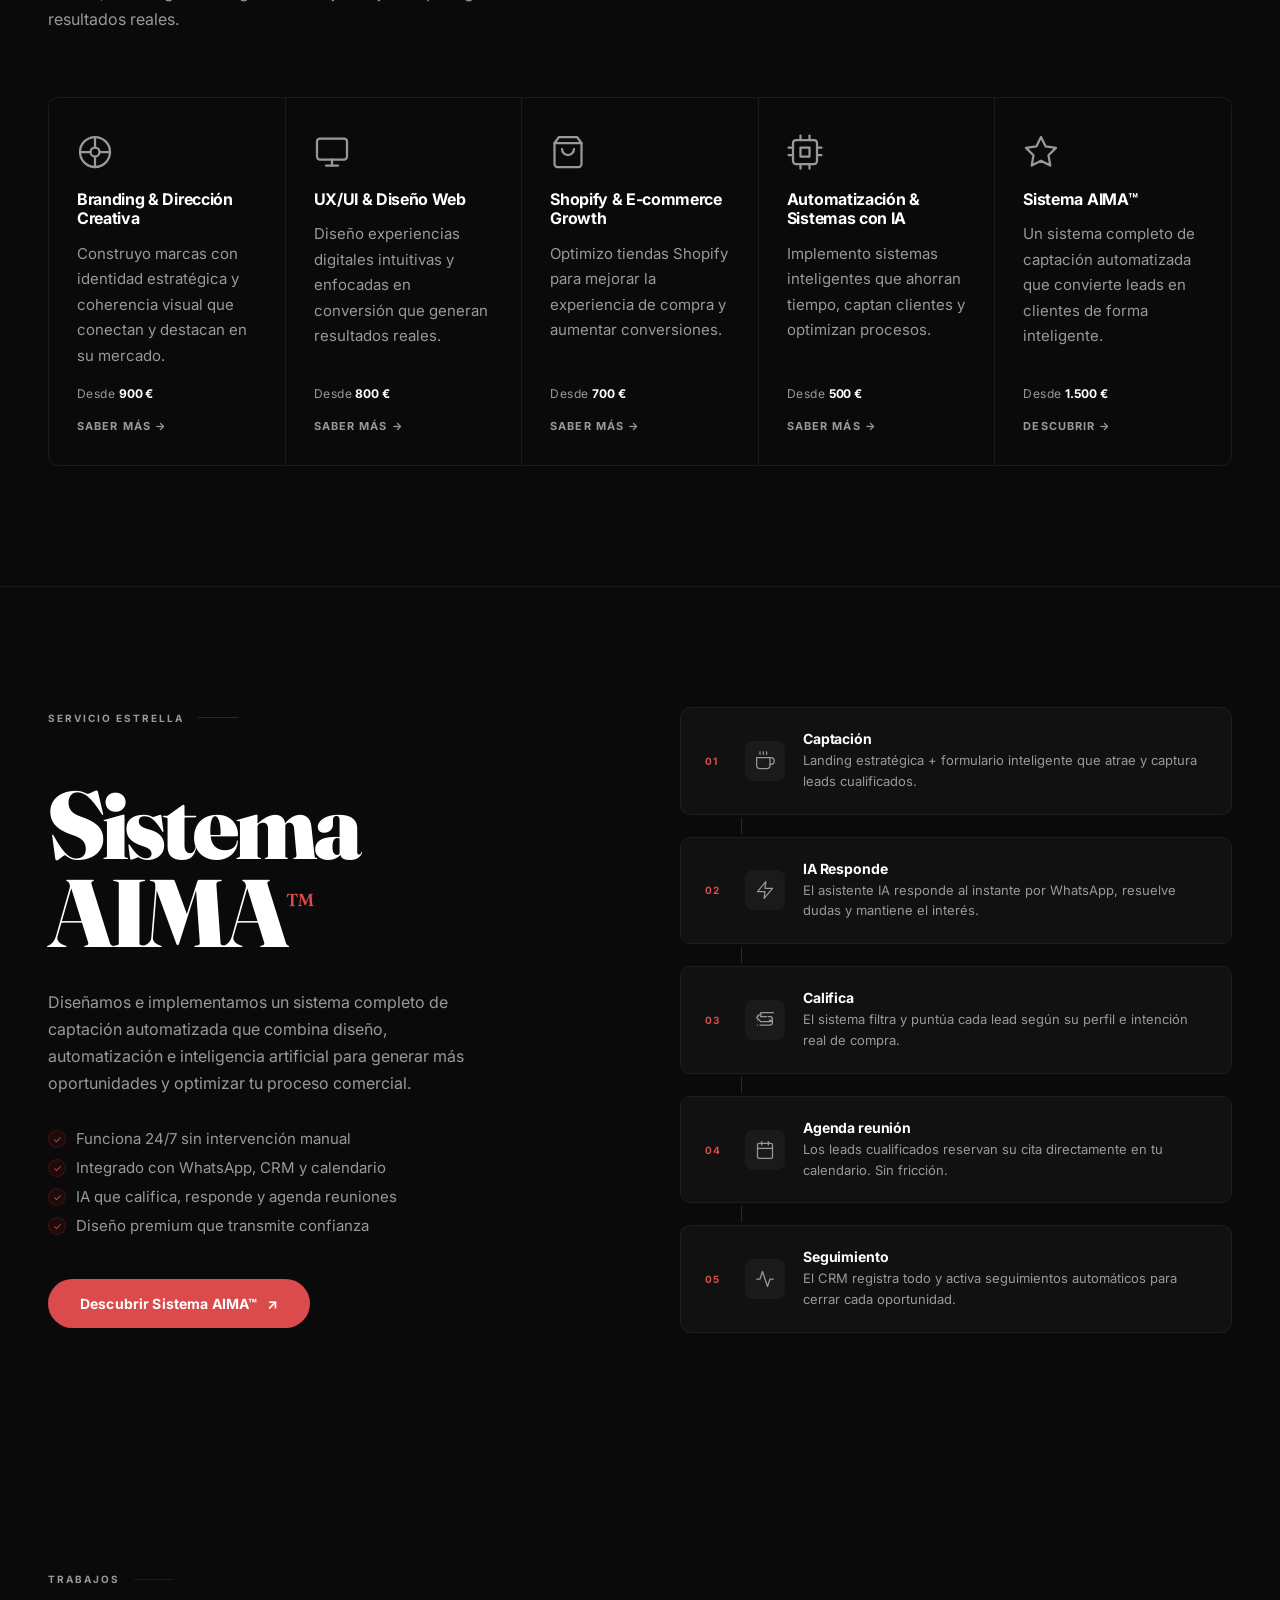
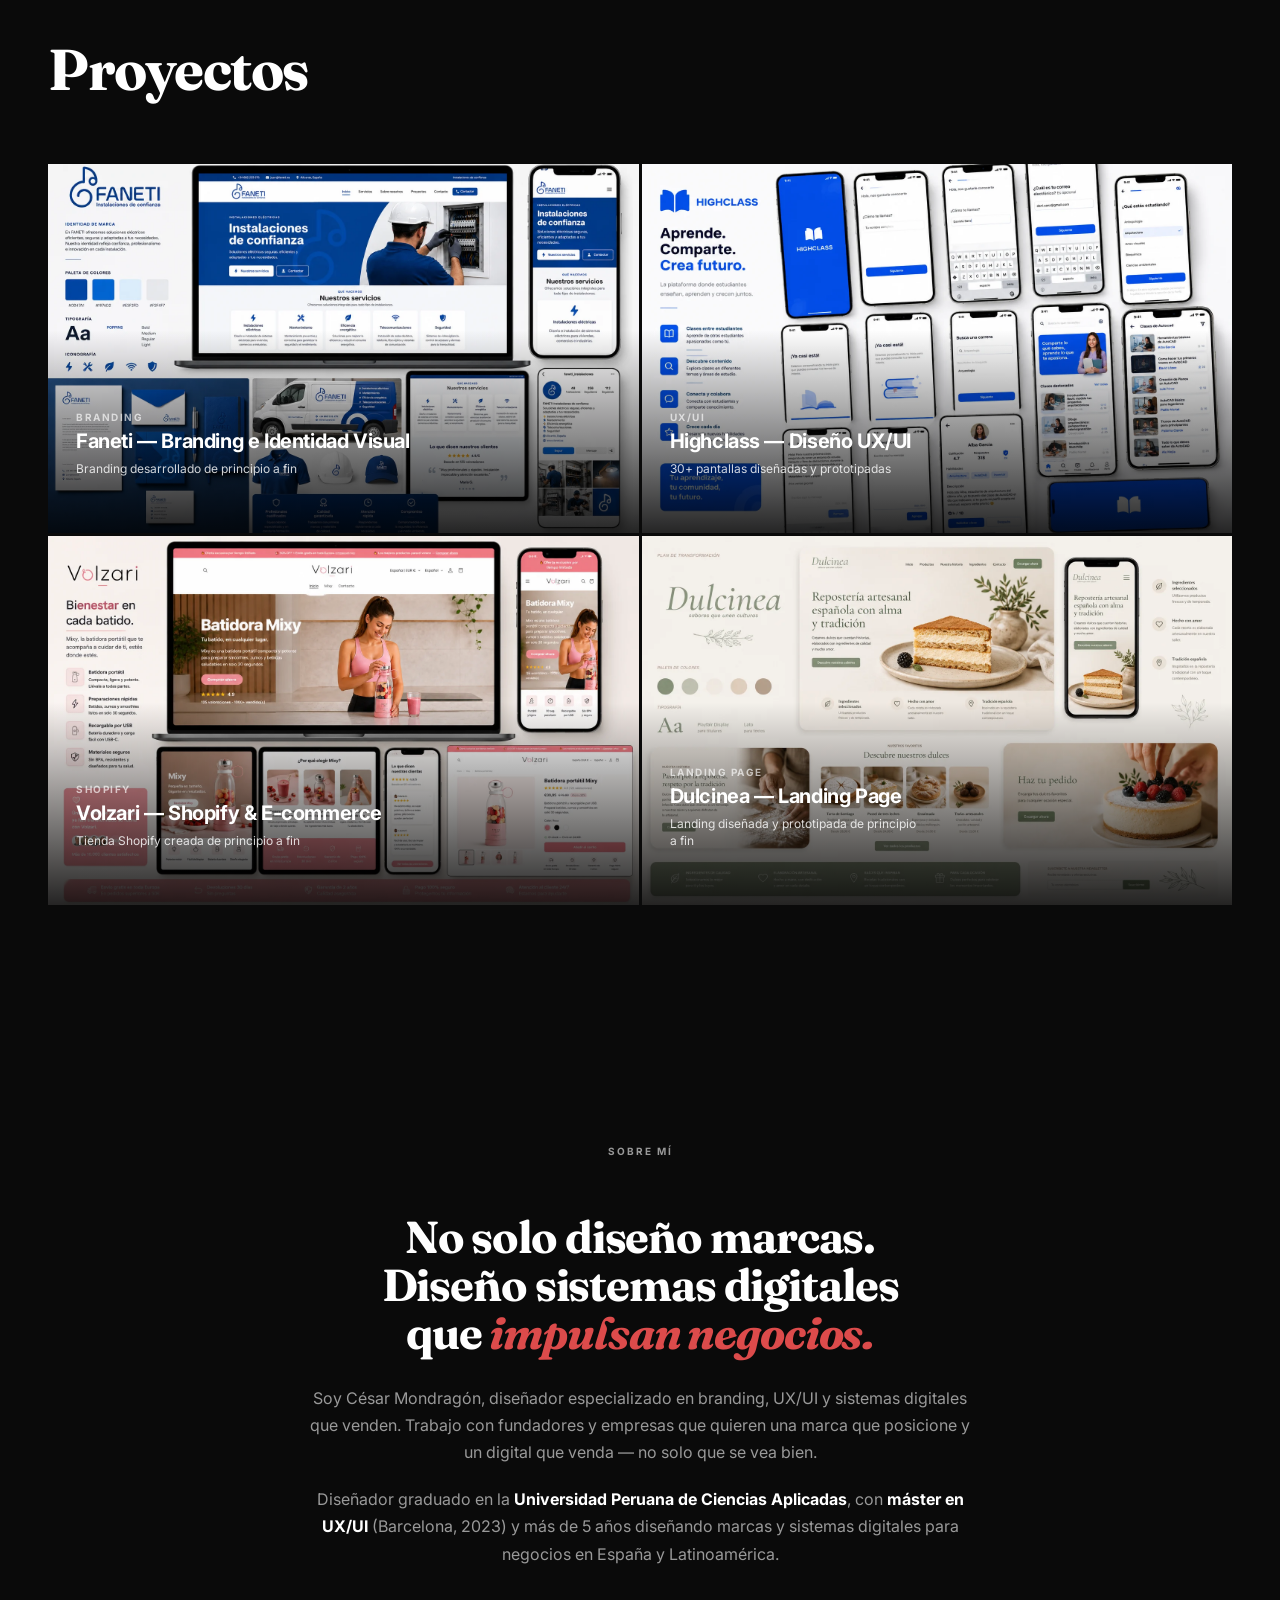
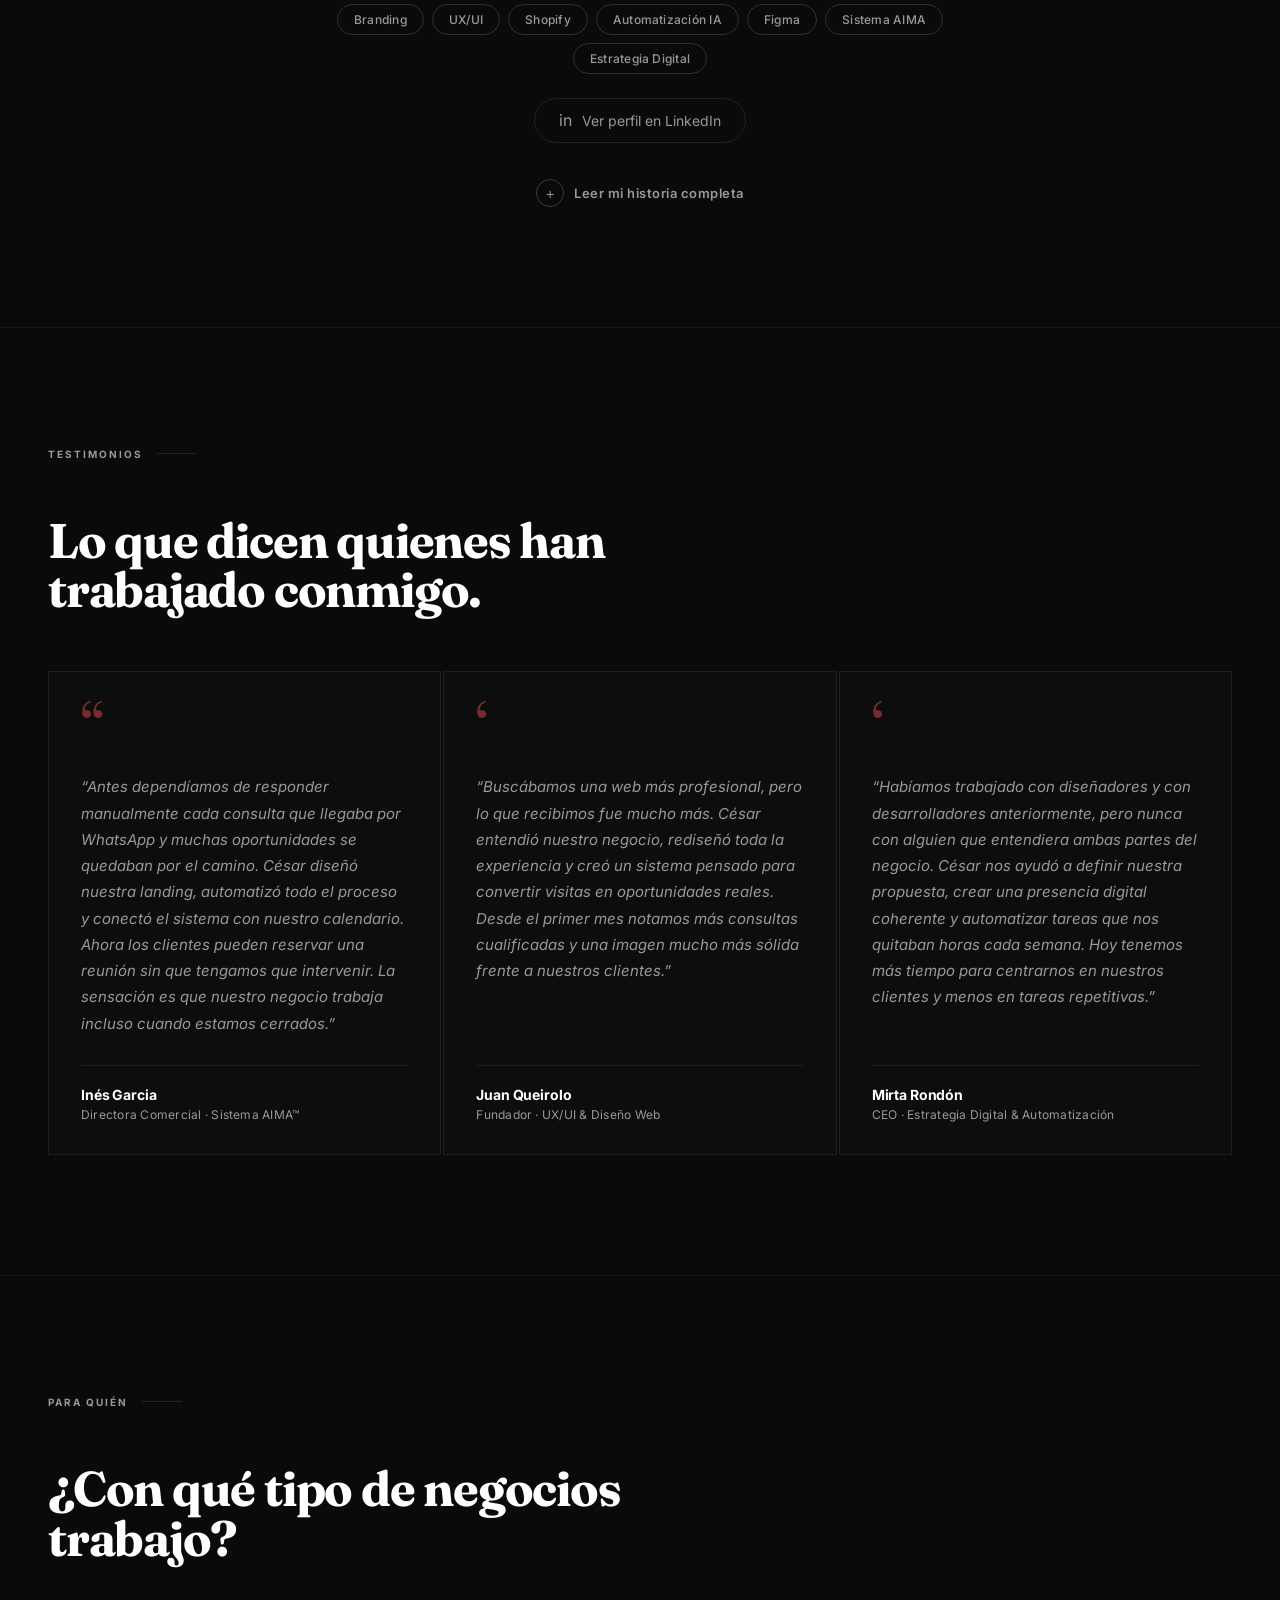
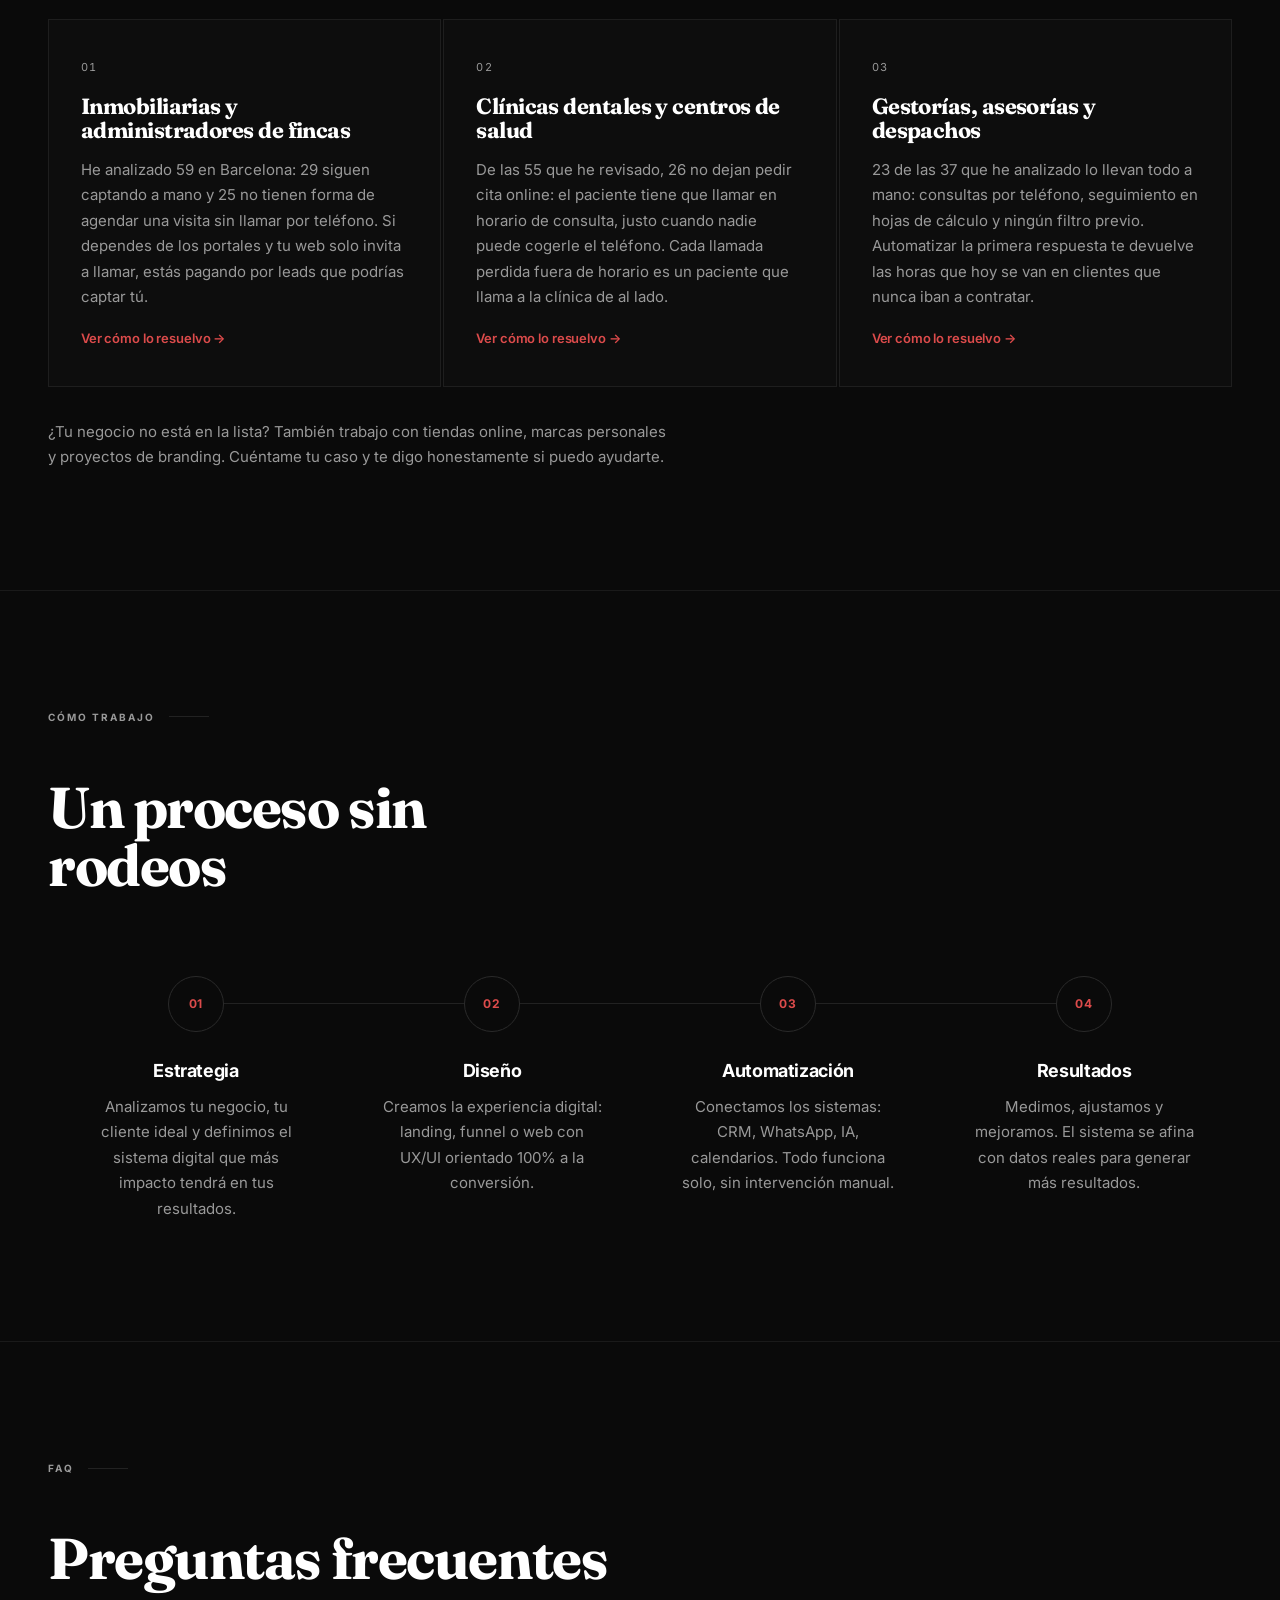
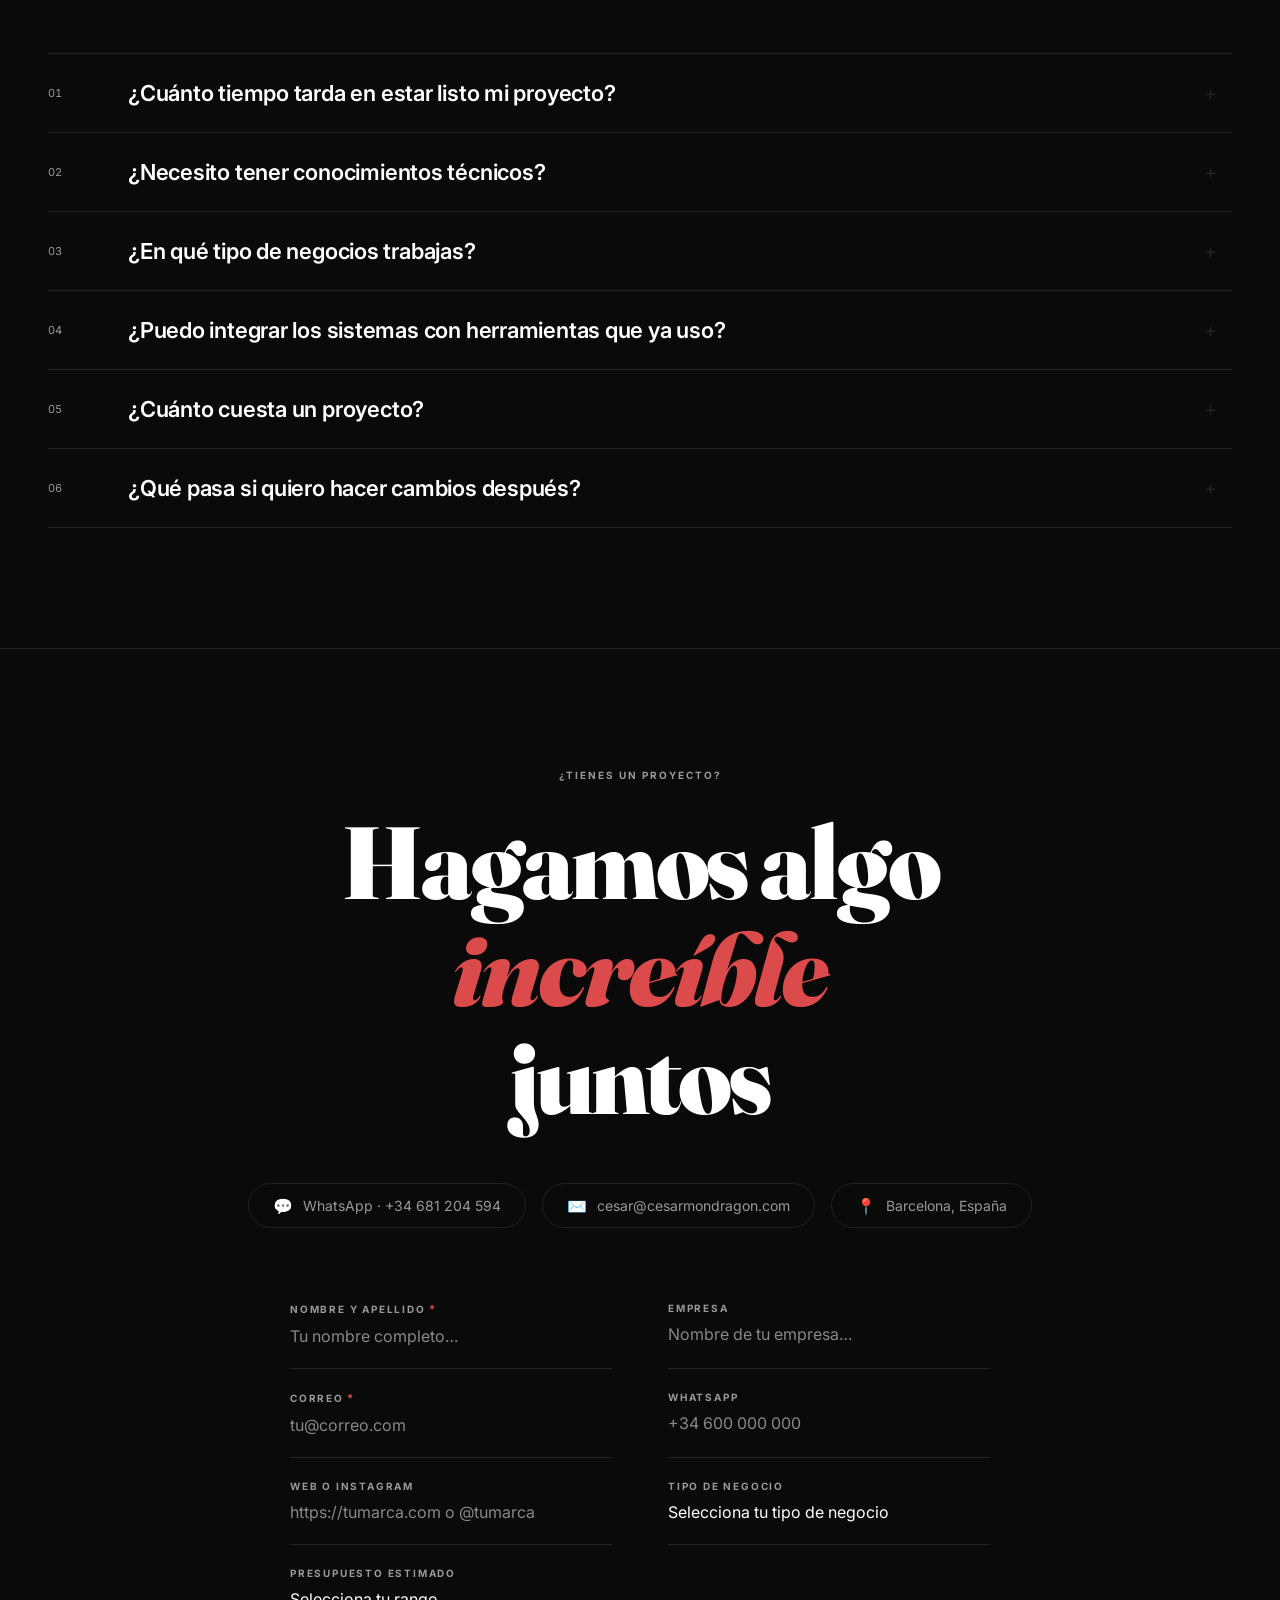
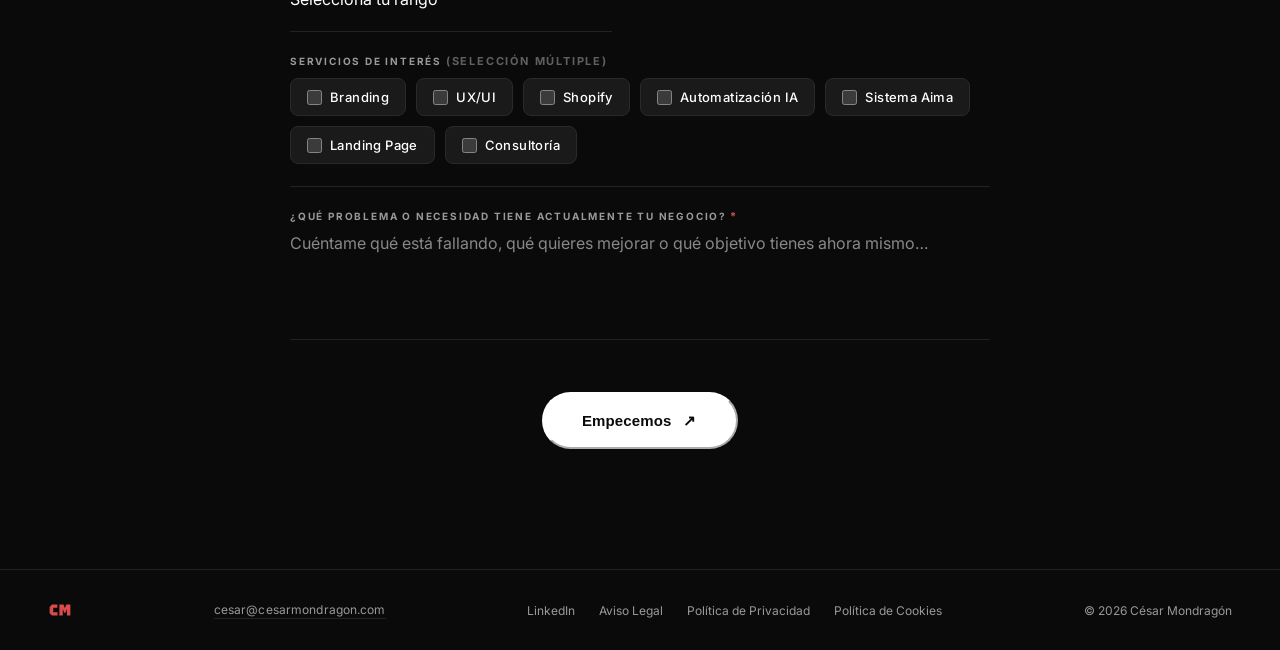
==== commit 3c0994fb: "feat: dejar de venderse como disenador freelance de Barcelona El titulo, la meta description, el job" ====
--- a/index.html
+++ b/index.html
@@ -4,8 +4,8 @@
     <meta charset="UTF-8">
     <meta name="viewport" content="width=device-width, initial-scale=1.0">
     <meta name="theme-color" content="#0A0A0A">
-    <title>Diseñador Freelance Barcelona — Branding, UX/UI & IA | César Mondragón</title>
-    <meta name="description" content="Diseñador freelance en Barcelona especializado en branding, UX/UI, Shopify y automatización con IA. Ayudo a marcas y negocios a crecer con el Sistema AIMA™.">
+    <title>César Mondragón — Sistemas de captación automatizada</title>
+    <meta name="description" content="Diseño y automatizo el sistema que responde, califica y agenda por ti. Web, asistentes con IA y CRM para inmobiliarias, clínicas, gestorías y negocios que hoy captan a mano.">
     <meta name="author" content="César Mondragón">
     <meta name="robots" content="index, follow">
     <meta property="og:title" content="César Mondragón — Sistemas de captación automatizada">
@@ -48,9 +48,9 @@
       "url": "https://cesarmondragon.com",
       "image": "https://cesarmondragon.com/assets/og-image.jpg",
       "email": "cesar@cesarmondragon.com",
-      "jobTitle": "Diseñador Freelance — Branding, UX/UI e Inteligencia Artificial",
-      "description": "César Mondragón — Diseñador freelance en Barcelona especializado en branding, UX/UI, Shopify y automatización con IA. Creador del Sistema AIMA™.",
-      "knowsAbout": ["Diseño Estratégico", "Branding", "UX/UI Design", "Diseño Web", "Shopify", "E-commerce", "Automatización con IA", "Sistema AIMA", "Captación de Clientes", "Dirección Creativa"],
+      "jobTitle": "Diseño y automatización de sistemas de captación",
+      "description": "César Mondragón diseña y automatiza sistemas de captación: web, asistentes con IA y CRM que responden, califican y agendan sin intervención manual. Creador del Sistema AIMA™.",
+      "knowsAbout": ["Captación de Clientes", "Automatización con IA", "Sistema AIMA", "CRM", "Diseño Web", "UX/UI Design", "Branding", "Shopify", "E-commerce", "Diseño Estratégico"],
       "sameAs": ["https://www.linkedin.com/in/cesar-mondragon/"]
     }
     </script>
@@ -60,14 +60,14 @@
       "@type": "WebSite",
       "name": "César Mondragón",
       "url": "https://cesarmondragon.com",
-      "description": "Portfolio y servicios de César Mondragón — diseñador freelance en Barcelona especializado en branding, UX/UI, Shopify y automatización con IA."
+      "description": "Sistemas de captación automatizada de César Mondragón: web, asistentes con IA y CRM que responden, califican y agendan sin intervención manual."
     }
     </script>
     <script type="application/ld+json">
     {
       "@context": "https://schema.org",
       "@type": "ProfessionalService",
-      "name": "César Mondragón — Diseño, Automatización e Inteligencia Artificial",
+      "name": "César Mondragón — Sistemas de captación automatizada",
       "url": "https://cesarmondragon.com",
       "email": "cesar@cesarmondragon.com",
       "telephone": "+34681204594",
@@ -76,7 +76,7 @@
         "addressLocality": "Barcelona",
         "addressCountry": "ES"
       },
-      "description": "Diseño estratégico, automatización e inteligencia artificial para marcas y negocios que quieren crecer. Branding, UX/UI, Shopify, Sistema AIMA™ y automatización con IA.",
+      "description": "Sistemas de captación automatizada para negocios que hoy captan a mano: web, asistentes con IA, CRM y seguimiento. También branding, UX/UI y Shopify.",
       "priceRange": "€€",
       "areaServed": ["España", "México", "Argentina", "Colombia", "Perú"],
       "aggregateRating": {
@@ -208,7 +208,7 @@
                          src="assets/foto-cesar-mondragon.webp"
                          srcset="assets/foto-cesar-mondragon-mobile.webp 420w, assets/foto-cesar-mondragon.webp 720w"
                          sizes="(max-width: 900px) 100vw, 42vw"
-                         alt="César Mondragón — Diseñador freelance en Barcelona"
+                         alt="César Mondragón en su espacio de trabajo"
                          width="720" height="960" loading="eager" fetchpriority="high">
                 </div>
             </div>
@@ -468,7 +468,7 @@
             <span class="tag">Figma</span>
             <span class="tag">Sistema AIMA</span>
             <span class="tag">Estrategia Digital</span>
-            <span class="tag">Barcelona</span>
+            
         </div>
         <a href="https://www.linkedin.com/in/cesar-mondragon/" target="_blank" rel="noopener" class="contacto-chip reveal" style="margin:24px auto 0;display:inline-flex;">
             <span class="contacto-chip-icon">in</span> Ver perfil en LinkedIn
--- a/assets/style.css
+++ b/assets/style.css
@@ -2112,97 +2112,6 @@
             .lp-actions { gap: 20px; }
         }
 
-        /* ─── TEMA CLARO (landings por sector) ────────────────────────────────
-           Ensayo del volteo completo: mismo HTML, solo cambian los roles de
-           color. Los alias de tokens.css ya estan calculados sobre blanco, asi
-           que aqui basta con NO sobreescribirlos como hace el :root oscuro.
-           El bloque de datos se queda OSCURO a proposito: en una pagina clara,
-           un bloque oscuro se lee como "aqui estan las pruebas". */
-        body.tema-claro {
-            --color-bg:            var(--color-white);
-            --color-text:          var(--color-black);
-            --color-text-muted:    var(--color-neutral-600);  /* #666 → 5.74:1 sobre blanco */
-            --color-primary:       var(--color-red-600);      /* #A61C1C → 7.49:1 */
-            --color-primary-hover: var(--color-red-800);
-            --color-border:        #E8E6E2;
-            --lp-superficie:       #FAF9F7;                   /* papel calido, menos clinico que el blanco puro */
-            --lp-linea:            #E8E6E2;
-            background: var(--color-white);
-            color: var(--color-black);
-        }
-
-        .tema-claro nav.scrolled {
-            background: rgba(255,255,255,0.92);
-            border-bottom: 1px solid var(--lp-linea);
-        }
-        .tema-claro .hero-heading,
-        .tema-claro .servicios-title,
-        .tema-claro .proceso-title,
-        .tema-claro .cta-title,
-        .tema-claro .lp-stat-title,
-        .tema-claro .para-quien-title,
-        .tema-claro .proceso-step-title { color: var(--color-black); }
-
-        .tema-claro .hero-desc,
-        .tema-claro .lp-quote p { color: var(--color-neutral-600); }
-
-        .tema-claro #lp-hero,
-        .tema-claro #lp-coste,
-        .tema-claro #lp-como,
-        .tema-claro #lp-prueba,
-        .tema-claro #lp-cta { background: var(--color-white); border-top-color: var(--lp-linea); }
-
-        .tema-claro .lp-stat,
-        .tema-claro .para-quien-card {
-            background: var(--lp-superficie);
-            border-color: var(--lp-linea);
-        }
-        .tema-claro .para-quien-card:hover,
-        .tema-claro .lp-stat:hover { border-color: var(--color-primary); }
-
-        .tema-claro .proceso-circle {
-            background: var(--color-white);
-            border-color: var(--lp-linea);
-        }
-        .tema-claro .lp-link-alt { border-bottom-color: var(--lp-linea); }
-        .tema-claro .lp-link-alt:hover { color: var(--color-black); border-color: var(--color-primary); }
-
-        /* Los botones son blancos sobre oscuro; en claro hay que invertirlos */
-        .tema-claro .btn-cta,
-        .tema-claro .btn-nav {
-            background: var(--color-black);
-            color: var(--color-white);
-        }
-        .tema-claro .btn-cta:hover,
-        .tema-claro .btn-nav:hover {
-            background: var(--color-primary);
-            color: var(--color-white);
-        }
-        .tema-claro .skip-link { background: var(--color-black); color: var(--color-white); }
-
-        .tema-claro footer { border-top-color: var(--lp-linea); }
-        .tema-claro .cookie-banner {
-            background: var(--color-white);
-            color: var(--color-black);
-            border-top: 1px solid var(--lp-linea);
-        }
-        .tema-claro .cookie-reject { color: var(--color-neutral-600); }
-
-        /* El bloque de datos se mantiene oscuro dentro de la pagina clara.
-           Dentro de el vuelven a valer los alias del tema oscuro. */
-        .tema-claro #lp-datos {
-            --color-text-muted:  var(--color-neutral-400);
-            --color-primary:     var(--color-red-400);
-            background: var(--color-black);
-            border-top-color: var(--color-black);
-        }
-        .tema-claro #lp-datos .servicios-title,
-        .tema-claro #lp-datos .lp-stat-title { color: var(--color-white); }
-        .tema-claro #lp-datos .lp-stat {
-            background: #0d0d0d;
-            border-color: #1e1e1e;
-        }
-
         /* Las tarjetas de "Para quien" son enlaces a su landing */
         a.para-quien-card { display: block; text-decoration: none; color: inherit; }
         .para-quien-cta {
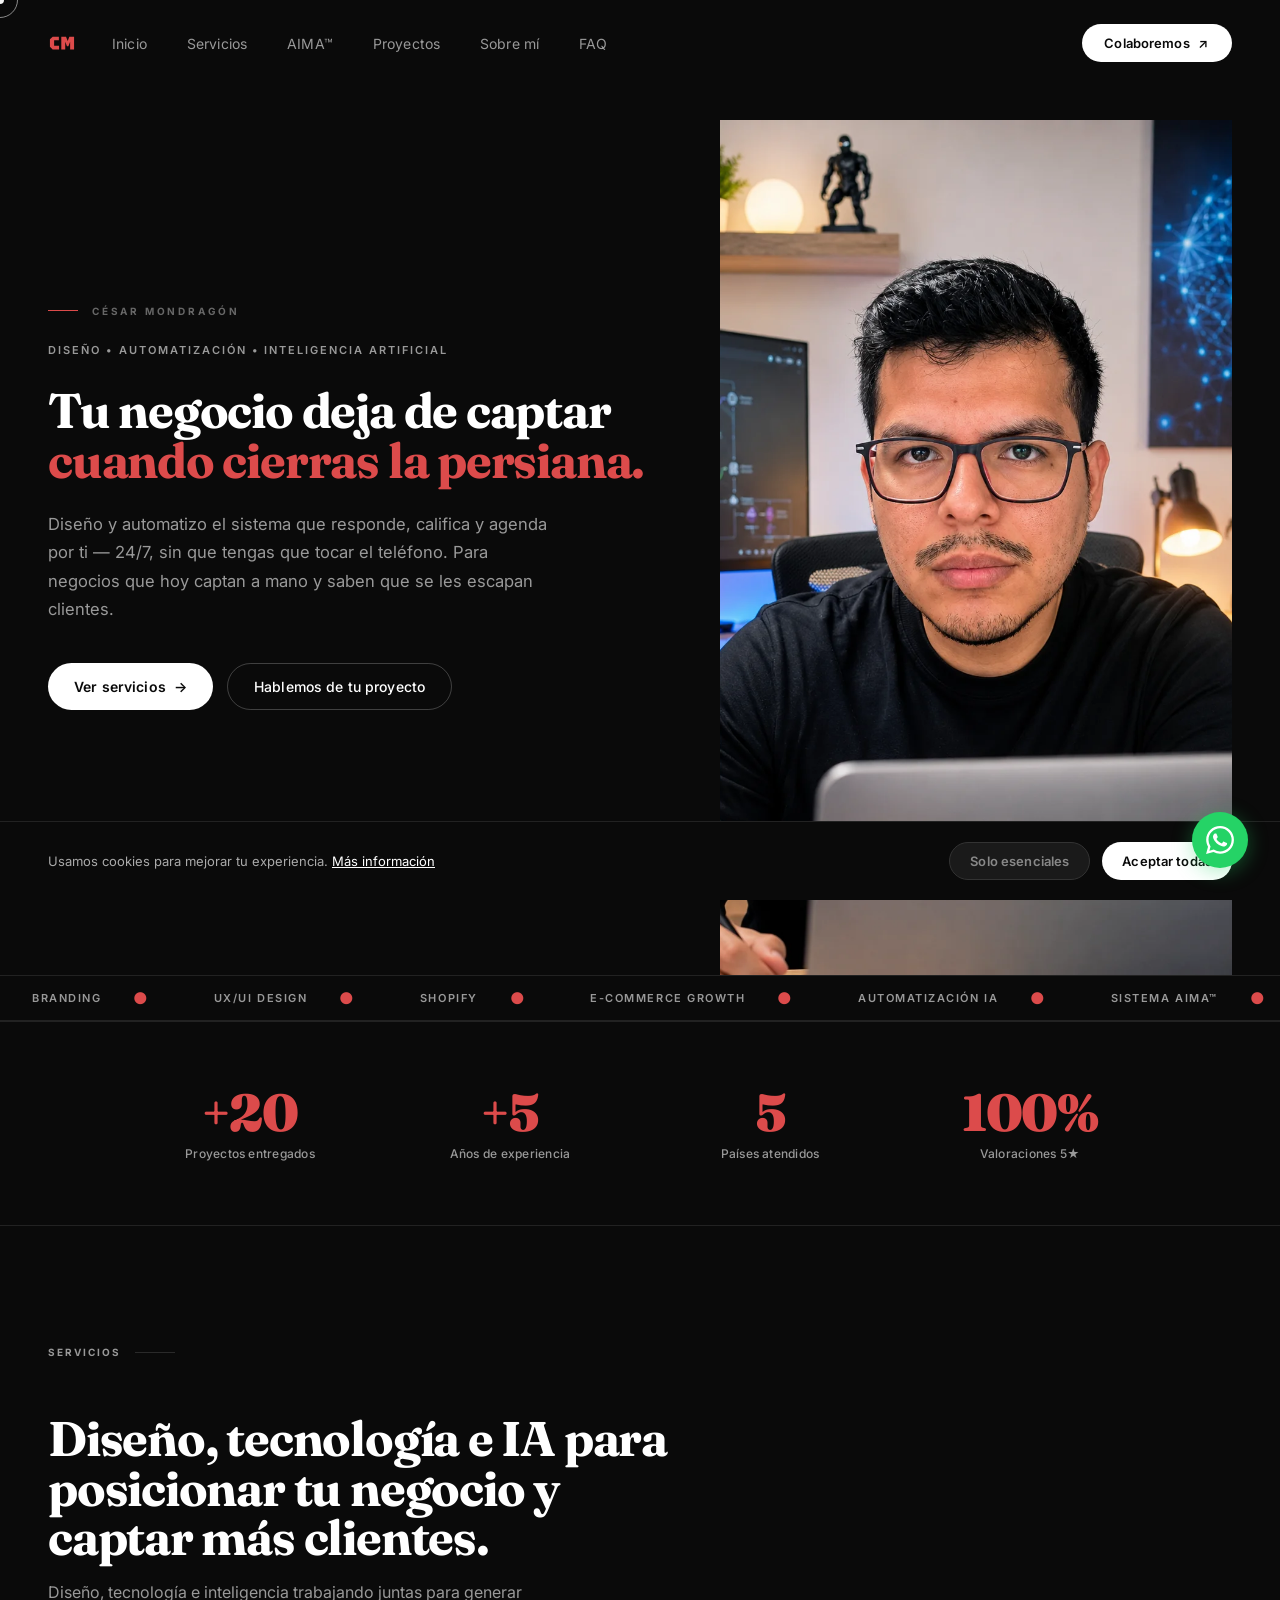
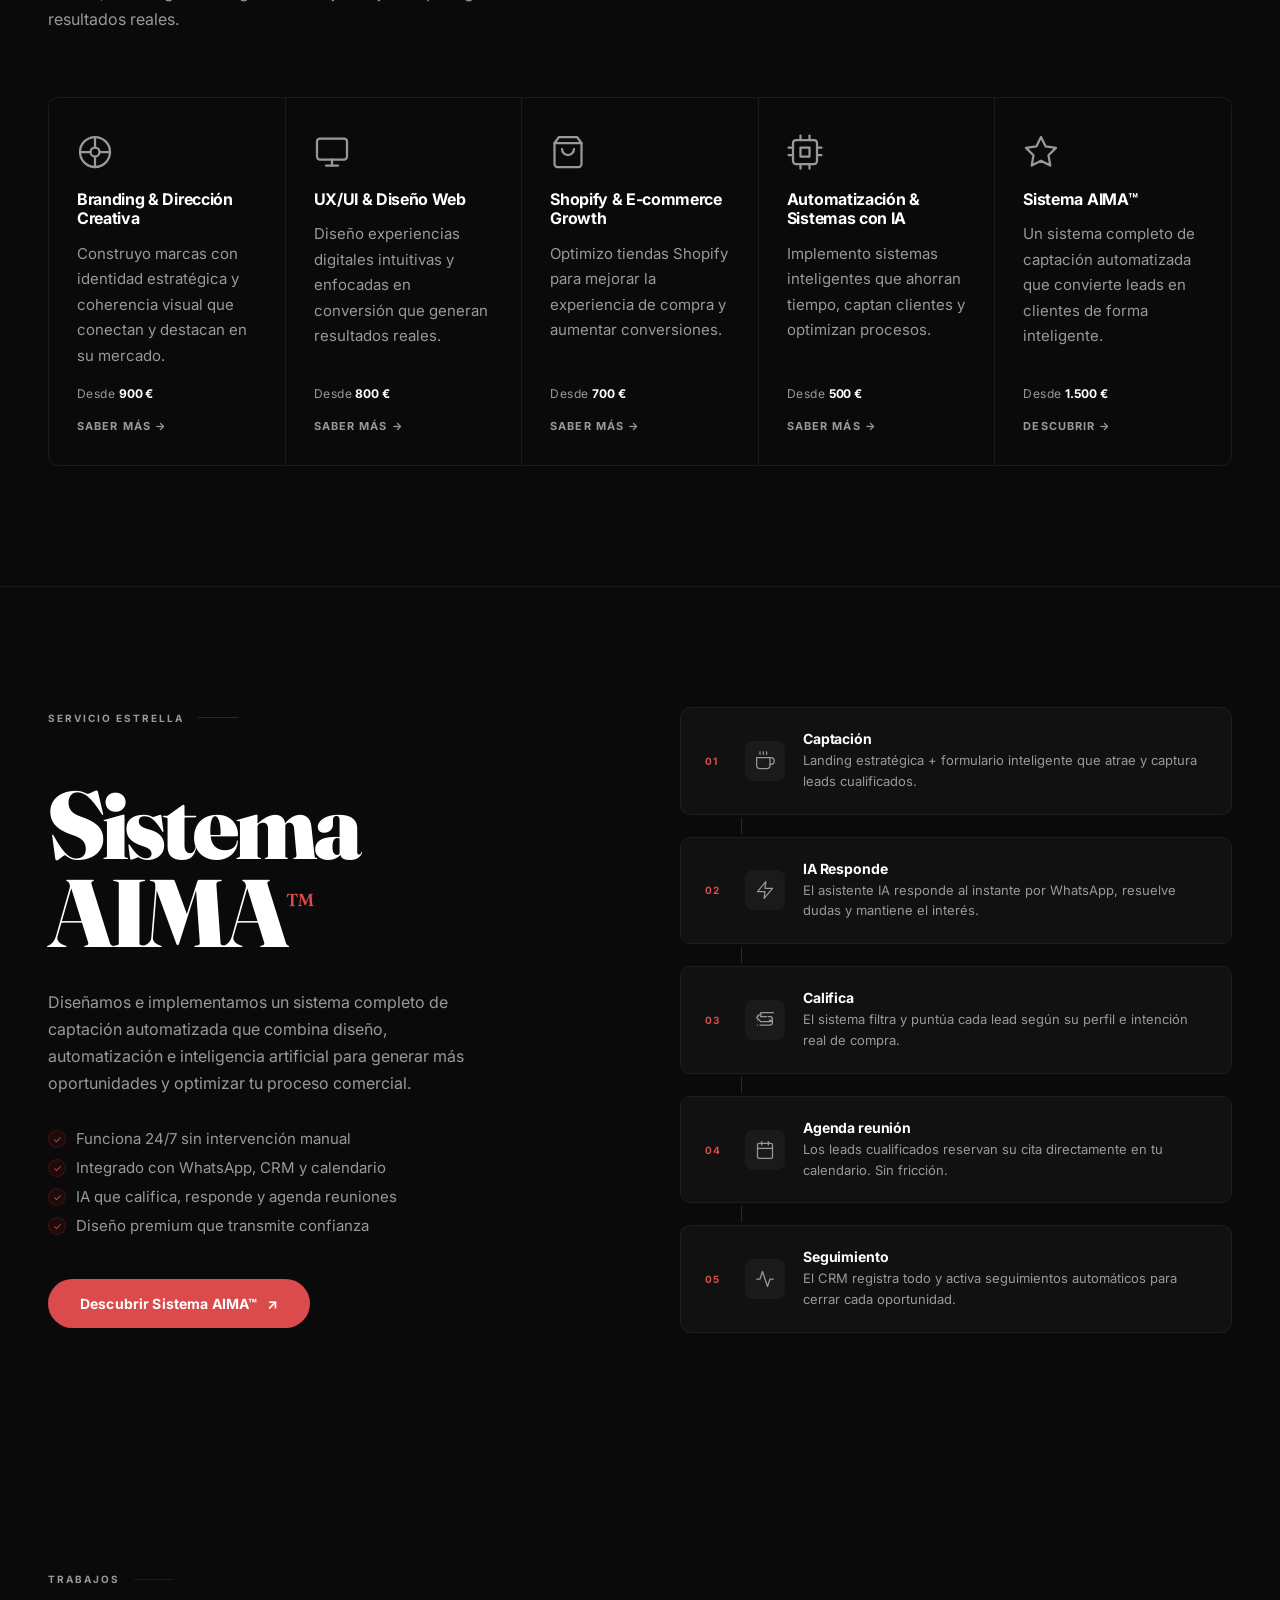
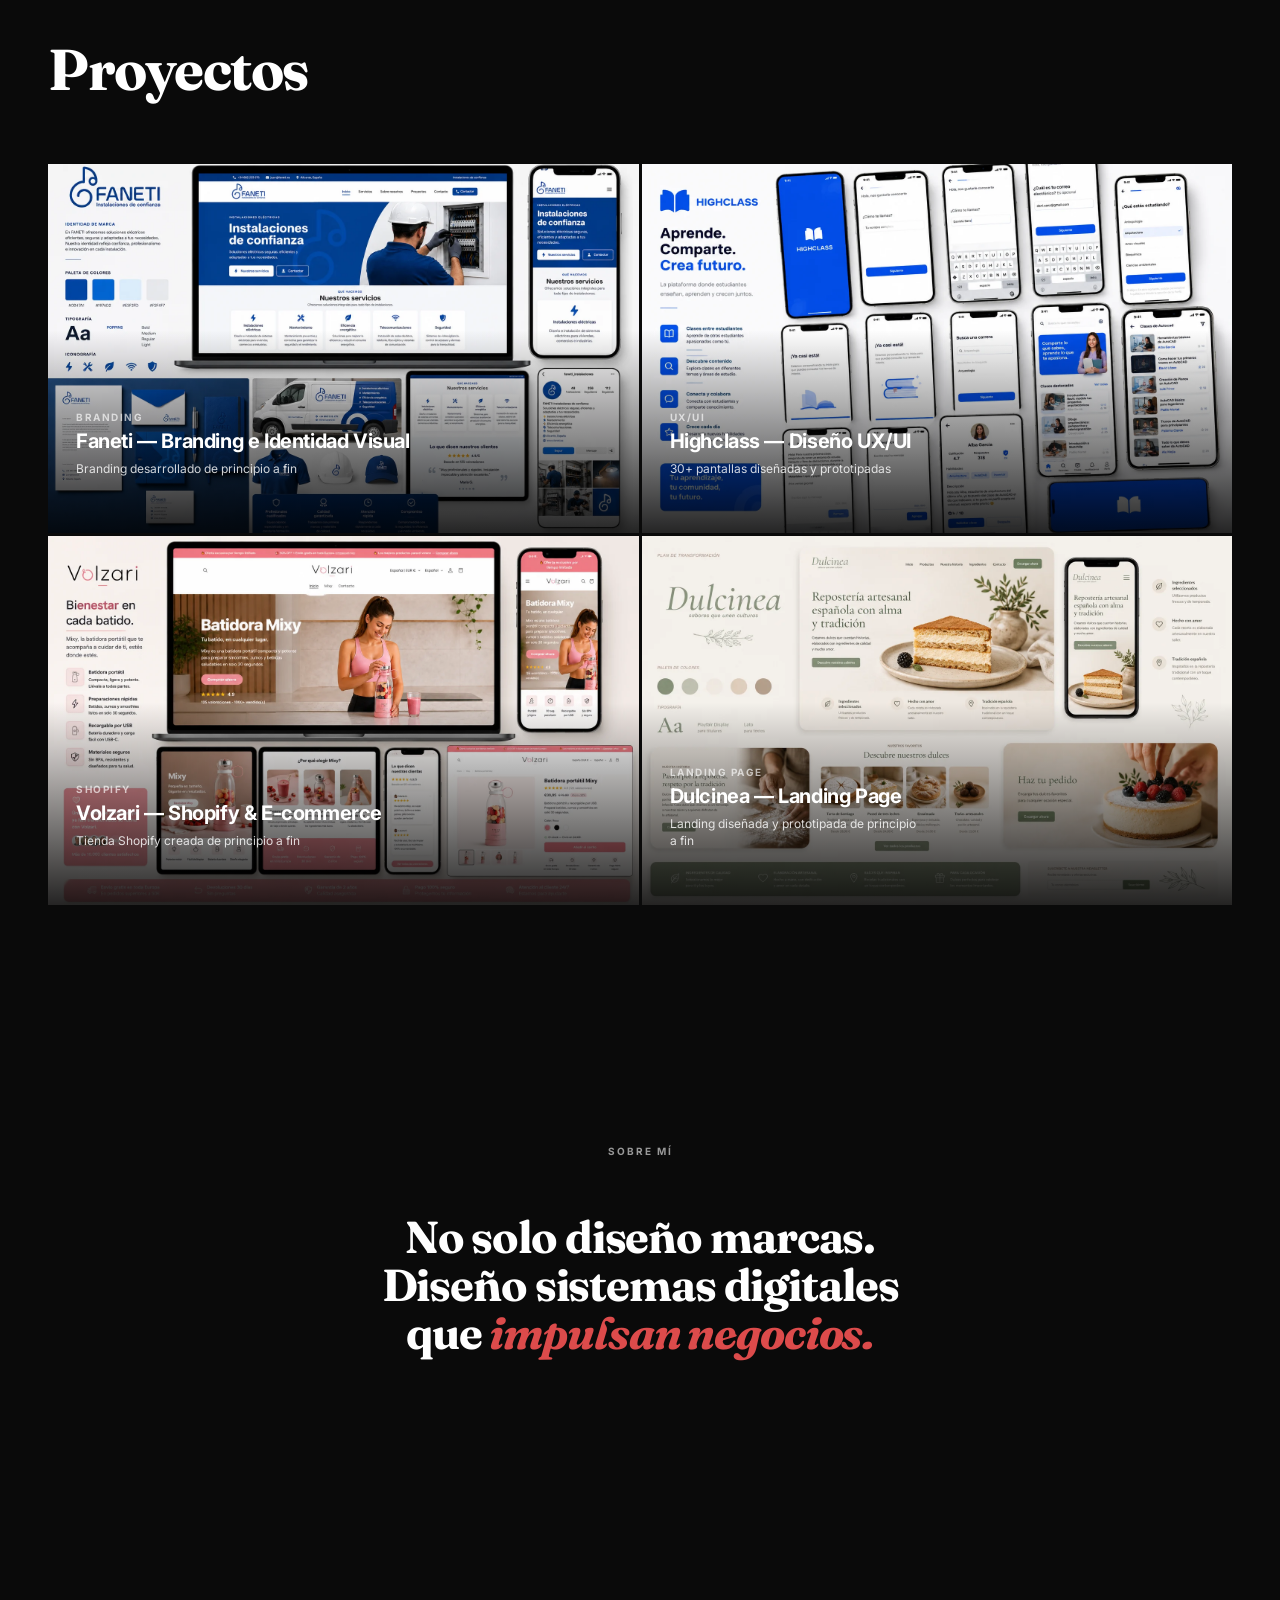
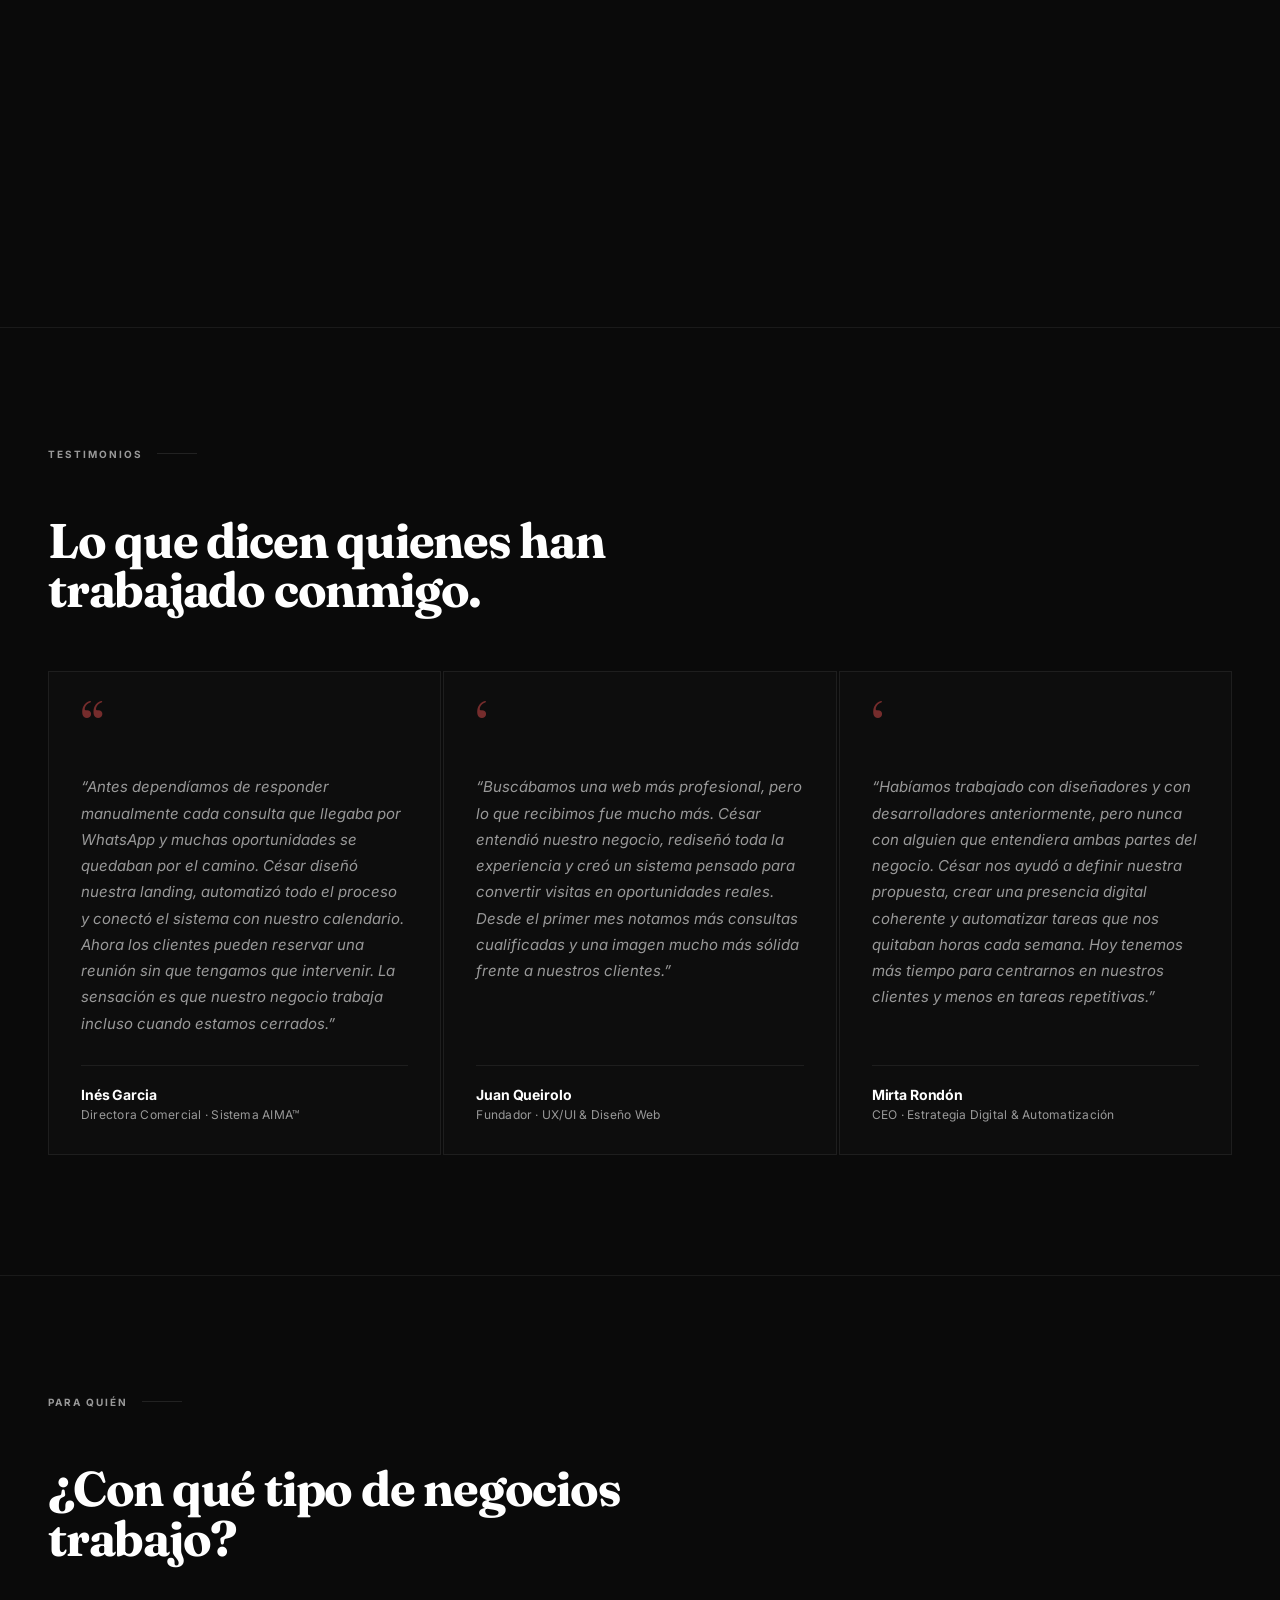
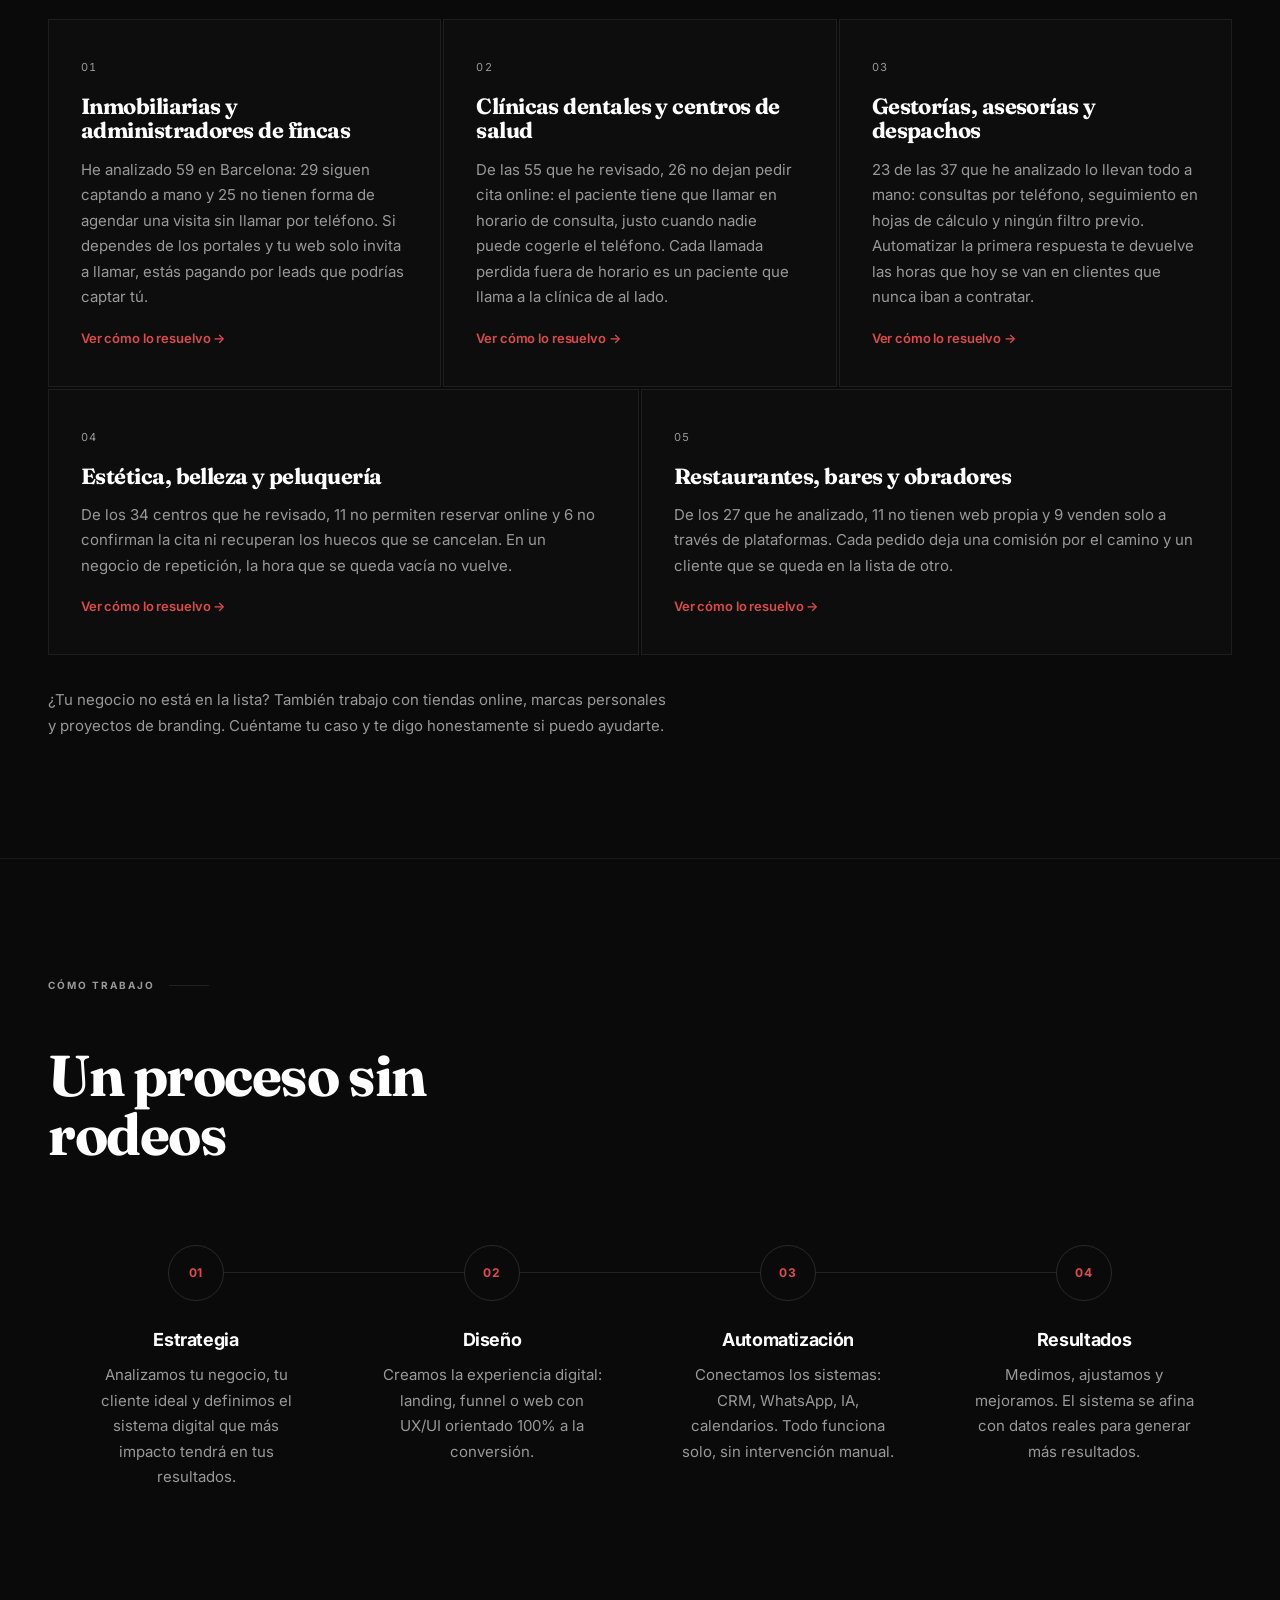
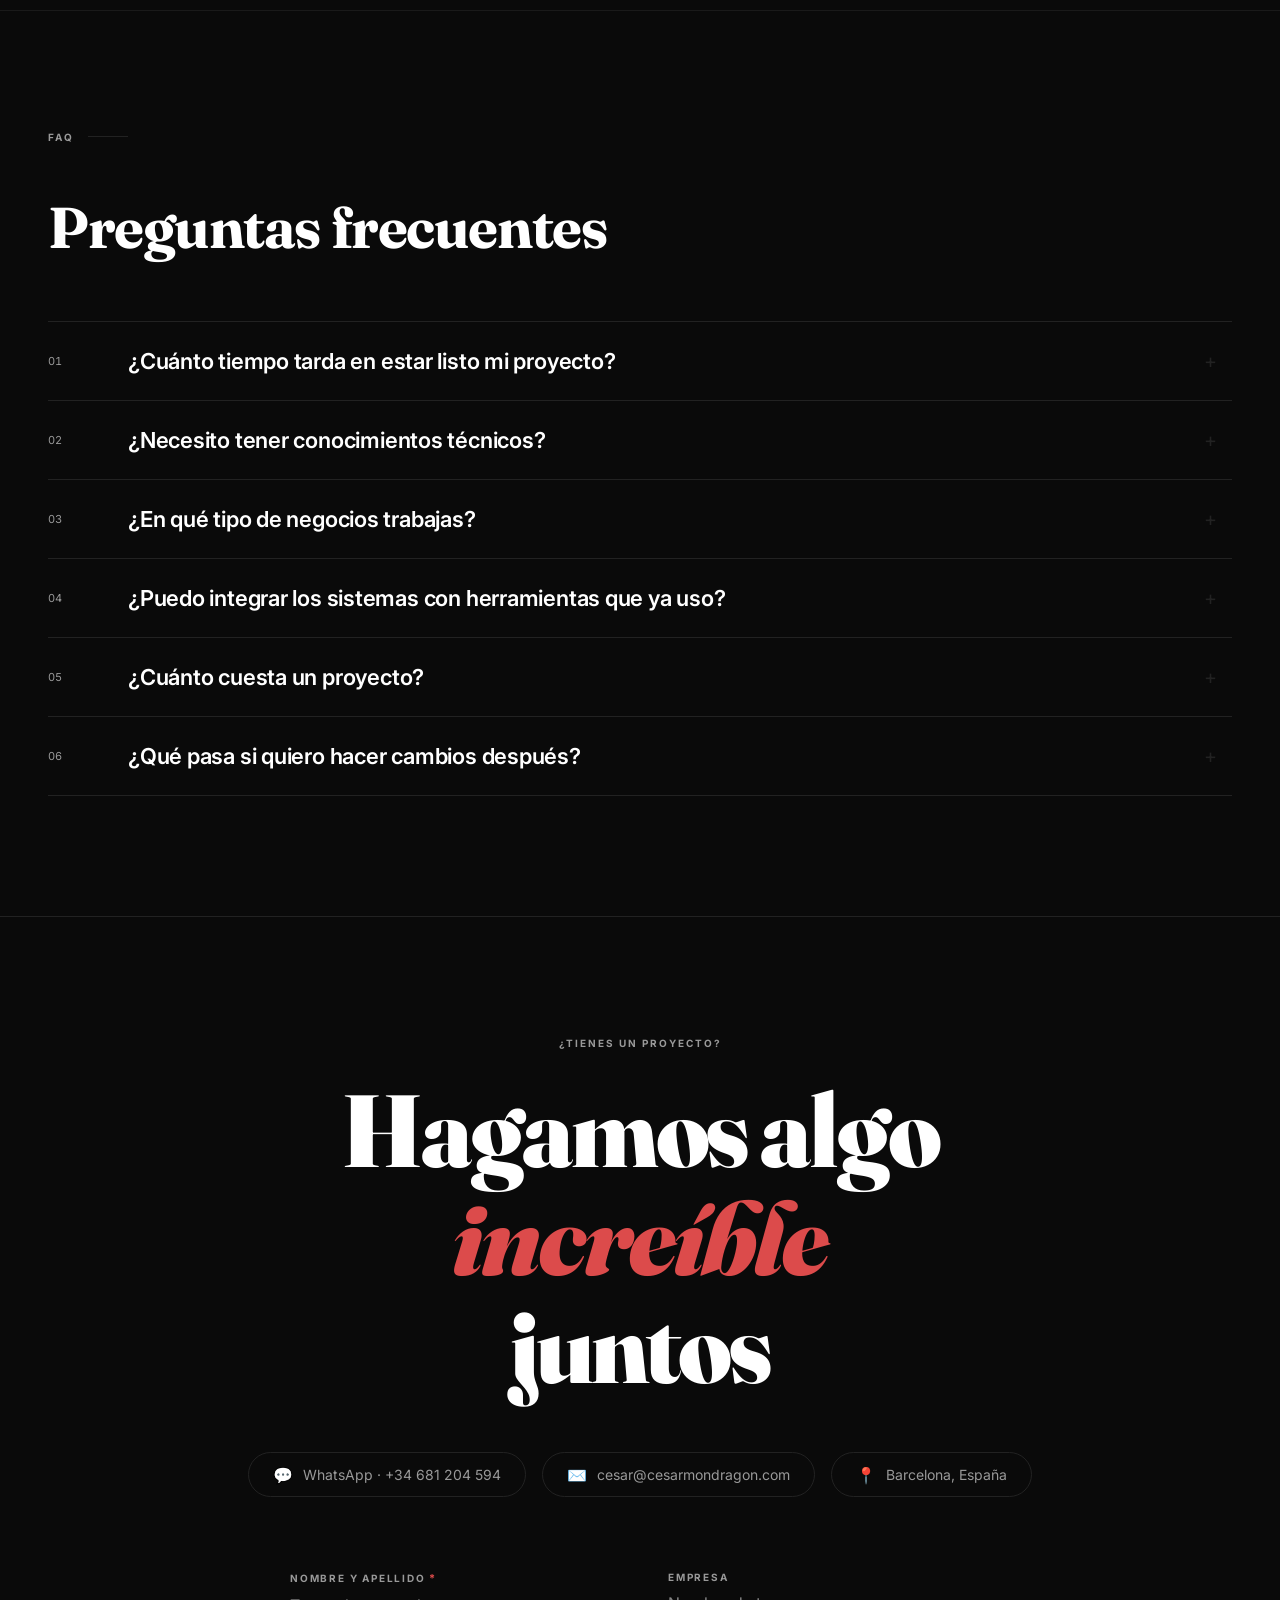
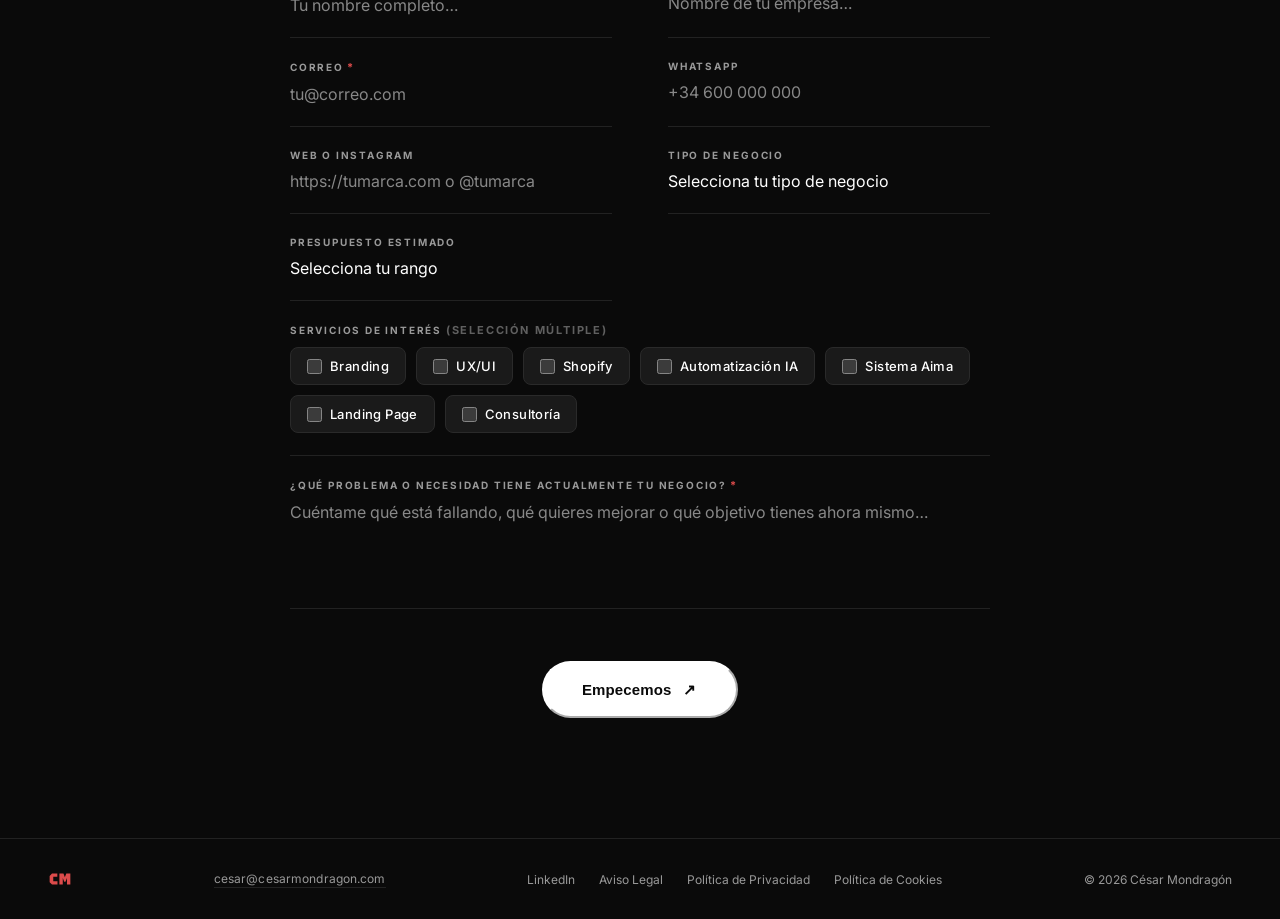
==== commit d8e972db: "Merge pull request #14 from Mondragon1404/landings-estetica-restauracion Landings de estética y rest" ====
--- a/index.html
+++ b/index.html
@@ -535,6 +535,16 @@
                 <h3 class="para-quien-title">Gestorías, asesorías y despachos</h3>
                 <p class="para-quien-desc">23 de las 37 que he analizado lo llevan todo a mano: consultas por teléfono, seguimiento en hojas de cálculo y ningún filtro previo. Automatizar la primera respuesta te devuelve las horas que hoy se van en clientes que nunca iban a contratar.</p>
             <span class="para-quien-cta">Ver cómo lo resuelvo &#8594;</span></a>
+            <a class="para-quien-card reveal" href="/estetica">
+                <div class="para-quien-n">04</div>
+                <h3 class="para-quien-title">Estética, belleza y peluquería</h3>
+                <p class="para-quien-desc">De los 34 centros que he revisado, 11 no permiten reservar online y 6 no confirman la cita ni recuperan los huecos que se cancelan. En un negocio de repetición, la hora que se queda vacía no vuelve.</p>
+            <span class="para-quien-cta">Ver cómo lo resuelvo &#8594;</span></a>
+            <a class="para-quien-card reveal" href="/restauracion">
+                <div class="para-quien-n">05</div>
+                <h3 class="para-quien-title">Restaurantes, bares y obradores</h3>
+                <p class="para-quien-desc">De los 27 que he analizado, 11 no tienen web propia y 9 venden solo a través de plataformas. Cada pedido deja una comisión por el camino y un cliente que se queda en la lista de otro.</p>
+            <span class="para-quien-cta">Ver cómo lo resuelvo &#8594;</span></a>
         </div>
         <p class="para-quien-nota reveal">¿Tu negocio no está en la lista? También trabajo con tiendas online, marcas personales y proyectos de branding. Cuéntame tu caso y te digo honestamente si puedo ayudarte.</p>
     </section>
--- a/assets/style.css
+++ b/assets/style.css
@@ -1667,6 +1667,14 @@
             gap: 2px;
             margin-top: 56px;
         }
+        /* La home lista cinco sectores y con repeat(3,1fr) la segunda fila
+           dejaba un hueco muerto. Sobre seis columnas caben tres arriba
+           (span 2) y dos abajo a mitad de ancho (span 3). Va acotado a
+           #para-quien: las landings usan la misma rejilla dentro de
+           #lp-coste y ahi siempre son tres tarjetas. */
+        #para-quien .para-quien-grid { grid-template-columns: repeat(6, 1fr); }
+        #para-quien .para-quien-card { grid-column: span 2; }
+        #para-quien .para-quien-card:nth-last-child(-n+2) { grid-column: span 3; }
         .para-quien-card {
             background: #0d0d0d;
             padding: 40px 32px;
@@ -1716,6 +1724,10 @@
 
         @media (max-width: 900px) {
             .para-quien-grid { grid-template-columns: 1fr; }
+            /* En una sola columna los span de arriba romperian la rejilla */
+            #para-quien .para-quien-grid { grid-template-columns: 1fr; }
+            #para-quien .para-quien-card,
+            #para-quien .para-quien-card:nth-last-child(-n+2) { grid-column: auto; }
         }
 
         /* ─── PROCESO ─── */
